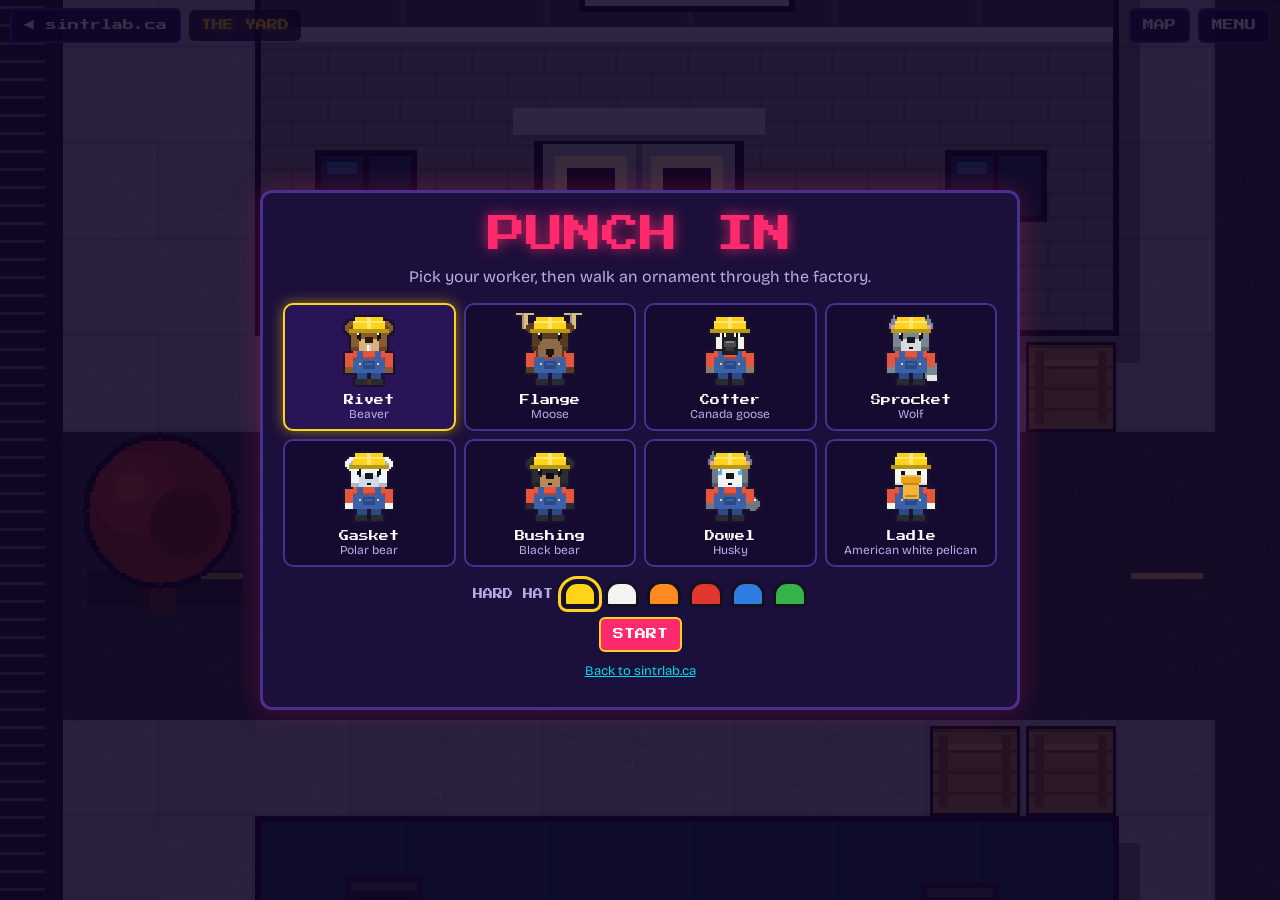
==== punch-in/index.html @ beb1f88d "Add files via upload" ====
<!DOCTYPE html>
<html lang="en">
<head>
<meta charset="utf-8">
<meta name="viewport" content="width=device-width, initial-scale=1, maximum-scale=1, user-scalable=no, viewport-fit=cover">
<title>Punch In | Sintering Materials Research Lab</title>
<meta name="description" content="Punch In: carry an ornament through a factory staffed by Canadian animals, from the design office to the dock. A manufacturing game from the Sintering Materials Research Lab, University of Saskatchewan.">
<meta name="theme-color" content="#0d0221">
<link rel="icon" type="image/svg+xml" href="../sintrlab_symbol.svg">
<link rel="preconnect" href="https://fonts.googleapis.com">
<link rel="preconnect" href="https://fonts.gstatic.com" crossorigin>
<link href="https://fonts.googleapis.com/css2?family=Bricolage+Grotesque:opsz,wght@12..96,500;12..96,700&family=Press+Start+2P&display=swap" rel="stylesheet">
<link rel="stylesheet" href="css/game.css">
</head>
<body>
<noscript>Punch In needs JavaScript. Please turn it on, or use the plain simulator pages on sintrlab.ca.</noscript>
<canvas id="screen" tabindex="0" role="application" aria-label="Punch In. Walk with the arrow keys or W A S D. Press E to interact, M for the map, Escape for the menu."></canvas>
<div id="top" class="hud">
  <a class="btn" id="back" href="../index.html">&#9664; sintrlab.ca</a>
  <span id="where">THE YARD</span>
  <span class="grow"></span>
  <button class="btn" id="btnMap" type="button">MAP</button>
  <button class="btn" id="btnMenu" type="button">MENU</button>
</div>
<div id="prompt" role="status" aria-live="polite" hidden></div>
<div id="toast" role="status" aria-live="polite" hidden></div>
<div id="touch" aria-label="Touch controls">
  <div id="dpad"><span></span><button data-k="up" aria-label="Up">&#9650;</button><span></span><button data-k="left" aria-label="Left">&#9664;</button><span></span><button data-k="right" aria-label="Right">&#9654;</button><span></span><button data-k="down" aria-label="Down">&#9660;</button><span></span></div>
  <button id="abtn" data-k="act" aria-label="Interact">E</button>
</div>

<div id="select" class="ov" role="dialog" aria-modal="true" aria-labelledby="selT" hidden>
  <div class="panel wide">
    <h1 id="selT">PUNCH IN</h1>
    <p class="tag">Pick your worker, then walk an ornament through the factory.</p>
    <div id="cards" role="radiogroup" aria-label="Choose your character"></div>
    <div class="row"><span class="lab">HARD HAT</span><div id="hats" role="radiogroup" aria-label="Hard hat colour"></div></div>
    <div class="row"><button class="btn primary" id="selGo" type="button" data-first>START</button></div>
    <p class="fine"><a href="../index.html">Back to sintrlab.ca</a></p>
  </div>
</div>

<div id="menu" class="ov" role="dialog" aria-modal="true" aria-label="Menu" hidden>
  <div class="panel">
    <h2>MENU</h2>
    <div class="list">
      <button class="opt" id="mSound" type="button" aria-pressed="true">Sound: on</button>
      <button class="opt" id="mHelp" type="button" aria-pressed="true">Helpers: on</button>
      <div id="sizes" role="group" aria-label="View size"><span>View size</span><button type="button" data-size="S" aria-pressed="false">S</button><button type="button" data-size="M" aria-pressed="true">M</button><button type="button" data-size="L" aria-pressed="false">L</button></div>
      <button class="opt" id="mChar" type="button">Change character</button>
      <button class="opt" id="mFull" type="button">Fullscreen</button>
      <button class="opt" id="mHow" type="button">How to play</button>
      <details><summary>Plain simulator pages</summary>
        <a href="../simulators/printing.html">3D printing</a><a href="../simulators/sand-casting.html">Sand casting</a><a href="../simulators/investment-casting.html">Investment casting</a><a href="../simulators/heat-treatment.html">Heat treatment</a><a href="../simulators/machining.html">Machining</a><a href="../simulators/bending.html">Bending</a><a href="../simulators/extrusion-rolling.html">Extrusion and rolling</a><a href="../simulators/powder-metallurgy.html">Powder metallurgy</a><a href="../simulators/joining-assembly.html">Joining and assembly</a>
      </details>
    </div>
    <button class="btn primary" id="mClose" type="button" data-first>BACK TO GAME</button>
    <p class="fine">Punch In, build 0.1: the yard and the doors. The shops are still being built.</p>
  </div>
</div>

<div id="mapov" class="ov" role="dialog" aria-modal="true" aria-label="Map" hidden>
  <div class="panel wide">
    <h2>MAP</h2>
    <canvas id="mapc" width="336" height="240" role="img" aria-label="Map of the factory yard with every building and your position"></canvas>
    <p id="mapwhere"></p>
    <button class="btn primary" id="mapClose" type="button" data-first>CLOSE (M)</button>
  </div>
</div>

<div id="how" class="ov" role="dialog" aria-modal="true" aria-label="How to play" hidden>
  <div class="panel">
    <h2>HOW TO PLAY</h2>
    <p>Walk: arrow keys or W A S D.
Run: hold Shift.
Use or read: E, Space or Enter.
Map: M. Menu: Esc. Fullscreen: F.
On a touch screen: the arrow pad and the E button.</p>
    <p>Walk into a door to go inside. Walk out through the EXIT to come back. Read the boards to see what each shop will do.</p>
    <button class="btn primary" id="howOk" type="button" data-first>OK</button>
  </div>
</div>

<div id="dialog" class="ov" role="dialog" aria-modal="true" aria-labelledby="dlgT" hidden>
  <div class="panel">
    <h2 id="dlgT"></h2>
    <p id="dlgX"></p>
    <button class="btn primary" id="dlgOk" type="button" data-first>OK</button>
  </div>
</div>
<script type="module" src="js/main.js"></script>
</body>
</html>
---- punch-in/css/game.css ----
:root{--bg:#0d0221;--panel:#1b0f3b;--line:#4a2f8f;--ink:#ece9ff;--soft:#b8aee6;--pink:#ff2a6d;--cyan:#05d9e8;--yellow:#ffd319;--arc:'Press Start 2P',ui-monospace,Menlo,Consolas,monospace;--sans:'Bricolage Grotesque','Segoe UI',system-ui,sans-serif}
*{box-sizing:border-box}
html,body{margin:0;height:100%;background:var(--bg);color:var(--ink);overflow:hidden;font-family:var(--sans);-webkit-user-select:none;user-select:none;-webkit-touch-callout:none;touch-action:none;overscroll-behavior:none}
#screen{position:fixed;inset:0;width:100%;height:100%;display:block;image-rendering:pixelated;image-rendering:crisp-edges;outline:none}
.hud{position:fixed;z-index:5;display:flex;gap:8px;align-items:center;padding:8px 10px;padding-top:max(8px,env(safe-area-inset-top));padding-left:max(10px,env(safe-area-inset-left));padding-right:max(10px,env(safe-area-inset-right));pointer-events:none}
.hud>*{pointer-events:auto}
#top{top:0;left:0;right:0}
#top .grow{flex:1;pointer-events:none}
.btn{font-family:var(--arc);font-size:11px;line-height:1;color:#fff;background:rgba(27,15,59,.9);border:2px solid var(--line);border-radius:6px;padding:10px 12px;cursor:pointer;text-decoration:none;display:inline-block}
.btn:hover,.btn:focus-visible{border-color:var(--cyan);color:var(--cyan);outline:none}
.btn.primary{background:var(--pink);border-color:#9c1243;color:#fff}
.btn.primary:hover,.btn.primary:focus-visible{color:#fff;border-color:var(--yellow)}
#where{font-family:var(--arc);font-size:11px;color:var(--yellow);text-shadow:0 0 8px rgba(255,211,25,.5);background:rgba(13,2,33,.78);padding:10px 12px;border-radius:6px}
#prompt,#toast{position:fixed;z-index:6;left:50%;transform:translateX(-50%);font-family:var(--arc);font-size:11px;line-height:1.5;text-align:center;padding:10px 14px;border-radius:6px;max-width:92vw}
#prompt{bottom:max(22px,env(safe-area-inset-bottom));background:rgba(13,2,33,.88);color:var(--yellow);border:2px solid var(--yellow)}
#toast{top:64px;background:var(--cyan);color:#0d0221;box-shadow:0 0 14px rgba(5,217,232,.7)}
[hidden]{display:none!important}
#touch{position:fixed;z-index:6;left:0;right:0;bottom:0;display:none;justify-content:space-between;align-items:flex-end;padding:0 max(14px,env(safe-area-inset-right)) max(18px,env(safe-area-inset-bottom)) max(14px,env(safe-area-inset-left));pointer-events:none}
#touch>*{pointer-events:auto}
@media (pointer:coarse){#touch{display:flex}#prompt{bottom:max(170px,calc(env(safe-area-inset-bottom) + 150px))}}
#dpad{display:grid;grid-template-columns:repeat(3,58px);grid-template-rows:repeat(3,58px);gap:3px}
#dpad button,#abtn{font-family:var(--arc);font-size:16px;color:var(--cyan);background:rgba(27,15,59,.82);border:2px solid #5a3fa0;border-radius:10px;touch-action:none}
#dpad button:active,#abtn:active{background:var(--pink);color:#fff}
#abtn{width:84px;height:84px;border-radius:50%;background:rgba(122,18,55,.88);border-color:var(--pink);color:#fff;font-size:20px}
.ov{position:fixed;inset:0;z-index:20;display:flex;align-items:center;justify-content:center;padding:14px;background:rgba(13,2,33,.82)}
.panel{width:min(520px,100%);max-height:92vh;overflow:auto;touch-action:pan-y;background:var(--panel);border:3px solid var(--line);border-radius:12px;padding:20px;box-shadow:0 0 30px rgba(255,42,109,.25);text-align:center}
.panel.wide{width:min(760px,100%)}
.panel h1{font-family:var(--arc);font-weight:400;font-size:clamp(22px,5vw,38px);color:var(--pink);text-shadow:0 0 14px rgba(255,42,109,.8);margin:0 0 6px;line-height:1.2}
.panel h2{font-family:var(--arc);font-weight:400;font-size:16px;color:var(--yellow);margin:0 0 14px}
.panel p{margin:6px 0;color:var(--ink);line-height:1.5;white-space:pre-line}
.panel .tag{color:var(--soft)}
.panel .fine{font-size:13px;color:var(--soft)}.panel .fine a{color:var(--cyan)}
#cards{display:grid;grid-template-columns:repeat(4,1fr);gap:8px;margin:14px 0}
@media (max-width:560px){#cards{grid-template-columns:repeat(2,1fr)}}
.card{display:flex;flex-direction:column;align-items:center;gap:2px;padding:8px 4px;color:var(--ink);background:#150a30;border:2px solid var(--line);border-radius:10px;cursor:pointer;font-family:var(--sans);font-size:14px}
.card canvas{width:80px;height:80px;image-rendering:pixelated}
.card b{font-family:var(--arc);font-weight:400;font-size:10px;color:#fff}
.card span{font-size:12px;color:var(--soft)}
.card.on{border-color:var(--yellow);background:#2a1458;box-shadow:0 0 14px rgba(255,211,25,.5)}
.card:focus-visible,.hat:focus-visible,.opt:focus-visible,#sizes button:focus-visible{outline:3px solid var(--cyan);outline-offset:2px}
.row{display:flex;gap:10px;align-items:center;justify-content:center;flex-wrap:wrap;margin:10px 0}
.row .lab{font-family:var(--arc);font-size:10px;color:var(--soft)}
#hats{display:flex;gap:8px}
.hat{width:34px;height:26px;border:3px solid #14101f;border-radius:14px 14px 4px 4px;cursor:pointer}
.hat.on{outline:3px solid var(--yellow);outline-offset:2px}
.list{display:flex;flex-direction:column;gap:8px;margin:0 0 14px;text-align:left}
.opt{font-family:var(--arc);font-size:11px;color:#fff;background:#150a30;border:2px solid var(--line);border-radius:8px;padding:12px;text-align:left;cursor:pointer}
.opt:hover{border-color:var(--cyan)}
#sizes{display:flex;gap:6px;align-items:center;font-family:var(--arc);font-size:11px;color:var(--soft);padding:4px 0}
#sizes span{flex:1}#sizes button{font-family:var(--arc);font-size:11px;color:#fff;background:#150a30;border:2px solid var(--line);border-radius:8px;width:44px;height:40px;cursor:pointer}
#sizes button.on{background:var(--pink);border-color:#9c1243}
details{background:#150a30;border:2px solid var(--line);border-radius:8px;padding:10px 12px}
details summary{font-family:var(--arc);font-size:11px;cursor:pointer;color:#fff}
details a{display:block;color:var(--cyan);padding:6px 0;font-size:14px}
#mapc{width:min(100%,640px);height:auto;image-rendering:auto;border:3px solid #14101f;border-radius:6px;background:#aeb3bd}
#mapwhere{font-family:var(--arc);font-size:11px;color:var(--yellow)}
noscript{position:fixed;inset:0;z-index:50;background:#0d0221;color:#fff;padding:40px;font-size:18px}
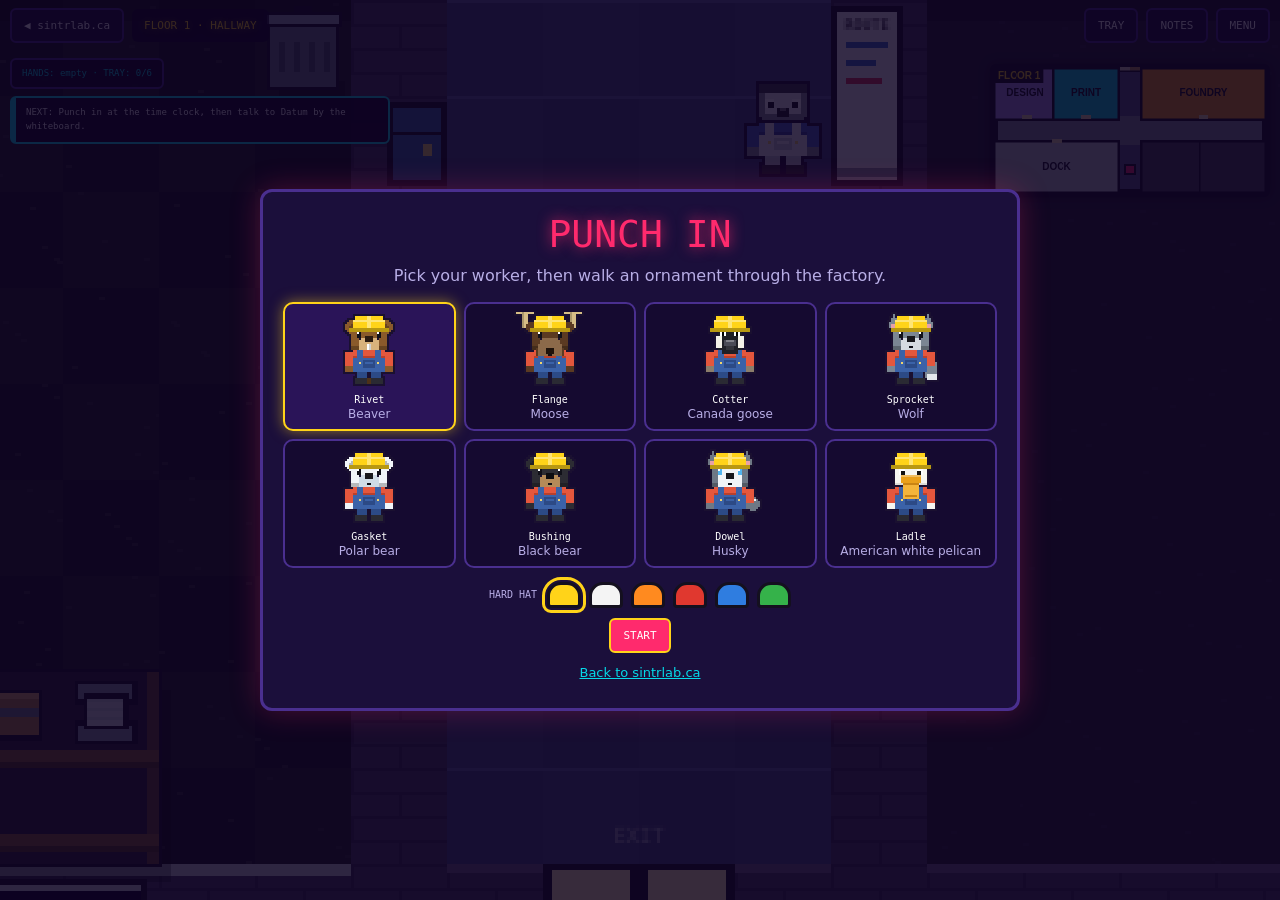
==== commit bb279043: "Add files via upload" ====
--- a/punch-in/index.html
+++ b/punch-in/index.html
@@ -6,11 +6,374 @@
 <title>Punch In | Sintering Materials Research Lab</title>
 <meta name="description" content="Punch In: carry an ornament through a factory staffed by Canadian animals, from the design office to the dock. A manufacturing game from the Sintering Materials Research Lab, University of Saskatchewan.">
 <meta name="theme-color" content="#0d0221">
-<link rel="icon" type="image/svg+xml" href="../sintrlab_symbol.svg">
-<link rel="preconnect" href="https://fonts.googleapis.com">
-<link rel="preconnect" href="https://fonts.gstatic.com" crossorigin>
-<link href="https://fonts.googleapis.com/css2?family=Bricolage+Grotesque:opsz,wght@12..96,500;12..96,700&family=Press+Start+2P&display=swap" rel="stylesheet">
-<link rel="stylesheet" href="css/game.css">
+<link rel="icon" type="image/svg+xml" href="data:image/svg+xml,%3Csvg xmlns='http://www.w3.org/2000/svg' viewBox='0 0 32 32'%3E%3Crect width='32' height='32' rx='6' fill='%230d0221'/%3E%3Ccircle cx='16' cy='16' r='8' fill='none' stroke='%23ffd319' stroke-width='4'/%3E%3Ccircle cx='16' cy='16' r='2.5' fill='%2305d9e8'/%3E%3C/svg%3E">
+<style>
+:root{--bg:#0d0221;--panel:#1b0f3b;--line:#4a2f8f;--ink:#ece9ff;--soft:#b8aee6;--pink:#ff2a6d;--cyan:#05d9e8;--yellow:#ffd319;--arc:'Press Start 2P',ui-monospace,Menlo,Consolas,monospace;--sans:'Bricolage Grotesque','Segoe UI',system-ui,sans-serif}
+*{box-sizing:border-box}
+html,body{margin:0;height:100%;background:var(--bg);color:var(--ink);overflow:hidden;font-family:var(--sans);-webkit-user-select:none;user-select:none;-webkit-touch-callout:none;touch-action:none;overscroll-behavior:none}
+#screen{position:fixed;inset:0;width:100%;height:100%;display:block;image-rendering:pixelated;image-rendering:crisp-edges;outline:none}
+.hud{position:fixed;z-index:5;display:flex;flex-wrap:wrap;gap:8px;align-items:center;padding:8px 10px;padding-top:max(8px,env(safe-area-inset-top));padding-left:max(10px,env(safe-area-inset-left));padding-right:max(10px,env(safe-area-inset-right));pointer-events:none}
+.hud>*{pointer-events:auto}
+#top{top:0;left:0;right:0}
+#top .grow{flex:1;pointer-events:none}
+.btn{font-family:var(--arc);font-size:11px;line-height:1;color:#fff;background:rgba(27,15,59,.9);border:2px solid var(--line);border-radius:6px;padding:10px 12px;cursor:pointer;text-decoration:none;display:inline-block}
+.btn:hover,.btn:focus-visible{border-color:var(--cyan);color:var(--cyan);outline:none}
+.btn.primary{background:var(--pink);border-color:#9c1243;color:#fff}
+.btn.primary:hover,.btn.primary:focus-visible{color:#fff;border-color:var(--yellow)}
+#where{font-family:var(--arc);font-size:11px;color:var(--yellow);text-shadow:0 0 8px rgba(255,211,25,.5);background:rgba(13,2,33,.78);padding:10px 12px;border-radius:6px}
+#prompt,#toast{position:fixed;z-index:6;left:50%;transform:translateX(-50%);font-family:var(--arc);font-size:11px;line-height:1.5;text-align:center;padding:10px 14px;border-radius:6px;max-width:92vw}
+#prompt{bottom:max(22px,env(safe-area-inset-bottom));background:rgba(13,2,33,.88);color:var(--yellow);border:2px solid var(--yellow)}
+#toast{top:64px;background:var(--cyan);color:#0d0221;box-shadow:0 0 14px rgba(5,217,232,.7)}
+[hidden]{display:none!important}
+#touch{position:fixed;z-index:6;left:0;right:0;bottom:0;display:none;justify-content:space-between;align-items:flex-end;padding:0 max(14px,env(safe-area-inset-right)) max(18px,env(safe-area-inset-bottom)) max(14px,env(safe-area-inset-left));pointer-events:none}
+#touch>*{pointer-events:auto}
+@media (pointer:coarse){#touch{display:flex}#prompt{bottom:max(170px,calc(env(safe-area-inset-bottom) + 150px))}}
+#dpad{display:grid;grid-template-columns:repeat(3,58px);grid-template-rows:repeat(3,58px);gap:3px}
+#dpad button,#abtn{font-family:var(--arc);font-size:16px;color:var(--cyan);background:rgba(27,15,59,.82);border:2px solid #5a3fa0;border-radius:10px;touch-action:none}
+#dpad button:active,#abtn:active{background:var(--pink);color:#fff}
+#abtn{width:84px;height:84px;border-radius:50%;background:rgba(122,18,55,.88);border-color:var(--pink);color:#fff;font-size:20px}
+.ov{position:fixed;inset:0;z-index:20;display:flex;align-items:center;justify-content:center;padding:14px;background:rgba(13,2,33,.82)}
+.panel{width:min(520px,100%);max-height:92vh;overflow:auto;touch-action:pan-y;background:var(--panel);border:3px solid var(--line);border-radius:12px;padding:20px;box-shadow:0 0 30px rgba(255,42,109,.25);text-align:center}
+.panel.wide{width:min(760px,100%)}
+.panel h1{font-family:var(--arc);font-weight:400;font-size:clamp(22px,5vw,38px);color:var(--pink);text-shadow:0 0 14px rgba(255,42,109,.8);margin:0 0 6px;line-height:1.2}
+.panel h2{font-family:var(--arc);font-weight:400;font-size:16px;color:var(--yellow);margin:0 0 14px}
+.panel p{margin:6px 0;color:var(--ink);line-height:1.5;white-space:pre-line}
+.panel .tag{color:var(--soft)}
+.panel .fine{font-size:13px;color:var(--soft)}.panel .fine a{color:var(--cyan)}
+#cards{display:grid;grid-template-columns:repeat(4,1fr);gap:8px;margin:14px 0}
+@media (max-width:560px){#cards{grid-template-columns:repeat(2,1fr)}}
+.card{display:flex;flex-direction:column;align-items:center;gap:2px;padding:8px 4px;color:var(--ink);background:#150a30;border:2px solid var(--line);border-radius:10px;cursor:pointer;font-family:var(--sans);font-size:14px}
+.card canvas{width:80px;height:80px;image-rendering:pixelated}
+.card b{font-family:var(--arc);font-weight:400;font-size:10px;color:#fff}
+.card span{font-size:12px;color:var(--soft)}
+.card.on{border-color:var(--yellow);background:#2a1458;box-shadow:0 0 14px rgba(255,211,25,.5)}
+.card:focus-visible,.hat:focus-visible,.opt:focus-visible,#sizes button:focus-visible{outline:3px solid var(--cyan);outline-offset:2px}
+.row{display:flex;gap:10px;align-items:center;justify-content:center;flex-wrap:wrap;margin:10px 0}
+.row .lab{font-family:var(--arc);font-size:10px;color:var(--soft)}
+#hats{display:flex;gap:8px}
+.hat{width:34px;height:26px;border:3px solid #14101f;border-radius:14px 14px 4px 4px;cursor:pointer}
+.hat.on{outline:3px solid var(--yellow);outline-offset:2px}
+.list{display:flex;flex-direction:column;gap:8px;margin:0 0 14px;text-align:left}
+.opt{font-family:var(--arc);font-size:11px;color:#fff;background:#150a30;border:2px solid var(--line);border-radius:8px;padding:12px;text-align:left;cursor:pointer}
+.opt:hover{border-color:var(--cyan)}
+#sizes{display:flex;gap:6px;align-items:center;font-family:var(--arc);font-size:11px;color:var(--soft);padding:4px 0}
+#sizes span{flex:1}#sizes button{font-family:var(--arc);font-size:11px;color:#fff;background:#150a30;border:2px solid var(--line);border-radius:8px;width:44px;height:40px;cursor:pointer}
+#sizes button.on{background:var(--pink);border-color:#9c1243}
+details{background:#150a30;border:2px solid var(--line);border-radius:8px;padding:10px 12px}
+details summary{font-family:var(--arc);font-size:11px;cursor:pointer;color:#fff}
+details a{display:block;color:var(--cyan);padding:6px 0;font-size:14px}
+#mapc{width:min(100%,640px);height:auto;image-rendering:auto;border:3px solid #14101f;border-radius:6px;background:#aeb3bd}
+#mapwhere{font-family:var(--arc);font-size:11px;color:var(--yellow)}
+noscript{position:fixed;inset:0;z-index:50;background:#0d0221;color:#fff;padding:40px;font-size:18px}
+
+#mini{position:fixed;z-index:5;right:max(10px,env(safe-area-inset-right));top:64px;width:min(280px,34vw);height:auto;image-rendering:pixelated;border:3px solid #14101f;border-radius:6px;background:#14101f;cursor:pointer;opacity:.93;box-shadow:0 0 12px rgba(0,0,0,.5)}
+#mini.big{width:min(504px,62vw)}
+#mini:hover{opacity:1;border-color:var(--cyan)}
+.opt b{font-weight:400}.opt small{font-family:var(--sans);font-size:13px;color:var(--soft)}
+@media (max-width:640px),(max-height:500px){#mini{width:min(170px,30vw);top:58px}#mini.big{width:min(330px,56vw)}}
+
+#carry{position:fixed;z-index:5;left:max(10px,env(safe-area-inset-left));top:58px;font-family:var(--arc);font-size:9px;line-height:1.4;color:var(--cyan);background:rgba(13,2,33,.82);border:2px solid var(--line);border-radius:6px;padding:7px 10px;cursor:pointer;max-width:60vw;text-align:left}
+#carry:hover,#carry:focus-visible{border-color:var(--cyan);outline:none}
+.ico{width:32px;height:32px;image-rendering:pixelated;flex:none}
+.panel h3.sub{font-family:var(--arc);font-weight:400;font-size:11px;color:var(--soft);margin:14px 0 8px;text-align:left}
+#handsBox .hands{display:flex;align-items:center;gap:10px;margin:0 0 10px;text-align:left}
+.lab,.dim{font-family:var(--arc);font-size:9px;color:var(--soft)}
+.dim{font-family:var(--sans);font-size:14px}
+#slots{display:grid;grid-template-columns:repeat(6,1fr);gap:6px;margin:6px 0 12px}
+.slot{display:flex;flex-direction:column;align-items:center;justify-content:center;gap:4px;min-height:84px;padding:6px 4px;border:2px dashed #3a2f66;border-radius:8px;background:#150a30;color:var(--ink);font-family:var(--sans);font-size:12px}
+.slot.full{border:2px solid var(--line);cursor:pointer;background:#24145a}
+.slot.full.on{border-color:var(--yellow);box-shadow:0 0 12px rgba(255,211,25,.45)}
+.slot .nm{font-size:12px;line-height:1.2;text-align:center}
+.hands .slot{min-height:0;flex-direction:row;padding:6px 10px}
+.info{min-height:96px;background:#150a30;border:2px solid var(--line);border-radius:8px;padding:10px 12px;text-align:left;margin-bottom:8px}
+.info p{margin:4px 0;font-size:14px}.info .lot{font-family:var(--arc);font-size:9px;color:var(--cyan);line-height:1.6}
+.info .hist{margin:6px 0;padding-left:18px;font-size:12px;color:var(--soft)}
+.btn.mini{font-size:10px;padding:8px 10px}
+.row2{display:flex;align-items:center;gap:12px;padding:10px 8px;border-bottom:1px solid #2d1a63;text-align:left}
+.row2 .mid{flex:1;min-width:0}.row2 .mid b{display:block;font-family:var(--sans);font-size:15px;color:#fff}
+.row2 .dsc{display:block;font-size:13px;color:var(--soft);line-height:1.35}
+.row2 .right{display:flex;flex-direction:column;align-items:flex-end;gap:6px}
+.price{font-family:var(--arc);font-size:11px;color:var(--yellow)}
+#shelfList,#clerkList{text-align:left}
+.fine.good{color:#7dff9c}.fine.bad{color:#ff8fb1}
+#nbList{height:min(34vh,300px);overflow:auto;text-align:left;background:#150a30;border:2px solid var(--line);border-radius:8px;padding:6px;margin:8px 0;touch-action:pan-y}
+.ent{display:grid;grid-template-columns:34px 64px 82px 1fr;gap:8px;padding:5px 4px;border-bottom:1px solid #2d1a63;font-size:13px;line-height:1.35}
+.ent .n{font-family:var(--arc);font-size:9px;color:var(--soft)}.ent .tm,.ent .wh{color:var(--soft)}
+.ent.note .tx{color:var(--yellow)}.ent.take .tx{color:#9fe8ff}.ent.return .tx{color:#ffc99a}
+textarea{width:100%;font:15px var(--sans);color:var(--ink);background:#0d0221;border:2px solid var(--line);border-radius:8px;padding:8px;resize:vertical;-webkit-user-select:text;user-select:text}
+@media (max-width:640px){#slots{grid-template-columns:repeat(3,1fr)}.ent{grid-template-columns:28px 54px 1fr}.ent .wh{display:none}#carry{font-size:8px;top:100px}}
+
+mark{background:#fff0b3;color:#14101f;padding:0 3px;border-radius:2px}
+#objective{position:fixed;z-index:5;left:max(10px,env(safe-area-inset-left));top:96px;max-width:min(380px,46vw);font-family:var(--arc);font-size:9px;line-height:1.55;color:#fff;background:rgba(13,2,33,.88);border:2px solid var(--cyan);border-left-width:6px;border-radius:6px;padding:8px 10px;text-align:left}
+.talkov{background:rgba(13,2,33,.3);align-items:flex-end;padding-bottom:max(18px,env(safe-area-inset-bottom))}
+.talkbox{display:flex;gap:16px;align-items:flex-start;text-align:left;width:min(860px,100%);padding:16px}
+#talkFace{width:96px;height:96px;flex:none;image-rendering:pixelated;background:#150a30;border:2px solid var(--line);border-radius:8px}
+.talktxt{flex:1;min-width:0}.talktxt b{font-family:var(--arc);font-weight:400;font-size:11px;color:var(--yellow)}
+.talktxt p{margin:8px 0 12px;font-size:17px;line-height:1.55;min-height:3.1em}
+.row.end{justify-content:flex-end}
+.orow{display:grid;grid-template-columns:130px 1fr;gap:10px;padding:5px 2px;border-bottom:1px solid #2d1a63;text-align:left;font-size:14px}.orow b{font-family:var(--sans);color:var(--soft);font-weight:500}
+.rrow{display:grid;grid-template-columns:30px 1fr 1fr;gap:8px;padding:5px 2px;border-bottom:1px solid #2d1a63;text-align:left;font-size:14px}
+.rrow .mk{font-family:var(--arc);font-size:10px;color:var(--soft)}.rrow.done .mk{color:#7dff9c}.rrow.done .rt{color:var(--soft);text-decoration:line-through}.rrow.cur{background:#24145a;border-radius:4px}.rrow.cur .mk,.rrow.cur .rt{color:var(--yellow)}.rrow .rw{color:var(--soft);font-size:13px}
+.row2.picked{background:#24145a;border-radius:6px}
+@media (max-width:640px){#objective{top:150px;max-width:62vw;font-size:8px}.talkbox{flex-direction:column;align-items:center}.orow{grid-template-columns:90px 1fr}.rrow{grid-template-columns:26px 1fr}.rrow .rw{display:none}}
+@media (max-height:500px){#objective{top:92px}}
+
+.panel.xl{width:min(1120px,100%)}
+.prbar{display:flex;gap:12px;align-items:center;justify-content:space-between;flex-wrap:wrap;margin:0 0 4px;text-align:left}
+.prgrid{display:grid;grid-template-columns:minmax(260px,1fr) minmax(300px,1.15fr);gap:18px;text-align:left}
+@media (max-width:820px){.prgrid{grid-template-columns:1fr}}
+.ctl{display:grid;gap:4px;margin:0 0 10px}.ctl[hidden]{display:none}
+.ctl label{display:flex;justify-content:space-between;gap:10px;font-family:var(--sans);font-size:14px;color:var(--ink)}.ctl .val{font-family:var(--arc);font-size:9px;color:var(--cyan);padding-top:3px}
+.ctl input[type=range]{width:100%;accent-color:var(--pink)}.ctl input[type=checkbox]{width:22px;height:22px;accent-color:var(--pink)}
+.segx{display:flex;gap:4px;flex-wrap:wrap}.segx button{font-family:var(--sans);font-size:14px;color:#fff;background:#150a30;border:2px solid var(--line);border-radius:6px;padding:6px 12px;cursor:pointer}
+.segx button.on{background:var(--pink);border-color:#9c1243}.segx.big button{font-family:var(--arc);font-size:10px;padding:10px 12px}
+#prView{width:100%;height:auto;image-rendering:auto;border:2px solid var(--line);border-radius:8px;background:#0d0221}
+.kv{display:grid;grid-template-columns:150px 1fr;gap:8px;padding:5px 2px;border-bottom:1px solid #2d1a63;font-size:14px}.kv .k{color:var(--soft)}.kv.bad b{color:#ff8fb1}.kv.warn b{color:var(--yellow)}.kv.ok b{color:#7dff9c}
+.flags{list-style:none;margin:8px 0;padding:0;font-size:14px;line-height:1.4}.flags li{padding:4px 8px;margin:4px 0;border-left:4px solid var(--line);background:#150a30;border-radius:3px}.flags li.bad{border-left-color:#ff5a6e}.flags li.warn{border-left-color:var(--yellow)}.flags li.ok{border-left-color:#7dff9c}
+.bubble{margin:8px 0;padding:10px 12px;background:#24145a;border:2px solid var(--cyan);border-radius:10px;font-size:15px;line-height:1.45}
+.logt{width:100%;border-collapse:collapse;font-size:13px;text-align:left}.logt th,.logt td{padding:5px 6px;border-bottom:1px solid #2d1a63;vertical-align:top}.logt th{color:var(--soft);font-weight:500}.logt tr.kept td{background:#1c3a2c}.logt .star{font-family:var(--arc);font-size:8px;color:#7dff9c}
+@media (max-width:640px){.logt td:nth-child(3),.logt th:nth-child(3){display:none}.kv{grid-template-columns:1fr}}
+
+#printer .row:last-child{position:sticky;bottom:-20px;z-index:2;margin:10px -20px -20px;padding:12px 20px;background:linear-gradient(#1b0f3b00,#1b0f3b 30%);border-top:1px solid #2d1a63}
+@media (max-width:820px){#printer .panel.xl{padding:14px}#printer .row:last-child{margin:10px -14px -14px;padding:10px 14px}}
+
+.stgrid{display:grid;grid-template-columns:minmax(240px,1fr) minmax(300px,1fr);gap:18px;text-align:left}
+@media (max-width:760px){.stgrid{grid-template-columns:1fr}}
+#stView{width:100%;height:auto;border:2px solid var(--line);border-radius:8px;background:#0d0221}
+.bar{height:10px;background:#150a30;border:2px solid var(--line);border-radius:6px;margin:8px 0;overflow:hidden}.bar #stBar{height:100%;width:0;background:var(--cyan)}
+#stList{display:grid;gap:6px;margin:0 0 12px}
+button.pat{display:grid;gap:2px;text-align:left;font-family:var(--sans);color:#fff;background:#150a30;border:2px solid var(--line);border-radius:8px;padding:8px 10px;cursor:pointer}button.pat b{font-size:15px;font-weight:600}button.pat span{font-size:13px;color:var(--soft)}
+button.pat.on{border-color:var(--pink);background:#2a1050}button.pat.no{opacity:.55;cursor:default}
+.lot.bad{color:#ff8fb1}
+#printer #prRes .fine,#prPost{margin:6px 0}
+
+#fdView{width:100%;height:auto;border:2px solid var(--line);border-radius:8px;background:#0d0221}
+.bar div{height:100%;width:0;background:var(--cyan)}
+.reqs{list-style:none;margin:0 0 12px;padding:0;font-size:14px;line-height:1.35;text-align:left}.reqs li{padding:4px 8px 4px 28px;margin:3px 0;position:relative;background:#150a30;border-radius:4px}
+.reqs li::before{content:'';position:absolute;left:9px;top:9px;width:10px;height:10px;border-radius:50%;background:#7dff9c}.reqs li.bad::before{background:#ff5a6e}
+.furn{display:flex;gap:10px;align-items:center;justify-content:space-between;margin:0 0 12px;padding:8px 10px;background:#150a30;border:2px solid var(--line);border-radius:8px;font-size:14px;text-align:left}
+.pgrid{display:grid;grid-template-columns:repeat(auto-fill,minmax(110px,1fr));gap:6px;margin:6px 0}.pcell{padding:6px 8px;border-radius:6px;background:#150a30;border:2px solid var(--line);font-size:13px;display:grid;gap:2px}.pcell.ok{border-color:#3fbf6a}.pcell.bad{border-color:#ff5a6e}.pcell b{font-size:14px}
+
+#foundry .row:last-child{position:sticky;bottom:-20px;z-index:2;margin:10px -20px -20px;padding:12px 20px;background:linear-gradient(#1b0f3b00,#1b0f3b 30%);border-top:1px solid #2d1a63}
+@media (max-width:820px){#foundry .panel.xl{padding:14px}#foundry .row:last-child{margin:10px -14px -14px;padding:10px 14px}}
+
+.lkgrid{display:grid;grid-template-columns:1fr 1fr;gap:18px;text-align:left}
+@media (max-width:760px){.lkgrid{grid-template-columns:1fr}}
+#lkMine,#lkIn,#trList{display:grid;gap:6px;max-height:46vh;overflow:auto;padding-right:4px}
+button.warnb{background:#ff2a6d;border-color:#9c1243;color:#fff}
+#locker .row:last-child,#trash .row:last-child{position:sticky;bottom:-20px;z-index:2;margin:10px -20px -20px;padding:12px 20px;background:linear-gradient(#1b0f3b00,#1b0f3b 30%);border-top:1px solid #2d1a63}
+
+/* ---------- machine fronts ---------- */
+.machine{background:linear-gradient(#4a5068,#363b4f);border:3px solid #14101f;border-radius:12px;padding:12px 14px;box-shadow:inset 0 2px 0 rgba(255,255,255,.12),0 4px 0 rgba(0,0,0,.35);text-align:left;display:grid;gap:12px;margin:0 0 12px}
+.machine .mhead{display:flex;justify-content:space-between;align-items:center;gap:10px;flex-wrap:wrap;font-family:var(--arc);font-size:9px;color:#c9ced6;letter-spacing:.06em}
+.machine .lamps{display:flex;gap:12px;flex-wrap:wrap}
+.machine .mrow{display:flex;gap:16px;flex-wrap:wrap;align-items:flex-end;justify-content:space-around}
+.lcd{background:#0b1f17;border:2px solid #14101f;border-radius:6px;padding:8px 10px;font-family:ui-monospace,Menlo,Consolas,monospace;font-size:15px;color:#8dffb0;line-height:1.35;min-height:4.1em;box-shadow:inset 0 0 14px rgba(0,0,0,.65);text-shadow:0 0 6px rgba(141,255,176,.5)}
+.lcd .ln{white-space:pre;overflow:hidden;text-overflow:ellipsis}
+.seg7{display:inline-flex;gap:3px;background:#120a0a;border:2px solid #14101f;border-radius:5px;padding:6px 8px;transform:skewX(-5deg)}
+.seg7 .dg{width:23px;height:35px}
+.seg7 .sg{fill:rgba(255,255,255,.06)}
+.seg7 .sg.on{fill:var(--seg);filter:drop-shadow(0 0 3px var(--seg))}
+.stepper{display:grid;grid-template-columns:auto auto;gap:4px 10px;align-items:center;justify-content:start}
+.stepper .lab{grid-column:1/-1;font-family:var(--sans);font-size:13px;color:#dfe4ee}
+.stepper .disp{display:flex;align-items:center;gap:6px;border-radius:6px}
+.stepper .unit{font-family:var(--arc);font-size:8px;color:#c9ced6}
+.stepper .arrows{display:grid;gap:4px}
+.arr{width:46px;height:30px;border-radius:6px;border:2px solid #14101f;background:#59607a;color:#fff;font-size:13px;cursor:pointer;touch-action:manipulation}
+.arr:active{background:#ff2a6d}.arr:disabled{opacity:.5;cursor:default}
+.knobwrap{display:grid;gap:8px;justify-items:center;padding:14px 38px 2px}
+.knob{position:relative;width:128px;height:128px;border-radius:50%;touch-action:none;cursor:grab}
+.knob .ring{position:absolute;inset:0}
+.knob .tk{position:absolute;transform:translate(-50%,-50%);font-family:var(--sans);font-size:11px;color:#dfe4ee;white-space:nowrap;background:rgba(20,16,31,.6);padding:1px 4px;border-radius:3px}
+.knob .cap{position:absolute;inset:26px;border-radius:50%;background:radial-gradient(circle at 35% 30%,#8a92a8,#454b62 72%);border:3px solid #14101f;box-shadow:0 4px 0 rgba(0,0,0,.4)}
+.knob .ptr{position:absolute;left:50%;top:4px;width:6px;height:20px;margin-left:-3px;background:#ffd24a;border-radius:3px}
+.knobbtns{display:flex;gap:10px}
+.lamp{display:inline-flex;align-items:center;gap:6px;font-family:var(--arc);font-size:8px;color:#c9ced6;font-style:normal}
+.lamp em{font-style:normal}
+.lamp .bulb{width:12px;height:12px;border-radius:50%;background:#2a2d38;border:2px solid #14101f}
+.lamp.on .bulb{background:var(--lamp);box-shadow:0 0 8px var(--lamp)}
+.lamp.blink .bulb{animation:lampblink .8s steps(2) infinite}
+@keyframes lampblink{50%{opacity:.25}}
+.off{opacity:.45}
+.knob:focus-visible,.stepper .disp:focus-visible,.arr:focus-visible{outline:3px solid var(--cyan);outline-offset:3px}
+.modebar{display:flex;gap:6px;justify-content:flex-end;align-items:center;margin:0 0 6px;font-size:13px;color:var(--soft)}
+@media (prefers-reduced-motion:reduce){.lamp.blink .bulb{animation:none}}
+#stView{width:100%;height:auto}
+
+.pvsp{display:flex;gap:14px;flex-wrap:wrap;align-items:flex-end;justify-content:space-around;background:#1d2030;border:2px solid #14101f;border-radius:8px;padding:10px}
+.pvbox{display:grid;gap:3px;justify-items:center}.pvbox .tag{font-family:var(--arc);font-size:9px;color:#c9ced6}.pvbox .cap{font-size:11px;color:var(--soft)}
+.pills{display:flex;gap:6px;flex-wrap:wrap}.pill{font-family:var(--sans);font-size:13px;color:#fff;background:#2b2f42;border:2px solid #14101f;border-radius:999px;padding:5px 12px;cursor:pointer}.pill.on{background:var(--pink);border-color:#9c1243}.pill.seen::after{content:' \2713';color:#7dff9c}
+.prog .card{background:#2b2f42;border:2px solid #14101f;border-radius:8px;padding:10px 12px;margin-top:8px;display:grid;gap:8px}.prog .card h4{margin:0;font-family:var(--sans);font-size:15px;color:#fff}.prog .card p{margin:0}
+.prog .card.compact{gap:6px;margin-top:6px}.prog .nav{display:flex;gap:8px;justify-content:space-between}
+#ovView{width:100%;height:auto;border:2px solid var(--line);border-radius:8px;background:#0d0221}
+#ovBar{height:100%;width:0;background:var(--cyan)}
+#oven .row:last-child{position:sticky;bottom:-20px;z-index:2;margin:10px -20px -20px;padding:12px 20px;background:linear-gradient(#1b0f3b00,#1b0f3b 30%);border-top:1px solid #2d1a63}
+@media (max-width:820px){#oven .panel.xl{padding:14px}#oven .row:last-child{margin:10px -14px -14px;padding:10px 14px}}
+
+details.adv{margin:8px 0 12px;border:2px dashed var(--line);border-radius:8px;padding:8px 10px;background:#150a30}
+details.adv summary{cursor:pointer;font-family:var(--arc);font-size:9px;color:var(--yellow);padding:4px 0}
+details.adv[open] summary{margin-bottom:6px}
+
+.modebar .btn.on{background:var(--pink);border-color:#9c1243;color:#fff}
+
+.minis{display:flex;gap:8px;flex-wrap:wrap;margin:8px 0}.mini{max-width:100%;height:auto;border:2px solid var(--line);border-radius:6px;background:#0d0221}
+.scrub{display:grid;grid-template-columns:auto 1fr auto;gap:8px;align-items:center;margin:8px 0;font-size:13px;color:var(--soft)}.scrub input{width:100%;accent-color:var(--cyan)}
+.insight{margin:8px 0;padding:8px 10px;background:#24145a;border-left:4px solid var(--cyan);border-radius:4px;font-size:14px;line-height:1.4;text-align:left}
+.logt.parts tr.g td:last-child{color:#7dff9c}.logt.parts tr.b td:last-child{color:#ff8fb1}
+
+.tablet{display:grid;gap:6px;justify-items:start}.tablet .lab{font-family:var(--sans);font-size:13px;color:#dfe4ee}.tablet .btn.on{background:var(--pink);border-color:#9c1243;color:#fff}
+
+.withhint{display:grid;gap:6px;justify-items:start}.withhint .fine{margin:0;max-width:34em}
+
+</style>
+<style>
+/* Test lab panel. Only styles for the Test lab; everything else reuses game.css. */
+#testlab .tlp{text-align:left}
+#testlab .tlp h2,#testlab .tlp>p.fine{text-align:left}
+.tlgrid{display:grid;grid-template-columns:minmax(260px,1fr) minmax(300px,1.1fr);gap:18px;text-align:left}
+#tlView{width:100%;height:auto;border:2px solid var(--line);border-radius:8px;background:#0d0221}
+#tlSpecs{display:flex;flex-wrap:wrap;gap:6px;margin:0 0 12px}
+#tlSpecs .spec{font-family:var(--sans);color:#fff;background:#150a30;border:2px solid var(--line);border-radius:8px;padding:6px 10px;min-width:92px;cursor:pointer;text-align:left;display:grid;gap:2px}
+#tlSpecs .spec b{font-family:var(--arc);font-size:11px}
+#tlSpecs .spec span{font-size:12px;color:var(--soft)}
+#tlSpecs .spec.on{background:var(--pink);border-color:#9c1243}
+#tlSpecs .spec.on span{color:#fff}
+#tlSpecs .spec.dead{opacity:.55}
+#tlSpecs .spec:disabled{cursor:not-allowed}
+#tlMachine .pills{margin:2px 0}
+#tlMachine .looks{border:1px solid #2d1a63;border-radius:8px;padding:6px 10px;margin:0;display:grid;gap:4px;color:var(--ink)}
+#tlMachine .looks legend{font-size:12px;color:var(--soft);padding:0 4px}
+#tlMachine .looks label{font-size:14px;display:flex;gap:8px;align-items:center;cursor:pointer}
+#tlMachine .looks input{width:18px;height:18px}
+#tlMachine .btn:disabled,#tlMachine .pill:disabled{opacity:.5;cursor:not-allowed}
+#tlRes .calc{margin:6px 0;padding:8px 10px;background:#150a30;border-left:4px solid var(--cyan);border-radius:4px;font-size:13px;line-height:1.5;font-family:ui-monospace,Menlo,Consolas,monospace}
+#tlRes .calc p{margin:2px 0;text-align:left}
+#tlRes .logt tr.bad td{background:#3a1424}
+#tlRes .logt tr.ok td:last-child{color:#7dff9c}
+#tlRes .logt tr.bad td:last-child{color:#ff8fb1}
+#tlRes .logt td.mk{font-family:var(--arc);font-size:12px;text-align:center}
+#tlStatus.good{color:#7dff9c}#tlStatus.bad{color:#ff8fb1}
+@media (max-width:820px){.tlgrid{grid-template-columns:1fr}#testlab .panel.xl{padding:14px}#testlab .row:last-child{margin:10px -14px -14px;padding:10px 14px}}
+#tlMachine .pills .plab{font-size:13px;color:var(--soft);align-self:center;margin-right:2px}
+#tlRes .logt tr.ok td{background:#12301f}
+
+</style>
+<style>
+/* Heat treat panel. Only styles for the Heat treat lab; everything else reuses game.css and testlab.css. */
+#heat .hp{text-align:left}
+#heat .hp h2,#heat .hp>p.fine{text-align:left}
+.hgrid{display:grid;grid-template-columns:minmax(260px,1fr) minmax(300px,1.1fr);gap:18px;text-align:left}
+#htView{width:100%;height:auto;border:2px solid var(--line);border-radius:8px;background:#0d0221}
+#htMode{margin:0 0 8px}
+#htSteps{display:flex;flex-wrap:wrap;gap:6px;margin:0 0 10px}
+#htSteps button{font-family:var(--arc);font-size:10px;color:#fff;background:#150a30;border:2px solid var(--line);border-radius:8px;padding:6px 8px;cursor:pointer}
+#htSteps button.on{background:var(--pink);border-color:#9c1243}
+#htSteps button.done{border-color:#2f9e57}
+#htMachine .hstep{margin:8px 0;padding:8px 10px;border:1px solid #2d1a63;border-radius:8px;display:grid;gap:8px}
+#htMachine .hstep h4{margin:0;font-family:var(--arc);font-size:10px;color:var(--soft);letter-spacing:.04em}
+#htMachine .hstep p{margin:0;font-size:13px;color:var(--soft)}
+#htMachine .pvsp{display:flex;gap:10px;flex-wrap:wrap;margin:6px 0}
+#htMachine label.chk{display:flex;gap:8px;align-items:center;font-size:14px;cursor:pointer;color:var(--ink)}
+#htMachine label.chk input{width:18px;height:18px}
+#htMachine label.chk.off{opacity:.5;cursor:not-allowed}
+#htMachine .btn:disabled,#htMachine .pill:disabled{opacity:.5;cursor:not-allowed}
+#htMachine .nav{display:flex;gap:8px;justify-content:space-between;margin-top:6px}
+#htLog table{width:100%}
+@media (max-width:820px){.hgrid{grid-template-columns:1fr}.ov .panel.hp{padding:14px}.ov .panel.hp .row:last-child{margin:10px -14px -14px;padding:10px 14px}.tanks{grid-template-columns:1fr 1fr}}
+/* the four machines each get their own look */
+#heatBasket .basketlist{display:grid;gap:8px;margin:6px 0 12px}
+#heatBasket .basketlist label.chk{display:flex;gap:8px;align-items:center;font-size:15px;cursor:pointer;color:var(--ink);padding:8px 10px;background:#150a30;border:1px solid #2d1a63;border-radius:8px}
+#heatBasket .basketlist label.chk.off{opacity:.5;cursor:not-allowed}
+#heatBasket .basketlist input{width:20px;height:20px}
+.tanks{display:grid;grid-template-columns:repeat(2,minmax(0,1fr));gap:8px;margin:6px 0 12px}
+.tank{font-family:var(--sans);color:#fff;background:#0f2742;border:2px solid #2b5c8f;border-radius:10px;padding:10px;text-align:left;cursor:pointer;display:grid;gap:3px}
+.tank b{font-family:var(--arc);font-size:10px}.tank span{font-size:18px;color:#7cc4ff}.tank em{font-size:12px;color:var(--soft);font-style:normal}
+.tank.on{background:#1d4f86;border-color:#ffd319}
+.tank:disabled{opacity:.55;cursor:not-allowed}
+#heatAge .dials{display:grid;grid-template-columns:repeat(2,minmax(0,1fr));gap:14px;margin:8px 0;justify-items:center}
+#heatAge .dial{display:grid;gap:6px;justify-items:center}
+#heatAge .dial .tag{font-family:var(--arc);font-size:9px;color:var(--soft)}
+#heatSol .hsp,#heatQuench .hqp,#heatAge .hap,#heatBasket .hbp{text-align:left}
+#heatSol .hp h2,#heatQuench .hp h2,#heatAge .hp h2,#heatBasket .hp h2{text-align:left}
+.hp>p.fine{text-align:left}
+.hgrid .btn:disabled{opacity:.5;cursor:not-allowed}
+/* the metallography line in the Test lab */
+.ladder{display:grid;gap:5px;margin:6px 0 12px}
+.rung{font-family:var(--sans);color:#fff;background:#150a30;border:2px solid var(--line);border-radius:8px;padding:6px 10px;text-align:left;cursor:pointer}
+.rung b{font-size:13px;font-weight:600}.rung.on{background:var(--pink);border-color:#9c1243}
+.rung:disabled{opacity:.5;cursor:not-allowed}
+.eyepiece{background:#050308;border:2px solid var(--line);border-radius:8px;overflow:hidden}
+.eyepiece canvas{width:100%;height:auto;display:block}
+.stagepad{display:grid;grid-template-columns:repeat(3,44px);grid-template-areas:". u ." "l . r" ". d .";gap:4px;justify-content:center;margin:4px 0}
+.stagepad .arr:nth-child(1){grid-area:u}.stagepad .arr:nth-child(2){grid-area:l}.stagepad .arr:nth-child(3){grid-area:r}.stagepad .arr:nth-child(4){grid-area:d}
+.obsrow{display:grid;gap:4px;margin:6px 0}.obsrow>span{font-size:13px;color:var(--soft)}
+#metSaw .basketlist,#metScope .basketlist{display:grid;gap:8px;margin:6px 0 12px}
+#metSaw .basketlist label.chk,#metScope .basketlist label.chk{display:flex;gap:8px;align-items:center;font-size:14px;cursor:pointer;color:var(--ink);padding:8px 10px;background:#150a30;border:1px solid #2d1a63;border-radius:8px}
+#metSaw .dial{display:grid;gap:6px;justify-items:center;margin:8px 0}
+#metSaw .dial .tag{font-family:var(--arc);font-size:9px;color:var(--soft)}
+/* every machine canvas fills its column and never makes the panel wider */
+.hp canvas{width:100%;max-width:100%;height:auto;border:2px solid var(--line);border-radius:8px;background:#0d0221;display:block}
+.hp .eyepiece canvas{border:0;border-radius:0}
+.hp .str{min-width:0}.hp .stl{min-width:0}
+/* the machining lab */
+#machLathe canvas#mlView{width:100%;max-width:100%;height:auto;margin:0 0 10px}
+.toolcards{display:grid;gap:6px;margin:6px 0 10px}
+.toolcard{font-family:var(--sans);color:#fff;background:#150a30;border:2px solid var(--line);border-radius:8px;padding:8px 10px;text-align:left;cursor:pointer;display:flex;gap:10px;align-items:center;font-size:14px}
+.toolcard .sw{width:14px;height:14px;border-radius:3px;border:1px solid #000;flex:0 0 auto}
+.toolcard.on{background:var(--pink);border-color:#9c1243}
+.toolcard:disabled{opacity:.5;cursor:not-allowed}
+.pulley{display:flex;flex-wrap:wrap;gap:6px;align-items:flex-end;margin:6px 0 12px}
+.ring{font-family:var(--sans);color:#fff;background:#1d2a1d;border:2px solid #4a6a4a;border-radius:50%;min-width:var(--sz,40px);min-height:var(--sz,40px);padding:6px;cursor:pointer;display:grid;place-items:center;line-height:1}
+.ring b{font-size:12px}.ring span{font-size:9px;color:var(--soft)}
+.ring.on{background:#3f8f5a;border-color:#ffd319}
+.ring:disabled{opacity:.5;cursor:not-allowed}
+.gauge{margin:8px 0;display:grid;gap:4px;font-size:13px;color:var(--soft)}
+.gauge .bar{height:10px;background:#150a30;border:1px solid #2d1a63;border-radius:6px;overflow:hidden}
+.gauge .bar i{display:block;height:100%}
+#machDrill .basketlist,#machMill .basketlist{display:grid;gap:8px;margin:6px 0 12px}
+#machDrill .basketlist label.chk,#machMill .basketlist label.chk{display:flex;gap:8px;align-items:center;font-size:14px;cursor:pointer;color:var(--ink);padding:8px 10px;background:#150a30;border:1px solid #2d1a63;border-radius:8px}
+#machLathe .dial{display:grid;gap:6px;justify-items:center;margin:8px 0}
+#machLathe .dial .tag{font-family:var(--arc);font-size:9px;color:var(--soft)}
+#mlRes .logt tr.ok td:last-child,#mdRes .logt tr.ok td:last-child,#mmRes .logt tr.ok td:last-child{color:#7dff9c}
+#mlRes .logt tr.bad td:last-child,#mdRes .logt tr.bad td:last-child,#mmRes .logt tr.bad td:last-child{color:#ff8fb1}
+#mlRes .logt tr.ok td,#mdRes .logt tr.ok td,#mmRes .logt tr.ok td{background:#12301f}
+#mlRes .logt tr.bad td,#mdRes .logt tr.bad td,#mmRes .logt tr.bad td{background:#3a1424}
+/* the forming lab */
+#formSaw .basketlist,#formBrake .basketlist{display:grid;gap:8px;margin:6px 0 12px}
+#formSaw .basketlist label.chk,#formBrake .basketlist label.chk{display:flex;gap:8px;align-items:center;font-size:14px;cursor:pointer;color:var(--ink);padding:8px 10px;background:#150a30;border:1px solid #2d1a63;border-radius:8px}
+#formSaw .basketlist label.chk.off{opacity:.5;cursor:not-allowed}
+#formSaw .dial,#formExtrude .dial,#formRoll .dial{display:grid;gap:6px;justify-items:center;margin:8px 0}
+#formSaw .dial .tag,#formExtrude .dial .tag,#formRoll .dial .tag{font-family:var(--arc);font-size:9px;color:var(--soft)}
+#formExtrude .dials{display:grid;grid-template-columns:repeat(2,minmax(0,1fr));gap:14px;margin:8px 0;justify-items:center}
+#fbCanvas{width:100%;max-width:100%;height:auto}
+#fsRes .logt tr.ok td,#fbRes .logt tr.ok td{background:#12301f}#fsRes .logt tr.bad td,#fbRes .logt tr.bad td{background:#3a1424}
+#fsRes .logt tr.ok td:last-child,#fbRes .logt tr.ok td:last-child{color:#7dff9c}#fsRes .logt tr.bad td:last-child,#fbRes .logt tr.bad td:last-child{color:#ff8fb1}
+#fxRes .insight,#frRes .insight{margin-top:8px}
+/* the powder lab: the lifted charts are drawn for a light background */
+.hp canvas.lite{background:#f3f5f6}
+#powPress .basketlist,#powFurn .basketlist,#powSps .basketlist,#powBench .basketlist{display:grid;gap:8px;margin:6px 0 12px}
+#powPress .basketlist label.chk,#powFurn .basketlist label.chk,#powSps .basketlist label.chk,#powBench .basketlist label.chk{display:flex;gap:8px;align-items:center;font-size:14px;cursor:pointer;color:var(--ink);padding:8px 10px;background:#150a30;border:1px solid #2d1a63;border-radius:8px}
+#powSps .dials{display:grid;grid-template-columns:repeat(2,minmax(0,1fr));gap:14px;margin:8px 0;justify-items:center}
+#powSps .dial{display:grid;gap:6px;justify-items:center}#powSps .dial .tag{font-family:var(--arc);font-size:9px;color:var(--soft)}
+#ppRes .logt tr.ok td,#pbRes .logt tr.ok td,#pbJob .logt tr.ok td{background:#12301f}#ppRes .logt tr.bad td,#pbJob .logt tr.bad td{background:#3a1424}
+#pbJob .logt tr.ok td:last-child{color:#7dff9c}#pbJob .logt tr.bad td:last-child{color:#ff8fb1}
+/* the joining lab */
+#joinBoard .basketlist,#joinBolt .basketlist{display:grid;gap:8px;margin:6px 0 12px}
+#joinBoard .basketlist label.chk,#joinBolt label.chk,#joinWeld label.chk{display:flex;gap:8px;align-items:center;font-size:14px;cursor:pointer;color:var(--ink);padding:8px 10px;background:#150a30;border:1px solid #2d1a63;border-radius:8px;margin:6px 0}
+#jbW .obsrow{margin:4px 0}
+#jsFront h4{margin:10px 0 4px;font-family:var(--arc);font-size:10px;color:var(--soft)}
+#jtRes .logt tr.ok td,#jsRes .logt tr.ok td{background:#12301f}#jtRes .logt tr.bad td,#jsRes .logt tr.bad td{background:#3a1424}
+#jbRes .logt tr.ok td{background:#12301f}#jbRes .logt tr.bad td{background:#3a1424}
+#jtRes .logt tr.ok td:last-child,#jsRes .logt tr.ok td:last-child{color:#7dff9c}#jtRes .logt tr.bad td:last-child,#jsRes .logt tr.bad td:last-child{color:#ff8fb1}
+/* the sand bay */
+#sandMelt select.sel{width:100%;background:#150a30;color:var(--ink);border:1px solid #2d1a63;border-radius:8px;padding:8px 10px;font-size:14px;margin:4px 0 6px}
+#sandMelt .machine h4{margin:2px 0 4px;font-family:var(--arc);font-size:10px;color:var(--soft)}
+#sdCanvas{cursor:crosshair}
+#spCanvas,#ssCanvas,#sdCanvas,#smChart{width:100%;max-width:100%;height:auto}
+#smRes .logt tr.ok td,#ssRes .logt tr.ok td{background:#12301f}#smRes .logt tr.bad td,#ssRes .logt tr.bad td{background:#3a1424}
+#ssRes .logt tr.ok td:last-child{color:#7dff9c}#ssRes .logt tr.bad td:last-child{color:#ff8fb1}
+
+</style>
 </head>
 <body>
 <noscript>Punch In needs JavaScript. Please turn it on, or use the plain simulator pages on sintrlab.ca.</noscript>
@@ -19,9 +382,13 @@
   <a class="btn" id="back" href="../index.html">&#9664; sintrlab.ca</a>
   <span id="where">THE YARD</span>
   <span class="grow"></span>
-  <button class="btn" id="btnMap" type="button">MAP</button>
+  <button class="btn" id="btnTray" type="button">TRAY</button>
+  <button class="btn" id="btnNotes" type="button">NOTES</button>
   <button class="btn" id="btnMenu" type="button">MENU</button>
 </div>
+<canvas id="mini" width="280" height="130" role="img" aria-label="Minimap of this floor. Click it or press M to change its size."></canvas>
+<div id="objective" role="status" aria-live="polite" hidden></div>
+<button id="carry" type="button" aria-label="Open the tray">HANDS: empty  ·  TRAY: 0/6</button>
 <div id="prompt" role="status" aria-live="polite" hidden></div>
 <div id="toast" role="status" aria-live="polite" hidden></div>
 <div id="touch" aria-label="Touch controls">
@@ -46,6 +413,7 @@
     <div class="list">
       <button class="opt" id="mSound" type="button" aria-pressed="true">Sound: on</button>
       <button class="opt" id="mHelp" type="button" aria-pressed="true">Helpers: on</button>
+      <button class="opt" id="mMini" type="button">Minimap: small</button>
       <div id="sizes" role="group" aria-label="View size"><span>View size</span><button type="button" data-size="S" aria-pressed="false">S</button><button type="button" data-size="M" aria-pressed="true">M</button><button type="button" data-size="L" aria-pressed="false">L</button></div>
       <button class="opt" id="mChar" type="button">Change character</button>
       <button class="opt" id="mFull" type="button">Fullscreen</button>
@@ -54,17 +422,217 @@
         <a href="../simulators/printing.html">3D printing</a><a href="../simulators/sand-casting.html">Sand casting</a><a href="../simulators/investment-casting.html">Investment casting</a><a href="../simulators/heat-treatment.html">Heat treatment</a><a href="../simulators/machining.html">Machining</a><a href="../simulators/bending.html">Bending</a><a href="../simulators/extrusion-rolling.html">Extrusion and rolling</a><a href="../simulators/powder-metallurgy.html">Powder metallurgy</a><a href="../simulators/joining-assembly.html">Joining and assembly</a>
       </details>
     </div>
+    <p class="fine">Your player number: <b id="mPid"></b></p>
     <button class="btn primary" id="mClose" type="button" data-first>BACK TO GAME</button>
-    <p class="fine">Punch In, build 0.1: the yard and the doors. The shops are still being built.</p>
+    <p class="fine">Punch In, build 0.3: carrying things, the dock, and the notebook. Most labs are still being built.</p>
   </div>
 </div>
 
-<div id="mapov" class="ov" role="dialog" aria-modal="true" aria-label="Map" hidden>
+<div id="talk" class="ov talkov" role="dialog" aria-modal="true" aria-labelledby="talkName" hidden>
+  <div class="panel talkbox">
+    <canvas id="talkFace" width="120" height="120" aria-hidden="true"></canvas>
+    <div class="talktxt">
+      <b id="talkName"></b>
+      <p id="talkText"></p>
+      <div class="row end"><span class="fine" id="talkCount"></span><button class="btn" id="talkSkip" type="button">SKIP</button><button class="btn primary" id="talkNext" type="button" data-first>NEXT</button></div>
+    </div>
+  </div>
+</div>
+
+<div id="board" class="ov" role="dialog" aria-modal="true" aria-labelledby="boardT" hidden>
   <div class="panel wide">
-    <h2>MAP</h2>
-    <canvas id="mapc" width="336" height="240" role="img" aria-label="Map of the factory yard with every building and your position"></canvas>
-    <p id="mapwhere"></p>
-    <button class="btn primary" id="mapClose" type="button" data-first>CLOSE (M)</button>
+    <h2 id="boardT">WHITEBOARD</h2>
+    <h3 class="sub">THE ORDER</h3>
+    <div id="boardOrder"></div>
+    <h3 class="sub">THE ROUTE</h3>
+    <div id="boardRoute"></div>
+    <p class="fine" id="boardHelp"></p>
+    <button class="btn primary" id="boardClose" type="button" data-first>CLOSE</button>
+  </div>
+</div>
+
+<div id="starters" class="ov" role="dialog" aria-modal="true" aria-labelledby="starterT" hidden>
+  <div class="panel wide">
+    <h2 id="starterT">DRAFTING TABLE: STARTER DESIGNS</h2>
+    <p class="fine" id="starterNote"></p>
+    <div id="starterList"></div>
+    <button class="btn primary" id="starterClose" type="button" data-first>CLOSE</button>
+  </div>
+</div>
+
+<div id="welcome" class="ov" role="dialog" aria-modal="true" aria-labelledby="welT" hidden>
+  <div class="panel">
+    <h1 id="welT">WELCOME</h1>
+    <p>It is your first day at the plant.</p>
+    <p>Punch in at the time clock by the lockers, then go and talk to Datum, the TA, by the whiteboard.</p>
+    <button class="btn primary" id="welcomeGo" type="button" data-first>LET'S GO</button>
+  </div>
+</div>
+
+<div id="printer" class="ov" role="dialog" aria-modal="true" aria-labelledby="prT" hidden>
+  <div class="panel xl">
+    <h2 id="prT">PRINT LAB</h2>
+    <div class="prbar"><div class="segx big" id="prPrinters" role="group" aria-label="Printer"></div><span class="fine" id="prPart"></span></div>
+    <p class="fine" id="prStock"></p>
+    <div class="prgrid">
+      <div class="prctl" id="prCtl"></div>
+      <div class="prout">
+        <canvas id="prView" width="440" height="300" role="img" aria-label="Side view of the part on the build plate, with overhangs in red"></canvas>
+        <p class="fine" id="prEst"></p>
+        <div id="prNozzle" class="bubble" hidden></div>
+        <div id="prRes"></div>
+      </div>
+    </div>
+    <h3 class="sub">TRIAL LOG</h3>
+    <div id="prLog"></div>
+    <p id="prMsg" class="fine" role="status"></p>
+    <div class="row"><button class="btn primary" id="prGo" type="button">PRINT</button><button class="btn" id="prClose" type="button" data-first>DONE</button></div>
+  </div>
+</div>
+
+<div id="station" class="ov" role="dialog" aria-modal="true" aria-labelledby="stT" hidden>
+  <div class="panel wide">
+    <h2 id="stT">WASH STATION</h2>
+    <p class="fine" id="stIntro"></p>
+    <div class="stgrid">
+      <div class="stl">
+        <h3 class="sub">PATTERNS YOU ARE CARRYING</h3>
+        <div id="stList"></div>
+        <div id="stMachine" class="machine"></div>
+      </div>
+      <div class="str">
+        <canvas id="stView" width="440" height="300" role="img" aria-label="Animation of the pattern in the machine"></canvas>
+        <div class="bar"><div id="stBar"></div></div>
+        <p class="fine" id="stStatus" role="status"></p>
+      </div>
+    </div>
+    <div id="stNozzle" class="bubble" hidden></div>
+    <ul id="stFlags" class="flags"></ul>
+    <div class="row"><button class="btn primary" id="stGo" type="button">START</button><button class="btn" id="stSkip" type="button" disabled>SKIP THE WAIT</button><button class="btn" id="stClose" type="button" data-first>DONE</button></div>
+  </div>
+</div>
+
+<div id="foundry" class="ov" role="dialog" aria-modal="true" aria-labelledby="fdT" hidden>
+  <div class="panel xl">
+    <h2 id="fdT">TREE BENCH</h2>
+    <p class="fine" id="fdIntro"></p>
+    <div class="modebar" id="fdMode" role="group" aria-label="How the controls are shown" hidden><span>Controls:</span><button class="btn mini on" data-m="g" type="button" aria-pressed="true">GUIDED</button><button class="btn mini" data-m="a" type="button" aria-pressed="false">ALL AT ONCE</button></div>
+    <div class="prgrid">
+      <div class="prctl">
+        <div id="fdList"></div>
+        <ul id="fdReq" class="reqs"></ul>
+        <div id="fdFurn" class="furn" hidden><span id="fdFurnTxt"></span><button class="btn mini" id="fdLoad" type="button">LOAD INGOT</button></div>
+        <div id="fdCtl"></div>
+      </div>
+      <div class="prout">
+        <canvas id="fdView" width="440" height="340" role="img" aria-label="Picture of the station and what is happening in it"></canvas>
+        <div class="bar"><div id="fdBar"></div></div>
+        <p class="fine" id="fdEst"></p>
+        <div id="fdSprue" class="bubble" hidden></div>
+        <div id="fdRes"></div>
+      </div>
+    </div>
+    <p id="fdMsg" class="fine" role="status"></p>
+    <div class="row"><button class="btn primary" id="fdGo" type="button">START</button><button class="btn" id="fdSkip" type="button" disabled>SKIP THE WAIT</button><button class="btn" id="fdClose" type="button" data-first>DONE</button></div>
+  </div>
+</div>
+
+<div id="locker" class="ov" role="dialog" aria-modal="true" aria-labelledby="lkT" hidden>
+  <div class="panel xl">
+    <h2 id="lkT">YOUR LOCKER</h2>
+    <div class="lkgrid">
+      <div><h3 class="sub">ON YOU</h3><div id="lkMine"></div></div>
+      <div><h3 class="sub" id="lkH">IN YOUR LOCKER</h3><div id="lkIn"></div></div>
+    </div>
+    <p id="lkMsg" class="fine" role="status"></p>
+    <div class="row"><button class="btn" id="lkChar" type="button">CHANGE CHARACTER</button><button class="btn" id="lkClose" type="button" data-first>DONE</button></div>
+  </div>
+</div>
+
+<div id="trash" class="ov" role="dialog" aria-modal="true" aria-labelledby="trT" hidden>
+  <div class="panel">
+    <h2 id="trT">TRASH CAN</h2>
+    <div id="trList"></div>
+    <p id="trMsg" class="fine" role="status"></p>
+    <div class="row"><button class="btn" id="trClose" type="button" data-first>DONE</button></div>
+  </div>
+</div>
+
+<div id="oven" class="ov" role="dialog" aria-modal="true" aria-labelledby="ovT" hidden>
+  <div class="panel xl">
+    <h2 id="ovT">BURNOUT OVEN</h2>
+    <p class="fine">Program the furnace controller to melt out or burn away the pattern, then bring the flask down to its pouring temperature. Heat too fast and the flask cracks.</p>
+    <div class="modebar" id="ovMode" role="group" aria-label="How the controls are shown"><span>Controls:</span><button class="btn mini on" data-m="g" type="button" aria-pressed="true">GUIDED</button><button class="btn mini" data-m="a" type="button" aria-pressed="false">ALL AT ONCE</button></div>
+    <div class="prgrid">
+      <div class="prctl">
+        <ul id="ovReq" class="reqs"></ul>
+        <div id="ovCtl" class="machine"></div>
+      </div>
+      <div class="prout">
+        <canvas id="ovView" width="440" height="330" role="img" aria-label="Cutaway of the oven with the flask inside, and the temperature program below"></canvas>
+        <div class="bar"><div id="ovBar"></div></div>
+        <p class="fine" id="ovEst"></p>
+        <div id="ovSprue" class="bubble" hidden></div>
+        <div id="ovRes"></div>
+      </div>
+    </div>
+    <p id="ovMsg" class="fine" role="status"></p>
+    <div class="row"><button class="btn primary" id="ovGo" type="button">START THE OVEN</button><button class="btn" id="ovSkip" type="button" disabled>SKIP THE WAIT</button><button class="btn" id="ovClose" type="button" data-first>DONE</button></div>
+  </div>
+</div>
+
+<div id="tray" class="ov" role="dialog" aria-modal="true" aria-labelledby="trayT" hidden>
+  <div class="panel wide">
+    <h2 id="trayT">TRAY</h2>
+    <div id="handsBox"></div>
+    <div id="slots" aria-label="Tray slots, six in all"></div>
+    <div id="trayInfo" class="info"></div>
+    <p class="fine" id="traySpent"></p>
+    <button class="btn primary" id="trayClose" type="button" data-first>CLOSE (T)</button>
+  </div>
+</div>
+
+<div id="shelf" class="ov" role="dialog" aria-modal="true" aria-labelledby="shelfT" hidden>
+  <div class="panel wide">
+    <h2 id="shelfT">SHELF</h2>
+    <div id="shelfList"></div>
+    <p id="shelfMsg" class="fine" role="status"></p>
+    <p class="fine" id="shelfFoot"></p>
+    <button class="btn primary" id="shelfClose" type="button" data-first>DONE</button>
+  </div>
+</div>
+
+<div id="clerk" class="ov" role="dialog" aria-modal="true" aria-labelledby="clerkT" hidden>
+  <div class="panel wide">
+    <h2 id="clerkT">GAUGE, DOCK CLERK</h2>
+    <p id="clerkText"></p>
+    <h3 class="sub">RETURNS</h3>
+    <div id="clerkList"></div>
+    <p id="clerkMsg" class="fine" role="status"></p>
+    <p class="fine" id="clerkFoot"></p>
+    <button class="btn primary" id="clerkClose" type="button" data-first>BYE</button>
+  </div>
+</div>
+
+<div id="nb" class="ov" role="dialog" aria-modal="true" aria-labelledby="nbT" hidden>
+  <div class="panel wide">
+    <h2 id="nbT">LAB NOTEBOOK</h2>
+    <p class="fine" id="nbHead"></p>
+    <div id="nbList" tabindex="0" aria-label="Notebook entries"></div>
+    <label class="fine" for="nbNote">Add a note of your own</label>
+    <textarea id="nbNote" maxlength="400" rows="2"></textarea>
+    <p id="nbErr" class="fine bad" role="alert" hidden></p>
+    <div class="row"><button class="btn" id="nbAdd" type="button">ADD NOTE</button><button class="btn" id="nbDl" type="button">DOWNLOAD FILE</button><button class="btn" id="nbPrint" type="button">PRINT VIEW</button></div>
+    <p class="fine">The file is what you hand in on Canvas. Keep playing and download it again whenever you like.</p>
+    <button class="btn primary" id="nbClose" type="button" data-first>CLOSE (N)</button>
+  </div>
+</div>
+
+<div id="lift" class="ov" role="dialog" aria-modal="true" aria-labelledby="liftT" hidden>
+  <div class="panel">
+    <h2 id="liftT">LIFT</h2>
+    <div class="list" id="liftList"></div>
+    <button class="btn" id="liftClose" type="button">CANCEL</button>
   </div>
 </div>
 
@@ -74,9 +642,9 @@
     <p>Walk: arrow keys or W A S D.
 Run: hold Shift.
 Use or read: E, Space or Enter.
-Map: M. Menu: Esc. Fullscreen: F.
+Minimap size: M or click it. Menu: Esc. Fullscreen: F.
 On a touch screen: the arrow pad and the E button.</p>
-    <p>Walk into a door to go inside. Walk out through the EXIT to come back. Read the boards to see what each shop will do.</p>
+    <p>Punch in at the time clock by the lockers. Shop at the Dock: take stock, carry it, and put it down with Q. T opens your tray, N your notebook. Use the lift or the stairs to change floors.</p>
     <button class="btn primary" id="howOk" type="button" data-first>OK</button>
   </div>
 </div>
@@ -88,6 +656,8831 @@
     <button class="btn primary" id="dlgOk" type="button" data-first>OK</button>
   </div>
 </div>
-<script type="module" src="js/main.js"></script>
+<script>
+(function(){
+'use strict';
+const __m={};
+__m['engine/draw.js']=(function(){
+const FONT='"Press Start 2P",ui-monospace,Menlo,Consolas,monospace';
+function shade(hex,a){
+  const n=parseInt(hex.slice(1),16),r=n>>16,g=(n>>8)&255,b=n&255;
+  const f=v=>Math.max(0,Math.min(255,Math.round(a<0?v*(1+a):v+(255-v)*a)));
+  return '#'+((1<<24)|(f(r)<<16)|(f(g)<<8)|f(b)).toString(16).slice(1);
+}
+function rnd(x,y,i=0){let h=(x*374761393+y*668265263+i*2147483647)|0;h=(h^(h>>>13))*1274126177|0;return((h^(h>>>16))>>>0)/4294967295;}
+function text(g,s,x,y,col,size,al='left'){g.font=size+'px '+FONT;g.textBaseline='top';g.textAlign=al;g.fillStyle=col;g.fillText(s,x,y);}
+function canvas(w,h){const c=document.createElement('canvas');c.width=w;c.height=h;return c;}
+
+return {FONT,shade,rnd,text,canvas};
+})();
+__m['engine/store.js']=(function(){
+const SK='punchin.settings.v1',GK='punchin.save.v1';
+const defaults={sound:true,helpers:true,size:'M',character:'beaver',hat:'#ffd319',picked:false,seenHow:false,mini:'S',playerId:''};
+function loadSettings(){try{return Object.assign({},defaults,JSON.parse(localStorage.getItem(SK)||'{}'));}catch(e){return {...defaults};}}
+function saveSettings(s){try{localStorage.setItem(SK,JSON.stringify(s));}catch(e){}}
+function loadGame(){try{return JSON.parse(localStorage.getItem(GK)||'null');}catch(e){return null;}}
+function saveGame(g){try{localStorage.setItem(GK,JSON.stringify(g));}catch(e){}}
+function clearGame(){try{localStorage.removeItem(GK);}catch(e){}}
+
+return {defaults,loadSettings,saveSettings,loadGame,saveGame,clearGame};
+})();
+__m['engine/audio.js']=(function(){
+let ctx=null,on=true;
+function setSound(v){on=!!v;}
+function beep(kind){
+  if(!on)return;
+  try{ctx=ctx||new(window.AudioContext||window.webkitAudioContext)();}catch(e){return;}
+  if(ctx.state==='suspended')ctx.resume();
+  const seq={door:[[330,.06],[494,.09]],blip:[[760,.05]],ok:[[523,.06],[784,.1]],no:[[180,.12]],pick:[[660,.06],[880,.08]]}[kind]||[];
+  let t=ctx.currentTime;
+  seq.forEach(n=>{const o=ctx.createOscillator(),g=ctx.createGain();o.type='square';o.frequency.value=n[0];g.gain.setValueAtTime(.04,t);g.gain.exponentialRampToValueAtTime(.001,t+n[1]);o.connect(g);g.connect(ctx.destination);o.start(t);o.stop(t+n[1]);t+=n[1];});
+}
+
+return {setSound,beep};
+})();
+__m['engine/input.js']=(function(){
+const held={up:false,down:false,left:false,right:false,run:false},queue=[];let enabled=true;
+const KEYS={ArrowUp:'up',ArrowDown:'down',ArrowLeft:'left',ArrowRight:'right',w:'up',s:'down',a:'left',d:'right',W:'up',S:'down',A:'left',D:'right'};
+const input={
+  setEnabled(v){enabled=v;if(!v){for(const k in held)held[k]=false;}},
+  dir(){return{x:(held.right?1:0)-(held.left?1:0),y:(held.down?1:0)-(held.up?1:0)};},
+  running(){return held.run;},
+  take(){return queue.shift()||null;},
+  press(n){queue.push(n);},
+  hold(n,on){if(n in held&&enabled)held[n]=on;}
+};
+addEventListener('keydown',e=>{
+  const tag=(e.target&&e.target.tagName)||'';
+  if(/INPUT|TEXTAREA|SELECT/.test(tag))return;
+  const k=e.key;
+  if(k==='Escape'){queue.push('menu');return;}
+  if((tag==='BUTTON'||tag==='A'||tag==='SUMMARY')&&(k===' '||k==='Enter'))return;
+  if(KEYS[k]&&enabled){held[KEYS[k]]=true;e.preventDefault();}
+  else if(k==='Shift'){held.run=true;}
+  else if((k==='e'||k==='E'||k===' '||k==='Enter')&&enabled){if(!e.repeat)queue.push('act');e.preventDefault();}
+  else if(k==='t'||k==='T'){if(!e.repeat)queue.push('tray');}
+  else if(k==='n'||k==='N'){if(!e.repeat)queue.push('notes');}
+  else if(k==='q'||k==='Q'){if(!e.repeat)queue.push('drop');}
+  else if(k==='m'||k==='M'){if(!e.repeat)queue.push('map');}
+  else if(k==='f'||k==='F'){if(!e.repeat)queue.push('full');}
+});
+addEventListener('keyup',e=>{if(KEYS[e.key])held[KEYS[e.key]]=false;if(e.key==='Shift')held.run=false;});
+addEventListener('blur',()=>{for(const k in held)held[k]=false;});
+
+return {input};
+})();
+__m['engine/view.js']=(function(){
+function createView(canvas){
+  const ctx=canvas.getContext('2d');
+  const v={canvas,ctx,w:640,h:360,k:2,scale:2,size:'M',dpr:1};
+  v.resize=()=>{
+    const dpr=Math.min(window.devicePixelRatio||1,3),cw=window.innerWidth,ch=window.innerHeight;
+    let s=Math.max(1,Math.min(Math.round(ch/360),6));
+    if(v.size==='S')s-=1;else if(v.size==='L')s+=1;
+    s=Math.max(1,Math.min(s,8));
+    while(s>1&&cw/s<300)s--;
+    const k=Math.max(1,Math.round(s*dpr));
+    canvas.width=Math.round(cw*dpr);canvas.height=Math.round(ch*dpr);
+    v.dpr=dpr;v.scale=s;v.k=k;v.w=Math.ceil(canvas.width/k);v.h=Math.ceil(canvas.height/k);
+  };
+  v.begin=()=>{ctx.setTransform(v.k,0,0,v.k,0,0);ctx.imageSmoothingEnabled=false;};
+  addEventListener('resize',v.resize);v.resize();return v;
+}
+
+return {createView};
+})();
+__m['engine/camera.js']=(function(){
+function makeCamera(){return{x:0,y:0,init:false};}
+function follow(cam,view,px,py,sw,sh,dt,smooth){
+  const tx=px-view.w/2,ty=py-view.h/2-10,mx=sw-view.w,my=sh-view.h;
+  const cx=mx<=0?mx/2:Math.max(0,Math.min(mx,tx)),cy=my<=0?my/2:Math.max(0,Math.min(my,ty));
+  if(!cam.init||!smooth){cam.x=cx;cam.y=cy;cam.init=true;}
+  else{const a=1-Math.pow(0.001,dt);cam.x+=(cx-cam.x)*a;cam.y+=(cy-cam.y)*a;}
+}
+
+return {makeCamera,follow};
+})();
+__m['characters/animals.js']=(function(){
+const {shade,canvas}=__m['engine/draw.js'];
+const S=40,DENIM='#3b62a8',DENIMD='#2c4a86',SHIRT='#e4573d',SHIRTD='#b9402b',BOOT='#2a2a33',OUTL='#1a1030',ANTLER='#d6bd86';
+const HATS=[['Yellow','#ffd319'],['White','#f4f4f4'],['Orange','#ff8a1f'],['Red','#e0382f'],['Blue','#2f7de0'],['Green','#35b24a']];
+const ANIMALS=[
+ {id:'beaver',name:'Rivet',label:'Beaver',fur:'#8a5a2b',belly:'#d8b27c',nose:'#2a1a10',ear:'round',snout:1,tail:'flat',tailCol:'#4d3118',extra:'teeth'},
+ {id:'moose',name:'Flange',label:'Moose',fur:'#5b3a22',belly:'#8c6a4a',nose:'#1f130b',ear:'round',snout:3,tail:'tiny',extra:'antlers'},
+ {id:'goose',name:'Cotter',label:'Canada goose',fur:'#1f1f26',belly:'#f4f1e8',nose:'#4a4a55',ear:'none',snout:1,tail:'tiny',hand:'#8b7d6b',tailCol:'#2c2c33',extra:'goose'},
+ {id:'wolf',name:'Sprocket',label:'Wolf',fur:'#7b8693',belly:'#d6dbe1',nose:'#18181c',ear:'point',snout:2,tail:'bushy',tip:'#e4e8ec'},
+ {id:'polar',name:'Gasket',label:'Polar bear',fur:'#f1f5f9',belly:'#cfdbe6',nose:'#18181c',ear:'round',snout:2,tail:'tiny'},
+ {id:'blackbear',name:'Bushing',label:'Black bear',fur:'#2c2c33',belly:'#b48a58',nose:'#0c0c10',ear:'round',snout:2,tail:'tiny'},
+ {id:'husky',name:'Dowel',label:'Husky',fur:'#6e7885',belly:'#f1f4f7',nose:'#18181c',ear:'point',snout:2,tail:'curl',tip:'#f1f4f7',mask:true,eyeCol:'#52b4ee'},
+ {id:'pelican',name:'Ladle',label:'American white pelican',fur:'#f6f6f0',belly:'#ffffff',nose:'#e9a01b',ear:'none',snout:0,tail:'tiny',tailCol:'#e4e4dc',extra:'pelican',hand:'#f6f6f0'}
+];
+const NPCS=[
+ {id:'lynx',name:'Gauge',label:'Canada lynx',fur:'#b9a07a',belly:'#efe6d2',nose:'#3a2a24',ear:'point',snout:1,tail:'tiny',tailCol:'#b9a07a',tuft:'#1a1a20',ruff:true,eyeCol:'#e0b020',nohat:true,den:'#3f8f5a',denD:'#2d6e44',sh:'#efe9d8',shD:'#cfc7b0'}
+];
+NPCS.push({id:'jay',name:'Datum',label:'Canada jay',fur:'#8a8f9b',belly:'#e8e8ee',nose:'#1c1c20',ear:'none',snout:0,tail:'tiny',tailCol:'#6b707c',hand:'#8a8f9b',bird:{head:'#8a8f9b',face:'#f1f1f4',cap:'#3b3f4a',beak:'#1c1c20',eye:'#111118',beakLen:0},nohat:true,den:'#e9eaf2',denD:'#c4c6d6',sh:'#4a63c9',shD:'#364aa0'});
+NPCS.push({id:'loon',name:'Spline',label:'Common loon',fur:'#1e2028',belly:'#f4f4f8',nose:'#2b2f38',ear:'none',snout:0,tail:'tiny',tailCol:'#2c2f3a',hand:'#1e2028',bird:{head:'#1e2028',face:null,cap:null,beak:'#2b2f38',eye:'#e03030',beakLen:3,collar:true},nohat:true,den:'#2a8f9a',denD:'#1f6e77',sh:'#f0e8d8',shD:'#cfc7b0'});
+NPCS.push({id:'bison',name:'Sprue',label:'Plains bison',fur:'#5a3a24',belly:'#7a5236',nose:'#2a1a10',ear:'round',snout:2,tail:'tiny',extra:'horns',ruff:true,nohat:true,den:'#d9582b',denD:'#a83e1d',sh:'#e8e8f0',shD:'#c8c8d8'});
+NPCS.push({id:'otter',name:'Nozzle',label:'River otter',fur:'#6b4a32',belly:'#cdb48e',nose:'#1a1210',ear:'round',snout:1,tail:'bushy',tailCol:'#5a3d28',tip:'#5a3d28',nohat:true,den:'#4a6fd8',denD:'#3552a8',sh:'#e8e8f0',shD:'#c8c8d8'});
+NPCS.push({id:'owl',name:'Caliper',label:'Snowy owl',fur:'#f1f1f4',belly:'#ffffff',nose:'#1c1c20',ear:'none',snout:0,tail:'tiny',tailCol:'#dcdce2',hand:'#f1f1f4',bird:{head:'#f1f1f4',face:'#ffffff',cap:null,beak:'#1c1c20',eye:'#f2c300',beakLen:1},nohat:true,den:'#7a5ad8',denD:'#5b3fb0',sh:'#e8e8f0',shD:'#c8c8d8'});
+NPCS.push({id:'hare',name:'Quench',label:'Snowshoe hare',fur:'#f1efe9',belly:'#ffffff',nose:'#e08a98',ear:'point',snout:1,tail:'tiny',tailCol:'#ffffff',hand:'#f1efe9',nohat:true,den:'#ff2a6d',denD:'#c01c52',sh:'#e8e8f0',shD:'#c8c8d8'});
+NPCS.push({id:'porcupine',name:'Arbor',label:'Porcupine',fur:'#5b4a3a',belly:'#a58b6a',nose:'#1c1c20',ear:'round',snout:1,tail:'tiny',tailCol:'#e8dcc0',tuft:'#e8dcc0',ruff:true,nohat:true,den:'#3f8f5a',denD:'#2d6b43',sh:'#e8e8f0',shD:'#c8c8d8'});
+NPCS.push({id:'caribou',name:'Brake',label:'Caribou',fur:'#8d7a66',belly:'#e6dfd0',nose:'#2a1a10',ear:'round',snout:2,tail:'tiny',extra:'antlers',nohat:true,den:'#3a6fb0',denD:'#2a5288',sh:'#e8e8f0',shD:'#c8c8d8'});
+NPCS.push({id:'fox',name:'Sinter',label:'Arctic fox',fur:'#f1f4f7',belly:'#ffffff',nose:'#1c1c20',ear:'point',snout:2,tail:'bushy',tip:'#ffffff',nohat:true,den:'#3fb59c',denD:'#2d8a76',sh:'#e8e8f0',shD:'#c8c8d8'});
+NPCS.push({id:'squirrel',name:'Fillet',label:"Richardson's ground squirrel",fur:'#b49a74',belly:'#e9dfc9',nose:'#2a1a10',ear:'round',snout:1,tail:'bushy',tailCol:'#a08460',nohat:true,den:'#e86a9a',denD:'#b8467a',sh:'#e8e8f0',shD:'#c8c8d8'});
+const byId=id=>ANIMALS.find(a=>a.id===id)||NPCS.find(a=>a.id===id)||ANIMALS[0];
+
+function paint(a,dir,pose,hat){
+  const c=canvas(S,S),g=c.getContext('2d');
+  const R=(x,y,w,h,col)=>{g.fillStyle=col;g.fillRect(x,y,w,h);};
+  const C=(x,y,w,h)=>g.clearRect(x,y,w,h);
+  const D=(cx,cy,r,col)=>{g.fillStyle=col;for(let yy=-r;yy<=r;yy++)for(let xx=-r;xx<=r;xx++)if(xx*xx+yy*yy<=r*r+r*.6)g.fillRect(cx+xx,cy+yy,1,1);};
+  const b=pose?1:0,sw=pose===1?1:pose===2?-1:0;
+  const fur=a.fur,fur2=shade(a.fur,-.25),belly=a.belly,hand=a.hand||a.fur,ec=a.eyeCol||'#101018';
+  const hatD=shade(hat,-.28),hatL=shade(hat,.4),tc=a.tailCol||a.fur,tip=a.tip||a.belly;
+  const hy=6-b;
+  const DEN=a.den||DENIM,DEND=a.denD||DENIMD,SH=a.sh||SHIRT,SHD=a.shD||SHIRTD;
+
+  function tail(view){
+    if(a.tail==='tiny'){ if(view==='up'){R(18,28,4,3,tc);if(a.tuft)R(18,30,4,1,a.tuft);} if(view==='side'){R(11,26,3,3,tc);if(a.tuft)R(11,26,1,3,a.tuft);} return; }
+    if(view==='down'){
+      if(a.tail==='flat')R(14,33,12,3,tc);
+      else if(a.tail==='bushy'){R(27,25,6,8,tc);R(28,31,5,3,tip);}
+      else if(a.tail==='curl'){D(31,27,3,tc);D(31,25,1,tip);}
+    }else if(view==='up'){
+      if(a.tail==='flat'){R(14,29,12,6,tc);R(14,31,12,1,shade(tc,-.3));R(14,33,12,1,shade(tc,-.3));R(19,29,1,6,shade(tc,-.3));}
+      else if(a.tail==='bushy'){R(15,25,10,10,tc);R(15,31,10,4,tip);}
+      else if(a.tail==='curl'){D(20,29,5,tc);D(20,25,2,tip);}
+    }else{
+      if(a.tail==='flat'){R(3,26,11,5,tc);R(3,28,11,1,shade(tc,-.3));R(8,26,1,5,shade(tc,-.3));}
+      else if(a.tail==='bushy'){R(3,20,11,10,tc);R(3,20,5,4,tip);}
+      else if(a.tail==='curl'){D(8,24,5,tc);D(7,20,2,tip);}
+    }
+  }
+  function ears(view){
+    if(a.extra==='horns'){const L=view==='side'?[12]:[7,29];L.forEach(x=>{R(x,hy-2,4,3,'#eadfc4');R(x+(x<20?-1:3),hy-4,2,3,'#eadfc4');});}
+    if(a.extra==='antlers'){
+      const L=view==='side'?[12]:[6,30];
+      L.forEach(x=>{R(x,hy-6,3,8,ANTLER);R(x-3,hy-7,9,2,ANTLER);R(x-3,hy-10,2,4,ANTLER);R(x+1,hy-10,2,4,ANTLER);R(x+5,hy-10,2,4,ANTLER);R(x,hy-6,1,8,shade(ANTLER,-.2));});
+      if(view!=='side'){D(10,hy+1,2,fur);D(29,hy+1,2,fur);}
+      return;
+    }
+    if(a.ear==='round'){
+      if(view==='side'){D(17,hy+1,3,fur);D(17,hy+1,1,fur2);}
+      else{D(11,hy+1,3,fur);D(28,hy+1,3,fur);D(11,hy+1,1,fur2);D(28,hy+1,1,fur2);}
+    }else if(a.ear==='point'){
+      const tri=(x0,dx)=>{R(x0,hy-1,5,3,fur);R(x0+dx,hy-3,3,2,fur);R(x0+dx+1,hy-5,1,2,fur);if(a.tuft)R(x0+dx+1,hy-6,1,2,a.tuft);};
+      if(view==='side'){tri(14,1);R(15,hy,2,2,'#e8a0a8');}
+      else{tri(9,1);tri(26,1);if(view==='down'){R(10,hy,2,2,'#e8a0a8');R(28,hy,2,2,'#e8a0a8');}}
+    }
+  }
+  function hatFront(){R(13,2-b,14,2,hat);R(12,4-b,16,4,hat);R(19,2-b,2,6,hatL);R(12,4-b,16,1,hatL);R(10,8-b,20,2,hatD);}
+  function hatSide(){R(13,3-b,14,5,hat);R(14,3-b,9,1,hatL);R(13,7-b,14,1,hatD);R(13,8-b,21,2,hatD);}
+  function front(back){
+    if(!back)tail('down');
+    const l1=29-(sw===1?2:0),l2=29-(sw===-1?2:0);
+    R(14,l1,5,4,DEND);R(13,l1+4,6,3,BOOT);R(21,l2,5,4,DEND);R(21,l2+4,6,3,BOOT);
+    R(12,19-b,16,11,DEN);R(12,19-b,16,4,SH);R(12,22-b,16,1,SHD);R(14,19-b,3,7,DEN);R(23,19-b,3,7,DEN);
+    if(!back){R(17,24-b,6,4,DEND);R(18,25-b,4,1,DEN);R(15,25-b,1,1,'#f2d56b');R(24,25-b,1,1,'#f2d56b');}
+    else R(12,25-b,16,2,DEND);
+    const aL=sw===1?-1:sw===-1?1:0,aR=-aL;
+    R(8,20-b+aL,4,8,SH);R(8,27-b+aL,4,3,hand);R(28,20-b+aR,4,8,SH);R(28,27-b+aR,4,3,hand);
+    if(back)tail('up');
+    // head
+    if(a.extra==='goose'){
+      R(14,hy,12,13,fur);C(14,hy,1,1);C(25,hy,1,1);R(16,hy+12,8,3,fur);
+      if(!back){R(13,hy+6,3,6,belly);R(24,hy+6,3,6,belly);R(15,hy+3,3,3,'#fff');R(22,hy+3,3,3,'#fff');R(16,hy+4,1,2,'#000');R(23,hy+4,1,2,'#000');R(17,hy+8,6,3,a.nose);R(18,hy+11,4,2,shade(a.nose,-.3));R(18,hy+8,4,1,shade(a.nose,.3));}
+    }else if(a.extra==='pelican'){
+      R(12,hy,16,12,fur);C(12,hy,1,1);C(27,hy,1,1);C(12,hy+11,1,1);C(27,hy+11,1,1);R(12,hy+11,16,1,shade(fur,-.1));
+      if(!back){R(14,hy+4,3,3,'#fff');R(23,hy+4,3,3,'#fff');R(15,hy+5,2,2,'#111');R(23,hy+5,2,2,'#111');R(15,hy+7,10,4,a.nose);R(15,hy+7,10,1,shade(a.nose,.3));R(16,hy+11,8,8,'#f4b53a');R(16,hy+11,8,1,'#c98414');R(17,hy+17,6,1,'#c98414');}
+    }else if(a.bird){
+      const B=a.bird;
+      R(12,hy,16,12,B.head);C(12,hy,1,1);C(27,hy,1,1);C(12,hy+11,1,1);C(27,hy+11,1,1);
+      if(!back){
+        if(B.face)R(14,hy+2,12,8,B.face);
+        if(B.cap)R(12,hy,16,3,B.cap);
+        R(14,hy+5,3,3,'#fff');R(23,hy+5,3,3,'#fff');R(15,hy+6,2,2,B.eye);R(23,hy+6,2,2,B.eye);
+        R(18,hy+8,4,3+B.beakLen,B.beak);R(19,hy+8,2,1,shade(B.beak,.35));
+        if(B.collar){R(13,hy+11,14,2,'#f4f4f8');R(13,hy+13,14,1,'#2c2f3a');}
+      }else if(B.cap)R(12,hy,16,3,B.cap);
+    }else{
+      const tall=a.extra==='antlers';
+      R(11,hy,18,13,fur);C(11,hy,1,1);C(28,hy,1,1);C(11,hy+12,1,1);C(28,hy+12,1,1);R(11,hy+11,18,2,fur2);if(a.ruff){R(9,hy+5,3,8,belly);R(28,hy+5,3,8,belly);}
+      if(tall){R(13,hy+12,14,4,fur);R(14,hy+12,12,4,fur);}
+      if(!back){
+        if(a.mask){R(14,hy+3,12,10,belly);C(14,hy+3,1,1);C(25,hy+3,1,1);R(19,hy,2,5,belly);}
+        else{R(15,hy+7,10,6,belly);C(15,hy+7,1,1);C(24,hy+7,1,1);if(tall)R(14,hy+10,12,6,belly);}
+        R(18,hy+(tall?12:6),4,3,a.nose);
+        R(14,hy+4,2,3,ec);R(14,hy+4,1,1,'#fff');R(24,hy+4,2,3,ec);R(24,hy+4,1,1,'#fff');
+        if(a.extra==='teeth'){R(19,hy+10,2,3,'#fff');R(20,hy+10,1,3,'#d0d0d0');}
+        else R(19,hy+(tall?15:11),2,1,'#101018');
+      }
+    }
+    ears(back?'up':'down');
+    if(!a.nohat)hatFront();
+  }
+  function side(){
+    tail('side');
+    const fa=sw===-1?2:sw===1?-2:0,fb=-fa,la=29-(sw===-1?2:0),lb=29-(sw===1?2:0);
+    R(15+fa,la,5,4,DEND);R(14+fa,la+4,7,3,BOOT);R(20+fb,lb,5,4,DEN);R(19+fb,lb+4,7,3,BOOT);
+    R(14,19-b,13,11,DEN);R(14,19-b,13,4,SH);R(14,22-b,13,1,SHD);R(22,19-b,3,7,DEND);
+    const ao=sw===1?-2:sw===-1?2:0;
+    R(17,20-b+ao,4,8,SH);R(17,27-b+ao,4,3,hand);
+    if(a.extra==='goose'){
+      R(14,hy,11,12,fur);R(14,hy+11,8,3,fur);R(19,hy+5,4,4,belly);R(21,hy+3,2,3,'#fff');R(22,hy+4,1,2,'#000');R(25,hy+6,8,3,a.nose);R(25,hy+9,6,2,shade(a.nose,-.3));R(25,hy+6,8,1,shade(a.nose,.3));
+    }else if(a.extra==='pelican'){
+      R(13,hy,13,11,fur);C(13,hy,1,1);R(22,hy+3,3,3,'#fff');R(23,hy+4,2,2,'#111');R(26,hy+6,13,3,a.nose);R(26,hy+6,13,1,shade(a.nose,.3));R(25,hy+9,12,5,'#f4b53a');R(25,hy+9,12,1,'#c98414');
+    }else if(a.bird){
+      const B=a.bird;
+      R(13,hy,13,12,B.head);C(13,hy,1,1);
+      if(B.face)R(19,hy+2,7,8,B.face);
+      if(B.cap)R(13,hy,13,3,B.cap);
+      R(21,hy+4,3,3,'#fff');R(22,hy+5,2,2,B.eye);
+      R(26,hy+6,5+B.beakLen,3,B.beak);R(26,hy+6,5+B.beakLen,1,shade(B.beak,.35));
+      if(B.collar)R(14,hy+11,10,2,'#f4f4f8');
+    }else{
+      const tall=a.extra==='antlers',L=[0,3,5,7][a.snout];
+      R(13,hy,15,13,fur);C(13,hy,1,1);C(27,hy,1,1);C(13,hy+12,1,1);R(13,hy+11,15,2,fur2);if(a.ruff)R(15,hy+8,8,6,belly);
+      if(a.mask){R(20,hy+3,8,9,belly);}
+      R(28,hy+(tall?4:5),L,tall?8:6,belly);R(28+L-2,hy+(tall?4:5),2,tall?4:3,a.nose);R(28,hy+(tall?11:10),Math.max(1,L-1),1,fur2);
+      R(23,hy+3,2,3,ec);R(23,hy+3,1,1,'#fff');
+      if(a.extra==='teeth')R(28,hy+10,2,3,'#fff');
+    }
+    ears('side');
+    if(!a.nohat)hatSide();
+  }
+  if(dir==='right')side();else front(dir==='up');
+  return c;
+}
+function outline(src){
+  const t=canvas(S,S),tg=t.getContext('2d');tg.drawImage(src,0,0);tg.globalCompositeOperation='source-in';tg.fillStyle=OUTL;tg.fillRect(0,0,S,S);
+  const o=canvas(S,S),g=o.getContext('2d');
+  [[-1,0],[1,0],[0,-1],[0,1],[-1,-1],[1,-1],[-1,1],[1,1]].forEach(d=>g.drawImage(t,d[0],d[1]));
+  g.drawImage(src,0,0);return o;
+}
+const cache=new Map();
+function getSprite(id,dir,pose,hat){
+  const key=id+dir+pose+hat;let s=cache.get(key);if(s)return s;
+  if(dir==='left'){const r=getSprite(id,'right',pose,hat);s=canvas(S,S);const g=s.getContext('2d');g.translate(S,0);g.scale(-1,1);g.drawImage(r,0,0);}
+  else s=outline(paint(byId(id),dir,pose,hat));
+  cache.set(key,s);return s;
+}
+const SPRITE=S;
+
+return {HATS,ANIMALS,NPCS,byId,getSprite,SPRITE};
+})();
+__m['core/items.js']=(function(){
+const ITEMS={
+ resin:{name:'Wax-type resin (500 mL)',slots:2,cost:45,qty:500,unit:'mL',icon:'bottle',color:'#e8c547',desc:'Castable wax-type resin for the resin printer. It gives better resolution than the filament printer.'},
+ filament:{name:'Wax-type filament (500 g)',slots:2,cost:38,qty:500,unit:'g',icon:'spool',color:'#d9c9a0',desc:'Castable wax-type filament for the filament printer (FFF). Cheaper and quicker than resin, with visible layer lines.'},
+ ingot_a356:{name:'A356 ingot (2 kg)',heavy:true,cost:12,qty:2000,unit:'g',icon:'ingot',color:'#b8c2cc',desc:'Certified A356 cast aluminum, the alloy for the ornament. Heavy, so you carry it in your hands.'},
+ ingot_bronze:{name:'Silicon bronze ingot (2 kg)',heavy:true,cost:30,qty:2000,unit:'g',icon:'ingot',color:'#c98a4b',desc:'Silicon bronze. Casts well and looks good, but it is denser and costs more than aluminum.'},
+ ingot_silver:{name:'Sterling silver (250 g)',slots:1,cost:180,qty:250,unit:'g',icon:'ingot',color:'#e6ebf0',desc:'Sterling silver. Small and light enough for the tray, and very expensive.'},
+ ingot_316:{name:'316 stainless ingot (2 kg)',heavy:true,cost:22,qty:2000,unit:'g',icon:'ingot',color:'#9aa4ad',desc:'Stainless steel. It melts far hotter than aluminum, so think before you choose it.'},
+ plaster:{name:'Investment plaster (5 kg)',slots:3,cost:20,qty:5000,unit:'g',icon:'bag',color:'#e9e4d6',desc:'Plaster-bonded investment powder for the lost-wax mold. A big bag, so it takes three tray slots.'},
+ sand:{name:'Casting sand (10 kg)',slots:3,cost:15,icon:'bag',color:'#d8b878',desc:'Bonded casting sand for the sand mold. A big bag, so it takes three tray slots.'},
+ tube6061:{name:'6061 tube (300 mm)',slots:2,cost:14,icon:'tube',color:'#c3ccd4',desc:'6061 aluminum tube for the wrought part. Check its grain direction when you form it.'},
+ plate6061:{name:'6061 plate (300 x 150 mm)',slots:2,cost:12,icon:'plate',color:'#b6c0c9',desc:'6061 aluminum plate for the wrought part.'},
+ iron:{name:'Iron powder (1 kg)',slots:1,cost:8,icon:'pouch',color:'#8a8f99',desc:'Iron powder for pressing and sintering.'},
+ bronze_p:{name:'Bronze powder (1 kg)',slots:1,cost:14,icon:'pouch',color:'#c98a4b',desc:'Bronze powder for pressing and sintering.'},
+ p316l:{name:'316L powder (1 kg)',slots:1,cost:30,icon:'pouch',color:'#aab4bd',desc:'Stainless steel powder for pressing and sintering.'},
+ alumina:{name:'Alumina powder (500 g)',slots:1,cost:20,icon:'pouch',color:'#f2efe6',desc:'Ceramic powder to sinter, by the conventional route or by spark plasma sintering.'},
+ zirconia:{name:'Zirconia powder (500 g)',slots:1,cost:35,icon:'pouch',color:'#efe3d0',desc:'Ceramic powder to sinter, by the conventional route or by spark plasma sintering.'},
+ m6:{name:'M6 bolts (pack of 20)',slots:1,cost:5,icon:'box',color:'#6d7b86',desc:'M6 bolts, Grade 8.8 steel.'},
+ m8:{name:'M8 bolts (pack of 20)',slots:1,cost:7,icon:'box',color:'#6d7b86',desc:'M8 bolts, Grade 8.8 steel.'},
+ w4043:{name:'4043 filler wire (1 kg)',slots:1,cost:12,icon:'wire',color:'#d9dde2',desc:'Aluminum-silicon filler wire for welding 6061.'},
+ w5356:{name:'5356 filler wire (1 kg)',slots:1,cost:14,icon:'wire',color:'#c9d0d8',desc:'Aluminum-magnesium filler wire for welding 6061.'},
+ pattern:{name:'Printed pattern',slots:1,cost:0,icon:'pattern',color:'#e8c547',desc:'A pattern printed in the Print lab. It melts out of the mold, and the casting copies every flaw in it.',noshelf:true},
+ tree:{name:'Pattern tree',slots:2,cost:0,icon:'tree',color:'#e8c547',desc:'Patterns joined to a sprue on a base, ready for the plaster station.',noshelf:true},
+ flask:{name:'Flask',heavy:true,cost:0,icon:'flask',color:'#9aa4ad',desc:'A steel flask with investment plaster round the tree. Heavy, so you carry it in your hands.',noshelf:true},
+ castings:{name:'Castings',slots:1,cost:0,icon:'castings',color:'#b8c2cc',desc:'Castings cut off the tree. Take them to the test lab.',noshelf:true}
+};
+function hash32(s){let h=2166136261;for(let i=0;i<s.length;i++){h^=s.charCodeAt(i);h=Math.imul(h,16777619);}return h>>>0;}
+function lotFor(player,type){
+  const h=hash32(player+':'+type),r=k=>(hash32(player+':'+type+':'+k)%1000)/1000;let data={};
+  if(type==='ingot_a356')data={Si:+(6.6+0.8*r('Si')).toFixed(2),Mg:+(0.27+0.16*r('Mg')).toFixed(2),Fe:+(0.06+0.12*r('Fe')).toFixed(2)};
+  return{code:'L'+(1000+h%9000),data};
+}
+function makeItem(type,player,uid){
+  const d=ITEMS[type];return{uid,type,name:d.name,slots:d.heavy?0:d.slots,heavy:!!d.heavy,cost:d.cost,lot:lotFor(player,type),log:[],qty:d.qty!=null?d.qty:null};
+}
+function lotText(it){const d=it.lot.data||{},k=Object.keys(d);return 'Lot '+it.lot.code+(k.length?' \u00b7 '+k.map(x=>x+' '+d[x]+' %').join(' \u00b7 '):'');}
+
+return {ITEMS,hash32,lotFor,makeItem,lotText};
+})();
+__m['core/icons.js']=(function(){
+const {shade,canvas}=__m['engine/draw.js'];
+const {ITEMS}=__m['core/items.js'];
+function drawIcon(g,type,cx,cy,s){
+  s=s||1;const it=ITEMS[type],col=it.color,X=cx-8*s,Y=cy-8*s;
+  const R=(x,y,w,h,c)=>{g.fillStyle=c;g.fillRect(Math.round(X+x*s),Math.round(Y+y*s),Math.max(1,Math.round(w*s)),Math.max(1,Math.round(h*s)));};
+  const O=(x,y,w,h,c)=>{R(x-1,y-1,w+2,h+2,'#14101f');R(x,y,w,h,c);};
+  switch(it.icon){
+    case 'bottle':O(4,6,8,8,col);O(6,3,4,3,'#d9d9d9');O(6,1,4,2,'#c0392b');R(5,9,6,3,'#ffffff');R(5,7,1,5,shade(col,.4));break;
+    case 'spool':O(2,2,12,3,'#cfc7b0');O(2,11,12,3,'#cfc7b0');O(4,5,8,6,col);R(4,7,8,1,shade(col,-.25));R(4,9,8,1,shade(col,-.25));break;
+    case 'ingot':O(1,8,14,5,col);R(3,6,10,2,shade(col,.25));R(2,9,12,1,shade(col,.35));R(1,12,14,1,shade(col,-.3));break;
+    case 'bag':O(3,3,10,11,col);R(3,2,10,2,shade(col,-.25));R(5,7,6,4,'#ffffff');R(6,8,4,1,'#14101f');break;
+    case 'pouch':O(4,4,8,10,col);R(4,4,8,2,shade(col,-.25));R(5,8,6,3,'#ffffff');R(6,9,4,1,'#14101f');break;
+    case 'tube':O(1,5,14,6,col);R(1,5,3,6,shade(col,-.3));R(2,6,1,4,'#14101f');R(5,6,9,1,shade(col,.4));break;
+    case 'plate':O(1,4,14,8,col);R(2,5,12,1,shade(col,.4));R(3,10,1,1,'#14101f');R(12,10,1,1,'#14101f');break;
+    case 'box':O(3,4,10,9,'#b98443');R(3,7,10,2,col);R(3,4,10,1,'#d9a566');break;
+    case 'tree':O(7,1,2,14,col);O(2,3,5,2,col);O(9,5,5,2,col);O(2,8,5,2,col);O(9,10,5,2,col);O(1,2,3,4,shade(col,.2));O(12,4,3,4,shade(col,.2));O(1,7,3,4,shade(col,.2));O(12,9,3,4,shade(col,.2));O(5,14,6,2,shade(col,-.3));break;
+    case 'flask':O(3,2,10,13,col);R(3,2,10,2,shade(col,.35));R(5,4,6,9,'#e9e4d6');R(5,4,6,1,shade('#e9e4d6',-.2));R(3,13,10,2,shade(col,-.3));break;
+    case 'castings':O(2,2,5,5,col);O(9,3,5,5,col);O(5,9,6,5,col);R(3,3,2,1,shade(col,.4));R(10,4,2,1,shade(col,.4));R(6,10,3,1,shade(col,.4));break;
+    case 'pattern':O(7,1,2,3,col);O(5,4,6,3,col);O(1,7,14,3,col);O(3,10,10,3,col);O(2,13,4,2,col);O(10,13,4,2,col);R(7,5,2,1,shade(col,.4));R(5,8,6,1,shade(col,.4));break;
+    case 'wire':O(2,2,12,3,'#8a99a8');O(2,11,12,3,'#8a99a8');O(4,5,8,6,'#c9d2da');R(4,6,8,1,col);R(4,8,8,1,col);R(4,10,8,1,col);break;
+  }
+}
+function iconCanvas(type,px){const c=canvas(px,px),g=c.getContext('2d');g.imageSmoothingEnabled=false;drawIcon(g,type,px/2,px/2,px/16);return c;}
+
+return {drawIcon,iconCanvas};
+})();
+__m['core/inventory.js']=(function(){
+const TRAY_SLOTS=6;
+const LOCKER_SLOTS=40;
+const HEAVY_LOCKER_SLOTS=4;
+function newInventory(){return{tray:[],hands:null,spent:0,nextUid:1,floor:{},locker:[]};}
+function normalizeInv(i){const n=newInventory();if(!i||typeof i!=='object')return n;
+  return{tray:Array.isArray(i.tray)?i.tray:[],hands:i.hands||null,spent:+i.spent||0,nextUid:+i.nextUid||1,floor:i.floor&&typeof i.floor==='object'?i.floor:{},locker:Array.isArray(i.locker)?i.locker:[]};}
+function slotsUsed(inv){return inv.tray.reduce((a,i)=>a+i.slots,0);}
+function canTake(inv,item){
+  if(item.heavy)return inv.hands?{ok:false,why:'Your hands are full. Put down what you are carrying first.'}:{ok:true,where:'hands'};
+  const free=TRAY_SLOTS-slotsUsed(inv);
+  return free>=item.slots?{ok:true,where:'tray'}:{ok:false,why:'Not enough room on the tray: this needs '+item.slots+' slot'+(item.slots>1?'s':'')+' and you have '+free+' free.'};
+}
+function give(inv,item){const c=canTake(inv,item);if(!c.ok)return c;if(c.where==='hands')inv.hands=item;else inv.tray.push(item);return c;}
+function findItem(inv,uid){if(inv.hands&&inv.hands.uid===uid)return{item:inv.hands,where:'hands'};const i=inv.tray.find(x=>x.uid===uid);return i?{item:i,where:'tray'}:null;}
+function removeItem(inv,uid){const f=findItem(inv,uid);if(!f)return null;if(f.where==='hands')inv.hands=null;else inv.tray=inv.tray.filter(x=>x.uid!==uid);return f.item;}
+function floorList(inv,sid){return inv.floor[sid]||(inv.floor[sid]=[]);}
+
+return {TRAY_SLOTS,LOCKER_SLOTS,HEAVY_LOCKER_SLOTS,newInventory,normalizeInv,slotsUsed,canTake,give,findItem,removeItem,floorList};
+})();
+__m['core/notebook.js']=(function(){
+const KEY='punchin.notebook.v1';
+function loadNotebook(){try{const j=JSON.parse(localStorage.getItem(KEY)||'null');if(j&&Array.isArray(j.entries))return j;}catch(e){}return{entries:[],started:null};}
+function saveNotebook(nb){try{localStorage.setItem(KEY,JSON.stringify(nb));}catch(e){}}
+function addEntry(nb,e){nb.entries.push(Object.assign({n:nb.entries.length+1,t:new Date().toISOString()},e));if(nb.entries.length>3000)nb.entries.splice(0,100);saveNotebook(nb);}
+function crc32(str){let c,t=[];for(let n=0;n<256;n++){c=n;for(let k=0;k<8;k++)c=c&1?0xEDB88320^(c>>>1):c>>>1;t[n]=c;}let r=0xFFFFFFFF;for(let i=0;i<str.length;i++)r=t[(r^str.charCodeAt(i))&255]^(r>>>8);return((r^0xFFFFFFFF)>>>0).toString(16).padStart(8,'0');}
+function exportFile(nb,ctx){
+  const f={format:'punchin-notebook',version:1,player:ctx.player,character:ctx.character,helpers:ctx.helpers,started:nb.started,saved:new Date().toISOString(),spent:ctx.spent,hands:ctx.hands,tray:ctx.tray,milestones:ctx.milestones||[],design:ctx.design||null,models:{},entries:nb.entries};
+  f.check=crc32(JSON.stringify(f.entries)+'|'+f.player);return f;
+}
+const esc=s=>String(s).replace(/[&<>"]/g,c=>({'&':'&amp;','<':'&lt;','>':'&gt;','"':'&quot;'}[c]));
+function printHTML(f){
+  const rows=f.entries.map(e=>'<tr><td>'+e.n+'</td><td>'+esc(new Date(e.t).toLocaleString())+'</td><td>'+esc((e.floor||'')+' / '+(e.room||''))+'</td><td>'+esc(e.kind)+'</td><td>'+esc(e.text)+'</td></tr>').join('');
+  return '<!DOCTYPE html><html lang="en"><head><meta charset="utf-8"><title>Punch In lab notebook '+esc(f.player)+'</title><style>body{font:14px/1.5 Georgia,serif;margin:24px;color:#111}h1{font:700 22px Arial,sans-serif;margin:0 0 4px}table{border-collapse:collapse;width:100%;margin-top:14px}td,th{border:1px solid #bbb;padding:5px 8px;text-align:left;vertical-align:top;font-size:13px}th{background:#eee}.m{color:#555}</style></head><body><h1>Punch In lab notebook</h1><p class="m">Player '+esc(f.player)+' &middot; '+esc(f.character)+' &middot; saved '+esc(new Date(f.saved).toLocaleString())+' &middot; spent $'+esc(f.spent)+' &middot; check '+esc(f.check)+'</p><table><thead><tr><th>#</th><th>Time</th><th>Where</th><th>Kind</th><th>Entry</th></tr></thead><tbody>'+rows+'</tbody></table><p class="m">Use your browser\'s print command to save this page as a PDF.</p></body></html>';
+}
+
+return {loadNotebook,saveNotebook,addEntry,crc32,exportFile,printHTML};
+})();
+__m['core/progress.js']=(function(){
+const STAGES=[
+ {n:0,id:'welcome',title:'Welcome and the order',where:'Floor 1 lobby',obj:'Punch in, then talk to Datum by the whiteboard.',built:true},
+ {n:1,id:'design',title:'Design the ornament',where:'Design office',obj:'Design the ornament in the Design office.',built:true},
+ {n:2,id:'printstock',title:'Print supplies',where:'Dock',obj:'Take your printing stock to the Print lab.',built:true},
+ {n:3,id:'print',title:'Print trials',where:'Print lab',obj:'Run print trials, and keep the best pattern.',built:true},
+ {n:4,id:'moldstock',title:'Mold supplies',where:'Dock',obj:'Take plaster and an A356 ingot to the Foundry.',built:true},
+ {n:5,id:'mold',title:'Make the plaster mold',where:'Foundry',obj:'Build the tree, invest it in plaster, and let it cure.',built:true},
+ {n:6,id:'cast',title:'Burn out, melt and pour',where:'Foundry',obj:'Burn out the wax, preheat the mold, melt the ingot, and pour.',built:true},
+ {n:7,id:'check',title:'Check the casting',where:'Test lab',obj:'Check the casting: mass, size, surface, density and a hang test.',built:true},
+ {n:8,id:'heat',title:'Heat treat, if it is needed',where:'Heat treat lab',obj:'If the casting needs more strength, heat treat it. Everyone runs at least one trial.',optional:true,built:true},
+ {n:9,id:'machine',title:'Machine the feature',where:'Machining lab',obj:'Machine the feature to size and finish.',built:true},
+ {n:10,id:'wroughtstock',title:'Tube or plate stock',where:'Dock',obj:'Take tube or plate to the Forming lab.',built:true},
+ {n:11,id:'form',title:'Cut, bend and fit',where:'Forming lab',obj:'Cut and bend the part, and fit it into the assembly.',built:true},
+ {n:12,id:'fasten',title:'Fasten the assembly',where:'Joining lab',obj:'Join the parts, and check that they fit.',built:true},
+ {n:13,id:'first',title:'First article inspection',where:'Test lab',obj:'Take the finished ornament for first article inspection.'},
+ {n:14,id:'batch',title:'Run the batch',where:'Whiteboard',obj:'Run the batch of five.'},
+ {n:15,id:'final',title:'Final inspection',where:'Test lab',obj:'Inspect all five.'},
+ {n:16,id:'ship',title:'Ship and punch out',where:'Dock',obj:'Pack the batch and ship it, then punch out.'}
+];
+const ORDER=[['Customer','Northern Lights Holiday Co. (fictional)'],['What it is','An ornamental Christmas piece in cast aluminum'],['Envelope','Fits in [a volume]'],['Mass','At most [a mass]'],['Required parts','A cast body from a printed pattern, a machined feature, a tube or plate part, and a weld or a fastener'],['Alloy','A356'],['Surface','No pits or flaws a customer would see, Ra at most [x]'],['Density','At least [x percent] of theoretical'],['Hang test','Carries [x N] for [a minute] without cracking or bending'],['Toughness','Bends before it breaks'],['Capability','Cpk at least [1.33] on the critical dimension of the batch'],['Budget','At most [$x] per ornament']];
+function newProgress(){return{flags:{},done:{},design:null,took:{},print:{trials:[],readyOnce:false,phase:'trials'},foundry:{furnace:null,phase:'start'},forming:{n:0,parts:[],trials:[]},powder:{n:0,parts:[],trials:[]},joining:{n:0,pick:null,bolts:[],welds:[],stacks:[]},sand:{n:0,alloy:null,trials:[]}};}
+function normProgress(p){const n=newProgress();if(!p||typeof p!=='object')return n;return{flags:p.flags||{},done:p.done||{},design:p.design||null,took:p.took||{},print:p.print&&Array.isArray(p.print.trials)?p.print:{trials:[],readyOnce:false,phase:'trials'},foundry:p.foundry&&typeof p.foundry==='object'?p.foundry:{furnace:null,phase:'start'},forming:p.forming&&Array.isArray(p.forming.parts)?p.forming:{n:0,parts:[],trials:[]},powder:p.powder&&Array.isArray(p.powder.parts)?p.powder:{n:0,parts:[],trials:[]},joining:p.joining&&Array.isArray(p.joining.bolts)?p.joining:{n:0,pick:null,bolts:[],welds:[],stacks:[]},sand:p.sand&&Array.isArray(p.sand.trials)?p.sand:{n:0,alloy:null,trials:[]}};}
+function currentStage(pr){for(const s of STAGES){if(s.optional)continue;if(!pr.done[s.id])return s;}return null;}
+function objective(pr){
+  const c=currentStage(pr);if(!c)return 'All done. Punch out at the time clock.';
+  if(c.id==='welcome')return pr.flags.punched?'Talk to Datum by the whiteboard.':'Punch in at the time clock, then talk to Datum by the whiteboard.';
+  if(c.id==='print'){const pp=pr.print||{trials:[]},t=pp.trials.length,ph=pp.phase||'trials';
+    if(ph==='wash')return 'Take your resin pattern to the wash station, then the cure station.';
+    if(ph==='cure')return 'Your pattern is washed. Take it to the cure station.';
+    if(ph==='vapour')return 'Take your filament pattern to the vapour chamber.';
+    if(ph==='ready')return 'Your pattern is ready for casting. Run another trial with a different setting to finish this stage. Trials so far: '+t+'.';
+    if(ph==='take')return 'Take a printed pattern out of the printer log, then post-process it.';
+    return 'Run at least two print trials, and take the best pattern to post-process. Trials so far: '+t+'.';}
+  const fp=(pr.foundry&&pr.foundry.phase)||'start';
+  if(c.id==='mold'){
+    if(fp==='plaster')return 'Take your tree and the plaster to the plaster station.';
+    return 'Take a ready pattern rack to the tree bench in the Foundry. Plaster and an ingot go with you later.';}
+  if(c.id==='cast'){
+    if(fp==='oven')return 'Take the flask to the burnout oven.';
+    if(fp==='furnace')return 'Load an ingot into the furnace, then pour into the hot flask.';
+    if(fp==='pour')return 'Pour the metal at the furnace and pour deck.';
+    return 'Burn out the pattern, melt the metal and pour. Start at the burnout oven with your flask.';}
+  if(fp==='knock'&&pr.done.cast)return 'Break out the flask and cut the castings off at the break-out bench.';
+  if(c.id==='fasten')return 'Take your parts up to the joining lab on floor 3. Choose a joint at the board, then tighten a bolt on the bolting bench and test it.';
+  if(c.id==='form')return 'Take your tube or plate to the forming lab on floor 2. Cut it, bend a strip, and check that it fits.';
+  if(c.id==='machine')return 'Take your castings to the machining lab on floor 2. Turn a boss on the lathe, drill a bore and mill a flat. Run each machine once.';
+  if(c.id==='heat')return 'Take your castings to the heat treat lab on floor 2. Put them and a test bar in the basket, set the furnace, and run one trial.';
+  if(c.id==='check')return 'Take your castings to the test lab on floor 2. Measure them, pull one apart, and sign off the inspection at the desk.';
+  return c.obj+(c.built?'':' (This lab is still being built.)');
+}
+
+return {STAGES,ORDER,newProgress,normProgress,currentStage,objective};
+})();
+__m['core/starters.js']=(function(){
+const STARTERS=[
+ {id:'star',code:'STAR',name:'Star',cast:'Flat cast star',machined:'Drilled and tapped boss',tube:'Plate hanger strip',joint:'M6 bolt',trade:'The lightest and easiest to cast. Prints without supports.'},
+ {id:'leaf',code:'LEAF',name:'Maple leaf',cast:'Cast leaf with veins',machined:'Turned stem fitting',tube:'Tube stem',joint:'M6 bolt, or a weld',trade:'The most detail, so the hardest to print and finish.'},
+ {id:'bauble',code:'BALL',name:'Bauble',cast:'Thin-walled cast shell',machined:'Machined collar',tube:'Plate cap',joint:'Small bolts',trade:'Elegant, and tough to cast. Light only if the casting works.'},
+ {id:'tree',code:'TREE',name:'Pine tree',cast:'Cast tiers',machined:'Turned trunk',tube:'Tube trunk',joint:'Weld or bolt',trade:'Shows off turning and tube work together.'},
+ {id:'bell',code:'BELL',name:'Bell',cast:'Cast bell',machined:'Bored clapper seat',tube:'Tube handle, plate clapper',joint:'Bolt',trade:'The most parts, so the most fit problems.'}
+];
+
+return {STARTERS};
+})();
+__m['core/script.js']=(function(){
+const NPC={
+  datum:{name:'Datum',species:'jay',label:'the TA'},
+  spline:{name:'Spline',species:'loon',label:'the designer'},
+  gauge:{name:'Gauge',species:'lynx',label:'the dock clerk'},
+  nozzle:{name:'Nozzle',species:'otter',label:'the print technician'},
+  sprue:{name:'Sprue',species:'bison',label:'the foundry technician'},
+  caliper:{name:'Caliper',species:'owl',label:'the test technician'},
+  quench:{name:'Quench',species:'hare',label:'the heat treat technician'},
+  arbor:{name:'Arbor',species:'porcupine',label:'the machining technician'},
+  brake:{name:'Brake',species:'caribou',label:'the forming technician'},
+  sinter:{name:'Sinter',species:'fox',label:'the powder technician'},
+  fillet:{name:'Fillet',species:'squirrel',label:'the welder and fitter'}
+};
+function datumBriefing(on){
+  if(!on)return ['The order is in your notebook: an ornamental cast aluminum ornament. The route is on the whiteboard.'];
+  return [
+    'Welcome aboard. I am Datum, the TA. Every job here starts from a reference point, and today I am yours.',
+    'Here is the order. Northern Lights Holiday Co. wants a Christmas ornament that fits in [a volume] and weighs no more than [a mass]. It is cast aluminum, and it has to use every process we have: a casting from a printed pattern, a machined feature, a tube or plate part, and a weld or a fastener.',
+    'It is a decoration, so it has to look good and hang safely. The customer will check the surface, the weight, the density and a hang test. They want it strong enough to hang on a tree for years, and tough enough to bend before it breaks.',
+    'You work in two places. This plant is where you rehearse: run trials, change settings, and learn what each process does. The real lab is where your team builds the real thing. After each rehearsal you write down what you expect the real lab to give. Afterwards you compare.',
+    'Most parts can be made more than one way. A part can be cast, bent, welded or sintered, so choose, and prove your choice with trials. You are also meant to try every lab, even the ones the real build does not need. That is how you learn what each one is good for.',
+    'Not feeling creative? The Design office has five starter designs that meet the order. Use one as it is, or change it.',
+    'Your tray holds six slots. Your lab notebook fills itself in, and every trial you run goes into your reports. First stop is the Design office, along the hallway to the west. Talk to Spline.'
+  ];
+}
+const HINT={
+  welcome:'Punch in at the time clock by the lockers, then come and talk to me.',
+  design:'Head west along the hallway. The Design office is the door at the far west end, on the north side. Spline is inside.',
+  printstock:'The Dock is the big room just west of this lobby. Print supplies are the first shelf.',
+  print:'The Print lab is the second door on the north side of the hallway, next to the Design office. Print two trials, take a pattern out of the log, then post-process it: wash and cure for resin, the vapour chamber for filament.',
+  moldstock:'Casting supplies are the second shelf at the Dock. You need plaster and an A356 ingot.',
+  wroughtstock:'Wrought stock is the third shelf at the Dock.'
+};
+function datumRecap(pr,on,cur){
+  if(!on)return ['Where you stand is on the whiteboard.'];
+  const c=cur;
+  if(!c)return ['You have done everything on the board. Punch out at the time clock, and well done.'];
+  const hint=HINT[c.id]||'That part of the plant is still being built. It will be on the whiteboard when it opens.';
+  return ['You are at stage '+c.n+': '+c.title+'.',hint,'The whiteboard shows the whole route, and the order.'];
+}
+function splineIntro(on,pr){
+  if(!on)return ['Pick a design from the starters.'];
+  if(pr.done.design)return ['Your design is chosen: '+pr.design.code+'. Share that code with your team. Next, printing supplies at the Dock.'];
+  return [
+    'Hello, I am Spline. Every part starts as a drawing. Use one of the five starters, change one, or draw your own.',
+    'For each part we will choose how it is made. The cast body, the machined feature, the tube or plate part and the joint are required. The hanger and any decoration are up to you.',
+    'The drafting table is the one by the wall. Pick a starter there, and I will give you a code your team can share.'
+  ];
+}
+function gaugeText(pr,on,cur){
+  if(!on)return 'Shelves are along the back wall. Prices are on the tags. Returns are here at the counter.';
+  const c=cur;
+  const hello='Hello, I am Gauge. I run the dock. ';
+  if(!c)return hello+'The order is all shipped. Thank you for the business.';
+  switch(c.id){
+    case 'welcome':return hello+'Nothing to buy yet. Punch in, and talk to Datum by the whiteboard first. Then come back.';
+    case 'design':return hello+'Nothing to buy yet. A design comes first. Spline is in the Design office, at the far west end of the hallway.';
+    case 'printstock':return hello+'You need a pattern, and a pattern needs printing stock. There are two printers. Wax-type filament is cheaper and quicker, with visible layer lines. Wax-type resin costs more and gives better resolution. Take one. Whatever you do not use comes back for a full refund.';
+    case 'print':return hello+'You have your printing stock. The Print lab is next, along the hallway. Come back when you have a pattern.';
+    case 'moldstock':return hello+'Time to make a mold. The real lab uses investment, the lost-wax way: plaster, a fine surface. Take a bag of plaster and an A356 ingot. That is the alloy on the order. The sand is on the same shelf if you want to try a sand mold. That one is plant only.';
+    case 'wroughtstock':return hello+'The tube and plate are bought stock, the same as the real lab. Tube or plate. Both work. You will cut it, so take a bit more than you need.';
+    default:return hello+'Nothing for you here at the moment. Your objective is: '+c.obj;
+  }
+}
+function alloyWarning(type){
+  if(type==='ingot_silver'||type==='ingot_bronze')return 'Gauge: That would look lovely, but the order says A356. You can cast it. It will not pass inspection.';
+  if(type==='ingot_316')return 'Gauge: Stainless melts far above what our furnace can reach. I would put that back.';
+  return null;
+}
+
+function nozzleIntro(on,pr){
+  const t=(pr.print&&pr.print.trials.length)||0;
+  if(!on)return ['Resin on the left, filament on the right.'];
+  if(pr.done.print)return ['Your pattern is post-processed, and the log has every trial. Next, plaster and an A356 ingot at the Dock for the mold.'];
+  if(t===0)return [
+    'Hi, I am Nozzle. Two printers: resin prints fine detail, filament prints fast. The casting copies every flaw in the pattern, so a good pattern matters more than anything else you do today.',
+    'Run at least two trials, and change one setting at a time. Then you will know what did it. Keep the best one as your pattern.',
+    'How many patterns go on a plate matters too. More per plate saves time, but if the plate fails you lose more of it.',
+    'Load whichever stock you took from the Dock. The resin printer gives better resolution. The filament printer is cheaper and quicker.',
+    'Printed parts are green. They are not ready for casting. Resin parts need the wash station, then the cure station. Filament parts go in the vapour chamber. Take a part out of your log, then post-process it. That is the only way to finish this stage.'
+  ];
+  return ['You have run '+t+' trial'+(t>1?'s':'')+(t<2?'. Run at least two, changing one setting at a time.':'. Keep the best one as your pattern when you are happy.'),'Your log is at the printer. Try writing down what you expect before you press print.'];
+}
+function nozzleReading(res){
+  const f=res.flags,has=s=>f.some(x=>x[1].indexOf(s)>=0),bad=f.filter(x=>x[0]==='bad');
+  if(res.plateFailed&&!bad.length)return 'The plate failed. That happens. Check the log and try again.';
+  if(has('Unsupported overhang'))return 'That overhang drooped. It needs a support, or turn the pattern so it does not hang.';
+  if(has('Peel failure'))return 'The plate pulled off the platform. Too much area in one layer. Tilt it, or put fewer on the plate.';
+  if(has('Under-exposed'))return 'The layers did not bond. It needs more exposure.';
+  if(has('Under-extrusion'))return 'It is starving for plastic. Slow down, use thinner layers, or run hotter.';
+  if(has('Cold nozzle')||has('Too hot'))return 'Look at your nozzle temperature. The plastic does not like it.';
+  if(has('Trapped resin'))return 'The resin is stuck inside. Add drain and vent holes.';
+  if(has('Burnout risk'))return 'That much solid wax will crack the shell in the oven. Hollow it, or lower the infill.';
+  if(has('Does not fit'))return 'That does not fit on the plate. Turn it, or scale it down.';
+  if(has('surface roughness'))return 'Look at that surface. Those layer lines will be in the metal too. Try finer layers, smooth it, or use the resin printer.';
+  if(has('Predicted final size'))return 'It came out '+(res.sizeErrPct>0?'+':'')+res.sizeErrPct.toFixed(1)+' percent off. Patterns shrink, and so do castings, so scale it to make up for it.';
+  if(bad.length)return bad[0][1];
+  if(f.some(x=>x[0]==='warn'))return f.filter(x=>x[0]==='warn')[0][1];
+  return 'Good print. It is still green, so take one out of the log and post-process it. Resin goes to wash and cure. Filament goes in the vapour chamber.';
+}
+
+function sprueIntro(on,pr){
+  if(!on)return ['Tree bench, plaster, oven, furnace and pour deck, break-out bench. In that order.'];
+  if(pr.done.cast)return ['Your metal is poured. Break out the flask at the break-out bench and collect the castings. Then take them upstairs to the test lab on floor 2.'];
+  if(pr.done.mold)return ['Your flask is invested. Next is the burnout oven, then the furnace and the pour. Remember that the flask and the ingot are both heavy, so load the ingot into the furnace first.'];
+  return [
+    'I am Sprue. Welcome to the foundry. This is lost-wax casting: the pattern burns out and leaves a hollow in the plaster, and then metal fills the hollow.',
+    'Five stations, in order: the tree bench, the plaster station, the burnout oven, the furnace and pour deck, and the break-out bench.',
+    'Only post-processed patterns go on the tree. A bigger flask holds more, but it takes more plaster, and the plaster comes from the Dock.',
+    'A thick part feeds from its gate. If the gate freezes before the part does, the part shrinks inside. The sprue has to freeze last of all.',
+    'The flask and the ingot are both heavy, so you can only carry one in your hands. Load the ingot into the furnace first, then you are free to carry the flask.'
+  ];
+}
+function sprueReading(flags,okLine){
+  const bad=flags.filter(f=>f[0]==='bad'),warn=flags.filter(f=>f[0]==='warn');
+  if(bad.length)return bad[0][1];if(warn.length)return warn[0][1];return okLine;
+}
+
+function caliperIntro(on,pr){
+  if(!on)return ['Balance on the left, hang rig on the right.'];
+  if(pr.done.check)return ['Your inspection is signed off. Well measured. The next stages are still being built, so the rest of the plant is closed for now.'];
+  return [
+    'I am Caliper. Welcome to the test lab. Nothing leaves this room until somebody has measured it.',
+    'Five stations: the balance for mass and density, the calipers for size, the surface bench for roughness and a good look, the load frame for strength, and the inspection desk where you file your verdict.',
+    'Along the north wall is the metallography line: saw, mounting press, grinder-polisher and microscope. Cut a slice of a test bar and prepare it carefully. A rough cut or a skipped grit shows up in the picture.',
+    'No instrument gives you the true value. Every reading is a little off, so take several and use the average. One reading is a guess.',
+    'The load frame has a pull test that destroys the casting. It stands for the whole tree, so pull one you can spare, and keep at least one good casting that you have fully checked.'
+  ];
+}
+
+function quenchIntro(on,pr){
+  if(!on)return ['Basket by the furnace.'];
+  if(pr.done.heat)return ['Your trial is logged. The test bar travels with your castings, so pull it on the load frame in the test lab and compare it with the as-cast bar.'];
+  return [
+    'Warm in here, and getting warmer. I am Quench. Most ornaments never need me. If the customer wants more strength, I can make A356 much stronger.',
+    'Everyone runs one trial, whether they need it or not. You should see what a furnace does to the metal.',
+    'Put the part and a test bar in the same basket. If they do not go through together, the bar tells you nothing about the part.',
+    'Three steps: solution treat to dissolve the hardening phase, quench to trap it, then age to precipitate it as fine particles. Each one can go wrong.'
+  ];
+}
+
+function arborIntro(on,pr){
+  if(!on)return ['Lathe on the left.'];
+  if(pr.done.machine)return ['One run on each machine is logged. Remember that the first part is never the last part: the tool wears, and the batch drifts.'];
+  return [
+    'I am Arbor. Cutting is controlled tearing. Speed and the tool decide how smooth the part is, how long the tool lasts, and whether the machine labours. Go slow and it is perfect and takes forever. Go fast and the tool dies.',
+    'Three machines, three features on the standard interface. The lathe turns the boss, the drill press drills the bore in a casting, and the mill faces a flat on it. Everyone runs each machine once.',
+    'You choose the spindle speed and the cutting tool. The feed and the depth of cut are set by the job. Read the part: a rough surface says built-up edge at low speed, a big hole says a dull drill.',
+    'The tool wears as it cuts. By the fifth part it will not cut like the first. Remember that for the batch. A heat treated casting is harder to cut than an as-cast one.'
+  ];
+}
+
+function brakeIntro(on,pr){
+  if(!on)return ['Saw on the left, press brake on the right.'];
+  if(pr.done.form)return ['A part has been cut, bent and fitted. Remember that the metal remembers: tighten the radius or turn the strip and the next one cracks.'];
+  return [
+    'I am Brake. A wrought part is made by cutting and pushing metal around, and the metal remembers. It gets harder as you work it, and it has a grain. Bend it too tight, or the wrong way, and it cracks.',
+    'Cut it first. Measure twice, cut once: the saw leaves it a little long or short, so check it with the calipers, sand it, deburr it, and check again. The blade and its speed decide how clean the cut is.',
+    'Then bend a strip on the press brake. Choose the radius, and bend a little past 90 degrees: the metal springs back. Cut the strip with its long side along the rolling direction and the bend line crosses the grain, which is the way it likes it.',
+    'Does it slide onto the body? A part that does not fit is a part you remake. The extrusion press and the rolling mill at the back make stock from scratch. A trial there is required.'
+  ];
+}
+
+function sinterIntro(on,pr){
+  if(!on)return ['Press on the left, furnaces in the middle.'];
+  if(pr.powder&&pr.powder.parts.some(p=>p.stage==='sintered'&&p.reads>0))return ['You have pressed, sintered and weighed a part. Remember what the pores cost you: every point of porosity is strength and ductility you do not get back.'];
+  return [
+    'I am Sinter. Powder does not melt. It is pressed into a compact, then heated until the particles bond where they touch and the pores shrink away. The pores that are left are what you pay for in strength.',
+    'Press first, and look at the density in the die: friction at the wall makes one end softer. Burn off the lubricant before you sinter, or it blisters the part. Sinter iron in air and it just oxidizes.',
+    'A ceramic has to reach nearly full density, but the longer and hotter you hold it the more its grains grow, and coarse grains are weak. A spark plasma unit squeezes and heats fast, so the grains stay small.',
+    'Read the density on the bench, pull a test bar, and check it against the job sheet. Every part shrinks, so the die has to be a little oversize. A trial here is required.'
+  ];
+}
+
+function filletIntro(on,pr){
+  if(!on)return ['Bolting bench on the left, welding bay on the right.'];
+  if(pr.done.fasten)return ['A joint is chosen and a bolt is tested. Remember that a joint is only as good as its weakest part: the bolt, the thread in the casting, or the plate under the head.'];
+  return [
+    'I am Fillet. There is more than one way to hold two things together, and each one has a price. Bolts can be taken apart, and they depend on the thread. Welds are permanent, and they soften the metal beside them.',
+    'Start at the board: weigh what matters for this job, and see which joint wins and which the situation rules out. Then commit to one.',
+    'On the bolting bench, the torque sets the preload, but only roughly. Cast aluminum is soft: if the bolt holds and the thread does not, you need more thread or a bigger bolt.',
+    'The stack-up bench shows what happens when every part has its own tolerance: some of the assemblies will not fit. Tighten one, or loosen another. The welding bay is plant only, but a welding trial is required.'
+  ];
+}
+
+return {NPC,datumBriefing,datumRecap,splineIntro,gaugeText,alloyWarning,nozzleIntro,nozzleReading,sprueIntro,sprueReading,caliperIntro,quenchIntro,arborIntro,brakeIntro,sinterIntro,filletIntro};
+})();
+__m['models/print.js']=(function(){
+/* Resin print model, lifted unchanged from the print lab. */
+const DEG=Math.PI/180;
+
+/* ---------- mesh builder: triangles with an optional desired outward normal ---------- */
+function MB(){this.p=[];this.n=[];this.g=[];}
+MB.prototype.tri=function(a,b,c,g,want,na,nb,nc){
+  const ux=b[0]-a[0],uy=b[1]-a[1],uz=b[2]-a[2],vx=c[0]-a[0],vy=c[1]-a[1],vz=c[2]-a[2];
+  let nx=uy*vz-uz*vy,ny=uz*vx-ux*vz,nz=ux*vy-uy*vx;
+  const L=Math.hypot(nx,ny,nz); if(L<1e-9) return;
+  if(want&&nx*want[0]+ny*want[1]+nz*want[2]<0){const t=b;b=c;c=t;const tn=nb;nb=nc;nc=tn;nx=-nx;ny=-ny;nz=-nz;}
+  nx/=L;ny/=L;nz/=L; const f=[nx,ny,nz],A=na||f,B=nb||f,C=nc||f;
+  this.p.push(a[0],a[1],a[2],b[0],b[1],b[2],c[0],c[1],c[2]);
+  this.n.push(A[0],A[1],A[2],B[0],B[1],B[2],C[0],C[1],C[2]); this.g.push(g);
+};
+MB.prototype.done=function(){return {p:Float32Array.from(this.p),n:Float32Array.from(this.n),g:Uint8Array.from(this.g),count:this.g.length};};
+
+/* group codes: 0 plain, 1 visible (cosmetic or mounting) face, 2 delicate eyelet, 3 internal cavity */
+function prism(mb,poly,z0,z1,center,gEdge){
+  const n=poly.length;
+  for(let i=0;i<n;i++){
+    const a=poly[i],b=poly[(i+1)%n];
+    mb.tri([center[0],center[1],z1],[a[0],a[1],z1],[b[0],b[1],z1],gEdge?gEdge(i,'top'):0,[0,0,1]);
+    mb.tri([center[0],center[1],z0],[a[0],a[1],z0],[b[0],b[1],z0],gEdge?gEdge(i,'bot'):0,[0,0,-1]);
+    const w=[b[1]-a[1],-(b[0]-a[0]),0], g=gEdge?gEdge(i,'side'):0;
+    mb.tri([a[0],a[1],z0],[b[0],b[1],z0],[b[0],b[1],z1],g,w);
+    mb.tri([a[0],a[1],z0],[b[0],b[1],z1],[a[0],a[1],z1],g,w);
+  }
+}
+function ring(mb,cx,cy,z0,z1,ro,ri,g,N){
+  N=N||40; const P=(r,a,z)=>[cx+r*Math.cos(a),cy+r*Math.sin(a),z];
+  for(let k=0;k<N;k++){
+    const a0=2*Math.PI*k/N,a1=2*Math.PI*(k+1)/N,am=(a0+a1)/2,n0=[Math.cos(a0),Math.sin(a0),0],n1=[Math.cos(a1),Math.sin(a1),0],wm=[Math.cos(am),Math.sin(am),0];
+    const m0=[-n0[0],-n0[1],0],m1=[-n1[0],-n1[1],0],wi=[-wm[0],-wm[1],0];
+    mb.tri(P(ro,a0,z0),P(ro,a1,z0),P(ro,a1,z1),g,wm,n0,n1,n1); mb.tri(P(ro,a0,z0),P(ro,a1,z1),P(ro,a0,z1),g,wm,n0,n1,n0);
+    mb.tri(P(ri,a0,z0),P(ri,a1,z0),P(ri,a1,z1),g,wi,m0,m1,m1); mb.tri(P(ri,a0,z0),P(ri,a1,z1),P(ri,a0,z1),g,wi,m0,m1,m0);
+    mb.tri(P(ro,a0,z1),P(ro,a1,z1),P(ri,a1,z1),g,[0,0,1]); mb.tri(P(ro,a0,z1),P(ri,a1,z1),P(ri,a0,z1),g,[0,0,1]);
+    mb.tri(P(ro,a0,z0),P(ro,a1,z0),P(ri,a1,z0),g,[0,0,-1]); mb.tri(P(ro,a0,z0),P(ri,a1,z0),P(ri,a0,z0),g,[0,0,-1]);
+  }
+}
+function sphere(mb,R,g,inward,nLat,nLon){
+  const V=(i,j)=>{const th=Math.PI*i/nLat,ph=2*Math.PI*j/nLon,s=Math.sin(th);return [R*s*Math.cos(ph),R*Math.cos(th),R*s*Math.sin(ph)];};
+  const sg=inward?-1:1, Nn=p=>[sg*p[0]/R,sg*p[1]/R,sg*p[2]/R];
+  for(let i=0;i<nLat;i++)for(let j=0;j<nLon;j++){
+    const a=V(i,j),b=V(i+1,j),c=V(i+1,j+1),d=V(i,j+1), w=Nn([(a[0]+b[0]+c[0]+d[0])/4,(a[1]+b[1]+c[1]+d[1])/4,(a[2]+b[2]+c[2]+d[2])/4]);
+    mb.tri(a,b,c,g,w,Nn(a),Nn(b),Nn(c)); mb.tri(a,c,d,g,w,Nn(a),Nn(c),Nn(d));
+  }
+}
+function rectT(cx,cz,ang,x0,x1,z0,z1){const c=Math.cos(ang),s=Math.sin(ang);let t=1e9;
+  if(c>1e-9)t=Math.min(t,(x1-cx)/c);else if(c<-1e-9)t=Math.min(t,(x0-cx)/c);
+  if(s>1e-9)t=Math.min(t,(z1-cz)/s);else if(s<-1e-9)t=Math.min(t,(z0-cz)/s);return t;}
+
+/* ---------- the four parts (millimetres; y is up in the part's own frame) ---------- */
+const PARTS={
+  star:{name:'Star ornament',blurb:'Flat star with a hanging eyelet',cavity:false,
+    thk:{min:3,max:15,def:9,label:'Star thickness'},mission:{timeH:3,tag:'visible faces'},
+    build(t){
+      const mb=new MB(),R=27,r=11.1,poly=[];
+      for(let k=0;k<10;k++){const a=(90+36*k)*DEG,rad=k%2?r:R;poly.push([rad*Math.cos(a),rad*Math.sin(a)]);}
+      const z0=-t/2,z1=t/2;
+      prism(mb,poly,z0,z1,[0,0],(i,w)=>w==='side'?0:1);
+      ring(mb,0,33.3,z0,z1,7.8,3.3,2,40);
+      return mb.done();
+    }},
+  bauble:{name:'Hollow bauble',blurb:'Thin-walled sphere with an eyelet',cavity:true,
+    thk:{min:1.5,max:10,def:6,label:'Wall thickness'},mission:{timeH:8,tag:'outer surface'},
+    build(t){
+      const mb=new MB(),R=27;
+      sphere(mb,R,1,false,32,64); sphere(mb,R-t,3,true,32,64);
+      ring(mb,0,30.3,-4.5,4.5,7.8,3.3,2,40);
+      return mb.done();
+    }},
+  bracket:{name:'L-bracket',blurb:'Tall arm meeting a flat base',cavity:false,
+    thk:{min:6,max:24,def:15,label:'Wall thickness'},mission:{timeH:4,tag:'mounting face'},
+    build(T){
+      const mb=new MB(),poly=[[0,0],[72,0],[72,T],[T,T],[T,60],[0,60]];
+      prism(mb,poly,0,42,[T/2,T/2],(i,w)=>(i===0&&w==='side')?1:0);
+      return mb.done();
+    }},
+  mount:{name:'Pump mount',blurb:'Thin plate carrying one heavy boss',cavity:false,
+    thk:{min:3,max:15,def:9,label:'Plate thickness'},mission:{timeH:4,tag:'mounting face'},
+    build(T){
+      const mb=new MB(),X=72,Z=42,bx=33,bz=21,rb=13.5,Hb=42,N=48;
+      mb.tri([0,0,0],[X,0,0],[X,0,Z],1,[0,-1,0]); mb.tri([0,0,0],[X,0,Z],[0,0,Z],1,[0,-1,0]);
+      const wall=(a,b,c,d,w)=>{mb.tri(a,b,c,0,w);mb.tri(a,c,d,0,w);};
+      wall([0,0,0],[0,0,Z],[0,T,Z],[0,T,0],[-1,0,0]); wall([X,0,0],[X,0,Z],[X,T,Z],[X,T,0],[1,0,0]);
+      wall([0,0,0],[X,0,0],[X,T,0],[0,T,0],[0,0,-1]); wall([0,0,Z],[X,0,Z],[X,T,Z],[0,T,Z],[0,0,1]);
+      const angs=[];for(let k=0;k<N;k++)angs.push(2*Math.PI*k/N);
+      [[0,0],[X,0],[X,Z],[0,Z]].forEach(c=>{let a=Math.atan2(c[1]-bz,c[0]-bx);if(a<0)a+=2*Math.PI;angs.push(a);});
+      angs.sort((a,b)=>a-b);
+      for(let k=0;k<angs.length;k++){
+        const a0=angs[k],a1=k+1<angs.length?angs[k+1]:angs[0]+2*Math.PI; if(a1-a0<1e-9)continue;
+        const t0=rectT(bx,bz,a0,0,X,0,Z),t1=rectT(bx,bz,a1,0,X,0,Z);
+        const o0=[bx+t0*Math.cos(a0),T,bz+t0*Math.sin(a0)],o1=[bx+t1*Math.cos(a1),T,bz+t1*Math.sin(a1)];
+        const i0=[bx+rb*Math.cos(a0),T,bz+rb*Math.sin(a0)],i1=[bx+rb*Math.cos(a1),T,bz+rb*Math.sin(a1)];
+        mb.tri(o0,o1,i1,0,[0,1,0]); mb.tri(o0,i1,i0,0,[0,1,0]);
+        const am=(a0+a1)/2,w=[Math.cos(am),0,Math.sin(am)],n0=[Math.cos(a0),0,Math.sin(a0)],n1=[Math.cos(a1),0,Math.sin(a1)];
+        const b0=[i0[0],T,i0[2]],b1=[i1[0],T,i1[2]],u0=[i0[0],Hb,i0[2]],u1=[i1[0],Hb,i1[2]];
+        mb.tri(b0,b1,u1,0,w,n0,n1,n1); mb.tri(b0,u1,u0,0,w,n0,n1,n0);
+        mb.tri([bx,Hb,bz],u0,u1,0,[0,1,0]);
+      }
+      return mb.done();
+    }}
+};
+const _meshCache={};
+function getMesh(key,t){const k=key+':'+t; return _meshCache[k]||(_meshCache[k]=PARTS[key].build(t));}
+function meshVolume(m){let v=0;const p=m.p;for(let i=0;i<m.count;i++){const o=i*9;
+  v+=(p[o]*(p[o+4]*p[o+8]-p[o+5]*p[o+7])-p[o+1]*(p[o+3]*p[o+8]-p[o+5]*p[o+6])+p[o+2]*(p[o+3]*p[o+7]-p[o+4]*p[o+6]))/6;}return v;}
+
+/* ---------- printer, resin and process constants (typical values: calibrate to your printer) ---------- */
+const DEFAULTS={buildX:120,buildY:68,buildZ:150,intensity:4.0,liftBase:6,peelArea:2500,resinCost:120,resinShrink:1.0,castShrink:1.3};
+const RESIN={Dp:0.12,Ec:6.5,density:1.1,bottomLayers:5,bottomMult:8,liftPerMm2:0.004,raftThk:1.0,liftHeight:3.0,pillarD:0.8,bridge:1.0};
+const SUPPORT={none:{s:0},light:{s:4},medium:{s:3},heavy:{s:2}};
+const TARGET_RA={investment:6,sand:20};
+
+function rotMat(rx,ry){const cx=Math.cos(rx*DEG),sx=Math.sin(rx*DEG),cy=Math.cos(ry*DEG),sy=Math.sin(ry*DEG);
+  return [cy,sy*sx,sy*cx, 0,cx,-sx, -sy,cy*sx,cy*cx];}
+
+/* ---------- the analysis ---------- */
+function analyze(partKey,P,S){
+  S=Object.assign({},DEFAULTS,S||{});
+  const part=PARTS[partKey], m=getMesh(partKey,P.thk), N=m.count, R=rotMat(P.rx,P.ry), sc=P.scale/100;
+  const q=new Float32Array(N*9);
+  let mnx=1e9,mxx=-1e9,mny=1e9,mxy=-1e9,mnz=1e9,mxz=-1e9;
+  for(let i=0;i<N*3;i++){
+    const x=m.p[i*3]*sc,y=m.p[i*3+1]*sc,z=m.p[i*3+2]*sc;
+    const X=R[0]*x+R[1]*y+R[2]*z,Y=R[3]*x+R[4]*y+R[5]*z,Z=R[6]*x+R[7]*y+R[8]*z;
+    q[i*3]=X;q[i*3+1]=Y;q[i*3+2]=Z;
+    if(X<mnx)mnx=X;if(X>mxx)mxx=X;if(Y<mny)mny=Y;if(Y>mxy)mxy=Y;if(Z<mnz)mnz=Z;if(Z>mxz)mxz=Z;
+  }
+  const tx=-(mnx+mxx)/2,ty=-(mny+mxy)/2,tz=-mnz;
+  for(let i=0;i<N*3;i++){q[i*3]+=tx;q[i*3+1]+=ty;q[i*3+2]+=tz;}
+  const dimX=mxx-mnx,dimY=mxy-mny,H=mxz-mnz;
+
+  // per-triangle data
+  const nx=new Float32Array(N),ny=new Float32Array(N),nz=new Float32Array(N),area=new Float32Array(N),cz=new Float32Array(N),phi=new Float32Array(N);
+  let S_ext=0,A_total=0;
+  for(let t=0;t<N;t++){
+    const o=t*9,ux=q[o+3]-q[o],uy=q[o+4]-q[o+1],uz=q[o+5]-q[o+2],vx=q[o+6]-q[o],vy=q[o+7]-q[o+1],vz=q[o+8]-q[o+2];
+    let a=uy*vz-uz*vy,b=uz*vx-ux*vz,c=ux*vy-uy*vx;const L=Math.hypot(a,b,c)||1e-12;
+    nx[t]=a/L;ny[t]=b/L;nz[t]=c/L;area[t]=L/2;cz[t]=(q[o+2]+q[o+5]+q[o+8])/3;
+    phi[t]=nz[t]<0?Math.asin(Math.min(1,-nz[t]))/DEG:0;
+    A_total+=area[t]; if(m.g[t]!==3)S_ext+=area[t];
+  }
+  const phiC=P.phiC;
+  // flat faces resting on the plate
+  let flatPlate=0,overhangArea=0,critNeed=0,eyeNeed=0;
+  const need=new Uint8Array(N),onPlate=new Uint8Array(N);
+  for(let t=0;t<N;t++){
+    if(m.g[t]===3)continue;
+    if(nz[t]<-0.999&&cz[t]<0.05){onPlate[t]=1;flatPlate+=area[t];continue;}
+    if(nz[t]<0&&phi[t]>phiC){need[t]=1;overhangArea+=area[t];if(m.g[t]===1)critNeed+=area[t];if(m.g[t]===2)eyeNeed+=area[t];}
+  }
+  const dens=SUPPORT[P.support], supported=dens.s>0;
+  const needed=overhangArea>1;
+  let lift=0; if(needed&&supported)lift=RESIN.liftHeight;
+  if(lift>0)for(let i=0;i<N*3;i++)q[i*3+2]+=lift;
+  const Hb=H+lift;
+
+  // support columns (1 mm grid)
+  const cs=1.0,gx=Math.ceil(dimX/cs)+2,gy=Math.ceil(dimY/cs)+2,x0=-dimX/2-cs,y0=-dimY/2-cs;
+  const cols=new Array(gx*gy);
+  for(let t=0;t<N;t++){
+    if(Math.abs(nz[t])<1e-4)continue;
+    const o=t*9,ax=q[o],ay=q[o+1],az=q[o+2],bx=q[o+3],by=q[o+4],bz=q[o+5],cx2=q[o+6],cy2=q[o+7],cz2=q[o+8];
+    const den=(by-cy2)*(ax-cx2)+(cx2-bx)*(ay-cy2); if(Math.abs(den)<1e-12)continue;
+    const i0=Math.max(0,Math.floor((Math.min(ax,bx,cx2)-x0)/cs)),i1=Math.min(gx-1,Math.ceil((Math.max(ax,bx,cx2)-x0)/cs));
+    const j0=Math.max(0,Math.floor((Math.min(ay,by,cy2)-y0)/cs)),j1=Math.min(gy-1,Math.ceil((Math.max(ay,by,cy2)-y0)/cs));
+    const type=nz[t]<0?0:1, flag=need[t]||(onPlate[t]&&lift>0)?1:0;
+    for(let j=j0;j<=j1;j++)for(let i=i0;i<=i1;i++){
+      const px=x0+(i+0.5)*cs,py=y0+(j+0.5)*cs;
+      const l1=((by-cy2)*(px-cx2)+(cx2-bx)*(py-cy2))/den,l2=((cy2-ay)*(px-cx2)+(ax-cx2)*(py-cy2))/den,l3=1-l1-l2;
+      if(l1<0||l2<0||l3<0)continue;
+      const z=l1*az+l2*bz+l3*cz2, k=j*gx+i;
+      (cols[k]||(cols[k]=[])).push([z,type,flag,m.g[t]]);
+    }
+  }
+  let suppVol=0,contacts=0,critContacts=0,eyeContacts=0,suppProj=0;const segs=[];
+  const sp=dens.s, pf=sp>0?Math.PI*(RESIN.pillarD/2)*(RESIN.pillarD/2)/(sp*sp):0;
+  for(let k=0;k<cols.length;k++){
+    const hits=cols[k]; if(!hits)continue; hits.sort((a,b)=>a[0]-b[0]);
+    let inside=0,zBelow=0; const i=k%gx,j=(k/gx)|0;
+    for(const h of hits){
+      if(h[1]===0){
+        if(inside===0&&h[2]&&supported){
+          const ht=h[0]-zBelow;
+          if(ht>0.15){suppVol+=ht*cs*cs*pf;suppProj+=cs*cs;contacts+=cs*cs/(sp*sp);if(h[3]===1)critContacts+=cs*cs/(sp*sp);if(h[3]===2)eyeContacts+=cs*cs/(sp*sp);
+            if(i%sp===0&&j%sp===0){const px=x0+(i+0.5)*cs,py=y0+(j+0.5)*cs;segs.push(px,py,zBelow,px,py,h[0]);}}
+        }
+        inside++;
+      } else { inside--; if(inside<=0){inside=0;zBelow=h[0];} }
+    }
+  }
+
+  // layer profile (area and perimeter of the cross-section)
+  const Ns=120,Ap=new Float32Array(Ns),Pp=new Float32Array(Ns),zs=H/Ns;
+  for(let t=0;t<N;t++){
+    const o=t*9; const za=q[o+2]-lift,zb=q[o+5]-lift,zc=q[o+8]-lift;
+    const zmin=Math.min(za,zb,zc),zmax=Math.max(za,zb,zc); if(zmax-zmin<1e-9)continue;
+    const nxy=Math.hypot(nx[t],ny[t]); if(nxy<1e-6)continue;
+    const k0=Math.max(0,Math.ceil(zmin/zs-0.5)),k1=Math.min(Ns-1,Math.floor(zmax/zs-0.5));
+    for(let k=k0;k<=k1;k++){
+      const zk=(k+0.5)*zs; const pts=[];
+      for(let e=0;e<3;e++){
+        const a=o+e*3,b=o+((e+1)%3)*3, za2=q[a+2]-lift, zb2=q[b+2]-lift;
+        if((za2-zk)*(zb2-zk)<0){const u=(zk-za2)/(zb2-za2);pts.push(q[a]+(q[b]-q[a])*u,q[a+1]+(q[b+1]-q[a+1])*u);}
+      }
+      if(pts.length<4)continue;
+      let px=pts[0],py=pts[1],qx=pts[2],qy=pts[3];
+      const dx=qx-px,dy=qy-py; if(dx*(-ny[t])+dy*nx[t]<0){const tx2=px,ty2=py;px=qx;py=qy;qx=tx2;qy=ty2;}
+      Ap[k]+=0.5*(px*qy-qx*py); Pp[k]+=Math.hypot(dx,dy);
+    }
+  }
+  const vol_solid=Math.abs(meshVolume({p:q,count:N}));
+  const hollowOn=!part.cavity&&P.hollow;
+  const wall=P.wall;
+  for(let k=0;k<Ns;k++){ if(Ap[k]<0)Ap[k]=0; if(hollowOn)Ap[k]=Math.min(Ap[k],Pp[k]*wall); }
+  let vol_part=vol_solid;
+  if(hollowOn)vol_part=Math.min(vol_solid,S_ext*wall*0.92);
+  const hasCavity=part.cavity||hollowOn;
+
+  // resin and exposure
+  const E=S.intensity*P.exposure, Cd=E>RESIN.Ec?RESIN.Dp*Math.log(E/RESIN.Ec):0, ratio=Cd/P.layer;
+  const growth=0.35*Math.max(0,Cd-1.5*P.layer);
+
+  // print time
+  const Ltot=Math.max(1,Math.ceil(Hb/P.layer)), footprint=dimX*dimY, raftArea=lift>0?0.6*footprint:0;
+  const areaAt=(z)=>{ // z measured from the plate
+    if(z<lift){ return z<RESIN.raftThk?raftArea:0.04*suppProj; }
+    const kk=Math.min(Ns-1,Math.max(0,Math.floor((z-lift)/zs))); return Ap[kk]; };
+  let time=0,Amax=0,jump=0,prev=0;
+  for(let l=0;l<Ltot;l++){
+    const z=(l+0.5)*P.layer, a=areaAt(z); if(z>=lift){ if(a>Amax)Amax=a; if(l>0)jump=Math.max(jump,Math.abs(a-prev)); } prev=a;
+    const ex=l<RESIN.bottomLayers?RESIN.bottomMult*P.exposure:P.exposure;
+    time+=ex+S.liftBase+RESIN.liftPerMm2*a;
+  }
+  const peelIdx=Amax/S.peelArea;
+
+  // resin used
+  const vol_support=suppVol, vol_raft=lift>0?raftArea*RESIN.raftThk*0.7:0;
+  const resin_mL=(vol_part+vol_support+vol_raft)/1000, resin_g=resin_mL*RESIN.density, cost=resin_mL/1000*S.resinCost;
+  const pattern_g=vol_part/1000*RESIN.density;
+
+  // surface finish on every face: stair-stepping plus a base texture. Support marks are counted separately.
+  const ra=new Float32Array(N); let raSum=0,raArea=0,raMax=0;
+  for(let t=0;t<N;t++){
+    if(m.g[t]===3){ra[t]=0;continue;}
+    const az=Math.abs(nz[t]); let r=1.0; // micrometres
+    if(az>0.001&&az<0.999)r+=0.25*P.layer*az*1000;
+    ra[t]=r;
+    if(m.g[t]===1){raSum+=r*area[t];raArea+=area[t];if(r>raMax)raMax=r;}
+  }
+  const raMean=raArea?raSum/raArea:1.0, raWorst=raMax||1.0;
+  const raTarget=TARGET_RA[P.route];
+
+  // size
+  const finalScale=sc*(1-S.resinShrink/100)*(1-S.castShrink/100);
+  const Dmax=Math.max(dimX,dimY,H)/sc;
+  const sizeErrPct=(finalScale-1)*100+(2*growth/Math.max(1,Math.max(dimX,dimY)))*100;
+  const sizeErrMm=sizeErrPct/100*Dmax;
+
+  // burnout and strength
+  const wEff=hasCavity?(part.cavity?P.thk:wall):P.thk;
+  let burnRisk=0;
+  if(P.route==='investment'){
+    burnRisk=Math.max(0,Math.min(1,(wEff-1.5)/4.5));
+    if(hasCavity){ if(P.holes>=2)burnRisk*=0.7; else if(P.holes===1)burnRisk*=0.9; else burnRisk=1; }
+  }
+  const warpIdx=Math.max(dimX,dimY)/Math.max(H,0.5);
+
+  // flags
+  const flags=[]; const add=(lvl,txt)=>flags.push([lvl,txt]);
+  if(dimX>S.buildX||dimY>S.buildY||Hb>S.buildZ)add('bad','Does not fit the build volume ('+dimX.toFixed(0)+' x '+dimY.toFixed(0)+' x '+Hb.toFixed(0)+' mm against '+S.buildX+' x '+S.buildY+' x '+S.buildZ+'). Change the orientation or the scale.');
+  if(needed&&!supported)add('bad','Unsupported overhang: '+overhangArea.toFixed(0)+' mm² of the surface hangs past '+phiC+'° from vertical with no supports. It will sag or fail. Turn supports on or change the orientation.');
+  else if(needed&&sp===4&&overhangArea>300)add('warn','Light supports under '+overhangArea.toFixed(0)+' mm² of overhang may let the surface sag. Try medium supports.');
+  if(peelIdx>1)add('bad','Peel failure risk: the largest layer is '+Amax.toFixed(0)+' mm², over the printer\'s limit of '+S.peelArea+' mm². The part will pull off the plate. Tilt it, or hollow it.');
+  else if(peelIdx>0.7)add('warn','Large layer area ('+Amax.toFixed(0)+' mm²) means hard peeling. Tilting the part spreads the load over more layers.');
+  if(ratio<1.15)add('bad','Under-exposed: the cure depth is only '+ratio.toFixed(2)+' times the layer height, so layers will not bond. Raise the exposure.');
+  else if(ratio<1.5)add('warn','Marginal exposure: cure depth is '+ratio.toFixed(2)+' times the layer height. Layers may delaminate. A little more exposure is safer.');
+  else if(ratio>4)add('warn','Over-exposed: cure depth is '+ratio.toFixed(1)+' times the layer height. Features grow by about '+(2*growth).toFixed(2)+' mm and the pattern gets brittle.');
+  if(hasCavity){
+    if(P.holes===0)add('bad','Trapped resin: the cavity is closed. Liquid resin stays inside, then cures and cracks the pattern during post-cure. Add drain and vent holes.');
+    else if(P.holes===1)add('warn','One hole drains slowly and cannot vent. Use two holes: one at the lowest point and one at the highest.');
+    else if(P.holeD<2)add('warn','Holes under 2 mm are too small to drain viscous resin.');
+  }
+  if(P.route==='investment'&&P.resin==='standard')add('bad','Standard resin does not burn out cleanly. It leaves ash in the shell and spoils the casting. Use castable resin for investment casting.');
+  if(P.route==='investment'&&P.resin==='castable'){
+    if(burnRisk>=0.8&&!(hasCavity&&P.holes===0))add('bad','Burnout risk: a '+wEff.toFixed(1)+' mm solid section of resin expands in the furnace and can crack the ceramic shell. Hollow it to about 2 mm walls and vent it.');
+    else if(burnRisk>=0.4)add('warn','Some shell-cracking risk on burnout (index '+burnRisk.toFixed(2)+'). Thinner walls and vent holes lower it.');
+  }
+  if(P.route==='sand'&&hasCavity&&wEff<2)add('bad','A '+wEff.toFixed(1)+' mm resin wall will crush when the sand is rammed around it. Use at least 2.5 mm, or leave the pattern solid.');
+  else if(P.route==='sand'&&hasCavity&&wEff<3)add('warn','Thin pattern wall for ramming sand. Under 3 mm is fragile.');
+  if(critContacts>0.5&&supported)add('warn','Supports touch the '+part.mission.tag+' ('+critContacts.toFixed(0)+' contact points). Each leaves a mark you will have to sand off. Fewer is better: reorient so the supports land on hidden faces.');
+  if(eyeContacts>0.5&&supported)add('warn','Supports land on the hanging eyelet. Removing them risks breaking this thin feature.');
+  if(raMean>raTarget)add('warn','Visible surface roughness averages '+raMean.toFixed(1)+' µm (up to '+raWorst.toFixed(0)+' µm), over the '+raTarget+' µm target for this route. Use thinner layers, or turn the part so its visible faces are flatter or more vertical.');
+  if(warpIdx>30)add('bad','Likely to warp: the part is '+warpIdx.toFixed(0)+' times longer than it is tall in this orientation, so it will curl in post-cure.');
+  else if(warpIdx>14&&H<0.3*Math.max(dimX,dimY))add('warn','Flat, thin part ('+warpIdx.toFixed(0)+' to 1). Expect some warping in post-cure.');
+  if(Math.abs(sizeErrPct)>0.4)add('warn','Predicted final size is '+(sizeErrPct>0?'+':'')+sizeErrPct.toFixed(2)+' % off nominal. Scale the pattern to compensate for resin and casting shrinkage.');
+  const nBad=flags.filter(f=>f[0]==='bad').length;
+  if(!flags.length)add('ok','No problems found with this setup.');
+
+  // score
+  let score=100; score-=nBad*28;
+  const limit=part.mission.timeH*3600; if(time>limit)score-=Math.min(20,(time-limit)/limit*40);
+  if(raMean>raTarget)score-=Math.min(15,(raMean-raTarget)/raTarget*15);
+  if(Math.abs(sizeErrPct)>0.4)score-=Math.min(15,(Math.abs(sizeErrPct)-0.4)*8);
+  score-=Math.min(10,(critContacts*0.02+eyeContacts*0.3));
+  if(burnRisk>0.4&&P.route==='investment')score-=Math.min(10,burnRisk*10);
+  score=Math.max(0,Math.round(score));
+  const accepted=nBad===0&&time<=limit&&raMean<=raTarget&&Math.abs(sizeErrPct)<=0.4&&burnRisk<0.4&&peelIdx<=0.7&&ratio>=1.5&&ratio<=4;
+
+  return {q,R,t:[tx,ty,tz+lift],lift,dims:[dimX,dimY,H],Hb,N,nz,need,onPlate,ra,phi,area,g:m.g,
+    Ap,Pp,Ns,zs,layers:Ltot,time,vol_part,vol_solid,vol_support,vol_raft,resin_g,resin_mL,cost,pattern_g,
+    overhangArea,critNeed,critContacts,eyeContacts,contacts,suppSegs:Float32Array.from(segs),suppVol,
+    Amax,peelIdx,jump,Cd,ratio,growth,E,raMean,raWorst,raTarget,finalScale,sizeErrPct,sizeErrMm,burnRisk,warpIdx,wEff,hasCavity,
+    flags,nBad,score,accepted,limit,flatPlate};
+}
+
+
+/* ---------- the other three starters, as flat silhouettes with an eyelet ---------- */
+const LEAF=[[0,28],[4.5,19],[8,22],[7.5,13],[15,18],[13.5,12],[26,13.5],[21,7],[24,3.5],[11,1],[10,-4],[3,-3],[1.5,-12],[-1.5,-12],[-3,-3],[-10,-4],[-11,1],[-24,3.5],[-21,7],[-26,13.5],[-13.5,12],[-15,18],[-7.5,13],[-8,22],[-4.5,19]];
+const TREE=[[0,28],[9,16],[5,16],[14,6],[8,6],[19,-6],[3,-6],[3,-14],[-3,-14],[-3,-6],[-19,-6],[-8,6],[-14,6],[-5,16],[-9,16]];
+const BELL=[[0,26],[5,25],[8,20],[10,10],[13,-2],[20,-10],[20,-14],[-20,-14],[-20,-10],[-13,-2],[-10,10],[-8,20],[-5,25]];
+function earClip(poly){
+  const idx=poly.map((_,i)=>i),tris=[],cross=(a,b,c)=>(b[0]-a[0])*(c[1]-a[1])-(b[1]-a[1])*(c[0]-a[0]);
+  const inside=(p,a,b,c)=>cross(a,b,p)>=0&&cross(b,c,p)>=0&&cross(c,a,p)>=0;
+  let guard=0;
+  while(idx.length>3&&guard++<2000){
+    let cut=false;
+    for(let i=0;i<idx.length;i++){
+      const i0=idx[(i+idx.length-1)%idx.length],i1=idx[i],i2=idx[(i+1)%idx.length],a=poly[i0],b=poly[i1],c=poly[i2];
+      if(cross(a,b,c)<=1e-9)continue;
+      let ok=true;for(const j of idx){if(j===i0||j===i1||j===i2)continue;if(inside(poly[j],a,b,c)){ok=false;break;}}
+      if(ok){tris.push([i0,i1,i2]);idx.splice(i,1);cut=true;break;}
+    }
+    if(!cut)break;
+  }
+  if(idx.length===3)tris.push([idx[0],idx[1],idx[2]]);
+  return tris;
+}
+function prismE(mb,poly,z0,z1,gEdge){
+  const n=poly.length,V=(p,z)=>[p[0],p[1],z];
+  earClip(poly).forEach(([a,b,c])=>{
+    mb.tri(V(poly[a],z1),V(poly[b],z1),V(poly[c],z1),gEdge?gEdge(a,'top'):0,[0,0,1]);
+    mb.tri(V(poly[a],z0),V(poly[b],z0),V(poly[c],z0),gEdge?gEdge(a,'bot'):0,[0,0,-1]);
+  });
+  for(let i=0;i<n;i++){const a=poly[i],b=poly[(i+1)%n],w=[b[1]-a[1],-(b[0]-a[0]),0],g=gEdge?gEdge(i,'side'):0;
+    mb.tri(V(a,z0),V(b,z0),V(b,z1),g,w);mb.tri(V(a,z0),V(b,z1),V(a,z1),g,w);}
+}
+function flat(name,blurb,poly,eyeY,def){
+  return{name,blurb,cavity:false,thk:{min:3,max:15,def,label:name+' thickness'},mission:{timeH:3,tag:'visible faces'},
+    build(t){const mb=new MB(),z0=-t/2,z1=t/2;prismE(mb,poly,z0,z1,(i,w)=>w==='side'?0:1);ring(mb,0,eyeY,z0,z1,7.8,3.3,2,40);return mb.done();}};
+}
+PARTS.leaf=flat('Maple leaf','Flat leaf with a hanging eyelet',LEAF.slice().reverse(),34.3,7);
+PARTS.tree=flat('Pine tree','Stacked tiers with a hanging eyelet',TREE.slice().reverse(),34.3,7);
+PARTS.bell=flat('Bell','Flat bell with a hanging eyelet',BELL.slice().reverse(),32.3,8);
+const PRINT={analyze,PARTS,DEFAULTS,RESIN,SUPPORT,TARGET_RA,getMesh,meshVolume,LEAF,TREE,BELL};
+
+return {PRINT};
+})();
+__m['models/fff.js']=(function(){
+const {PRINT}=__m['models/print.js'];
+/* Filament (FFF) pattern model. Typical values for a wax-type castable filament: calibrate to your own printer and material. */
+const FFF={nozzle:0.4,width:0.44,density:1.0,build:[200,200,200],Tref:185,Qref:6.0,shrink:0.8,castShrink:1.3,costPerG:0.076,tolSize:0.6,overhead:180,
+  finish:{none:{ra:1,time:0,size:0},sand:{ra:0.45,time:900,size:0.15},smooth:{ra:0.25,time:1800,size:0.3}}};
+function analyzeFFF(partKey,P,S){
+  S=Object.assign({},FFF,S||{});
+  const part=PRINT.PARTS[partKey];
+  const b=PRINT.analyze(partKey,{thk:P.thk,rx:P.rx,ry:P.ry,layer:0.1,exposure:4,support:P.support,phiC:P.phiC,hollow:false,wall:2,holes:2,holeD:3,scale:P.scale,route:'investment',resin:'castable'},{buildX:S.build[0],buildY:S.build[1],buildZ:S.build[2]});
+  const sc=P.scale/100,fin=S.finish[P.finish||'none'];
+  let Sext=0;for(let t=0;t<b.N;t++)if(b.g[t]!==3)Sext+=b.area[t];
+  const tShell=P.shells*S.width,Vsolid=b.vol_solid;
+  const Vshell=Math.min(Vsolid,Sext*tShell*0.9),Vpart=Vshell+(Vsolid-Vshell)*(P.infill/100);
+  const supported=P.support!=='none',needed=b.overhangArea>1;
+  const Vsup=supported?b.suppVol*1.8:0,Vmat=Vpart+Vsup;
+  const layers=Math.max(1,Math.ceil(b.Hb/P.layer));
+  const Q=P.layer*S.width*P.speed,Qmax=S.Qref*(1+(P.temp-S.Tref)/50);
+  const timePrint=Vmat/(Q*0.75)+layers*2+S.overhead,time=timePrint+fin.time;
+  const mat_g=Vmat/1000*S.density,pattern_g=Vpart/1000*S.density,cost=mat_g*S.costPerG;
+  // surface: extrusion lines plus stair-stepping, then any finishing
+  let raSum=0,raArea=0,raMax=0;
+  for(let t=0;t<b.N;t++){if(b.g[t]!==1)continue;const az=Math.abs(b.nz[t]);let r=3+0.08*P.layer*1000;if(az>0.001&&az<0.999)r+=0.25*P.layer*az*1000;raSum+=r*b.area[t];raArea+=b.area[t];if(r>raMax)raMax=r;}
+  const raMean=(raArea?raSum/raArea:3)*fin.ra,raWorst=(raMax||3)*fin.ra,raTarget=PRINT.TARGET_RA.investment;
+  // size
+  const dimMax=Math.max(b.dims[0],b.dims[1],b.dims[2])/sc;
+  const finalScale=sc*(1-S.shrink/100)*(1-S.castShrink/100)*(1-fin.size/100);
+  const sizeErrPct=(finalScale-1)*100+((P.temp-S.Tref)/30)*(0.12/Math.max(1,dimMax))*100;
+  // burnout: how much solid wax is in the pattern
+  const solidFrac=Vpart/Math.max(1,Vsolid),burnRisk=Math.max(0,Math.min(1,(solidFrac-0.25)/0.5));
+  const warpIdx=Math.max(b.dims[0],b.dims[1])/Math.max(b.dims[2],0.5);
+  const limit=part.mission.timeH*3600;
+  const flags=[],add=(l,t)=>flags.push([l,t]);
+  if(b.dims[0]>S.build[0]||b.dims[1]>S.build[1]||b.Hb>S.build[2])add('bad','Does not fit the build volume. Change the orientation or the scale.');
+  if(needed&&!supported)add('bad','Unsupported overhang: '+b.overhangArea.toFixed(0)+' mm² of the surface hangs past '+P.phiC+'° from vertical with no supports. It will droop. Turn supports on or change the orientation.');
+  else if(needed&&P.support==='light'&&b.overhangArea>300)add('warn','Light supports under '+b.overhangArea.toFixed(0)+' mm² of overhang may let the surface droop. Try medium supports.');
+  if(Q>Qmax)add('bad','Under-extrusion: you are asking for '+Q.toFixed(1)+' mm³/s but at '+P.temp+' °C the nozzle only melts about '+Qmax.toFixed(1)+'. Layers will be starved and weak. Slow down, use thinner layers, or run hotter.');
+  else if(Q>0.85*Qmax)add('warn','Close to the melt limit ('+Q.toFixed(1)+' of about '+Qmax.toFixed(1)+' mm³/s). A small slowdown is safer.');
+  if(P.temp<S.Tref-20)add('bad','Cold nozzle: at '+P.temp+' °C the layers will not bond.');
+  else if(P.temp>S.Tref+50)add('bad','Too hot: at '+P.temp+' °C this material degrades.');
+  else if(P.temp>S.Tref+30)add('warn','Hot nozzle: expect stringing and drooping at '+P.temp+' °C.');
+  if(P.layer>0.75*S.nozzle)add('bad','Layer height is more than three quarters of the nozzle width, so layers will not squash together.');
+  if(P.shells<2)add('warn','One shell is fragile. The pattern may crack when it is handled.');
+  if(P.infill>=60)add('warn','A very full pattern holds a lot of wax. See the burnout warning.');
+  if(burnRisk>=0.8)add('bad','Burnout risk: the pattern is '+(solidFrac*100).toFixed(0)+' % solid wax. It expands in the furnace and can crack the shell. Lower the infill.');
+  else if(burnRisk>=0.4)add('warn','Some shell-cracking risk on burnout (index '+burnRisk.toFixed(2)+'). Less infill lowers it.');
+  if(b.critContacts>0.5&&supported)add('warn','Supports touch the '+part.mission.tag+'. Each leaves a mark you will have to sand off. Reorient so the supports land on hidden faces.');
+  if(b.eyeContacts>0.5&&supported)add('warn','Supports land on the hanging eyelet. Removing them risks breaking this thin feature.');
+  if(raMean>raTarget)add('warn','Visible surface roughness averages '+raMean.toFixed(0)+' µm (up to '+raWorst.toFixed(0)+' µm), over the '+raTarget+' µm target. The casting copies it. Use thinner layers, sand or smooth the pattern, or use the resin printer.');
+  if(warpIdx>25)add('bad','Likely to warp: the part is '+warpIdx.toFixed(0)+' times longer than it is tall in this orientation.');
+  else if(warpIdx>12&&b.dims[2]<0.3*Math.max(b.dims[0],b.dims[1]))add('warn','Flat, thin part ('+warpIdx.toFixed(0)+' to 1). Expect some corner lift.');
+  if(Math.abs(sizeErrPct)>S.tolSize)add('warn','Predicted final size is '+(sizeErrPct>0?'+':'')+sizeErrPct.toFixed(2)+' % off nominal. Scale the pattern to compensate for shrinkage in the pattern and in the casting.');
+  const nBad=flags.filter(f=>f[0]==='bad').length;if(!flags.length)add('ok','No problems found with this setup.');
+  let score=100-nBad*28;if(time>limit)score-=Math.min(20,(time-limit)/limit*40);if(raMean>raTarget)score-=Math.min(15,(raMean-raTarget)/raTarget*15);
+  if(Math.abs(sizeErrPct)>S.tolSize)score-=Math.min(15,(Math.abs(sizeErrPct)-S.tolSize)*8);score-=Math.min(10,b.critContacts*0.02+b.eyeContacts*0.3);if(burnRisk>0.4)score-=Math.min(10,burnRisk*10);score=Math.max(0,Math.round(score));
+  const accepted=nBad===0&&time<=limit&&raMean<=raTarget&&Math.abs(sizeErrPct)<=S.tolSize&&burnRisk<0.4;
+  return{geom:b,dims:b.dims,Hb:b.Hb,layers,time,timePrint,vol_part:Vpart,vol_support:Vsup,mat:mat_g,cost,pattern_g,raMean,raWorst,raTarget,sizeErrPct,burnRisk,warpIdx,Q,Qmax,overhangArea:b.overhangArea,flags,nBad,score,accepted,limit,tol:S.tolSize};
+}
+
+return {FFF,analyzeFFF};
+})();
+__m['models/post.js']=(function(){
+/* Post-processing of printed patterns. Typical values: calibrate to your own equipment and materials.
+   Resin: wash in solvent, then UV cure. Filament: vapour smoothing. A pattern is only ready for casting after its steps. */
+const POST={
+  wash:{min:3,max:12,def:10,unit:'min',presets:[['Quick',1],['Short',5],['Default',10],['Long',20]]},
+  cure:{min:4,max:18,def:8,temp:40,tmax:60,unit:'min'},
+  vapour:{min:20,max:45,def:30,unit:'min'}};
+function washResult(m){
+  if(m<POST.wash.min)return{ok:false,note:'Washed for too short a time: uncured resin is left on the pattern as a sticky film, and it will spoil the plaster surface.',reading:'Still tacky. That film will spoil the plaster. Wash it longer.',residue:Math.min(1,(POST.wash.min-m)/POST.wash.min)};
+  if(m>POST.wash.max)return{ok:false,note:'Washed for too long: the solvent has softened and warped the thin parts, and the eyelet is now fragile.',reading:'You left it in too long. The solvent has softened it and warped the thin parts.',residue:0};
+  return{ok:true,note:'',reading:'Clean. The resin is off.',residue:0};
+}
+/* the cure is judged on its dose: warmer chambers cure faster */
+function cureDose(m,T){return m*(0.7+0.012*(T-25));}
+function cureResult(m,T){
+  T=T==null?POST.cure.temp:T;const dose=cureDose(m,T);
+  if(T>POST.cure.tmax)return{ok:false,dose,note:'Cured too hot: the pattern softened and slumped out of shape.',reading:'Too hot. The pattern slumped a little.',hard:1};
+  if(dose<POST.cure.min)return{ok:false,dose,note:'Under-cured: the pattern is still soft, and it can distort or leave monomer in the mold.',reading:'Still soft. It needs longer, or a warmer chamber.',hard:dose/POST.cure.min};
+  if(dose>POST.cure.max)return{ok:false,dose,note:'Over-cured: the pattern is brittle now, and it can crack the mold on burnout.',reading:'Over-cured. It is brittle, and it can crack the mold on burnout.',hard:1};
+  return{ok:true,dose,note:'',reading:'Hard and ready.',hard:1};
+}
+function vapourResult(min,ra0,size0){
+  const f=0.15+0.85*Math.exp(-min/12),ra=ra0*f,size=size0-0.005*min;
+  if(min>POST.vapour.max)return{ok:false,ra,size,f,note:'Too long in the vapour: the edges have rounded off and the eyelet has sagged.',reading:'Too long. The edges have rounded off and the eyelet sagged.'};
+  if(min<POST.vapour.min)return{ok:true,ra,size,f,note:'',reading:'Barely touched. The layer lines are still there.'};
+  return{ok:true,ra,size,f,note:'',reading:'Smooth as glass.'};
+}
+function baseOf(res){return{nBad:res.nBad,burnRisk:res.burnRisk,timeOk:res.single.time<=res.limit,raTarget:res.raTarget,tol:res.printer==='resin'?0.4:0.6};}
+function newRec(tr,count){
+  return{count:count||1,trial:tr.n,printer:tr.printer,part:tr.part,raMean:tr.raMean,sizeErrPct:tr.sizeErrPct,P:tr.P,state:'raw',post:{},notes:[],postOk:true,base:{nBad:tr.nBad,burnRisk:tr.burnRisk,timeOk:tr.timeOk,raTarget:tr.raTarget,tol:tr.tol}};
+}
+function applyWash(rec,m){const r=washResult(m);rec.post.wash={min:m,ok:r.ok};if(r.note)rec.notes.push(r.note);rec.postOk=rec.postOk&&r.ok;rec.state='washed';return r;}
+function applyCure(rec,m,T){const r=cureResult(m,T);rec.post.cure={min:m,temp:T==null?POST.cure.temp:T,dose:+r.dose.toFixed(2),ok:r.ok};if(r.note)rec.notes.push(r.note);rec.postOk=rec.postOk&&r.ok;rec.state='ready';return r;}
+function applyVapour(rec,m){const r=vapourResult(m,rec.raMean,rec.sizeErrPct);rec.post.vapour={min:m,ok:r.ok};rec.raMean=+r.ra.toFixed(2);rec.sizeErrPct=+r.size.toFixed(2);if(r.note)rec.notes.push(r.note);rec.postOk=rec.postOk&&r.ok;rec.state='ready';return r;}
+/* what, if anything, still stops this pattern from being ready for casting */
+function problems(rec){
+  const b=rec.base,out=[];
+  if(rec.state!=='ready')return['It has not been post-processed yet.'];
+  if(b.nBad>0)out.push('The print itself had problems (see the trial log).');
+  if(rec.raMean>b.raTarget)out.push('The surface is still rough: Ra '+rec.raMean.toFixed(1)+' µm against '+b.raTarget+'.');
+  if(Math.abs(rec.sizeErrPct)>b.tol)out.push('The size is off by '+rec.sizeErrPct.toFixed(2)+' %, over ±'+b.tol+'.');
+  if(b.burnRisk>=0.4)out.push('Too much solid material for burnout (index '+b.burnRisk.toFixed(2)+').');
+  rec.notes.forEach(n=>out.push(n));
+  return out;
+}
+function readyNow(rec){return rec.state==='ready'&&problems(rec).length===0;}
+function stateText(rec){return {raw:'Just printed, not post-processed',washed:'Washed, not yet cured',ready:readyNow(rec)?'Post-processed and ready for casting':'Post-processed, with problems'}[rec.state];}
+function patternName(rec,partName){return 'Pattern'+(rec.count>1?' rack x'+rec.count:'')+': '+partName+' ('+(rec.printer==='resin'?'resin':'filament')+', '+({raw:'raw',washed:'washed',ready:readyNow(rec)?'ready':'flawed'}[rec.state])+')';}
+
+return {POST,washResult,cureDose,cureResult,vapourResult,baseOf,newRec,applyWash,applyCure,applyVapour,problems,readyNow,stateText,patternName};
+})();
+__m['models/invest.js']=(function(){
+const {PRINT}=__m['models/print.js'];
+/* Investment (lost-wax) casting model, lifted from the investment casting lab. Typical values: calibrate to your own flasks, plaster and furnace. */
+const clamp=(v,a,b)=>Math.max(a,Math.min(b,v));
+function mulberry32(a){return function(){a|=0;a=(a+0x6D2B79F5)|0;let x=Math.imul(a^(a>>>15),1|a);x=(x+Math.imul(x^(x>>>7),61|x))^x;return((x^(x>>>14))>>>0)/4294967296;};}
+const G=9.81, PL={k:0.45,rho:1300,c:1000,alpha:4e-7}, TOLREL=0.004, RAMAX=6.3;
+const ALLOYS={
+  a356:{n:'A356 aluminum',rho:2680,Tliq:615,Tsol:555,L:389e3,cp:960,shr:6.5,lin:1.3,ff:0.030,pour:[680,780],flask:[230,400],plaster:'ok',price:4,gas:'Al'},
+  silver:{n:'Sterling silver 925',rho:10300,Tliq:893,Tsol:779,L:105e3,cp:250,shr:5.0,lin:1.7,ff:0.038,pour:[930,1040],flask:[480,650],plaster:'ok',price:900,gas:'O'},
+  bronze:{n:'Silicon bronze (jeweler\'s)',rho:8300,Tliq:1030,Tsol:970,L:200e3,cp:380,shr:5.2,lin:1.6,ff:0.034,pour:[1100,1200],flask:[600,750],plaster:'marginal',price:12,gas:'O'},
+  ss316:{n:'316 stainless steel',rho:7900,Tliq:1400,Tsol:1375,L:270e3,cp:500,shr:4.0,lin:2.1,ff:0.028,pour:[1520,1620],flask:[900,1100],plaster:'no',price:6,gas:'O'}
+};
+const FLASKS={f1:{n:'125 × 150 mm (5 × 6 in)',D:125,H:150},f2:{n:'150 × 200 mm (6 × 8 in)',D:150,H:200},f3:{n:'150 × 250 mm (6 × 10 in)',D:150,H:250},f4:{n:'175 × 300 mm (7 × 12 in)',D:175,H:300}};
+const PARTS={};
+const rng=(seed)=>mulberry32(seed);
+
+/* ---------- step 1: the tree ---------- */
+function tree(P){
+  const part=PARTS[P.part],s=P.scale/100,w=part.w*s,h=part.h*s,t=P.t,al=ALLOYS[P.alloy];
+  const ppl=Math.min(2,P.n),levels=Math.ceil(P.n/ppl),gap=6,spacing=h+gap,Ls=levels*spacing+22,fl=FLASKS[P.flask];
+  const Rneed=P.Ds/2+P.lg+w+6,Rfl=fl.D/2-6,Hneed=Ls+12+12,tangOK=true;
+  const Vp=part.vol(t,s),Vg=Math.PI*P.dg*P.dg/4*P.lg,Vs=Math.PI*P.Ds*P.Ds/4*Ls;
+  const Vps=P.tw&&P.tw.length===P.n?P.tw.map(x=>part.vol(x,s)):null,VpSum=Vps?Vps.reduce((a,b)=>a+b,0):P.n*Vp;
+  const Vtree=VpSum+P.n*Vg+Vs;
+  const pats=[];for(let i=0;i<P.n;i++){const lv=Math.floor(i/ppl);pats.push({i,lv,side:i%ppl===0?-1:1,z:14+lv*spacing+h/2,head:(14+lv*spacing+h/2)/1000+0.015});}
+  const patRho=P.pattern==='wax'?0.93:1.1;
+  return {part,s,w,h,t,ppl,levels,spacing,Ls,fl,Rneed,Rfl,Hneed,fitR:Rneed<=Rfl,fitH:Hneed<=fl.H,tangOK,Vp,Vg,Vs,Vtree,pats,
+    Mc:part.M(t,s),massPattern:Vtree*patRho/1000,massMetal:Vtree*al.rho/1e6,massParts:VpSum*al.rho/1e6,Vps};
+}
+
+/* ---------- step 2: plaster ---------- */
+function plaster(P){
+  const ratio=P.ratio,workMin=9,used=P.mix/60+P.vac/60+2;
+  const phi=clamp((ratio-18.6)/(ratio+43),0,0.8),strength=10*Math.pow(1-phi/0.9,2);
+  const perm=clamp(1+(ratio-40)*0.07,0.3,1.8),pBub=0.9*Math.exp(-P.vac/55);
+  const setFrac=1-Math.exp(-P.cure/22);
+  const eSet=clamp(0.34-0.012*(ratio-40),0.05,0.5),RaInv=2.6+0.4*Math.max(0,ratio-38)+0.2*Math.max(0,36-ratio);
+  return {workMin,used,late:used>workMin,phi,strength,perm,pBub,setFrac,eSet,RaInv};
+}
+
+/* ---------- steps 3 and 4: dewax, burnout, preheat ---------- */
+function oven(P,tr){
+  const R=tr.fl.D/2/1000,tau=0.25*R*R/PL.alpha/60;          // minutes
+  const cool=5,dt=1;let t=0,Tc=20,Tov=P.Tdw;const ser=[];let tb650=0,tDw=0,maxT=20,maxRate=0,Tstage=[],stageEnd={};
+  const dw=P.tdw,ramp=P.ramp/60,Tb=P.Tb,Tpre=P.Tpre;
+  const rampMin=Math.max(0,(Tb-P.Tdw)/ramp);
+  const tRampEnd=dw+rampMin,tHoldEnd=tRampEnd+P.hb*60,coolMin=Math.abs(Tb-Tpre)/cool,tCoolEnd=tHoldEnd+coolMin,tEnd=tCoolEnd+P.soak;
+  stageEnd={dw,tRampEnd,tHoldEnd,tCoolEnd,tEnd};
+  let wasCore=20;
+  for(t=0;t<=tEnd;t+=dt){
+    let To;
+    if(t<=dw)To=P.Tdw;else if(t<=tRampEnd)To=P.Tdw+ramp*(t-dw);else if(t<=tHoldEnd)To=Tb;else if(t<=tCoolEnd)To=Tb+(Tpre-Tb)*(t-tHoldEnd)/coolMin;else To=Tpre;
+    if(P.hb===0&&t>tRampEnd&&t<=tHoldEnd)To=Tb;
+    Tc+=(To-Tc)*(1-Math.exp(-dt/tau));
+    const rate=(Tc-wasCore)*60;wasCore=Tc;
+    if(Tc>=100&&Tc<=300)maxRate=Math.max(maxRate,rate);
+    if(Tc>=90&&t<=dw)tDw+=dt;
+    if(Tc>=650)tb650+=dt;
+    maxT=Math.max(maxT,Tc);
+    ser.push([t/60,To,Tc]);
+  }
+  const tNeedWax=25*Math.pow(R*1000/62.5,2),waxOut=P.pattern==='wax'?(dw>0?clamp(tDw/tNeedWax,0,1):0):1;
+  const resin=P.pattern==='resin'||P.pattern==='pvb',tReq=180*(R*1000/62.5)*(resin?1.4:1);
+  const ash=P.pattern==='pvb'?0.3*clamp((800-P.Tb)/200,0,1)+0.25*Math.exp(-P.hb/2.5):0;
+  const residue=(1-tb650/tReq)+(1-waxOut)*0.3+(P.patResidue||0)+ash;
+  const Tend=ser[ser.length-1][2],Toven=Tpre,gradient=Math.abs(Tend-Toven);
+  const steamRisk=clamp((maxRate-120)/200,0,1);
+  const resinRisk=resin?clamp((maxRate-60)/120,0,1):0;
+  const hot=clamp((maxT-780)/40,0,1);
+  return {ash,ser,tau,stageEnd,tb650,tReq,waxOut,residue:clamp(residue,0,1),maxT,maxRate,steamRisk,resinRisk,hot,gradient,Tflask:Tend+0,tNeedWax,tDw,resin};
+}
+
+/* ---------- step 5: pour and the result for every part on the tree ---------- */
+function chv(A,Tp,Tf){const H=A.L+A.cp*Math.max(0,Tp-A.Tliq),dT=Math.max(40,A.Tliq-Tf);return Math.PI/4*Math.pow(A.rho*H/dT,2)/(PL.k*PL.rho*PL.c);}
+function analyze(P){
+  const A=ALLOYS[P.alloy],tr=tree(P),pl=plaster(P),ov=oven(P,tr);
+  const Tf=P.Tpre+0.3*(ov.Tflask-P.Tpre),B=chv(A,P.Tp,Tf);
+  const mM={grav:1,vac:1.6,cent:2.5}[P.method],mAir={grav:1,vac:6,cent:3}[P.method];
+  const part=tr.part,s=tr.s,t=P.t,Mc=tr.Mc/1000,tc=B*Mc*Mc;
+  const sf=1+Math.min(0.8,0.5*P.dg/P.lg),Mg=P.dg/4/1000*sf,tg=B*Mg*Mg,Ms=P.Ds/4/1000,ts=B*Ms*Ms;
+  const Ag=Math.PI*P.dg*P.dg/4/1e6,tf=A.ff*B*Math.pow(t/2000,2);
+  const wM=tr.w/1000,path=0.9*Math.max(tr.w,tr.h)/1000,Vc=tr.Vp/1e9,Acav=2*tr.Vp/Math.max(t,0.5)/1e6*1.15,Across=(t/1000)*wM;
+  const turb=clamp((P.angle-60)/30,0,1);
+  // moulded size
+  const eTh=0.0011*(Tf-20),eInv=pl.eSet+eTh,net=P.comp+eInv-A.lin,dimErr=net/100*Math.max(tr.w,tr.h);
+  const RaPat=P.RaPat!=null?P.RaPat:(P.pattern==='wax'?0.8:0.06*P.layer);
+  const sh=clamp((tc-tg)/tc,0,1),Psh=A.shr*0.8*(tc>tg?sh:0)+(P.dg>2.0*t?0.6*(P.dg/t-2.0):0)+(ts<tg?A.shr*0.3*clamp(1-ts/tg,0,1):0);
+  const gasBase=A.gas==='Al'?(P.degas?0.3:1.6)*Math.exp((P.Tp-700)/70):0.35;
+  const mGas={grav:1,vac:0.5,cent:0.7}[P.method],Pgas0=gasBase*mGas/Math.sqrt(pl.perm)+2.0*ov.residue;
+  const crack=Math.max(P.patCrack||0,ov.steamRisk,ov.resinRisk,ov.hot*0.9,pl.setFrac<0.65?0.8*(1-pl.setFrac/0.65):0,pl.strength<3?0.5*(3-pl.strength)/3:0);
+  const rep=P.dg;
+  // plaster compatibility
+  let moldFail=0;if(A.plaster==='no')moldFail=1;const noFit=!tr.fitR||!tr.fitH,marg=A.plaster==='marginal'&&P.Tp>1160?0.4:0,tolMm=TOLREL*Math.max(tr.w,tr.h);
+  const parts=[],r=rng(P.seed||7001);
+  tr.pats.forEach(pt=>{
+    // per-part values: the same as the tree-wide ones unless the tree mixes patterns (P.tw, P.comps, P.Ras)
+    const wi=P.tw&&P.tw[pt.i]!=null?P.tw[pt.i]:t,Vpi=tr.Vps?tr.Vps[pt.i]:tr.Vp,Mci=part.M(wi,s)/1000,tci=B*Mci*Mci,tfi=A.ff*B*Math.pow(wi/2000,2);
+    const Acavi=2*Vpi/Math.max(wi,0.5)/1e6*1.15,Acrossi=(wi/1000)*wM,shi=clamp((tci-tg)/tci,0,1);
+    const Pshi=A.shr*0.8*(tci>tg?shi:0)+(P.dg>2.0*wi?0.6*(P.dg/wi-2.0):0)+(ts<tg?A.shr*0.3*clamp(1-ts/tg,0,1):0);
+    const Rai=P.Ras&&P.Ras[pt.i]!=null?P.Ras[pt.i]:RaPat,dimErri=((P.comps&&P.comps[pt.i]!=null?P.comps[pt.i]:P.comp)+eInv-A.lin)/100*Math.max(tr.w,tr.h);
+    const v=mM*0.4*Math.sqrt(2*G*pt.head)*(1-0.25*turb),Qg=Ag*v,Qa=4e-3*pl.perm*Acavi*mAir*(0.8+0.4*Math.sqrt(pt.head/0.1)),Q=Math.min(Qg,Qa),vf=Q/Acrossi,tFill=path/Math.max(vf,1e-6);
+    const fill=clamp(tfi/tFill,0,1),Pgas=Pgas0*(1+0.4*turb),Ptot=Pshi+Pgas;
+    const rn=r(),rn2=r(),rn3=r(),rn4=r();
+    const nod=rn<pl.pBub*1.4,fin=rn2<crack*1.2,incl=rn3<Math.max(ov.residue*0.9,marg),ra=Math.sqrt(Math.pow(pl.RaInv*(nod?1.0:1),2)+Math.pow(Rai,2)+Math.pow(Math.max(0,P.Tp-A.Tliq-150)*0.02,2))*(0.92+0.16*rn4);
+    const dim=dimErri*(1+0.12*(rn4-0.5));
+    const defects=[];if(fill<0.98)defects.push('misrun');if(Ptot>2.5)defects.push('porosity');if(nod)defects.push('nodules');if(fin)defects.push('fins');if(incl)defects.push('inclusions');if(ra>RAMAX)defects.push('rough');if(Math.abs(dim)>tolMm)defects.push('size');
+    if(noFit)defects.push('fused');const good=!moldFail&&!noFit&&defects.length===0;
+    parts.push({i:pt.i,lv:pt.lv,side:pt.side,z:pt.z,head:pt.head,fill,Ptot,Psh:Pshi,Pgas,Ra:ra,dim,defects,good,tFill,tf:tfi,nod,fin,incl,Vp:Vpi,wall:wi,tc:tci});
+  });
+  const nGood=parts.filter(p=>p.good).length,yieldPct=nGood/P.n*100;
+  const metalCost=tr.massMetal/1000*A.price*1.15,costPerGood=nGood>0?metalCost/nGood:Infinity;
+  const metalYield=tr.massParts/tr.massMetal*100;
+  const procH=(0.2+P.cure/60+ov.stageEnd.tEnd/60);
+  const DAS=25*Math.pow(tc/60,0.33),ys=A.gas==='Al'?100*Math.pow(30/Math.max(DAS,10),0.3)*Math.exp(-0.07*Psh):null;
+  // flags per step
+  const F={1:[],2:[],3:[],4:[],5:[]},add=(k,l,tx)=>F[k].push([l,tx]);
+  if(!tr.fitR)add(1,'bad','The tree touches the flask wall: the parts reach '+tr.Rneed.toFixed(0)+' mm from the centre and the flask allows '+tr.Rfl.toFixed(0)+' mm after a 6 mm margin. Shorten the gates, scale the parts down, or use a wider flask.');
+  if(!tr.fitH)add(1,'bad','The tree is '+tr.Hneed.toFixed(0)+' mm tall with its margins and the flask is '+tr.fl.H+' mm. Use fewer parts or a taller flask.');
+  if(P.dg>2.0*t)add(1,'warn','The gate ('+P.dg+' mm) is much thicker than the wall ('+t+' mm). The junction becomes a hot spot that shrinks, and it is hard to cut off.');
+  if(P.dg<0.5*t)add(1,'warn','A '+P.dg+' mm gate is thin for a '+t+' mm wall. It will freeze early and starve the casting, and choke the fill.');
+  if(P.Ds<P.dg)add(1,'bad','The sprue is thinner than the gates, so it freezes first and cannot feed anything.');
+  if(P.angle>70)add(1,'warn','Gates close to horizontal make the metal tumble in and trap air. Angle them down at 30 to 60 degrees.');
+  if(P.pattern==='pvb')add(1,'ok','A filament (PVB) pattern does not melt out either. It softens and burns, so go slowly through the dewax range, and expect some ash in gypsum.');
+  if(P.pattern==='resin')add(1,'ok','A printed resin pattern does not melt out. It must burn out, and it expands as it heats, so go slowly through the dewax range.');
+  if(pl.late)add(2,'bad','Mixing, vacuum and pouring took '+pl.used.toFixed(1)+' min and the working time is about '+pl.workMin+' min. The plaster starts to set before the flask is full.');
+  if(P.ratio>44)add(2,'warn','A water to powder ratio of '+P.ratio+' makes a weak, rough mold ('+pl.strength.toFixed(1)+' MPa).');
+  if(P.ratio<36)add(2,'warn','A ratio of '+P.ratio+' is too stiff to pour well and to flow round the pattern.');
+  if(pl.pBub>0.35)add(2,'warn','Without enough vacuum, air bubbles stick to the pattern and print as little nodules on '+Math.round(pl.pBub*140)+' % of the castings. Vacuum the slurry for 90 seconds or more.');
+  if(pl.setFrac<0.65)add(2,'bad','The investment has only cured to '+Math.round(pl.setFrac*100)+' %. Burning out a soft flask cracks it. Let it cure for at least an hour.');
+  if(ov.waxOut<0.9&&P.pattern==='wax')add(3,P.tdw<20?'bad':'warn',P.tdw<20?'No dewax stage: the wax boils inside the flask and the steam cracks it.':'Only '+Math.round(ov.waxOut*100)+' % of the wax melted out. The core needs about '+ov.tNeedWax.toFixed(0)+' min above 90 °C and got '+ov.tDw.toFixed(0)+'.');
+  if(ov.steamRisk>0.2)add(3,ov.steamRisk>0.6?'bad':'warn','The flask heats at '+ov.maxRate.toFixed(0)+' °C/h through 100 to 300 °C, where the water leaves. Fast heating blows steam through the mold and cracks it. Keep it under about 120 °C/h.');
+  if(P.pattern==='pvb'&&ov.ash>0.1)add(3,ov.ash>0.3?'bad':'warn','A filament (PVB) pattern leaves ash: gypsum cannot be fired hot enough to burn all of it away (ash index '+ov.ash.toFixed(2)+'). A longer hold at a higher burnout temperature leaves less.');
+  if(ov.resinRisk>0.2)add(3,ov.resinRisk>0.6?'bad':'warn',''+(P.pattern==='pvb'?'The filament pattern':'The resin pattern')+' expands about six times faster than the plaster as it warms, and cracks the flask. Slow down to about 60 °C/h through the range where it softens.');
+  if(ov.residue>0.25)add(3,ov.residue>0.6?'bad':'warn','Burnout is incomplete: the core of the flask spent '+ov.tb650.toFixed(0)+' min above 650 °C and needs about '+ov.tReq.toFixed(0)+'. Carbon and ash left behind show up as inclusions and gas.');
+  if(P.Tb<650)add(3,'warn','A burnout temperature of '+P.Tb+' °C is too low to burn out the carbon.');
+  if(ov.maxT>780)add(3,'bad','The flask core reached '+ov.maxT.toFixed(0)+' °C. Above about 780 °C gypsum starts to break down and gives off sulfur, which weakens the mold and contaminates the metal.');
+  if(P.Tpre<A.flask[0]||P.Tpre>A.flask[1])add(4,P.Tpre<A.flask[0]-60||P.Tpre>A.flask[1]+80?'bad':'warn','A flask at '+P.Tpre+' °C is outside the usual '+A.flask[0]+' to '+A.flask[1]+' °C for '+A.n+'. '+(P.Tpre<A.flask[0]?'Cold flasks chill thin sections and misrun.':'A very hot flask freezes slowly, coarsens the grains and lets metal burrow into the mold.'));
+  if(ov.gradient>25)add(4,'warn','The flask core is still '+ov.gradient.toFixed(0)+' °C away from the oven temperature. Soak longer so it equalizes.');
+  if(A.plaster==='no')add(5,'bad','Gypsum investment cannot take '+A.n+'. It breaks down, gives off sulfur that contaminates steel, and the mold fails at the pour. Industrial steel investment casting uses a ceramic shell instead.');
+  else if(A.plaster==='marginal'&&P.Tp>1160)add(5,'warn','Pouring bronze above 1160 °C is hard on a gypsum mold: expect some breakdown and a rough surface.');
+  if(P.Tp<A.pour[0])add(5,P.Tp<A.pour[0]-50?'bad':'warn','A pour at '+P.Tp+' °C is cold for '+A.n+' (usual '+A.pour[0]+' to '+A.pour[1]+' °C).');
+  if(P.Tp>A.pour[1])add(5,'warn','A pour at '+P.Tp+' °C is hot for '+A.n+': more gas, more shrinkage and a rougher surface.');
+  const mis=parts.filter(p=>p.fill<0.98).length;if(mis)add(5,'bad',mis+' of '+P.n+' parts misrun: the metal froze before it filled the thin sections. Make the wall thicker, preheat the flask hotter, pour hotter, or use vacuum assist or centrifugal casting.');
+  if(Psh>1.5&&tc>tg)add(5,'bad','The gate freezes before the casting ('+tg.toFixed(0)+' s against '+tc.toFixed(0)+' s), so the casting cannot be fed and shrinks inside (about '+Psh.toFixed(1)+' % porosity). Make the gate thicker or shorter.');
+  if(ts<tg)add(5,'warn','The sprue freezes before the gate ('+ts.toFixed(0)+' s against '+tg.toFixed(0)+' s), so nothing is left to feed the gates. Use a thicker sprue.');
+  if(Pgas0>2)add(5,'warn','Gas porosity of about '+Pgas0.toFixed(1)+' %: '+(A.gas==='Al'&&!P.degas?'degas the aluminum melt, and ':'')+'burn the flask out fully and pour under vacuum if you can.');
+  if(parts.some(p=>p.nod))add(5,'warn',parts.filter(p=>p.nod).length+' casting(s) have nodules from air bubbles in the investment.');
+  if(parts.some(p=>p.fin)&&crack>0.2)add(5,'warn','Cracks in the mold fill with metal as fins on '+parts.filter(p=>p.fin).length+' casting(s).');
+  const sz=parts.filter(p=>Math.abs(p.dim)>tolMm).length;if(sz)add(5,'bad',sz+' of '+P.n+' parts are out of size (about '+dimErr.toFixed(2)+' mm, tolerance ±'+tolMm.toFixed(2)+' mm). The mold cavity grows with the plaster expansion and the metal shrinks, so change the scale compensation of the pattern ('+(net>0?'reduce':'increase')+' it by about '+Math.abs(net).toFixed(2)+' %).');
+  const rough=parts.filter(p=>p.Ra>RAMAX).length;if(rough)add(5,'warn',rough+' part(s) are rougher than Ra '+RAMAX+' µm.');
+  const stepBad=k=>F[k].some(f=>f[0]==='bad'),stepWarn=k=>F[k].some(f=>f[0]==='warn');
+  const status=[1,2,3,4,5].map(k=>stepBad(k)?'bad':(stepWarn(k)?'warn':'ok'));
+  const accepted=yieldPct>=80&&P.n>=4&&!moldFail&&!noFit;
+  return {tolMm,noFit,A,tr,pl,ov,B,Tf,tc,tg,ts,tf,sf,Psh,Pgas0,crack,moldFail,parts,nGood,yieldPct,metalCost,costPerGood,metalYield,procH,DAS,ys,net,dimErr,eInv,F,status,accepted,P};
+}
+
+function addPart(key){
+  const def=PRINT.PARTS[key];if(!def)return;
+  const mesh=t=>PRINT.getMesh(key,t),m0=mesh(def.thk.def);let a=1e9,b=-1e9,c=1e9,d=-1e9;
+  for(let i=0;i<m0.count*3;i++){const x=m0.p[i*3],y=m0.p[i*3+1];if(x<a)a=x;if(x>b)b=x;if(y<c)c=y;if(y>d)d=y;}
+  PARTS[key]={n:def.name,w:b-a,h:d-c,tmin:def.thk.min,tmax:def.thk.max,vol:(t,s)=>Math.abs(PRINT.meshVolume(mesh(t)))*s*s*s,M:(t,s)=>Math.max(t/2*0.95,0.7)};
+}
+['star','leaf','tree','bell','bauble'].forEach(addPart);
+const INVEST={analyze,tree,plaster,oven,ALLOYS,FLASKS,PARTS,RAMAX,DEF:{alloy:'a356',part:'star',t:9,scale:100,n:4,pattern:'resin',layer:50,flask:'f4',Ds:12,dg:7,lg:12,angle:45,comp:0,ratio:40,mix:120,vac:90,cure:60,Tdw:150,tdw:90,ramp:60,Tb:730,hb:4,Tpre:300,soak:150,Tp:740,method:'grav',degas:true}};
+
+return {INVEST};
+})();
+__m['core/foundry.js']=(function(){
+const {INVEST}=__m['models/invest.js'];
+const {POST}=__m['models/post.js'];
+const ALLOY_OF={ingot_a356:'a356',ingot_bronze:'bronze',ingot_silver:'silver',ingot_316:'ss316'};
+const FLASK_TAG={f1:'F1  125 x 150',f2:'F2  150 x 200',f3:'F3  150 x 250',f4:'F4  175 x 300'};
+/* what the pattern's history does to the casting: printing and post-processing flaws are copied into the metal */
+function castPenalty(rec){
+  let crack=(rec.base?rec.base.burnRisk:0)*0.9,residue=0;const w=rec.post&&rec.post.wash,c=rec.post&&rec.post.cure;
+  if(w&&!w.ok){if(w.min<POST.wash.min)residue+=0.45;else crack=Math.max(crack,0.25);}
+  if(c&&!c.ok){const dose=c.dose!=null?c.dose:c.min;crack=Math.max(crack,dose<POST.cure.min?0.3:0.4);}
+  return{crack:Math.min(0.9,crack),residue};
+}
+/* the full set of model parameters for a rack of patterns; the pattern's own size and surface come with it */
+function baseP(rec,count,seed){
+  const resin=rec.printer==='resin',pen=castPenalty(rec),D=INVEST.DEF;
+  return Object.assign({},D,{part:rec.part,t:rec.P.thk,scale:100,pattern:resin?'resin':'pvb',layer:resin?Math.round(rec.P.layer*1000):50,
+    comp:+(rec.sizeErrPct+0.65).toFixed(2),RaPat:rec.raMean,patCrack:pen.crack,patResidue:pen.residue,n:count,seed:seed,flask:'f2',lg:5});
+}
+/* grams of investment powder to fill a flask around the tree */
+function plasterNeed(P,A){
+  const fl=A.tr.fl,V=Math.PI/4*Math.pow(fl.D/10,2)*(fl.H/10)-A.tr.Vtree/1000;
+  return Math.round(Math.max(0,V)*100/(100/2.65+P.ratio));
+}
+/* one record per casting on the tree, with the numbers the test lab will measure */
+function castRecords(A,P){
+  const rho=A.A.rho;
+  return A.parts.map(p=>({i:p.i,wall:p.wall,good:p.good,defects:p.defects.slice(),mass:+((p.Vp||A.tr.Vp)*rho/1e6*(1-p.Ptot/100)).toFixed(2),porosity:+p.Ptot.toFixed(2),Ra:+p.Ra.toFixed(2),dim:+p.dim.toFixed(3),fill:+p.fill.toFixed(3)}));
+}
+function alloyName(k){return INVEST.ALLOYS[k].n;}
+
+return {ALLOY_OF,FLASK_TAG,castPenalty,baseP,plasterNeed,castRecords,alloyName};
+})();
+__m['core/printlab.js']=(function(){
+const {PRINT}=__m['models/print.js'];
+const {analyzeFFF,FFF}=__m['models/fff.js'];
+const {hash32}=__m['core/items.js'];
+const PRINTERS={
+  resin:{id:'resin',name:'Resin printer',short:'resin',stock:'resin',unit:'mL',build:[120,68,150]},
+  fff:{id:'fff',name:'Filament printer',short:'filament',stock:'filament',unit:'g',build:[200,200,200]}
+};
+const PART_FOR={star:'star',leaf:'leaf',bauble:'bauble',tree:'tree',bell:'bell'};
+function defaults(printer,part){
+  const t=PRINT.PARTS[part].thk.def;
+  if(printer==='resin')return{thk:t,rx:90,ry:0,layer:0.05,exposure:4,support:'medium',phiC:35,hollow:false,wall:2,holes:0,holeD:3,scale:100,n:1};
+  return{thk:t,rx:90,ry:0,layer:0.2,temp:185,speed:50,shells:2,infill:15,support:'medium',phiC:45,finish:'none',scale:100,n:1};
+}
+const MAXN=12;
+/* one evaluation: the single-part model plus the plate arithmetic. No randomness yet. */
+function evaluate(printer,part,P,ctx){
+  const n=Math.max(1,Math.round(P.n||1));
+  if(printer==='resin'){
+    const lot=1+0.06*(((hash32((ctx&&ctx.player||'')+':resinlot')%1000)/1000)-0.5);
+    const a=PRINT.analyze(part,Object.assign({route:'investment',resin:'castable'},P),{intensity:4*lot,resinCost:90,castShrink:0.65});
+    const B=PRINTERS.resin.build,nMax=Math.max(1,Math.min(MAXN,Math.floor(0.7*B[0]*B[1]/Math.max(1,a.dims[0]*a.dims[1]))));
+    const fits=!(a.dims[0]>B[0]||a.dims[1]>B[1]||a.Hb>B[2]);
+    const peelN=a.peelIdx*n,time=a.time+PRINT.RESIN.liftPerMm2*(n-1)*(a.vol_part/P.layer);
+    const flags=a.flags.filter(f=>!/^Peel failure risk|^Large layer area/.test(f[1]));
+    if(peelN>1)flags.push(['bad','Peel failure risk: with '+n+' on the plate the largest layer is '+(a.Amax*n).toFixed(0)+' mm², over the printer\'s limit of '+PRINT.DEFAULTS.peelArea+' mm². The plate will pull off. Print fewer, or tilt the part.']);
+    else if(peelN>0.7)flags.push(['warn','Large layer area ('+(a.Amax*n).toFixed(0)+' mm²) with '+n+' on the plate means hard peeling. Fewer per plate, or tilt the part.']);
+    const ok=flags.length>1?flags.filter(f=>f[0]!=='ok'):flags;
+    const nBad=ok.filter(f=>f[0]==='bad').length,printBad=ok.filter(f=>f[0]==='bad'&&!/^Burnout risk/.test(f[1])).length;
+    return{printer,part,n,nMax,fits,single:a,flags:ok.length?ok:[['ok','No problems found with this setup.']],nBad,time,timePart:time/n,mat:a.resin_mL*n,matUnit:'mL',cost:a.cost*n,raMean:a.raMean,raWorst:a.raWorst,raTarget:a.raTarget,sizeErrPct:a.sizeErrPct,burnRisk:a.burnRisk,pattern_g:a.pattern_g,limit:a.limit,overhangArea:a.overhangArea,
+      accepted:nBad===0&&a.time<=a.limit&&a.raMean<=a.raTarget&&Math.abs(a.sizeErrPct)<=0.4&&a.burnRisk<0.4&&peelN<=0.7&&a.ratio>=1.5&&a.ratio<=4,score:a.score,pFail:peelN>0.7?Math.min(0.9,(peelN-0.7)*1.3):0,allFail:printBad>0||peelN>1,geom:a};
+  }
+  const a=analyzeFFF(part,P,{castShrink:0.65});
+  const B=PRINTERS.fff.build,nMax=Math.max(1,Math.min(MAXN,Math.floor(0.6*B[0]*B[1]/Math.max(1,a.dims[0]*a.dims[1]))));
+  const fits=!(a.dims[0]>B[0]||a.dims[1]>B[1]||a.Hb>B[2]);
+  const time=FFF.overhead+n*(a.time-FFF.overhead);
+  const pFail=Math.min(0.5,0.012*(time/3600)+(a.Q>0.85*a.Qmax?0.1:0));
+  return{printer,part,n,nMax,fits,single:a,flags:a.flags,nBad:a.nBad,time,timePart:time/n,mat:a.mat*n,matUnit:'g',cost:a.cost*n,raMean:a.raMean,raWorst:a.raWorst,raTarget:a.raTarget,sizeErrPct:a.sizeErrPct,burnRisk:a.burnRisk,pattern_g:a.pattern_g,limit:a.limit,overhangArea:a.overhangArea,
+    accepted:a.accepted,score:a.score,pFail,allFail:a.flags.filter(f=>f[0]==='bad'&&!/^Burnout risk/.test(f[1])).length>0,geom:a.geom};
+}
+/* a real trial: the evaluation plus seeded luck for each part on the plate */
+function runTrial(printer,part,P,ctx){
+  const e=evaluate(printer,part,P,ctx),r=k=>(hash32(ctx.player+':print:'+ctx.trialNo+':'+k)%10000)/10000;
+  let failed=0;
+  if(e.allFail)failed=e.n;else for(let i=0;i<e.n;i++)if(r('p'+i)<e.pFail)failed++;
+  const good=e.n-failed;
+  return Object.assign({},e,{good,failed,plateFailed:failed===e.n,ok:good>0&&e.accepted,ready:e.accepted});
+}
+function slim(res,P,trialNo){
+  return{n:trialNo,printer:res.printer,part:res.part,P:Object.assign({},P),nParts:res.n,nMax:res.nMax,time_s:Math.round(res.time),mat:+res.mat.toFixed(2),matUnit:res.matUnit,cost:+res.cost.toFixed(2),
+    raMean:+res.raMean.toFixed(2),sizeErrPct:+res.sizeErrPct.toFixed(2),burnRisk:+res.burnRisk.toFixed(2),nBad:res.nBad,timeOk:res.single.time<=res.limit,raTarget:res.raTarget,tol:res.printer==='resin'?0.4:0.6,taken:0,good:res.good,failed:res.failed,accepted:res.ok,ready:res.ready,score:res.score,flags:res.flags.map(f=>[f[0],f[1]]),t:new Date().toISOString()};
+}
+function setupText(printer,P){
+  const base='tilt '+P.rx+'/'+P.ry+', '+(printer==='resin'?(P.layer*1000).toFixed(0)+' µm layers, '+P.exposure.toFixed(1)+' s':(P.layer*1000).toFixed(0)+' µm layers, '+P.temp+' °C, '+P.speed+' mm/s, '+P.shells+' shells, '+P.infill+' % infill')+', '+P.support+' supports, scale '+P.scale.toFixed(1)+' %, '+P.n+' per plate';
+  return base+(printer==='fff'&&P.finish!=='none'?', '+P.finish:'');
+}
+
+return {PRINTERS,PART_FOR,defaults,evaluate,runTrial,slim,setupText};
+})();
+__m['core/silhouette.js']=(function(){
+const {PRINT}=__m['models/print.js'];
+/* The outline of each ornament, so animations can show the student's own part. Units are mm, y up. */
+function starPts(){const out=[];for(let k=0;k<10;k++){const a=(90+36*k)*Math.PI/180,r=k%2?11.1:27;out.push([r*Math.cos(a),r*Math.sin(a)]);}return out;}
+const EYE={star:33.3,leaf:34.3,tree:34.3,bell:32.3,bauble:30.3};
+function outline(part){
+  if(part==='leaf')return PRINT.LEAF;if(part==='tree')return PRINT.TREE;if(part==='bell')return PRINT.BELL;
+  if(part==='bauble'){const o=[];for(let k=0;k<40;k++){const a=k/40*Math.PI*2;o.push([27*Math.cos(a),27*Math.sin(a)]);}return o;}
+  return starPts();
+}
+/* draw the part centred at (cx,cy). k = pixels per mm, sx narrows it as it turns, thick = slab thickness in px for edge-on views */
+function drawPart(g,part,cx,cy,k,o){
+  o=o||{};const pts=outline(part),eye=EYE[part]||33,sx=o.sx==null?1:o.sx,midY=o.midY==null?6:o.midY;
+  const X=x=>cx+x*k*sx,Y=y=>cy-(y-midY)*k;
+  g.save();
+  if(o.thick&&Math.abs(sx)<o.thick/(60*k)){g.fillStyle=o.edge||'#a8892a';const w=Math.max(o.thick,Math.abs(sx)*60*k);g.fillRect(cx-w/2,Y(eye+7.8),w,(eye+7.8-(-27))*k);g.restore();return;}
+  g.beginPath();pts.forEach((p,i)=>i?g.lineTo(X(p[0]),Y(p[1])):g.moveTo(X(p[0]),Y(p[1])));g.closePath();
+  g.moveTo(X(7.8),Y(eye));g.ellipse(X(0),Y(eye),7.8*k*Math.abs(sx),7.8*k,0,0,Math.PI*2);g.moveTo(X(3.3),Y(eye));g.ellipse(X(0),Y(eye),3.3*k*Math.abs(sx),3.3*k,0,0,Math.PI*2,true);
+  g.fillStyle=o.fill||'#e8c547';g.fill('evenodd');
+  if(o.stroke){g.lineJoin='round';g.lineWidth=o.lineWidth||1.5;g.strokeStyle=o.stroke;g.stroke();}
+  if(o.shine){g.globalAlpha=o.shine;g.fillStyle='#fff';g.beginPath();g.ellipse(X(-8),Y(12),5*k*Math.abs(sx),11*k,-0.5,0,Math.PI*2);g.fill();}
+  g.restore();
+}
+
+return {outline,drawPart};
+})();
+__m['core/flaskdraw.js']=(function(){
+const {outline}=__m['core/silhouette.js'];
+/* The flask in section: pour cup, sprue, gates and the parts, drawn from the casting model. Modes: tree, plaster, pour. */
+const EYE={star:33.3,leaf:34.3,tree:34.3,bell:32.3,bauble:30.3},BB={};
+function bbox(part){
+  if(BB[part])return BB[part];const pts=outline(part),eye=EYE[part]||33;let a=1e9,b=-1e9,c=1e9,d=-1e9;
+  pts.forEach(p=>{a=Math.min(a,p[0]);b=Math.max(b,p[0]);c=Math.min(c,p[1]);d=Math.max(d,p[1]);});a=Math.min(a,-7.8);b=Math.max(b,7.8);d=Math.max(d,eye+7.8);
+  return BB[part]={a,b,c,d,w:b-a,h:d-c,eye,pts};
+}
+/* the part's own outline, with its hanging eyelet, scaled into a w by h box centred on (cx,cy). Fill and clip with 'evenodd'. */
+function partPath(ctx,part,cx,cy,w,h){
+  const B=bbox(part),sx=w/B.w,sy=h/B.h,X=x=>cx+(x-(B.a+B.b)/2)*sx,Y=y=>cy-(y-(B.c+B.d)/2)*sy;
+  ctx.beginPath();B.pts.forEach((p,i)=>i?ctx.lineTo(X(p[0]),Y(p[1])):ctx.moveTo(X(p[0]),Y(p[1])));ctx.closePath();
+  ctx.moveTo(X(7.8),Y(B.eye));ctx.ellipse(X(0),Y(B.eye),7.8*sx,7.8*sy,0,0,Math.PI*2);ctx.moveTo(X(3.3),Y(B.eye));ctx.ellipse(X(0),Y(B.eye),3.3*sx,3.3*sy,0,0,Math.PI*2,true);
+}
+function rng(a){return function(){a|=0;a=(a+0x6D2B79F5)|0;let x=Math.imul(a^(a>>>15),1|a);x=(x+Math.imul(x^(x>>>7),61|x))^x;return((x^(x>>>14))>>>0)/4294967296;};}
+const clamp=(v,a,b)=>Math.max(a,Math.min(b,v));
+function metalColour(s){
+  if(s<=0.02)return '#f5a03a';if(s>=0.98)return '#8a949e';
+  const a=s<0.6?[245,160,58]:[200,70,40],b=s<0.6?[200,70,40]:[138,148,158],u=s<0.6?s/0.6:(s-0.6)/0.4;
+  return 'rgb('+Math.round(a[0]+(b[0]-a[0])*u)+','+Math.round(a[1]+(b[1]-a[1])*u)+','+Math.round(a[2]+(b[2]-a[2])*u)+')';
+}
+/* when the metal reaches each part, when each part is full, and when everything has frozen */
+function pourTimes(A){
+  const arr=A.parts.map(p=>p.z/1000),fillEnd=A.parts.map((p,i)=>arr[i]+Math.min(p.tFill,p.tf||A.tf)),tFillEnd=Math.max(...fillEnd,1),tSolEnd=Math.max(A.ts,...A.parts.map((p,i)=>fillEnd[i]+(p.tc||A.tc)));
+  return{arr,fillEnd,tFillEnd,tSolEnd};
+}
+function timeAt(A,u){const T=pourTimes(A);return u<0.2?(u/0.2)*T.tFillEnd:T.tFillEnd+(u-0.2)/0.8*(T.tSolEnd-T.tFillEnd);}
+const INK='#dfe4ee';
+/* ---------- the flask ---------- */
+function drawFlaskScene(ctx,W,H,A,mode,u,o){
+  o=o||{};const top=o.top==null?26:o.top,bot=o.bottom==null?26:o.bottom;
+  ctx.fillStyle='#0d0221';ctx.fillRect(0,0,W,H);
+  const P=A.P,tr=A.tr,fl=tr.fl,k=Math.min((W-40)/fl.D,(H-top-bot)/fl.H),cx=W/2,y0=top,kind=P.part;
+  const fx0=cx-fl.D/2*k,fw=fl.D*k,fh=fl.H*k;
+  if(mode==='pour'){ctx.fillStyle='#e8d9b5';ctx.fillRect(fx0,y0,fw,fh);const a=Math.min(0.5,Math.max(0,(A.Tf-20)/900));ctx.fillStyle='rgba(235,110,40,'+a+')';ctx.fillRect(fx0,y0,fw,fh);}
+  else{ctx.fillStyle='#141a2c';ctx.fillRect(fx0,y0,fw,fh);}
+  const ytop=y0+12*k,sx=cx-P.Ds/2*k,sprueBot=ytop+tr.Ls*k,dy=P.lg/Math.tan(Math.max(0.35,P.angle*Math.PI/180))*k;
+  const patCol=P.pattern==='wax'?'#5aa9c6':'#e0b04a',T=pourTimes(A),tt=mode==='pour'?timeAt(A,u):0,cavity=mode==='pour';
+  const spSolid=cavity?clamp(tt/A.ts,0,1):0;
+  const gateFill=i=>{if(!cavity)return patCol;const sg=clamp((tt-T.arr[i])/A.tg,0,1);return tt<T.arr[i]?'#faf6ec':metalColour(sg);};
+  const sprueFill=cavity?(tt<=0?'#faf6ec':metalColour(spSolid)):patCol;
+  // the sprue, with its pour cup
+  ctx.fillStyle=sprueFill;ctx.beginPath();ctx.moveTo(cx-P.Ds*1.15*k,ytop);ctx.lineTo(cx+P.Ds*1.15*k,ytop);ctx.lineTo(cx+P.Ds/2*k,ytop+14*k);ctx.lineTo(cx+P.Ds/2*k,sprueBot);ctx.lineTo(cx-P.Ds/2*k,sprueBot);ctx.lineTo(cx-P.Ds/2*k,ytop+14*k);ctx.closePath();ctx.fill();
+  ctx.strokeStyle=cavity?'#7a6a50':'#f0d58a';ctx.lineWidth=1.4;ctx.stroke();
+  ctx.fillStyle='#5d6872';ctx.fillRect(cx-P.Ds*1.9*k,ytop-9,P.Ds*3.8*k,9);ctx.fillStyle=INK;ctx.font='11px "Helvetica Neue",Arial,sans-serif';ctx.textAlign='left';ctx.fillText('pour cup',cx+P.Ds*2*k,ytop-1);
+  ctx.fillStyle=cavity?'#5a4a30':'#c9ced6';ctx.fillText('sprue',cx+P.Ds/2*k+6,ytop+tr.Ls*k*0.55);
+  // gates and the parts
+  A.parts.forEach((p,i)=>{
+    const side=p.side,xc=cx+side*(P.Ds/2+P.lg+tr.w/2)*k,yc=ytop+p.z*k,xs=cx+side*P.Ds/2*k,xp=cx+side*(P.Ds/2+P.lg)*k;
+    ctx.strokeStyle=gateFill(i);ctx.lineWidth=Math.max(2,P.dg*k);ctx.lineCap='butt';ctx.beginPath();ctx.moveTo(xs,yc-dy);ctx.lineTo(xp,yc);ctx.stroke();
+    ctx.save();
+    if(mode==='pour'){
+      const arr=T.arr[i],tf=Math.max(0.05,Math.min(p.tFill,p.tf||A.tf)),ff=clamp((tt-arr)/tf,0,1)*p.fill,t0=T.fillEnd[i],sp=clamp((tt-t0)/(p.tc||A.tc),0,1);
+      partPath(ctx,kind,xc,yc,tr.w*k,tr.h*k);ctx.fillStyle='#faf6ec';ctx.fill('evenodd');ctx.strokeStyle='#7a6a50';ctx.lineWidth=1.2;ctx.setLineDash([3,3]);ctx.stroke();ctx.setLineDash([]);
+      ctx.save();const wpx=tr.w*k;ctx.beginPath();if(side<0)ctx.rect(xp-ff*wpx,yc-tr.h*k,ff*wpx,tr.h*k*2);else ctx.rect(xp,yc-tr.h*k,ff*wpx,tr.h*k*2);ctx.clip();
+      partPath(ctx,kind,xc,yc,tr.w*k,tr.h*k);ctx.fillStyle=metalColour(tt<T.fillEnd[i]?0:sp);ctx.fill('evenodd');ctx.restore();
+      if(u>=0.999){ // what went wrong inside, at the end: shrinkage pits near the gate, gas pores, nodules, fins
+        ctx.fillStyle='#14161a';const r=rng(40+i),npit=Math.round(Math.min(14,p.Psh*5)),ngas=Math.round(Math.min(18,p.Pgas*6));
+        for(let q=0;q<npit;q++){ctx.beginPath();ctx.arc(xp+(side<0?-1:1)*(3+r()*tr.w*k*0.25),yc+(r()-0.5)*tr.h*k*0.5,1.8+r()*1.6,0,6.283);ctx.fill();}
+        for(let q=0;q<ngas;q++){ctx.beginPath();ctx.arc(xc+(r()-0.5)*tr.w*k*0.8,yc+(r()-0.5)*tr.h*k*0.8,1+r()*1.2,0,6.283);ctx.fill();}
+        if(p.nod){for(let q=0;q<4;q++){ctx.beginPath();ctx.arc(xc+(r()-0.5)*tr.w*k*0.9,yc-tr.h*k*0.45,2.2,0,6.283);ctx.fill();}}
+        if(p.fin){ctx.strokeStyle='#14161a';ctx.lineWidth=2;ctx.beginPath();ctx.moveTo(xc-tr.w*k*0.2,yc-tr.h*k*0.55);ctx.lineTo(xc+tr.w*k*0.1,yc-tr.h*k*0.85);ctx.stroke();}
+        partPath(ctx,kind,xc,yc,tr.w*k+6,tr.h*k+6);ctx.strokeStyle=p.good?'#3fbf6a':'#ff5a6e';ctx.lineWidth=2.4;ctx.stroke();
+      }
+    }else{partPath(ctx,kind,xc,yc,tr.w*k,tr.h*k);ctx.fillStyle=patCol;ctx.fill('evenodd');ctx.strokeStyle='#f0d58a';ctx.lineWidth=1.2;ctx.stroke();}
+    ctx.restore();
+  });
+  // plaster rising round the tree: you can still see the tree through it, and air bubbles clinging to the patterns
+  if(mode==='plaster'){
+    const lvl=o.level==null?1:o.level,ly=y0+fh*(1-lvl),set=o.set==null?0:o.set;
+    ctx.fillStyle='rgba(244,232,200,'+(0.52+0.38*set)+')';ctx.fillRect(fx0,ly,fw,y0+fh-ly);
+    if(lvl>0&&lvl<1){ctx.fillStyle='rgba(255,255,255,.55)';ctx.fillRect(fx0,ly,fw,2);}
+    const nb=o.bubbles==null?0:o.bubbles,rr=rng(3);ctx.strokeStyle='rgba(255,255,255,.85)';ctx.lineWidth=1;
+    A.parts.forEach(p=>{const xc=cx+p.side*(P.Ds/2+P.lg+tr.w/2)*k,yc=ytop+p.z*k;for(let b=0;b<nb;b++){const bx=xc+(rr()-0.5)*tr.w*k*1.1,by=yc+(rr()-0.5)*tr.h*k*1.1-(o.lift||0)*(20+rr()*40);if(by<ly||by<y0)continue;ctx.beginPath();ctx.arc(bx,by,1.6+rr()*2.2,0,6.283);ctx.stroke();}});
+  }
+  ctx.strokeStyle='#9aa4ad';ctx.lineWidth=3;ctx.setLineDash(mode==='tree'?[8,5]:[]);ctx.strokeRect(fx0,y0,fw,fh);ctx.setLineDash([]);
+  if(!tr.fitR||!tr.fitH){ctx.fillStyle='rgba(255,90,110,.16)';ctx.fillRect(fx0,y0,fw,fh);ctx.fillStyle='#ff8fb1';ctx.font='700 13px "Helvetica Neue",Arial,sans-serif';ctx.textAlign='center';ctx.fillText(!tr.fitR?'The tree touches the flask wall':'The tree is taller than the flask',cx,y0+fh+(o.focus==='flask'?44:18));}
+  ctx.fillStyle=INK;ctx.font='12px "Helvetica Neue",Arial,sans-serif';ctx.textAlign='left';ctx.fillText(fl.D+' mm wide flask',fx0,y0-6);
+  if(mode==='pour'){ctx.textAlign='right';ctx.font='700 13px "Helvetica Neue",Arial,sans-serif';ctx.fillText('t = '+tt.toFixed(tt<10?1:0)+' s',W-10,18);}
+  const geom={k,cx,ytop,fx0,fw,fh,y0};if(mode==='tree'&&o.focus)annotate(ctx,A,o.focus,geom);
+  return geom;
+}
+
+/* ---------- dimension marks on the tree, for whatever is being adjusted ---------- */
+function annotate(ctx,A,focus,g){
+  const P=A.P,tr=A.tr,fl=tr.fl,k=g.k,cx=g.cx,ytop=g.ytop,CY='#05d9e8';
+  ctx.save();ctx.strokeStyle=CY;ctx.fillStyle=CY;ctx.lineWidth=1.6;ctx.font='700 11px "Helvetica Neue",Arial,sans-serif';ctx.textAlign='center';
+  const tick=(x,y,vert)=>{ctx.beginPath();if(vert){ctx.moveTo(x-5,y);ctx.lineTo(x+5,y);}else{ctx.moveTo(x,y-5);ctx.lineTo(x,y+5);}ctx.stroke();};
+  if(focus==='flask'){
+    const y=g.y0+g.fh+11;ctx.beginPath();ctx.moveTo(g.fx0,y);ctx.lineTo(g.fx0+g.fw,y);ctx.stroke();tick(g.fx0,y);tick(g.fx0+g.fw,y);ctx.fillText(fl.D+' mm',cx,y+14);
+    const x=g.fx0-11;ctx.beginPath();ctx.moveTo(x,g.y0);ctx.lineTo(x,g.y0+g.fh);ctx.stroke();tick(x,g.y0,true);tick(x,g.y0+g.fh,true);ctx.save();ctx.translate(x-5,g.y0+g.fh/2);ctx.rotate(-Math.PI/2);ctx.fillText(fl.H+' mm',0,0);ctx.restore();
+    ctx.setLineDash([4,3]);const rx=(P.Ds/2+P.lg+tr.w)*k;ctx.strokeStyle='rgba(5,217,232,.6)';ctx.strokeRect(cx-rx,g.ytop,2*rx,tr.Ls*k);ctx.setLineDash([]);ctx.fillStyle='rgba(5,217,232,.9)';ctx.textAlign='left';ctx.fillText('Dashed: the tree needs '+tr.Rneed.toFixed(0)+' mm out, '+tr.Hneed.toFixed(0)+' mm up',g.fx0,g.y0-26);
+  }else if(focus==='sprue'){
+    const y=ytop+tr.Ls*k*0.3,x1=cx-P.Ds/2*k,x2=cx+P.Ds/2*k;ctx.strokeRect(x1-2,ytop,x2-x1+4,tr.Ls*k);ctx.beginPath();ctx.moveTo(x1,y);ctx.lineTo(x2,y);ctx.stroke();tick(x1,y);tick(x2,y);ctx.textAlign='left';ctx.fillText('\u00D8 '+P.Ds+' mm',x2+10,y+4);
+    ctx.fillStyle='rgba(5,217,232,.9)';ctx.fillText('The sprue feeds the gates. It freezes last.',g.fx0,g.y0-26);
+  }else if(focus==='gates'){
+    const p=A.parts[0],side=p.side,xs=cx+side*P.Ds/2*k,xp=cx+side*(P.Ds/2+P.lg)*k,yc=ytop+p.z*k,dy=P.lg/Math.tan(Math.max(0.35,P.angle*Math.PI/180))*k;
+    ctx.globalAlpha=0.55;ctx.lineWidth=Math.max(2,P.dg*k)+6;ctx.beginPath();ctx.moveTo(xs,yc-dy);ctx.lineTo(xp,yc);ctx.stroke();ctx.globalAlpha=1;ctx.lineWidth=1.6;
+    const lx=(xs+xp)/2,ly=yc-dy-Math.max(10,P.dg*k)-8;ctx.fillText('gate \u00D8 '+P.dg+' mm, '+P.lg+' mm long, '+P.angle+'\u00B0',Math.max(g.fx0+90,Math.min(g.fx0+g.fw-90,lx)),ly);
+    ctx.fillStyle='rgba(5,217,232,.9)';ctx.textAlign='left';ctx.fillText('A gate has to freeze after its casting.',g.fx0,g.y0-26);
+  }else if(focus==='parts'){
+    ctx.setLineDash([4,3]);A.parts.forEach(p=>{const xc=cx+p.side*(P.Ds/2+P.lg+tr.w/2)*k,yc=ytop+p.z*k;partPath(ctx,P.part,xc,yc,tr.w*k+9,tr.h*k+9);ctx.stroke();});ctx.setLineDash([]);
+    ctx.textAlign='left';ctx.fillText(P.n+(P.n>1?' parts':' part')+' on the tree',g.fx0,g.y0-26);
+  }
+  ctx.restore();
+}
+
+/* ---------- the pour: a crucible tips into the cup, then the metal freezes ---------- */
+function pourScene(ctx,W,H,A,u,t){
+  const g=drawFlaskScene(ctx,W,H,A,'pour',u,{top:84,bottom:22}),cx=g.cx,cupY=g.ytop-9;
+  const filling=u<0.2,tip=filling?Math.min(1,u/0.04):Math.max(0,1-(u-0.2)/0.05);
+  if(tip>0.02){
+    ctx.save();ctx.translate(cx-86,cupY-46);ctx.rotate(-0.15-tip*0.85);ctx.fillStyle='#6b6f7a';ctx.beginPath();ctx.moveTo(-26,-30);ctx.lineTo(26,-30);ctx.lineTo(20,26);ctx.lineTo(-20,26);ctx.closePath();ctx.fill();ctx.fillStyle='#ff9a3a';ctx.fillRect(-21,-30,42,6);ctx.restore();
+    ctx.fillStyle='#8a8f9b';ctx.fillRect(cx-150,cupY-12,64,10);
+  }
+  if(filling&&u>0.03){ // the stream falls straight into the cup
+    const lipX=cx-60,lipY=cupY-26;ctx.strokeStyle='#ffb25a';ctx.lineWidth=5;ctx.lineCap='round';ctx.beginPath();ctx.moveTo(lipX,lipY);ctx.quadraticCurveTo(cx-34,lipY+2,cx-6,cupY+2);ctx.stroke();ctx.lineCap='butt';
+    ctx.fillStyle='rgba(255,200,120,.8)';for(let i=0;i<4;i++){const ph=(t*3+i*0.25)%1;ctx.fillRect(cx-6+(i-1.5)*3,cupY+2+ph*10,2,2);}
+  }
+  if(A.P.method==='vac'){ctx.fillStyle='#8fe8d0';ctx.font='11px "Helvetica Neue",Arial,sans-serif';ctx.textAlign='center';ctx.fillText('vacuum assist pulls the metal in',cx,H-6);for(let i=0;i<5;i++){const x=g.fx0+(i+0.5)*g.fw/5;ctx.strokeStyle='rgba(143,232,208,.55)';ctx.lineWidth=2;ctx.beginPath();ctx.moveTo(x,g.y0+g.fh+3);ctx.lineTo(x,g.y0+g.fh+11);ctx.moveTo(x-3,g.y0+g.fh+8);ctx.lineTo(x,g.y0+g.fh+11);ctx.lineTo(x+3,g.y0+g.fh+8);ctx.stroke();}}
+}
+/* ---------- investing: mix, de-gas under a bell jar, pour round the tree, vacuum again, set ---------- */
+function bowl(ctx,cx,base,r,level,spin){
+  const rimH=62,rimY=base-rimH,top=Math.min(level,rimH);
+  ctx.fillStyle='#8a92a6';ctx.beginPath();ctx.moveTo(cx-r,rimY);ctx.lineTo(cx-r*0.7,base);ctx.lineTo(cx+r*0.7,base);ctx.lineTo(cx+r,rimY);ctx.closePath();ctx.fill();
+  ctx.save();ctx.beginPath();ctx.moveTo(cx-r+4,rimY);ctx.lineTo(cx-r*0.7+4,base-4);ctx.lineTo(cx+r*0.7-4,base-4);ctx.lineTo(cx+r-4,rimY);ctx.closePath();ctx.clip();ctx.fillStyle='#e9e4d6';ctx.fillRect(cx-r,base-top,2*r,top);ctx.restore();
+  if(level>rimH){const h=level-rimH;ctx.fillStyle='#f3efe3';ctx.beginPath();ctx.ellipse(cx,rimY,r-4,h,0,Math.PI,0);ctx.fill();ctx.strokeStyle='rgba(120,110,90,.5)';ctx.lineWidth=1;ctx.stroke();}
+  ctx.fillStyle='#b9b3a3';ctx.beginPath();ctx.ellipse(cx,base-top,r*(0.62+0.14*top/rimH),4,0,0,6.3);ctx.fill();
+  if(spin!=null){ctx.strokeStyle='#bdb59f';ctx.lineWidth=3;ctx.beginPath();ctx.ellipse(cx,base-top,r*0.5,6,0,spin,spin+3.6);ctx.stroke();}
+}
+function plasterScene(ctx,W,H,p,t,A){
+  const pl=A.pl,cx=W/2;
+  if(p<0.42){
+    ctx.fillStyle='#0d0221';ctx.fillRect(0,0,W,H);ctx.fillStyle='#2b2e3d';ctx.fillRect(40,H-52,W-80,12);
+    const base=H-56;
+    if(p<0.2){ // mixing
+      const spin=t*7,px=cx+Math.cos(spin)*30;bowl(ctx,cx,base,96,44,spin);ctx.strokeStyle='#c9ced6';ctx.lineWidth=6;ctx.beginPath();ctx.moveTo(px,base-50);ctx.lineTo(px,base-190);ctx.stroke();ctx.fillStyle='#6b7285';ctx.fillRect(px-10,base-218,20,30);
+      ctx.fillStyle=INK;ctx.font='12px "Helvetica Neue",Arial,sans-serif';ctx.textAlign='center';ctx.fillText('Mixing the powder into the water',cx,24);
+    }else{ // under the bell jar: the slurry rises, then falls as the air comes out
+      const q=(p-0.2)/0.22,ease=Math.sin(Math.PI*Math.min(1,q)),froth=ease*(1-0.3*Math.min(1,pl.pBub*1.4)*q),jTop=base-196;
+      ctx.strokeStyle='rgba(170,215,255,.85)';ctx.lineWidth=3;ctx.beginPath();ctx.moveTo(cx-112,base+4);ctx.lineTo(cx-112,jTop+56);ctx.quadraticCurveTo(cx-112,jTop,cx,jTop);ctx.quadraticCurveTo(cx+112,jTop,cx+112,jTop+56);ctx.lineTo(cx+112,base+4);ctx.stroke();ctx.fillStyle='rgba(170,215,255,.06)';ctx.fill();
+      bowl(ctx,cx,base,80,44+froth*76,null);
+      for(let i=0;i<16;i++){const x=cx-60+((i*37)%120),y=base-62-froth*50-((t*30+i*19)%26);ctx.strokeStyle='rgba(255,255,255,.6)';ctx.lineWidth=1;ctx.beginPath();ctx.arc(x,y,2+(i%3),0,6.3);ctx.stroke();}
+      const gx=cx+152,gy=jTop+60;ctx.fillStyle='#e9eaf2';ctx.beginPath();ctx.arc(gx,gy,26,0,6.3);ctx.fill();ctx.strokeStyle='#14101f';ctx.lineWidth=3;ctx.stroke();const na=-2.4+Math.min(1,q*3)*3.3;ctx.strokeStyle='#d9304a';ctx.lineWidth=3;ctx.beginPath();ctx.moveTo(gx,gy);ctx.lineTo(gx+Math.cos(na)*20,gy+Math.sin(na)*20);ctx.stroke();ctx.fillStyle=INK;ctx.font='10px "Helvetica Neue",Arial,sans-serif';ctx.textAlign='center';ctx.fillText('vacuum',gx,gy+42);
+      ctx.font='12px "Helvetica Neue",Arial,sans-serif';ctx.fillText('Under vacuum the slurry rises, then falls: the air is coming out',cx,24);
+    }
+    return;
+  }
+  const nb0=18,nbEnd=Math.round(pl.pBub*60);let level=1,bub=nbEnd,lift=0,set=0,cap='';
+  if(p<0.62){level=(p-0.42)/0.2;bub=nb0;cap='Pouring the slurry down the side of the flask';}
+  else if(p<0.8){const q=(p-0.62)/0.18;bub=Math.round(nb0+(nbEnd-nb0)*Math.min(1,q*1.2));lift=Math.min(1,q)*0.6;cap='Vacuum again: the bubbles lift off the patterns';}
+  else{set=(p-0.8)/0.2;cap='Setting on the bench';}
+  const g=drawFlaskScene(ctx,W,H,A,'plaster',0,{top:70,bottom:22,level:level,bubbles:bub,lift:lift,set:set*pl.setFrac});
+  if(p<0.62){ // a bowl tips and the slurry runs down the inside wall
+    ctx.save();ctx.translate(g.fx0-30,34);ctx.rotate(0.9);ctx.fillStyle='#8a92a6';ctx.beginPath();ctx.ellipse(0,0,34,13,0,0,Math.PI);ctx.lineTo(-34,0);ctx.closePath();ctx.fill();ctx.restore();
+    ctx.strokeStyle='rgba(233,228,214,.95)';ctx.lineWidth=4;ctx.beginPath();ctx.moveTo(g.fx0+4,44);ctx.lineTo(g.fx0+7,g.y0+g.fh*(1-level));ctx.stroke();
+  }
+  if(p>=0.62&&p<0.8){ctx.fillStyle='#8fe8d0';ctx.font='11px "Helvetica Neue",Arial,sans-serif';ctx.textAlign='center';ctx.fillText('vacuum on',W/2,H-6);}
+  if(p>=0.8){ctx.strokeStyle='#05d9e8';ctx.lineWidth=3;ctx.beginPath();ctx.arc(W-34,38,16,-1.57,-1.57+6.28*set);ctx.stroke();ctx.fillStyle=INK;ctx.font='10px "Helvetica Neue",Arial,sans-serif';ctx.textAlign='center';ctx.fillText('setting',W-34,66);}
+  ctx.fillStyle=INK;ctx.font='12px "Helvetica Neue",Arial,sans-serif';ctx.textAlign='center';ctx.fillText(cap,W/2,18);
+}
+/* ---------- small charts, in the same dark style ---------- */
+function niceTicks(max,n){const raw=max/n,mag=Math.pow(10,Math.floor(Math.log10(raw))),f=raw/mag,s=(f<1.5?1:f<3?2:f<7?5:10)*mag,out=[];for(let v=0;v<=max+1e-9;v+=s)out.push(+v.toFixed(6));return out;}
+function frame(ctx,W,H,L,R,T,B,x0,x1,y0,y1,xl,yl,xt,yt){
+  ctx.fillStyle='#0d0221';ctx.fillRect(0,0,W,H);const sx=v=>L+(R-L)*(v-x0)/(x1-x0),sy=v=>B-(B-T)*(v-y0)/(y1-y0);
+  ctx.strokeStyle='#7a86a6';ctx.lineWidth=1;ctx.beginPath();ctx.moveTo(L,T);ctx.lineTo(L,B);ctx.lineTo(R,B);ctx.stroke();ctx.font='11px "Helvetica Neue",Arial,sans-serif';ctx.fillStyle='#b8aee6';ctx.textAlign='right';
+  yt.forEach(v=>{ctx.fillText(v,L-5,sy(v)+4);ctx.strokeStyle='#2d1a63';ctx.lineWidth=.8;ctx.beginPath();ctx.moveTo(L,sy(v));ctx.lineTo(R,sy(v));ctx.stroke();});
+  ctx.textAlign='center';xt.forEach(v=>ctx.fillText(+(+v).toFixed(2),sx(v),B+14));ctx.fillText(xl,(L+R)/2,H-4);ctx.save();ctx.translate(11,(T+B)/2);ctx.rotate(-Math.PI/2);ctx.fillText(yl,0,0);ctx.restore();
+  return{sx,sy};
+}
+function drawSetChart(c,A){
+  const ctx=c.getContext('2d'),W=c.width,H=c.height,P=A.P,f=frame(ctx,W,H,44,W-10,12,H-34,0,180,0,100,'time on the bench, min','set, %',[0,60,120,180],[0,50,100]);
+  ctx.fillStyle='rgba(255,90,110,.14)';ctx.fillRect(f.sx(0),f.sy(65),f.sx(180)-f.sx(0),f.sy(0)-f.sy(65));
+  ctx.strokeStyle='#05d9e8';ctx.lineWidth=2.5;ctx.beginPath();for(let t=0;t<=180;t+=3){const x=f.sx(t),y=f.sy(100*(1-Math.exp(-t/22)));t?ctx.lineTo(x,y):ctx.moveTo(x,y);}ctx.stroke();
+  ctx.strokeStyle='#fff';ctx.lineWidth=1.4;ctx.setLineDash([5,4]);ctx.beginPath();ctx.moveTo(f.sx(P.cure),12);ctx.lineTo(f.sx(P.cure),H-34);ctx.stroke();ctx.setLineDash([]);
+  ctx.fillStyle='#ffd24a';ctx.beginPath();ctx.arc(f.sx(P.cure),f.sy(A.pl.setFrac*100),5,0,6.283);ctx.fill();ctx.fillStyle='#ff8fb1';ctx.font='600 10px "Helvetica Neue",Arial,sans-serif';ctx.textAlign='left';ctx.fillText('too soft to burn out',f.sx(4),f.sy(32));
+}
+function drawSolBars(c,A){
+  const ctx=c.getContext('2d'),W=c.width,H=c.height,vals=[['casting',A.tc],['gate',A.tg],['sprue',A.ts]],ymax=Math.max(...vals.map(v=>v[1]))*1.25;
+  const f=frame(ctx,W,H,44,W-10,22,H-30,0,3,0,ymax,'','time to freeze, s',[],niceTicks(ymax,4));
+  vals.forEach((v,i)=>{const x=f.sx(i+0.5),w=40;ctx.fillStyle=['#5b8acb','#ff9a3a','#a98a6a'][i];ctx.fillRect(x-w/2,f.sy(v[1]),w,f.sy(0)-f.sy(v[1]));ctx.fillStyle=INK;ctx.font='700 11px "Helvetica Neue",Arial,sans-serif';ctx.textAlign='center';ctx.fillText(v[1].toFixed(0)+' s',x,f.sy(v[1])-4);ctx.font='11px "Helvetica Neue",Arial,sans-serif';ctx.fillText(v[0],x,H-14);});
+  const ok=A.tg>=0.9*A.tc&&A.ts>=A.tg;ctx.fillStyle=ok?'#7dff9c':'#ff8fb1';ctx.font='700 11px "Helvetica Neue",Arial,sans-serif';ctx.textAlign='left';ctx.fillText(ok?'Right freezing order':'Wrong freezing order',48,13);
+}
+function drawFillBars(c,A){
+  const ctx=c.getContext('2d'),W=c.width,H=c.height,n=A.parts.length,f=frame(ctx,W,H,44,W-10,22,H-30,0.4,n+0.6,0,100,'part (1 is nearest the cup)','filled, %',A.parts.map((p,i)=>i+1),[0,50,100]);
+  ctx.setLineDash([5,4]);ctx.strokeStyle='#3fbf6a';ctx.beginPath();ctx.moveTo(f.sx(0.4),f.sy(98));ctx.lineTo(f.sx(n+0.6),f.sy(98));ctx.stroke();ctx.setLineDash([]);
+  A.parts.forEach((p,i)=>{const x=f.sx(i+1),w=Math.min(30,(W-60)/n*0.7);ctx.fillStyle=p.fill>=0.98?'#3fbf6a':'#ff5a6e';ctx.fillRect(x-w/2,f.sy(p.fill*100),w,f.sy(0)-f.sy(p.fill*100));});
+  ctx.fillStyle=INK;ctx.font='700 11px "Helvetica Neue",Arial,sans-serif';ctx.textAlign='left';ctx.fillText('Metal reached every part?',48,13);
+}
+/* ---------- the plaster station, one step at a time: what you are doing and what it does to the working time ---------- */
+function workBar(ctx,W,y,A){
+  const P=A.P,pl=A.pl,mix=P.mix/60,vac=P.vac/60,rest=2,total=Math.max(pl.workMin*1.3,mix+vac+rest+0.5),L=30,R=W-30,sx=m=>L+(R-L)*m/total;
+  ctx.fillStyle=INK;ctx.font='11px "Helvetica Neue",Arial,sans-serif';ctx.textAlign='left';ctx.fillText('Working time: '+pl.used.toFixed(1)+' of about '+pl.workMin+' min',L,y-8);
+  let x=0;[[mix,'#5b8acb','mix'],[vac,'#8fe8d0','vacuum'],[rest,'#a98a6a','pour']].forEach(s=>{ctx.fillStyle=s[1];ctx.fillRect(sx(x),y,sx(x+s[0])-sx(x),12);x+=s[0];});
+  ctx.strokeStyle=pl.late?'#ff5a6e':'#3fbf6a';ctx.lineWidth=2;ctx.beginPath();ctx.moveTo(sx(pl.workMin),y-4);ctx.lineTo(sx(pl.workMin),y+16);ctx.stroke();
+  ctx.fillStyle=pl.late?'#ff8fb1':'#7dff9c';ctx.textAlign='right';ctx.fillText(pl.late?'too late: it starts to set':'limit',R,y+28);
+}
+function plasterIdle(ctx,W,H,A,step){
+  const P=A.P,pl=A.pl,cx=W/2;
+  if(step===3){
+    drawFlaskScene(ctx,W,H-34,A,'plaster',0,{top:38,bottom:18,level:1,bubbles:Math.round(pl.pBub*60),set:pl.setFrac});
+    ctx.fillStyle=INK;ctx.font='12px "Helvetica Neue",Arial,sans-serif';ctx.textAlign='center';ctx.fillText('After '+P.cure+' min on the bench the investment has set '+Math.round(pl.setFrac*100)+' %',cx,20);
+    workBar(ctx,W,H-30,A);return;
+  }
+  ctx.fillStyle='#0d0221';ctx.fillRect(0,0,W,H);ctx.fillStyle='#2b2e3d';ctx.fillRect(40,H-86,W-80,12);const base=H-92;
+  if(step===0){ // a balance and a measuring cylinder
+    ctx.fillStyle='#4a5068';ctx.fillRect(70,base-14,150,14);ctx.fillStyle='#c9ced6';ctx.beginPath();ctx.ellipse(145,base-18,62,8,0,0,6.3);ctx.fill();
+    ctx.fillStyle='#e9e4d6';ctx.beginPath();ctx.moveTo(105,base-22);ctx.quadraticCurveTo(145,base-86,185,base-22);ctx.closePath();ctx.fill();
+    ctx.fillStyle='#0b1f17';ctx.fillRect(112,base+2,66,22);ctx.fillStyle='#8dffb0';ctx.font='700 14px ui-monospace,Menlo,monospace';ctx.textAlign='center';ctx.fillText('100.0 g',145,base+19);
+    const cl=290,cw=44,ch=170,top=base-ch,lvl=base-(P.ratio-26)/24*ch;ctx.fillStyle='rgba(170,215,255,.1)';ctx.fillRect(cl,top,cw,ch);ctx.fillStyle='rgba(110,185,235,.7)';ctx.fillRect(cl,lvl,cw,base-lvl);
+    ctx.strokeStyle='#c9ced6';ctx.lineWidth=2;ctx.strokeRect(cl,top,cw,ch);ctx.fillStyle=INK;ctx.font='10px "Helvetica Neue",Arial,sans-serif';ctx.textAlign='right';ctx.lineWidth=1;
+    for(let v=30;v<=48;v+=2){const y=base-(v-26)/24*ch;ctx.strokeStyle='#c9ced6';ctx.beginPath();ctx.moveTo(cl,y);ctx.lineTo(cl+(v%10===0?14:8),y);ctx.stroke();if(v%4===2||v===30)ctx.fillText(v,cl-4,y+3);}
+    ctx.fillStyle='#ffd24a';ctx.textAlign='left';ctx.font='700 12px "Helvetica Neue",Arial,sans-serif';ctx.fillText(P.ratio.toFixed(1)+' mL',cl+cw+8,lvl+4);
+    ctx.fillStyle=INK;ctx.font='12px "Helvetica Neue",Arial,sans-serif';ctx.textAlign='center';ctx.fillText('Weigh the powder, then measure the water for each 100 g',cx,24);
+  }else if(step===1){
+    bowl(ctx,cx,base,96,44,null);ctx.strokeStyle='#c9ced6';ctx.lineWidth=6;ctx.beginPath();ctx.moveTo(cx+14,base-50);ctx.lineTo(cx+14,base-170);ctx.stroke();ctx.fillStyle='#6b7285';ctx.fillRect(cx+4,base-196,20,30);
+    ctx.fillStyle='#0b1f17';ctx.fillRect(cx-150,base-170,84,30);ctx.fillStyle='#8dffb0';ctx.font='700 16px ui-monospace,Menlo,monospace';ctx.textAlign='center';const m=Math.floor(P.mix/60),s=P.mix%60;ctx.fillText(m+':'+String(s).padStart(2,'0'),cx-108,base-149);
+    ctx.fillStyle=INK;ctx.font='12px "Helvetica Neue",Arial,sans-serif';ctx.fillText('Mix the powder into the water, with a timer',cx,24);
+  }else{
+    const jTop=base-196;ctx.strokeStyle='rgba(170,215,255,.85)';ctx.lineWidth=3;ctx.beginPath();ctx.moveTo(cx-112,base+4);ctx.lineTo(cx-112,jTop+56);ctx.quadraticCurveTo(cx-112,jTop,cx,jTop);ctx.quadraticCurveTo(cx+112,jTop,cx+112,jTop+56);ctx.lineTo(cx+112,base+4);ctx.stroke();ctx.fillStyle='rgba(170,215,255,.06)';ctx.fill();
+    bowl(ctx,cx,base,80,44,null);const gx=cx+152,gy=jTop+60;ctx.fillStyle='#e9eaf2';ctx.beginPath();ctx.arc(gx,gy,26,0,6.3);ctx.fill();ctx.strokeStyle='#14101f';ctx.lineWidth=3;ctx.stroke();const na=-2.4+Math.min(1,P.vac/90)*3.3;ctx.strokeStyle='#d9304a';ctx.lineWidth=3;ctx.beginPath();ctx.moveTo(gx,gy);ctx.lineTo(gx+Math.cos(na)*20,gy+Math.sin(na)*20);ctx.stroke();
+    ctx.fillStyle=INK;ctx.font='10px "Helvetica Neue",Arial,sans-serif';ctx.textAlign='center';ctx.fillText('vacuum',gx,gy+42);ctx.font='12px "Helvetica Neue",Arial,sans-serif';ctx.fillText('Vacuum for '+P.vac+' s, then again once the flask is poured',cx,24);
+  }
+  workBar(ctx,W,H-30,A);
+}
+/* ---------- the break-out: cool, quench, wash the plaster off, cut the castings off the tree ---------- */
+function layoutTree(A,W,top,maxH){const P=A.P,tr=A.tr,k=Math.min(1.6,(W-90)/(2*(P.Ds/2+P.lg+tr.w)),maxH/(tr.Ls+14));return{k,ytop:top+14*k};}
+function drawMetalTree(ctx,A,cx,ytop,k,o){
+  o=o||{};const P=A.P,tr=A.tr,dy=P.lg/Math.tan(Math.max(0.35,P.angle*Math.PI/180))*k,sprueBot=ytop+tr.Ls*k,col=o.col||'#8a949e';
+  ctx.fillStyle=col;ctx.beginPath();ctx.moveTo(cx-P.Ds*1.15*k,ytop);ctx.lineTo(cx+P.Ds*1.15*k,ytop);ctx.lineTo(cx+P.Ds/2*k,ytop+14*k);ctx.lineTo(cx+P.Ds/2*k,sprueBot);ctx.lineTo(cx-P.Ds/2*k,sprueBot);ctx.lineTo(cx-P.Ds/2*k,ytop+14*k);ctx.closePath();ctx.fill();ctx.strokeStyle='#c9ced6';ctx.lineWidth=1.2;ctx.stroke();
+  A.parts.forEach((p,i)=>{const side=p.side,xc=cx+side*(P.Ds/2+P.lg+tr.w/2)*k,yc=ytop+p.z*k,xs=cx+side*P.Ds/2*k,xp=cx+side*(P.Ds/2+P.lg)*k;
+    ctx.strokeStyle=col;ctx.lineWidth=Math.max(2,P.dg*k);ctx.lineCap='butt';ctx.beginPath();ctx.moveTo(xs,yc-dy);ctx.lineTo(xp,yc);ctx.stroke();
+    if(o.cut&&o.cut[i])return;partPath(ctx,P.part,xc,yc,tr.w*k,tr.h*k);ctx.fillStyle=col;ctx.fill('evenodd');ctx.strokeStyle='#c9ced6';ctx.lineWidth=1.2;ctx.stroke();});
+}
+function knockScene(ctx,W,H,A,castings,p,t){
+  ctx.fillStyle='#0d0221';ctx.fillRect(0,0,W,H);const cx=W/2,P=A.P,tr=A.tr,n=A.parts.length,floor=H-34,ease=q=>q*q*(3-2*q),c01=v=>Math.max(0,Math.min(1,v));
+  ctx.fillStyle='#2b2e3d';ctx.fillRect(30,floor,W-60,10);ctx.fillStyle=INK;ctx.font='12px "Helvetica Neue",Arial,sans-serif';ctx.textAlign='center';
+  const flaskW=96,flaskH=150;
+  if(p<0.78){
+    // the bucket of water
+    const bx=cx-118,bw=236,by=150,bh=floor-by;ctx.fillStyle='#262938';ctx.fillRect(bx,by,bw,bh);const cloud=c01((p-0.3)/0.3);
+    ctx.fillStyle='rgba('+Math.round(110+120*cloud)+','+Math.round(185+30*cloud)+','+Math.round(235-30*cloud)+',.5)';ctx.fillRect(bx+4,by+26,bw-8,bh-30);
+    // the flask: cooling in air, then lowered in, then the plaster breaks away
+    const carry=ease(c01((p-0.1)/0.07)),lower=ease(c01((p-0.17)/0.13)),tableY=floor-flaskH-6,upY=by-flaskH-26,fxc=lerp(cx-178,cx,carry),fy=p<0.17?lerp(tableY,upY,carry):lerp(upY,by+34,lower),rem=1-ease(c01((p-0.3)/0.3)),glow=0.55*(1-c01(p/0.14))+0.25*(1-lower);
+    const tx=cx,ty=fy+8,tk=Math.min(0.85,(flaskH-24)/(tr.Ls+14)),lay=layoutTree(A,W,0,10);
+    ctx.save();ctx.beginPath();ctx.rect(0,0,W,H);ctx.clip();
+    if(rem<0.98&&p<0.64)drawMetalTree(ctx,A,fxc,fy+12,Math.min(0.82,(flaskH-26)/(tr.Ls+14)),{});
+    if(rem>0.02){ctx.fillStyle='rgba(233,224,196,'+rem+')';ctx.fillRect(fxc-flaskW/2,fy,flaskW,flaskH);ctx.fillStyle='rgba(235,110,40,'+(glow*rem)+')';ctx.fillRect(fxc-flaskW/2,fy,flaskW,flaskH);ctx.strokeStyle='rgba(154,164,173,'+rem+')';ctx.lineWidth=3;ctx.strokeRect(fxc-flaskW/2,fy,flaskW,flaskH);
+      if(rem<0.95){ctx.fillStyle='rgba(233,224,196,.9)';for(let i=0;i<16;i++){const ph=((p-0.3)*1.2+i*0.11)%1,x=fxc-flaskW/2+((i*29)%flaskW),y=fy+((i*47)%flaskH)+ph*60*(1-rem);ctx.fillRect(x,y,5+(i%3)*3,4+(i%2)*3);}}}
+    ctx.restore();
+    // bubbling and steam while it quenches
+    const boil=p>0.26&&p<0.66?1-c01((p-0.3)/0.36):0;
+    for(let i=0;i<30;i++){if(i/30>boil+0.1)continue;const ph=((t*1.4+i*0.13)%1),x=bx+14+((i*37)%(bw-28)),y=by+bh-8-ph*(bh-24);ctx.strokeStyle='rgba(255,255,255,.65)';ctx.lineWidth=1;ctx.beginPath();ctx.arc(x,y,2+(i%3),0,6.3);ctx.stroke();}
+    if(boil>0.05){for(let i=0;i<7;i++){const ph=((t*0.7+i*0.15)%1);ctx.fillStyle='rgba(235,240,248,'+(0.5*(1-ph)*boil)+')';ctx.beginPath();ctx.arc(cx-70+i*24,by-ph*80,10+ph*20,0,6.3);ctx.fill();}}
+    ctx.strokeStyle='#9aa4b8';ctx.lineWidth=4;ctx.strokeRect(bx,by,bw,bh);
+    const cap=p<0.1?'Cooling in the air for a few minutes':p<0.3?'Lowering the hot flask into the water':p<0.64?'Quench: hold it under until the bubbling stops':'Lifting out the tree and rinsing off the plaster';
+    ctx.fillStyle=INK;ctx.fillText(cap,cx,20);
+    if(p>=0.64){const up=ease(c01((p-0.64)/0.14)),ty=lerp(by+40,24,up);drawMetalTree(ctx,A,cx,ty,Math.min(0.82,(flaskH-26)/(tr.Ls+14)),{});}
+  }else{
+    // cutting each casting off the tree
+    const lay=layoutTree(A,W,30,150),k=lay.k,ytop=lay.ytop,trayY=floor-30,span=Math.max(1,n);const q=(p-0.78)/0.22,cut=A.parts.map((_,i)=>q>(i+0.35)/span);
+    ctx.fillStyle='#4a5068';ctx.fillRect(cx-26,ytop-26,52,14);ctx.fillStyle='#6b7285';ctx.fillRect(cx-6,ytop-14,12,14);
+    drawMetalTree(ctx,A,cx,ytop,k,{cut:cut});
+    ctx.fillStyle='#4a3f2c';ctx.fillRect(40,trayY,W-80,30);ctx.fillStyle='#6b5a3c';ctx.fillRect(44,trayY+4,W-88,22);
+    A.parts.forEach((pt,i)=>{
+      const side=pt.side,xc=cx+side*(P.Ds/2+P.lg+tr.w/2)*k,yc=ytop+pt.z*k,t0=(i+0.35)/span,f=c01((q-t0)/(0.65/span));const good=castings?castings[i].good:true;
+      const slotX=cx-((n-1)/2)*Math.min(70,(W-120)/Math.max(1,n))+i*Math.min(70,(W-120)/Math.max(1,n)),land=trayY+4;
+      if(q>t0-0.06&&q<t0+0.04){const xs=cx+side*(P.Ds/2+P.lg)*k,yy=yc;ctx.strokeStyle='#e8c547';ctx.lineWidth=3;ctx.beginPath();ctx.moveTo(xs-side*14,yy-16);ctx.lineTo(xs,yy);ctx.lineTo(xs-side*14,yy+16);ctx.stroke();}
+      if(f>0){const fall=f*f,px=lerp(xc,slotX,ease(c01(f*1.6))),py=lerp(yc,land-tr.h*k*0.35,fall);partPath(ctx,P.part,px,py,tr.w*k*0.7,tr.h*k*0.7);ctx.fillStyle='#8a949e';ctx.fill('evenodd');ctx.strokeStyle=f>0.95?(good?'#3fbf6a':'#ff5a6e'):'#c9ced6';ctx.lineWidth=f>0.95?2.4:1.2;ctx.stroke();}
+    });
+    ctx.fillStyle=INK;ctx.textAlign='center';ctx.fillText('Cutting the castings off the tree',cx,20);
+    if(q>=0.98){const g=castings?castings.filter(c=>c.good).length:n;ctx.fillStyle=g===n?'#7dff9c':'#ffd24a';ctx.font='700 12px "Helvetica Neue",Arial,sans-serif';ctx.fillText(g+' of '+n+' castings are good',cx,H-6);}
+  }
+}
+function lerp(a,b,t){return a+(b-a)*t;}
+
+return {partPath,rng,metalColour,pourTimes,timeAt,drawFlaskScene,pourScene,plasterScene,drawSetChart,drawSolBars,drawFillBars,plasterIdle,drawMetalTree,knockScene};
+})();
+__m['core/limits.js']=(function(){
+/* Customer limits and instrument specs for the Test lab.
+   ONE place for every number the Test lab judges against, so it is easy to replace the placeholders.
+   MODEL = taken from the casting model, so the lab and the foundry always agree.
+   PLACEHOLDER = the assistant's draft; replace with the real value (also listed in HANDOFF.md section 8). */
+const {INVEST}=__m['models/invest.js'];
+
+const LIMITS={
+  // MODEL: porosity above 2.5 % is a defect in models/invest.js, so density must reach 97.5 % of theoretical
+  densityMinPct:97.5,
+  // MODEL: INVEST.RAMAX
+  raMaxUm:INVEST.RAMAX,
+  // MODEL: INVEST tolerance is 0.4 % of the longest side (TOLREL in models/invest.js, checked by a test)
+  tolRel:0.004,
+  // PLACEHOLDER: the order says "fits in [a volume]". A bounding box in mm, wide enough for every starter at 100 % scale.
+  envelopeMm:{w:80,h:80,t:16},
+  // PLACEHOLDER: mass limit = 1.2 x the solid mass of the starter at its reference wall thickness
+  massFactor:1.2,
+  massRefT:{star:9,leaf:9,tree:9,bell:9,bauble:3},
+  // PLACEHOLDER: hang test. Customer carries this load for this long (script v3 draft: [20 N] for a minute).
+  hang:{loadN:20,holdS:60},
+  // The ring the ornament hangs by, in mm. MODEL: mirrors the printed mesh (core/silhouette.js). Ring width = ro - ri.
+  eyelet:{ro:7.8,ri:3.3},
+  // PLACEHOLDER: safety factor wanted on the break load (break load divided by the hang load)
+  safetyFactor:3,
+  // PLACEHOLDER: "bends before it breaks": elongation at break must reach this
+  elongMinPct:1.5,
+  // PLACEHOLDER: the OPTIONAL strength spec that gives heat treatment a reason to exist (the old heat treatment mission: yield 170 MPa, elongation 3.5 %)
+  optionalStrength:{ysMinMPa:170,elongMinPct:3.5}
+};
+
+/* PLACEHOLDER: the interface every part mates through (one boss, one bore) and what the Machining lab judges against.
+   The boss is turned on the lathe from a 20 mm bar (the standalone's job, so 12 mm is what is left: 20 - 2 x 4). The tolerance on the boss
+   is the standalone's +/- 0.05 mm. Everything else here is the assistant's draft. */
+const SHOPLIM={
+  boss:{d:12,tol:0.05,raMax:1.6},
+  bore:{d:12,plus:0.15,minus:0,raMax:3.2,burrMax:0.10},     // a drilled hole is always a little oversize, so the band is one-sided
+  flat:{tol:0.05,raMax:1.6},                                 // the depth of the milled flat, and its finish
+  timeBudgetMin:1.0                                          // per part, as in the standalone
+};
+
+/* PLACEHOLDER: the measuring kit. Replace with the real lab's kit (HANDOFF.md open question 4).
+   res = smallest step shown, sd = scatter of repeat readings. */
+const KIT={
+  balance:{res:0.01,sd:0.01,sdWater:0.025,capG:200},
+  caliper:{res:0.01,sd:0.03},
+  profilometer:{res:0.1,rel:0.06},       // plant only: the real lab has no roughness tester (assumed)
+  weights:{stepKg:0.5,maxKg:20},          // hanging weights
+  frame:{rangeN:10000},                   // plant only: a small tensile frame
+  waterRho:997                            // kg/m3 at room temperature
+};
+
+function tolMm(part){const p=INVEST.PARTS[part];return LIMITS.tolRel*Math.max(p.w,p.h);}
+function massMaxG(part,rho){const p=INVEST.PARTS[part],t=LIMITS.massRefT[part]||9;return +(LIMITS.massFactor*p.vol(t,1)*rho/1e6).toFixed(1);}
+
+return {LIMITS,SHOPLIM,KIT,tolMm,massMaxG};
+})();
+__m['models/heat.js']=(function(){
+/* Heat treatment model for A356 (Al-Si-Mg). LIFTED UNCHANGED from docs/standalone/heat-treatment.html so the game and the standalone lab always agree.
+   Four pieces are copied verbatim (tests/heat.test.mjs checks each one is still present, character for character):
+   the MODEL block, the helper constants f0 f1 GAL MEDOPT, and the alFlags function. Only the HEAT export at the bottom is new.
+   Do not edit the lifted text. To pick up a change from the standalone, copy it over again and update the test numbers. */
+// ==== MODEL ====
+const KEL=273.15;
+const clamp=(v,a,b)=>Math.max(a,Math.min(b,v));
+const arr=T=>1/(T+KEL);
+function mulberry32(a){return function(){a|=0;a=(a+0x6D2B79F5)|0;let x=Math.imul(a^(a>>>15),1|a);x=(x+Math.imul(x^(x>>>7),61|x))^x;return((x^(x>>>14))>>>0)/4294967296;};}
+function gauss(r){let u=0,v=0;while(!u)u=r();while(!v)v=r();return Math.sqrt(-2*Math.log(u))*Math.cos(2*Math.PI*v);}
+
+/* ---------- shared aluminium helpers ---------- */
+const MED={cold:{n:'Cold water (20 °C)',h:4000,T:20},hot:{n:'Hot water (65 °C)',h:2500,T:65},polymer:{n:'Polymer (30 °C)',h:1500,T:30},air:{n:'Forced air',h:60,T:25}};
+const AL={rho:2700,c:900,k:150};
+const modOf=t=>Math.max(t/2*0.95,2.2);                 // thickest-section modulus, mm
+const dasOf=M=>18+4*M;                                 // dendrite arm spacing, micrometres
+function quenchRate(med,M){const h=MED[med].h,Mm=M/1000,he=h/(1+h*Mm/AL.k),tau=AL.rho*AL.c*Mm/he;return Math.max(0,(345-MED[med].T)/tau);}
+const peakScale=(T,T0)=>T>T0?Math.max(0.35,1-0.0035*(T-T0)):Math.max(0.6,1-0.0015*(T0-T));
+function gAge(x){if(x<=0)return 0;if(x<=1)return Math.sqrt((1-Math.exp(-4*x))*Math.pow(x,1/3))/Math.sqrt(1-Math.exp(-4));return Math.pow(x,-1/3);}
+const tPeak=(T,t0,T0)=>t0*Math.exp(12000*(arr(T)-arr(T0)));
+
+/* ---------- Case B: A356 (Al-Si-Mg) ---------- */
+function stateB(P,g){
+  const M=modOf(P.thk),DAS=dasOf(M),T=P.Tsol,tS=(P.tSol||0)*g.sol,k=Math.exp(14400*(arr(T)-arr(540)));
+  const fmax=clamp((T-480)/55,0,1),tauD=2.0*k*Math.sqrt(M/4.5);
+  const fd=tS>0?fmax*(1-Math.exp(-tS/tauD)):0, fsph=1-Math.exp(-tS/(5.0*k));
+  const AR0=P.sr?3.0:6.0,L0=(P.sr?5:12)*Math.sqrt(DAS/36);
+  const AR=AR0+(1.3-AR0)*fsph, L=L0*(1-0.45*fsph)*Math.pow(1+tS/(12*k),1/3);
+  const rate=quenchRate(P.med,M),fq=g.q?(1-Math.exp(-rate/25)):1;
+  const css=(g.q||tS>0)?fd*fq:0;
+  let x=0,delta=0,fv=0,tp=tPeak(P.Tage,5,155);
+  if(g.q&&g.age>0){x=P.tAge*g.age/tp;delta=gAge(x)*peakScale(P.Tage,155)*css;fv=css*(1-Math.exp(-4*x));}
+  else if(g.q){delta=0.08*css;}
+  return {M,DAS,AR,L,fd,fsph,fq,css,x,delta,fv,rate,tp,quenched:g.q,aging:g.q&&g.age>0,hot:!g.q&&tS>0,Si:true};
+}
+function propsB(s,P){
+  const pm=Math.exp(-0.07*P.por),pe=Math.exp(-0.12*P.por);
+  const sSi=28*Math.pow(8/s.L,0.15),sDAS=12*Math.sqrt(30/s.DAS),sSS=22*s.css*(1-s.fv);
+  const YS=(55+sSi+sDAS+sSS+100*s.delta)*pm;
+  const UTS=YS+(66-10*s.delta)*pm;
+  const eSi=1/(1+0.35*(s.AR-1))*Math.pow(6/s.L,0.3);
+  const EL=10*eSi*(1-0.30*s.delta)*pe*Math.pow(30/s.DAS,0.2);
+  return {YS,UTS,EL,HB:0.33*UTS,E:70000,brittle:EL<0.5,mach:null};
+}
+
+/* ---------- Case C: Al-4.5Cu (206 type) ---------- */
+function stateC(P,g){
+  const M=modOf(P.thk),DAS=dasOf(M),T=P.Tsol,tS=(P.tSol||0)*g.sol,k=Math.exp(14400*(arr(T)-arr(530)));
+  const fmax=clamp((T-490)/40,0,1),tauD=3.0*k*Math.sqrt(M/4.5);
+  const fd=tS>0?fmax*(1-Math.exp(-tS/tauD)):0;
+  const N=0.9*Math.pow(1-fd,1.5);
+  const rate=quenchRate(P.med,M),fq=g.q?(1-Math.exp(-rate/25)):1;
+  const css=g.q?Math.max(0.25,fd*fq):(tS>0?Math.max(0.25,fd):0.25);
+  let x=0,delta=0,fv=0,tp=tPeak(P.Tage,8,190);
+  if(g.q&&g.age>0){x=P.tAge*g.age/tp;delta=gAge(x)*peakScale(P.Tage,190)*css;fv=Math.exp(-4*x)>0?(1-Math.exp(-4*x))*css:0;}
+  return {M,DAS,N,fd,fq,css,x,delta,fv,rate,tp,quenched:g.q,aging:g.q&&g.age>0,hot:!g.q&&tS>0,natural:g.q&&!(g.age>0)};
+}
+function propsC(s,P){
+  const pm=Math.exp(-0.07*P.por),pe=Math.exp(-0.12*P.por);
+  const nat=s.natural?25*s.css:0;
+  const YS=(65+12*Math.sqrt(30/s.DAS)+110*s.css*(1-s.fv)+300*s.delta+nat)*pm;
+  const UTS=YS+(45+100*s.css*(1-0.7*s.delta))*pm;
+  const gnet=1/(1+5*Math.pow(s.N,1.3));
+  const EL=12*gnet*(1-0.55*s.delta)*pe*Math.pow(30/s.DAS,0.3);
+  return {YS,UTS,EL,HB:0.30*UTS,E:70000,brittle:EL<0.5,mach:null};
+}
+
+/* ---------- Case A: white cast iron to malleable iron ---------- */
+function stateA(P,g){
+  const T=P.T1,tS=(P.t1||0)*g.s1,thk=P.thk;
+  const tauG=8*Math.exp(36000*(arr(T)-arr(940)))*Math.pow(thk/10,0.7);
+  const G=tS>0?1-Math.exp(-tS/tauG):0;
+  const rate=g.rate||P.rate, tc=90/rate;
+  const falphaFinal=Math.pow(G,1.5)*(1-Math.exp(-tc/4));
+  const lam=clamp(0.6*Math.pow(50/rate,0.35),0.2,1.2);
+  return {G,tauG,phiC:0.38*(1-G),phiG:0.07*G,fa:falphaFinal*g.cool,faFinal:falphaFinal,lam,rate,thk,cooled:g.cool>0,tS};
+}
+function propsA(s,P){
+  const fa=s.cooled?s.fa:0, pearl=!s.cooled;
+  const lam=s.cooled?s.lam:0.25;
+  const ysM=fa*250+(1-fa)*(280+90/Math.sqrt(lam));
+  const utsM=fa*380+(1-fa)*(420+90/Math.sqrt(lam));
+  const elM=fa*14+(1-fa)*3.0;
+  const HmM=fa*110+(1-fa)*(160+40/Math.sqrt(lam));
+  const phiC=s.phiC,phiG=s.phiG;
+  let YS=(1-phiC)*ysM*(1-0.8*phiG), UTS=(1-2.2*phiC)*utsM*(1-0.8*phiG)+400*phiC*0.5, EL=elM*Math.exp(-12*phiC);
+  const HB=(1-phiC)*HmM*(1-phiG)+phiC*850;
+  if(EL<0.5){EL=Math.max(0.1,EL);UTS=Math.max(240,Math.min(UTS,420));YS=UTS;}
+  UTS=Math.max(UTS,YS);
+  const mach=Math.max(0,Math.min(100,100*Math.exp(-(HB-120)/90)/(1+8*phiC)));
+  return {YS,UTS,EL,HB,E:170000,brittle:EL<0.5,mach};
+}
+
+/* ---------- stress-strain curve from the properties ---------- */
+function curveOf(pr){
+  const E=pr.E,sy=pr.YS,su=pr.UTS;
+  if(pr.brittle){const ef=su/E;return {epsF:ef,epsU:ef,brittle:true,f:e=>Math.min(su,E*e),sigF:su};}
+  const epsF=pr.EL/100+0.9*su/E, e0=0.9*sy/E, epsU=e0+0.8*(epsF-e0), k=4/(epsU-e0), s0=0.9*sy, sigF=su*(pr.EL>3?0.82:0.95);
+  const f=e=>{ if(e<=e0)return E*e; if(e<=epsU)return s0+(su-s0)*(1-Math.exp(-k*(e-e0)))/(1-Math.exp(-k*(epsU-e0))); return su+(sigF-su)*(e-epsU)/(epsF-epsU); };
+  return {epsF,epsU,brittle:false,f,sigF};
+}
+function scatterSet(pr,seed,n){
+  const r=mulberry32(seed),out=[];
+  const cv=0.10+0.30*(1-Math.min(1,pr.EL/6))+(pr.brittle?0.25:0);
+  for(let i=0;i<n;i++){
+    const z1=gauss(r),z2=gauss(r);
+    out.push(Object.assign({},pr,{YS:pr.YS*(1+0.02*z1),UTS:pr.UTS*(1+0.02*z1+0.01*gauss(r)),EL:Math.max(0.1,pr.EL*Math.exp(cv*z2))}));
+  }
+  return out.map(p=>{p.UTS=Math.max(p.UTS,p.YS);return p;});
+}
+// ==== END MODEL ====
+
+/* ---- helper constants, lifted unchanged ---- */
+const f0=v=>v.toFixed(0), f1=v=>v.toFixed(1);
+const GAL=[{sol:0,q:false,age:0},{sol:1,q:true,age:0},{sol:1,q:true,age:1}];
+const MEDOPT=[['cold','Cold water'],['hot','Hot water'],['polymer','Polymer'],['air','Forced air']];
+
+/* ---- flags, lifted unchanged ---- */
+function alFlags(cid,P,s,pr){
+  const out=[],add=(l,t)=>out.push([l,t]);
+  const Tbad=cid==='C'?545:550,Twarn=cid==='C'?540:545,Tlow=cid==='C'?510:500;
+  if(P.Tsol>Tbad)add('bad','Overheated: '+P.Tsol+' °C is past the point where low-melting phases at the grain boundaries start to melt. The casting is burnt: brittle, blistered and scrap.');
+  else if(P.Tsol>Twarn)add('warn','Very close to incipient melting. A furnace that overshoots by a few degrees would ruin the parts.');
+  if(P.Tsol<Tlow&&P.tSol>0)add('warn','Solution temperature '+P.Tsol+' °C is low: little of the hardening solute can dissolve.');
+  if(P.tSol>0&&s.fd<0.85&&P.Tsol<=Tbad)add(s.fd<0.6?'bad':'warn','Only '+Math.round(s.fd*100)+' % of the hardening phase dissolved. '+(P.Tsol<525?'A higher temperature':'A longer hold')+' helps, and thick sections are slower.');
+  if(P.tSol===0)add('warn','No solution treatment: the as-cast structure is untouched.');
+  if(s.fq<0.8)add('bad','Quench too slow ('+f0(s.rate)+' K/s): the solute precipitates coarsely on the way down and only '+Math.round(s.fq*100)+' % of the strength is kept.'+(P.med==='cold'?' This section is too thick to quench fast enough.':' A faster medium would help.'));
+  else if(s.fq<0.92)add('warn','The quench is a little slow ('+f0(s.rate)+' K/s) for this thickness and keeps '+Math.round(s.fq*100)+' % of the strength.');
+  if(P.tAge>0){ if(s.x<0.5)add('warn','Under-aged: '+s.x.toFixed(1)+' times the time to peak at '+P.Tage+' °C ('+f1(s.tp)+' h).'); else if(s.x>2)add('warn','Over-aged: '+s.x.toFixed(1)+' times the time to peak. The precipitates have coarsened and the strength is falling.'); }
+  else add('warn','No artificial aging: the part stays in the solution-treated, naturally aged condition.');
+  if(cid==='B'){const bl=clamp((P.por-0.8)/1.2,0,1)*clamp((P.Tsol-515)/25,0,1)*clamp(P.tSol/2,0,1);if(bl>0.4)add('bad','Blister risk: gas porosity of '+P.por.toFixed(1)+' % expands at '+P.Tsol+' °C and lifts the skin of the casting.');}
+  if(cid==='C'&&P.tSol>0&&s.N>0.15&&P.Tsol<=Tbad)add('warn',Math.round(s.N*100)+' % of the brittle grain-boundary network is still there, so ductility stays low.');
+  if(P.por>2)add('warn','Porosity of '+P.por.toFixed(1)+' % cuts strength and ductility. Heat treatment cannot repair it.');
+  return out;
+}
+
+/* ---- new in the game (not lifted) ---- */
+/* the three furnace states of one cycle: as cast, after solution treatment and quench, after aging */
+function cycleResult(P){const S=GAL.map(g=>stateB(P,g)),PR=S.map(s=>propsB(s,P));return {S,PR,flags:alFlags('B',P,S[2],PR[2])};}
+const A356={
+  ctrl:{Tsol:{min:480,max:560,step:5},tSol:{min:0,max:16,step:0.5},Tage:{min:100,max:250,step:5},tAge:{min:0,max:48,step:0.5}},
+  def:{thk:9,por:1.0,sr:false,Tsol:540,tSol:8,med:'hot',Tage:155,tAge:5},
+  mission:{ysMin:170,elMin:3.5}
+};
+const HEAT={KEL,clamp,mulberry32,gauss,modOf,dasOf,quenchRate,MED,MEDOPT,GAL,stateB,propsB,curveOf,scatterSet,alFlags,cycleResult,A356,f0,f1};
+
+return {HEAT};
+})();
+__m['core/microdraw.js']=(function(){
+/* Micrograph renderers for the Heat treat lab. LIFTED UNCHANGED from docs/standalone/heat-treatment.html (the RENDER block).
+   tests/heat.test.mjs checks the block is still there character for character. Only the two lines below and the MICRO export are new.
+   Needs a canvas 2D context. Case B (A356) is the one the game uses; the iron and Al-Cu renderers come along unused. */
+const {HEAT}=__m['models/heat.js'];
+const {clamp,mulberry32}=HEAT;
+// ==== RENDER ====
+const FIELDS={};
+function smoothNoise(W,H,rnd,cell){
+  const gw=Math.ceil(W/cell)+2,gh=Math.ceil(H/cell)+2,g=new Float32Array(gw*gh);for(let i=0;i<g.length;i++)g[i]=rnd();
+  const out=new Float32Array(W*H);
+  for(let y=0,i=0;y<H;y++){const fy=y/cell,y0=fy|0,ty=fy-y0,sy=ty*ty*(3-2*ty);
+    for(let x=0;x<W;x++,i++){const fx=x/cell,x0=fx|0,tx=fx-x0,sx=tx*tx*(3-2*tx);
+      const a=g[y0*gw+x0],b=g[y0*gw+x0+1],c=g[(y0+1)*gw+x0],d=g[(y0+1)*gw+x0+1];
+      out[i]=(a+(b-a)*sx)*(1-sy)+(c+(d-c)*sx)*sy;}}
+  return out;
+}
+function getField(key,W,H,nCells,seed,fovUm){
+  const k=key+'|'+W+'x'+H+'|'+nCells;if(FIELDS[k])return FIELDS[k];
+  const rnd=mulberry32(seed),cols=Math.max(2,Math.round(Math.sqrt(nCells*W/H))),rows=Math.max(2,Math.round(nCells/cols));
+  const cx=[],cy=[];
+  for(let j=0;j<rows;j++)for(let i=0;i<cols;i++){cx.push((i+0.5+(rnd()-0.5)*0.85)*W/cols);cy.push((j+0.5+(rnd()-0.5)*0.85)*H/rows);}
+  const N=W*H,nc=cx.length,d1=new Float32Array(N),d2=new Float32Array(N),n1=new Float32Array(N);
+  for(let y=0,i=0;y<H;y++)for(let x=0;x<W;x++,i++){let a=1e9,b=1e9;for(let q=0;q<nc;q++){const dx=x-cx[q],dy=y-cy[q],d=dx*dx+dy*dy;if(d<a){b=a;a=d;}else if(d<b)b=d;}d1[i]=Math.sqrt(a);d2[i]=Math.sqrt(b);n1[i]=rnd();}
+  const ns=smoothNoise(W,H,rnd,9),nsb=smoothNoise(W,H,rnd,14);
+  const rcell=Math.sqrt(W*H/(nc*Math.PI)),px=W/fovUm;
+  const pts=[];let tries=0;
+  while(pts.length<1000&&tries<80000){tries++;const x=rnd()*W,y=rnd()*H,i=(y|0)*W+(x|0),b=d2[i]-d1[i];if(b<0.45*rcell)pts.push({x,y,b,i,a:rnd()*Math.PI,u:rnd(),v:rnd()});}
+  pts.sort((p,q)=>p.b-q.b);
+  const pores=[];for(let i=0;i<18;i++)pores.push({x:rnd()*W,y:rnd()*H,u:rnd(),v:rnd()});
+  const nod=[];tries=0;
+  while(nod.length<48&&tries<20000){tries++;const x=rnd()*W,y=rnd()*H,i=(y|0)*W+(x|0);if(d2[i]-d1[i]<0.7*rcell)nod.push({x,y,u:rnd(),v:rnd(),w:rnd()});}
+  const dn=new Float32Array(N);
+  for(let y=0,i=0;y<H;y++)for(let x=0;x<W;x++,i++){let a=1e9;for(let q=0;q<nod.length;q++){const dx=x-nod[q].x,dy=y-nod[q].y,d=dx*dx+dy*dy;if(d<a)a=d;}dn[i]=Math.sqrt(a);}
+  const sorted=Float32Array.from(dn).sort(),dnq=[];for(let q=0;q<=100;q++)dnq.push(sorted[Math.min(N-1,Math.floor(q/100*(N-1)))]);
+  return FIELDS[k]={W,H,d1,d2,n1,ns,nsb,rcell,px,pts,pores,nod,dn,dnq,fovUm};
+}
+const nCellsAl=(DAS,W,H,fov)=>clamp(Math.round((fov*fov*H/W)/(DAS*DAS)),4,70);
+function scaleBar(ctx,W,H,px,um,dark){
+  const L=um*px,x=12,y=H-14;ctx.fillStyle=dark?'#fff':'#14222B';ctx.fillRect(x,y,L,3);ctx.font='600 11px sans-serif';ctx.textAlign='left';ctx.fillText(um+' µm',x,y-4);
+}
+
+/* ---------- aluminium micrograph (cases B and C) ---------- */
+function siParticles(F,s){
+  if(!s.Si)return[];const out=[],L=s.L*F.px,w=Math.max(1.1,L/s.AR),we=0.22*F.rcell*1.35;
+  for(const p of F.pts){if(out.length>=430)break;if(p.b>we)continue;out.push({x:p.x,y:p.y,a:p.a,rx:L*(0.45+0.55*p.u)/2,ry:w*(0.6+0.8*p.v)/2});}
+  return out;
+}
+function interm(F){return F.pts.slice(120,170).map(p=>({x:p.x,y:p.y,a:p.a,rx:2.5+3.5*p.u,ry:1.2+1.2*p.v}));}
+function netPoints(F,s){
+  const out=[],we=0.22*F.rcell*(1-0.5*s.fd)*0.9;
+  for(const p of F.pts){if(out.length>=90)break;if(p.b<we&&F.nsb[p.i]<s.N)out.push({x:p.x,y:p.y,a:p.a,rx:F.rcell*0.14*(0.6+0.8*p.u),ry:2});}
+  return out;
+}
+function renderAl(ctx,W,H,F,s,cid,P){
+  const img=ctx.createImageData(W,H),D=img.data,rc=F.rcell;
+  const we=(cid==='C'?0.22*(1-0.5*s.fd):0.22)*rc, seg=Math.max(0,1-0.85*s.fd), N=cid==='C'?s.N:1;
+  for(let i=0,o=0;i<W*H;i++,o+=4){
+    const b=F.d2[i]-F.d1[i],core=1-F.d1[i]/rc;
+    let m=206+(F.ns[i]-0.5)*9+seg*(core*16-7),r=m,g=m+3,bl=m+8;
+    const wi=we*(0.7+0.6*F.ns[i]);
+    if(b<1.6){r-=10;g-=10;bl-=10;}
+    if(b<wi){
+      if(cid==='C'){ if(F.nsb[i]<N){r=82;g=72;bl=70;} }
+      else {r=160;g=163;bl=170;}
+    }
+    D[o]=r;D[o+1]=g;D[o+2]=bl;D[o+3]=255;
+  }
+  ctx.putImageData(img,0,0);
+  if(cid==='B'){ctx.fillStyle='rgba(52,56,74,.93)';for(const p of siParticles(F,s)){ctx.save();ctx.translate(p.x,p.y);ctx.rotate(p.a);ctx.beginPath();ctx.ellipse(0,0,p.rx,p.ry,0,0,6.283);ctx.fill();ctx.restore();}}
+  if(cid==='C'){ctx.fillStyle='rgba(46,44,48,.95)';for(const p of interm(F)){ctx.save();ctx.translate(p.x,p.y);ctx.rotate(p.a);ctx.fillRect(-p.rx,-p.ry,2*p.rx,2*p.ry);ctx.restore();}}
+  const nPor=Math.round(4+14*Math.min(1,P.por/3));
+  if(P.por>0.05)for(let k=0;k<nPor;k++){const p=F.pores[k],r=F.px*(0.8+6*Math.sqrt(P.por))*(0.5+p.u)*0.55;
+    const gr=ctx.createRadialGradient(p.x,p.y,0,p.x,p.y,r);gr.addColorStop(0,'rgba(24,26,32,.95)');gr.addColorStop(0.8,'rgba(60,64,72,.8)');gr.addColorStop(1,'rgba(120,124,130,.0)');ctx.fillStyle=gr;ctx.beginPath();ctx.arc(p.x,p.y,r,0,6.283);ctx.fill();}
+  scaleBar(ctx,W,H,F.px,50,false);
+}
+
+/* ---------- cast iron micrograph (case A) ---------- */
+function renderFe(ctx,W,H,F,s,P){
+  const img=ctx.createImageData(W,H),D=img.data,rc=F.rcell;
+  const wc=0.42*rc*(s.phiC/0.38), thr=F.dnq[Math.round(clamp(s.fa,0,1)*100)];
+  for(let i=0,o=0;i<W*H;i++,o+=4){
+    const b=F.d2[i]-F.d1[i];let r,g,bl;
+    if(s.phiC>0.004&&b<wc*(0.7+0.6*F.ns[i])){const t=(F.n1[i]-0.5)*10;r=236+t;g=234+t;bl=224+t;}
+    else if(s.fa>0.005&&F.dn[i]<thr){const t=(F.n1[i]-0.5)*8;r=208+t;g=208+t;bl=203+t;}
+    else{const t=(F.ns[i]-0.5)*34+(F.n1[i]-0.5)*10;r=92+t;g=90+t;bl=96+t;}
+    D[o]=r;D[o+1]=g;D[o+2]=bl;D[o+3]=255;
+  }
+  ctx.putImageData(img,0,0);
+  if(s.G>0.02){const rnd=mulberry32(99);
+    for(const p of F.nod){const r0=(2+5*Math.sqrt(s.G))*(0.7+0.6*p.u),n=12;ctx.fillStyle='rgba(22,22,26,.96)';ctx.beginPath();
+      for(let k=0;k<=n;k++){const a=k/n*6.283,rr=r0*(0.78+0.45*rnd());k?ctx.lineTo(p.x+Math.cos(a)*rr,p.y+Math.sin(a)*rr):ctx.moveTo(p.x+Math.cos(a)*rr,p.y+Math.sin(a)*rr);}ctx.fill();}}
+  scaleBar(ctx,W,H,F.px,50,false);
+}
+function carbidePoints(F,s){const out=[],wc=0.42*F.rcell*(s.phiC/0.38)*0.8;if(s.phiC<0.02)return out;
+  for(const p of F.pts){if(out.length>=90)break;if(p.b<wc)out.push({x:p.x,y:p.y,a:p.a,rx:F.rcell*0.16*(0.6+0.8*p.u),ry:2});}return out;}
+
+/* ---------- nano and matrix detail panels ---------- */
+function renderAlNano(ctx,W,H,s,cid){
+  ctx.fillStyle='#dfe3ea';ctx.fillRect(0,0,W,H);
+  const rnd=mulberry32(cid==='C'?5:7),px=W/200;
+  const pre=[];for(let i=0;i<420;i++)pre.push({x:rnd()*W,y:rnd()*H,o:rnd()<0.5?0:1,u:rnd(),v:rnd()});
+  const bx=W*0.2,pf=s.quenched?(6+90*(1-s.fq)+(s.x>1?14*Math.pow(s.x-1,0.4):0)):0;
+  // grain boundary and precipitate-free zone
+  if(s.quenched||s.hot){ctx.fillStyle='rgba(255,255,255,.55)';ctx.fillRect(bx-pf*0.6,0,pf*1.2,H);ctx.strokeStyle='#5a6070';ctx.lineWidth=2;ctx.beginPath();ctx.moveTo(bx,0);ctx.lineTo(bx+12,H);ctx.stroke();}
+  // solute atoms
+  ctx.fillStyle='rgba(90,100,120,.55)';const ns=Math.round(140*s.css);for(let i=0;i<ns;i++){const p=pre[i];ctx.beginPath();ctx.arc(p.x,p.y,1.1,0,6.283);ctx.fill();}
+  let label='No strengthening precipitates yet';
+  if(s.aging||s.natural){
+    const x=Math.max(s.x,0.0001),Lnm=(cid==='C'?4+16*Math.pow(x,1/3):3+11*Math.pow(x,1/3));
+    if(s.aging){
+      const n=Math.round(clamp(380*s.fv/(1+Math.pow(Lnm/14,2.4)),0,380));ctx.strokeStyle='#24305c';
+      for(let i=0;i<n;i++){const p=pre[i],L=Lnm*px*(0.7+0.6*p.u);if(Math.abs(p.x-bx)<pf)continue;ctx.lineWidth=Math.max(1.3,L*0.09);ctx.beginPath();
+        if(p.o){ctx.moveTo(p.x-L/2,p.y);ctx.lineTo(p.x+L/2,p.y);}else{ctx.moveTo(p.x,p.y-L/2);ctx.lineTo(p.x,p.y+L/2);}ctx.stroke();}
+      const nb=Math.round(6+18*(1-s.fq)+(s.x>1.5?8:0));ctx.fillStyle='#24305c';for(let i=0;i<nb;i++){const yy=(i+0.5)/nb*H,r=2+4*(1-s.fq)+(s.x>1?1.5*Math.pow(s.x,0.3):0);ctx.beginPath();ctx.arc(bx+12*yy/H,yy,r,0,6.283);ctx.fill();}
+      label=s.x<0.4?'Aging: fine, dense zones, easily sheared by dislocations':s.x<=1.6?'Peak aging: fine plates and rods, dense, strongest':'Over-aged: coarse, widely spaced, dislocations bypass them';
+    } else {
+      ctx.fillStyle='#3a4670';const n=Math.round(190*s.delta/0.08*0.7);for(let i=0;i<Math.min(n,300);i++){const p=pre[i];if(Math.abs(p.x-bx)<pf)continue;ctx.beginPath();ctx.arc(p.x,p.y,1.7,0,6.283);ctx.fill();}
+      label='Natural aging: tiny solute clusters (GP zones)';
+    }
+  }
+  ctx.fillStyle='#14222B';ctx.font='600 11px sans-serif';ctx.textAlign='left';ctx.fillText('about 200 nm across, schematic',8,H-8);
+  return label;
+}
+function renderFeDetail(ctx,W,H,s){
+  const rnd=mulberry32(21),ns=8,seeds=[];for(let i=0;i<ns;i++)seeds.push({x:rnd()*W,y:rnd()*H,th:rnd()*Math.PI,r:rnd()});
+  const phiC=s.phiC,fa=s.cooled?s.fa:0,lam=(s.cooled?s.lam:0.25)*70,rel=Array(ns);
+  seeds.forEach((q,i)=>{q.type=q.r<phiC*1.1?'C':((q.r-phiC*1.1)/(1-phiC*1.1)<fa?'F':'P');});
+  const img=ctx.createImageData(W,H),D=img.data,id=new Uint8Array(W*H);
+  for(let y=0,i=0;y<H;y++)for(let x=0;x<W;x++,i++){let a=1e9,k=0;for(let q=0;q<ns;q++){const dx=x-seeds[q].x,dy=y-seeds[q].y,d=dx*dx+dy*dy;if(d<a){a=d;k=q;}}id[i]=k;}
+  for(let y=0,i=0,o=0;y<H;y++)for(let x=0;x<W;x++,i++,o+=4){
+    const q=seeds[id[i]];let c;
+    if(q.type==='C')c=234;
+    else if(q.type==='F')c=212;
+    else{const u=(x*Math.cos(q.th)+y*Math.sin(q.th))/lam,f=u-Math.floor(u);c=f<0.17?62:200;}
+    if((x<W-1&&id[i]!==id[i+1])||(y<H-1&&id[i]!==id[i+W]))c=70;
+    D[o]=c;D[o+1]=c;D[o+2]=c-4;D[o+3]=255;
+  }
+  ctx.putImageData(img,0,0);
+  ctx.fillStyle='rgba(255,255,255,.8)';ctx.fillRect(4,H-22,170,18);ctx.fillStyle='#14222B';ctx.font='600 11px sans-serif';ctx.textAlign='left';ctx.fillText('about 4.5 µm across, schematic',8,H-9);
+  return phiC>0.1?'Hard white cementite with fine pearlite':(fa>0.7?'Ferrite grains: soft and ductile':(fa>0.25?'Ferrite and pearlite mixed':'Pearlite: alternating ferrite and cementite plates, spacing '+(s.lam).toFixed(2)+' µm'));
+}
+
+/* ---------- damage overlay used during the tensile test ---------- */
+function drawDamage(ctx,W,H,F,s,cid,P,frac,brittle){
+  let feats;
+  if(cid==='B')feats=siParticles(F,s).slice().sort((a,b)=>b.rx-a.rx).slice(0,160);
+  else if(cid==='C')feats=netPoints(F,s).concat(interm(F));
+  else{feats=carbidePoints(F,s);if(!feats.length)feats=F.nod.slice(0,50).map(p=>({x:p.x,y:p.y,a:p.u*3,rx:8*(0.6+p.v),ry:2}));}
+  const n=feats.length,cracked=[];
+  ctx.lineCap='round';
+  feats.forEach((p,k)=>{const rk=k/Math.max(1,n),thr=brittle?0.86+0.14*rk:0.25+0.7*Math.pow(rk,0.8);
+    if(frac>thr){cracked.push(p);const L=Math.max(5,p.ry*3.2+4);ctx.strokeStyle='#e0261c';ctx.lineWidth=2;ctx.save();ctx.translate(p.x,p.y);ctx.rotate(p.a+Math.PI/2);ctx.beginPath();ctx.moveTo(-L/2,0);ctx.lineTo(L/2,0);ctx.stroke();ctx.restore();}});
+  if(P.por>0.05&&cid!=='A'){const nPor=Math.round(4+14*Math.min(1,P.por/3));for(let k=0;k<nPor;k++){const p=F.pores[k],r=F.px*(0.8+6*Math.sqrt(P.por))*(0.5+p.u)*0.55*(1+1.6*frac*frac);ctx.strokeStyle='rgba(224,38,28,.85)';ctx.lineWidth=1.6;ctx.beginPath();ctx.arc(p.x,p.y,r,0,6.283);ctx.stroke();}}
+  const start=brittle?0.97:0.9;
+  if(frac>start&&cracked.length>3){
+    const xs=cracked.map(p=>p.x).sort((p,q)=>p-q),xc=xs[xs.length>>1],k=clamp((frac-start)/(1-start),0,1),n=26,m=Math.round(n*k);
+    ctx.strokeStyle='#ff2a1a';ctx.lineWidth=3;ctx.beginPath();
+    for(let i=0;i<=m;i++){const y=H*i/n,x=xc+14*Math.sin(i*1.7)+8*Math.sin(i*3.9+1);i?ctx.lineTo(x,y):ctx.moveTo(x,y);}ctx.stroke();
+  }
+}
+
+/* ---------- the specimen ---------- */
+function drawSpecimen(ctx,W,H,cv,eps,fractured,tBreak){
+  ctx.clearRect(0,0,W,H);
+  const cy=H/2,gx0=70,L0=W-2*gx0-80,w0=46,stretch=cv.brittle?30:5;
+  const vis=Math.min(eps*stretch,0.3),L=L0*(1+vis);
+  const x0=gx0-10,neckC=x0+L/2;
+  const neckT=cv.brittle||eps<=cv.epsU?0:clamp((eps-cv.epsU)/(cv.epsF-cv.epsU),0,1)*0.55;
+  const hw=x=>{let h=w0/2*(1-0.22*Math.min(1,eps*stretch/1.4));if(neckT>0){const d=(x-neckC)/(L*0.1);h*=1-neckT*Math.exp(-d*d);}return h;};
+  const grad=ctx.createLinearGradient(0,cy-w0/2,0,cy+w0/2);grad.addColorStop(0,'#eef1f4');grad.addColorStop(0.5,'#b7bfc7');grad.addColorStop(1,'#8a949e');
+  const css=getComputedStyle(document.documentElement);
+  // grips
+  ctx.fillStyle='#3a4650';ctx.fillRect(4,cy-34,gx0-14+4,68);ctx.fillRect(x0+L+10,cy-34,gx0+6,68);
+  ctx.fillStyle='#4d5b67';ctx.fillRect(gx0-14,cy-w0/2-8,12,w0+16);ctx.fillRect(x0+L+2+8,cy-w0/2-8,12,w0+16);
+  const body=(xa,xb,jag,side)=>{ctx.beginPath();const n=40;for(let i=0;i<=n;i++){const x=xa+(xb-xa)*i/n;ctx.lineTo(x,cy-hw(x));}
+    for(let i=n;i>=0;i--){const x=xa+(xb-xa)*i/n;ctx.lineTo(x,cy+hw(x));}ctx.closePath();ctx.fillStyle=grad;ctx.fill();ctx.strokeStyle='#5d6872';ctx.lineWidth=1.2;ctx.stroke();};
+  if(!fractured){body(x0,x0+L);}
+  else{
+    const gap=Math.min(40,tBreak*40),xb=neckC,hh=hw(neckC);
+    // left half
+    ctx.save();ctx.beginPath();ctx.rect(0,0,xb-gap/2,H);ctx.clip();body(x0,x0+L);ctx.restore();
+    ctx.save();ctx.beginPath();ctx.rect(xb+gap/2,0,W,H);ctx.clip();ctx.translate(gap,0);body(x0,x0+L);ctx.restore();
+    ctx.fillStyle='#e0261c';ctx.font='700 13px sans-serif';ctx.textAlign='center';ctx.fillText(cv.brittle?'brittle fracture: flat, no neck':'ductile fracture: necked',W/2,18);
+  }
+  ctx.fillStyle='#14222B';ctx.font='11px sans-serif';ctx.textAlign='left';ctx.fillText('strain '+(eps*100).toFixed(2)+' %',gx0,H-6);
+}
+
+/* ---------- charts ---------- */
+const COL=['#6d7b86','#d9822b','#c0271b'];
+function chartFrame(ctx,W,H,L,R,T,B,x1,y1,xl,yl,xt,yt){
+  ctx.clearRect(0,0,W,H);const sx=v=>L+(R-L)*v/x1,sy=v=>B-(B-T)*v/y1;
+  ctx.strokeStyle='#5a6872';ctx.lineWidth=1;ctx.beginPath();ctx.moveTo(L,T);ctx.lineTo(L,B);ctx.lineTo(R,B);ctx.stroke();
+  ctx.font='13px sans-serif';ctx.fillStyle='#4b5a64';ctx.textAlign='right';
+  yt.forEach(v=>{ctx.fillText(v,L-6,sy(v)+4);ctx.strokeStyle='#d4d9de';ctx.lineWidth=.6;ctx.beginPath();ctx.moveTo(L,sy(v));ctx.lineTo(R,sy(v));ctx.stroke();});
+  ctx.textAlign='center';xt.forEach(v=>{ctx.fillText(v,sx(v),B+16);});
+  ctx.fillText(xl,(L+R)/2,H-6);ctx.save();ctx.translate(13,(T+B)/2);ctx.rotate(-Math.PI/2);ctx.fillText(yl,0,0);ctx.restore();
+  return {sx,sy};
+}
+function niceTicks(max,n){const raw=max/n,mag=Math.pow(10,Math.floor(Math.log10(raw))),f=raw/mag,s=(f<1.5?1:f<3?2:f<7?5:10)*mag,out=[];for(let v=0;v<=max+1e-9;v+=s)out.push(+v.toFixed(6));return out;}
+// ==== END RENDER ====
+
+const MICRO={getField,nCellsAl,renderAl,renderAlNano,scaleBar};
+
+return {MICRO};
+})();
+__m['models/turning.js']=(function(){
+/* Turning model. LIFTED UNCHANGED from docs/standalone/machining.html (the MODEL block) so the game's lathe and the standalone lab always agree.
+   tests/turning.test.mjs checks the block is still here character for character and gives identical numbers. Only the TURN export below is new.
+   Do not edit the lifted text. To pick up a change from the standalone, copy it over again and update the test numbers. */
+// ==== MODEL: turning a shaft ====
+const clamp=(v,a,b)=>Math.max(a,Math.min(b,v));
+const D0=20, LCUT=42, STOCK=4.0, KBASE=1.35, TOL=0.05, HANDLING=0.3, RATE=1.0, VBLIM=0.3;   // mm, mm, mm radial, mm, min, $/min, mm
+const MATS={
+  al6061:{n:'6061-T6 aluminum (wrought bar)',us:700,Vbue:110,kmat:1.0,E:69000,duct:true,V60:{hss:120,carb:350,coat:360}},
+  a356f:{n:'A356 cast aluminum, as cast',us:800,Vbue:130,kmat:1.3,E:72000,duct:true,V60:{hss:40,carb:160,coat:175}},
+  a356t6:{n:'A356 cast aluminum, T6 (heat treated)',us:900,Vbue:90,kmat:1.1,E:72000,duct:true,V60:{hss:35,carb:150,coat:165}},
+  brass:{n:'Free-cutting brass (C360)',us:750,Vbue:35,kmat:0.9,E:100000,duct:false,V60:{hss:110,carb:260,coat:260}},
+  steel:{n:'Mild steel (1018)',us:2200,Vbue:70,kmat:1.25,E:205000,duct:true,V60:{hss:30,carb:150,coat:230}}
+};
+const TOOLS={hss:{n:'High-speed steel',nx:0.125,bue:0.6,cost:6,fl:0.1},carb:{n:'Uncoated carbide',nx:0.25,bue:1.0,cost:9,fl:0},coat:{n:'Coated carbide',nx:0.28,bue:0.85,cost:12,fl:0}};
+const HOLD={c40:{n:'Chuck only, 40 mm sticking out',L:40,mult:1},c100:{n:'Chuck only, 100 mm sticking out',L:100,mult:1},tail:{n:'Chuck and tailstock, 100 mm',L:100,mult:10}};
+const MACH={bench:{n:'Bench lathe: 2500 rpm, 1.1 kW at the spindle',nmax:2500,pav:1100},room:{n:'Toolroom lathe: 3500 rpm, 3 kW at the spindle',nmax:3500,pav:3000}};
+
+function stiffness(P){const m=MATS[P.mat],h=HOLD[P.hold],I=Math.PI*Math.pow(D0,4)/64;return 3*m.E*I/Math.pow(h.L,3)*h.mult;}   // N/mm
+function raModel(P,f,Va,d,VB){
+  const m=MATS[P.mat],t=TOOLS[P.tool],flood=P.cool==='flood';
+  const ideal=f*f/(32*P.r)*1000;                                          // micrometres
+  const Veff=m.Vbue*t.bue*(flood?0.85:1), b=Math.pow(clamp(1-Va/Veff,0,1),0.8), kBUE=1+2*b;
+  const us=m.us*Math.pow(f/0.1,-0.2), Fc=us*f*d, k=stiffness(P), delta=Fc/k, kChat=1+3*clamp((delta-0.02)/0.06,0,1);
+  const kCool=flood?0.92:1, kWear=1+0.6*VB/VBLIM;
+  const floor=0.2+t.fl+1.0*clamp((0.05-f)/0.05,0,1);
+  const ra=Math.sqrt(Math.pow(ideal*KBASE*m.kmat*kBUE*kChat*kCool*kWear,2)+floor*floor);
+  return {ra,ideal,b,kBUE,kBase:KBASE,kMat:m.kmat,kChat,kCool,kWear,floor,Fc,us,delta,k};
+}
+function analyze(P){
+  const m=MATS[P.mat],t=TOOLS[P.tool],mc=MACH[P.mach],flood=P.cool==='flood';
+  const Nreq=1000*P.V/(Math.PI*D0), N=Math.min(Nreq,mc.nmax), Va=Math.PI*D0*N/1000;
+  const F=P.f*N, tPass=LCUT/F, passes=Math.ceil(STOCK/P.d-1e-9), tCut=passes*tPass, tPart=tCut+HANDLING;
+  const MRR=Va*1000*P.f*P.d;                                                 // mm3/min
+  const r0=raModel(P,P.f,Va,P.d,0.05), Fc=r0.Fc, Pc=Fc*Va/60;
+  const C=m.V60[P.tool]*Math.pow(60,t.nx), Ceff=C*Math.pow(0.15/P.f,0.25)*Math.pow(1/P.d,0.1)*(flood?1.15:1);
+  const T=Math.min(5000,Math.pow(Ceff/Va,1/t.nx)), partsPerTool=T/tCut;
+  const Fr=Fc*(0.25+0.25*P.r/0.8), k=r0.k, deflErr=2*Fr/k;
+  const wear=tt=>Math.min(0.8,0.05+0.25*Math.pow(tt/T,0.8));
+  const ra=[],de=[],vb=[],changes=[];let tcum=0,nChange=0;
+  for(let i=0;i<P.batch;i++){
+    if(tcum+tCut>T&&tcum>0){tcum=0;nChange++;changes.push(i);}
+    const VB=wear(tcum+tCut/2);ra.push(raModel(P,P.f,Va,P.d,VB).ra);de.push(deflErr+2*0.35*(VB-0.05));vb.push(VB);tcum+=tCut;
+  }
+  const maxRa=Math.max(...ra),maxDe=Math.max(...de),batchTime=P.batch*tPart+nChange*1.0,cost=batchTime*RATE/P.batch+(nChange+1)*t.cost/P.batch;
+  const flags=[],add=(l,s)=>flags.push([l,s]);
+  if(Nreq>mc.nmax)add('warn','The spindle tops out at '+mc.nmax+' rpm, so the real cutting speed is '+Va.toFixed(0)+' m/min, not the '+P.V+' m/min you asked for.');
+  if(Pc>mc.pav)add('bad','Overload: the cut needs '+(Pc/1000).toFixed(2)+' kW and this lathe gives '+(mc.pav/1000).toFixed(1)+' kW at the spindle. It stalls.');
+  if(r0.b>0.6)add('bad','Built-up edge: at '+Va.toFixed(0)+' m/min this tool and material weld a lump of metal to the edge. It tears the surface. Cut faster.');
+  else if(r0.b>0.25)add('warn','Some built-up edge at '+Va.toFixed(0)+' m/min. Going faster would clean up the finish.');
+  if(r0.delta>0.05)add('bad','Chatter: the part flexes '+(r0.delta*1000).toFixed(0)+' µm under the cutting force and vibrates. Take a lighter cut, support the part, or use a smaller nose radius.');
+  else if(r0.delta>0.02)add('warn','The part flexes '+(r0.delta*1000).toFixed(0)+' µm under the cut. Chatter is starting to show.');
+  if(deflErr>TOL)add('bad','The tool is pushed away by about '+(deflErr*1000).toFixed(0)+' µm on the diameter, over the ±'+TOL+' mm tolerance, even with a fresh tool.');
+  if(P.f<0.04)add('warn','A feed of '+P.f+' mm/rev is below the minimum chip thickness for this edge. The tool rubs instead of cutting and the finish gets worse.');
+  if(P.f/2>P.r)add('warn','The feed is more than twice the nose radius, so the straight edge of the tool cuts the ridges and the ideal roughness formula no longer applies.');
+  if(m.duct&&P.f<0.1&&Va>80)add('warn','Long ribbon chips are likely at this feed. They can wrap round the work and the tool.');
+  if(T<tCut)add('bad','The tool is worn out before it finishes one part (life '+T.toFixed(1)+' min, a part needs '+tCut.toFixed(2)+' min).');
+  else if(nChange>0)add('warn','The tool lasts about '+Math.floor(partsPerTool)+' parts. In a batch of '+P.batch+' you change it '+nChange+' times, and the finish and size drift between changes.');
+  if(maxRa>P.target)add('bad','The roughest part in the batch is Ra '+maxRa.toFixed(2)+' µm, over the '+P.target+' µm required.');
+  if(maxDe>TOL&&deflErr<=TOL)add('bad','Tool wear pushes the diameter '+(maxDe*1000).toFixed(0)+' µm off by the end of a tool life, over the ±'+TOL+' mm tolerance.');
+  if(tPart>1.0)add('warn','Each part takes '+tPart.toFixed(2)+' min, over the 1.0 min budget.');
+  const nBad=flags.filter(f=>f[0]==='bad').length;
+  const accepted=nBad===0&&maxRa<=P.target&&maxDe<=TOL&&tPart<=1.0;
+  let score=100-nBad*22;if(maxRa>P.target)score-=Math.min(25,(maxRa/P.target-1)*40);if(tPart>1)score-=Math.min(15,(tPart-1)*20);score=Math.max(0,Math.round(score));
+  return {Nreq,N,Va,F,tPass,passes,tCut,tPart,MRR,Fc,Pc,us:r0.us,T,partsPerTool,C,Ceff,Fr,k,deflErr,r0,ra,de,vb,changes,nChange,maxRa,maxDe,batchTime,cost,flags,nBad,accepted,score,Vmax:Math.PI*D0*mc.nmax/1000,Veff:m.Vbue*t.bue*(flood?0.85:1),wear};
+}
+// ==== END MODEL ====
+
+/* ---- new in the game (not lifted) ---- */
+const TURN={clamp,D0,LCUT,STOCK,KBASE,TOL,HANDLING,RATE,VBLIM,MATS,TOOLS,HOLD,MACH,stiffness,raModel,analyze};
+
+return {TURN};
+})();
+__m['core/turndraw.js']=(function(){
+/* Lathe drawings and charts for the Machining lab. LIFTED UNCHANGED from docs/standalone/machining.html (the RENDER block).
+   tests/turning.test.mjs checks the block is still here character for character and that drawLathe runs. Only the lines above and below it are new.
+   Needs a canvas 2D context. The game uses drawLathe for the lathe screen. */
+const {TURN}=__m['models/turning.js'];
+const {clamp,D0,LCUT,STOCK,KBASE,TOL,HANDLING,RATE,VBLIM,MATS,TOOLS,HOLD,MACH,stiffness,raModel,analyze}=TURN;
+// ==== RENDER ====
+function mulberry32(a){return function(){a|=0;a=(a+0x6D2B79F5)|0;let x=Math.imul(a^(a>>>15),1|a);x=(x+Math.imul(x^(x>>>7),61|x))^x;return((x^(x>>>14))>>>0)/4294967296;};}
+function niceTicks(max,n){const raw=max/n,mag=Math.pow(10,Math.floor(Math.log10(raw))),f=raw/mag,s=(f<1.5?1:f<3?2:f<7?5:10)*mag,out=[];for(let v=0;v<=max+1e-9;v+=s)out.push(+v.toFixed(6));return out;}
+function chartFrame(ctx,W,H,L,R,T,B,x0,x1,y0,y1,xl,yl,xt,yt,xmap){
+  ctx.clearRect(0,0,W,H);const mx=xmap||(v=>v),a0=mx(x0),a1=mx(x1);
+  const sx=v=>L+(R-L)*(mx(v)-a0)/(a1-a0),sy=v=>B-(B-T)*(v-y0)/(y1-y0);
+  ctx.strokeStyle='#5a6872';ctx.lineWidth=1;ctx.beginPath();ctx.moveTo(L,T);ctx.lineTo(L,B);ctx.lineTo(R,B);ctx.stroke();
+  ctx.font='13px sans-serif';ctx.fillStyle='#4b5a64';ctx.textAlign='right';
+  yt.forEach(v=>{ctx.fillText(v,L-6,sy(v)+4);ctx.strokeStyle='#d4d9de';ctx.lineWidth=.6;ctx.beginPath();ctx.moveTo(L,sy(v));ctx.lineTo(R,sy(v));ctx.stroke();});
+  ctx.textAlign='center';xt.forEach(v=>{ctx.fillStyle='#4b5a64';ctx.fillText(v,sx(v),B+16);});
+  ctx.fillText(xl,(L+R)/2,H-6);ctx.save();ctx.translate(13,(T+B)/2);ctx.rotate(-Math.PI/2);ctx.fillText(yl,0,0);ctx.restore();
+  return {sx,sy};
+}
+function line(ctx,pts,f,col,w,dash){ctx.strokeStyle=col;ctx.lineWidth=w;ctx.setLineDash(dash||[]);ctx.beginPath();let first=true;pts.forEach(p=>{const x=f.sx(p[0]),y=f.sy(p[1]);if(first){ctx.moveTo(x,y);first=false;}else ctx.lineTo(x,y);});ctx.stroke();ctx.setLineDash([]);}
+
+/* ---------- surface profile ---------- */
+function synthProfile(P,a,Ra,seed){
+  const n=560,Lmm=1.6,rnd=mulberry32(seed),z=new Float32Array(n),r0=a.r0;
+  const f=P.f,r=P.r,ideal=r0.ideal;
+  // smooth random noise for built-up edge tearing
+  const nz=new Float32Array(n);let acc=0;for(let i=0;i<n;i++){acc=acc*0.82+(rnd()-0.5);nz[i]=acc;}
+  const ph=rnd()*6.283;
+  for(let i=0;i<n;i++){
+    const x=i/n*Lmm,xp=((x/f)%1)-0.5,xc=xp*f;
+    let zi=1000*(r-Math.sqrt(Math.max(0,r*r-xc*xc)));
+    zi+=nz[i]*(ideal*2.2*r0.b+0.03);
+    zi+=Math.sin(x/0.28*6.283+ph)*ideal*1.2*(r0.kChat-1);
+    zi+=(rnd()-0.5)*0.05;
+    z[i]=zi;
+  }
+  let m=0;for(let i=0;i<n;i++)m+=z[i];m/=n;let ra=0;for(let i=0;i<n;i++)ra+=Math.abs(z[i]-m);ra/=n;
+  const s=ra>1e-9?Ra/ra:1;for(let i=0;i<n;i++)z[i]=(z[i]-m)*s;
+  return z;
+}
+function drawProfiles(ctx,W,H,P,a){
+  ctx.clearRect(0,0,W,H);
+  const zs=[synthProfile(P,a,a.ra[0],5),synthProfile(P,a,a.ra[a.ra.length-1],5)];
+  let md=0;zs.forEach(z=>z.forEach(v=>{md=Math.max(md,Math.abs(v));}));md=Math.max(md,P.target*1.6);
+  const panelH=(H-10)/2,labs=['Part 1 (fresh tool)','Part '+P.batch+(P.batch>1?' (last)':'')],ras=[a.ra[0],a.ra[a.ra.length-1]];
+  zs.forEach((z,k)=>{
+    const y0=5+k*(panelH+0),mid=y0+panelH*0.55,sc=(panelH*0.38)/md,n=z.length,x0=8,x1=W-8;
+    ctx.fillStyle='#e9edf0';ctx.fillRect(0,y0,W,panelH-4);
+    ctx.fillStyle='#aab3bb';ctx.beginPath();ctx.moveTo(x0,y0+panelH-4);
+    for(let i=0;i<n;i++)ctx.lineTo(x0+(x1-x0)*i/(n-1),mid-z[i]*sc);ctx.lineTo(x1,y0+panelH-4);ctx.closePath();ctx.fill();
+    ctx.strokeStyle='#3a4650';ctx.lineWidth=1.6;ctx.beginPath();for(let i=0;i<n;i++){const x=x0+(x1-x0)*i/(n-1),y=mid-z[i]*sc;i?ctx.lineTo(x,y):ctx.moveTo(x,y);}ctx.stroke();
+    ctx.strokeStyle='#1f6f47';ctx.setLineDash([5,4]);ctx.lineWidth=1;[-1,1].forEach(sg=>{ctx.beginPath();ctx.moveTo(x0,mid-sg*P.target*sc);ctx.lineTo(x1,mid-sg*P.target*sc);ctx.stroke();});ctx.setLineDash([]);
+    ctx.fillStyle=ras[k]<=P.target?'#1f6f47':'#b3261e';ctx.font='700 13px sans-serif';ctx.textAlign='left';ctx.fillText(labs[k]+': Ra '+ras[k].toFixed(2)+' µm',12,y0+16);
+  });
+  ctx.fillStyle='#4b5a64';ctx.font='11px sans-serif';ctx.textAlign='right';ctx.fillText('1.6 mm of surface, height magnified. Dashed green: ±Ra target',W-10,H-4);
+}
+
+/* ---------- charts ---------- */
+function drawRaFeed(c,P,a){
+  const ctx=c.getContext('2d'),W=c.width,H=c.height,ymax=Math.max(3,Math.min(12,P.target*3.2));
+  const f=chartFrame(ctx,W,H,50,W-14,14,H-40,0,0.5,0,ymax,'feed, mm/rev','roughness Ra, µm',[0,0.1,0.2,0.3,0.4,0.5],niceTicks(ymax,5));
+  const ide=[],fresh=[],worn=[];for(let i=0;i<=100;i++){const ff=Math.max(0.01,0.5*i/100);ide.push([ff,Math.min(ymax,ff*ff/(32*P.r)*1000)]);fresh.push([ff,Math.min(ymax,raModel(P,ff,a.Va,P.d,0.05).ra)]);worn.push([ff,Math.min(ymax,raModel(P,ff,a.Va,P.d,VBLIM).ra)]);}
+  ctx.setLineDash([6,5]);ctx.strokeStyle='#1f6f47';ctx.lineWidth=1.4;ctx.beginPath();ctx.moveTo(f.sx(0),f.sy(P.target));ctx.lineTo(f.sx(0.5),f.sy(P.target));ctx.stroke();ctx.setLineDash([]);
+  line(ctx,ide,f,'#8d99a3',2,[5,4]);line(ctx,worn,f,'#d9822b',2);line(ctx,fresh,f,'#c0271b',3);
+  ctx.fillStyle='#14222B';ctx.beginPath();ctx.arc(f.sx(P.f),f.sy(Math.min(ymax,a.r0.ra)),6,0,6.283);ctx.fill();
+  ctx.font='600 12px sans-serif';ctx.textAlign='left';[['#c0271b','real, fresh tool'],['#d9822b','real, worn tool'],['#8d99a3','ideal formula'],['#1f6f47','target']].forEach((l,i)=>{ctx.fillStyle=l[0];ctx.fillRect(62,20+i*16,14,4);ctx.fillStyle='#14222B';ctx.fillText(l[1],82,25+i*16);});
+}
+function drawRaSpeed(c,P,a){
+  const ctx=c.getContext('2d'),W=c.width,H=c.height,ymax=Math.max(3,Math.min(12,P.target*3.2)),xm=v=>Math.log(v);
+  const f=chartFrame(ctx,W,H,50,W-14,14,H-40,15,500,0,ymax,'cutting speed, m/min (log scale)','roughness Ra, µm',[20,50,100,200,500],niceTicks(ymax,5),xm);
+  ctx.fillStyle='rgba(168,106,0,.12)';ctx.fillRect(f.sx(15),14,f.sx(a.Veff)-f.sx(15),H-54);
+  ctx.fillStyle='rgba(120,130,140,.18)';const xv=Math.min(500,a.Vmax);ctx.fillRect(f.sx(xv),14,f.sx(500)-f.sx(xv),H-54);
+  ctx.setLineDash([6,5]);ctx.strokeStyle='#1f6f47';ctx.lineWidth=1.4;ctx.beginPath();ctx.moveTo(f.sx(15),f.sy(P.target));ctx.lineTo(f.sx(500),f.sy(P.target));ctx.stroke();ctx.setLineDash([]);
+  const pts=[];for(let i=0;i<=120;i++){const V=15*Math.pow(500/15,i/120),Va=Math.min(V,a.Vmax);pts.push([V,Math.min(ymax,raModel(P,P.f,Va,P.d,0.05).ra)]);}
+  line(ctx,pts,f,'#c0271b',3);
+  ctx.fillStyle='#14222B';ctx.beginPath();ctx.arc(f.sx(Math.max(15,Math.min(500,P.V))),f.sy(Math.min(ymax,a.r0.ra)),6,0,6.283);ctx.fill();
+  ctx.font='600 11px sans-serif';ctx.textAlign='left';ctx.fillStyle='#a86a00';ctx.fillText('built-up edge zone',f.sx(15)+6,30);
+  if(a.Vmax<500){ctx.fillStyle='#4b5a64';ctx.textAlign='right';ctx.fillText('beyond the spindle limit',W-18,30);}
+}
+function drawBatch(c,P,a,kind){
+  const ctx=c.getContext('2d'),W=c.width,H=c.height,B=P.batch,data=kind==='ra'?a.ra:a.de.map(v=>v*1000),lim=kind==='ra'?P.target:TOL*1000;
+  const ymax=Math.max(lim*1.5,Math.max(...data)*1.12);
+  const xt=B<=5?[1,2,3,4,5]:[1,Math.round(B/2),B];
+  const f=chartFrame(ctx,W,H,50,W-14,14,H-40,1,Math.max(2,B),0,ymax,'part number',kind==='ra'?'roughness Ra, µm':'diameter error, µm',xt,niceTicks(ymax,5));
+  ctx.fillStyle='rgba(31,111,71,.08)';ctx.fillRect(f.sx(1),f.sy(lim),f.sx(Math.max(2,B))-f.sx(1),f.sy(0)-f.sy(lim));
+  ctx.setLineDash([6,5]);ctx.strokeStyle='#1f6f47';ctx.lineWidth=1.4;ctx.beginPath();ctx.moveTo(f.sx(1),f.sy(lim));ctx.lineTo(f.sx(Math.max(2,B)),f.sy(lim));ctx.stroke();ctx.setLineDash([]);
+  a.changes.forEach(i=>{ctx.strokeStyle='#8d99a3';ctx.lineWidth=1;ctx.beginPath();ctx.moveTo(f.sx(i+1),14);ctx.lineTo(f.sx(i+1),H-40);ctx.stroke();});
+  if(B<=5){data.forEach((v,i)=>{ctx.fillStyle=v<=lim?'#1f6f47':'#b3261e';const x=f.sx(i+1);ctx.fillRect(x-14,f.sy(v),28,f.sy(0)-f.sy(v));});}
+  else line(ctx,data.map((v,i)=>[i+1,v]),f,'#c0271b',2.6);
+  ctx.font='600 11px sans-serif';ctx.fillStyle='#4b5a64';ctx.textAlign='right';ctx.fillText(kind==='ra'?'target':'tolerance',W-18,f.sy(lim)-5);
+  if(a.changes.length){ctx.textAlign='left';ctx.fillText('grey lines: tool changes',60,28);}
+}
+
+/* ---------- the cutting animation ---------- */
+function drawLathe(ctx,W,H,t,P,a){
+  ctx.clearRect(0,0,W,H);const cy=100,sc=3,rS=14*sc,rT=10*sc,x0=78,x1=W-30;
+  const chat=a.r0.kChat-1,bue=a.r0.b;
+  // stock, turned part ahead of the tool
+  const cyc=((t/7000)%1),xt=x1-(x1-x0-8)*cyc;
+  ctx.fillStyle='#c8d0d6';ctx.fillRect(x0,cy-rS,xt-x0,2*rS);
+  ctx.fillStyle='#e9edf0';ctx.fillRect(xt,cy-rS,x1-xt,2*rS);
+  // turned surface (smaller diameter) to the right of the tool
+  ctx.fillStyle='#b6bfc7';ctx.fillRect(xt,cy-rT,x1-xt,2*rT);
+  // feed ridges
+  const pitch=clamp(P.f*60,5,26);ctx.strokeStyle='rgba(58,70,80,.5)';ctx.lineWidth=1;
+  for(let x=xt+4;x<x1;x+=pitch){const wob=Math.sin(x*0.09)*chat*4;ctx.beginPath();ctx.moveTo(x,cy-rT+wob);ctx.lineTo(x,cy+rT+wob);ctx.stroke();}
+  // rotation streaks on the stock
+  ctx.strokeStyle='rgba(120,130,140,.55)';ctx.lineWidth=1.5;const sp=(a.N/2500)*90;
+  for(let k=0;k<6;k++){const y=cy-rS+(((t/1000)*sp+k*(2*rS/6))%(2*rS));ctx.beginPath();ctx.moveTo(x0,y);ctx.lineTo(xt,y);ctx.stroke();}
+  // chuck
+  ctx.fillStyle='#3a4650';ctx.fillRect(14,cy-48,x0-14,96);ctx.fillStyle='#4d5b67';ctx.fillRect(x0-8,cy-40,8,80);
+  // tool
+  const vib=Math.sin(t/55)*chat*3,tipY=cy-rT+vib;
+  ctx.fillStyle='#d9822b';ctx.beginPath();ctx.moveTo(xt,tipY);ctx.lineTo(xt+34,tipY-10);ctx.lineTo(xt+90,tipY-52);ctx.lineTo(xt+110,tipY-38);ctx.lineTo(xt+52,tipY+2);ctx.closePath();ctx.fill();
+  ctx.strokeStyle='#7a4a12';ctx.lineWidth=1.2;ctx.stroke();
+  if(bue>0.05){ctx.fillStyle='#8a949e';ctx.beginPath();ctx.arc(xt+4,tipY-3,2+7*bue,0,6.283);ctx.fill();}
+  // chip
+  const long=MATS[P.mat].duct&&P.f<0.12&&a.Va>60;
+  ctx.strokeStyle=P.mat==='steel'?'#8a7a9a':'#b4bcc3';ctx.lineWidth=2.6;ctx.lineCap='round';
+  if(long){ctx.beginPath();for(let i=0;i<=40;i++){const u=i/40,x=xt+30+u*70+Math.sin(u*14-t/90)*5,y=tipY-12-u*52+Math.cos(u*10-t/110)*8;i?ctx.lineTo(x,y):ctx.moveTo(x,y);}ctx.stroke();}
+  else{for(let k=0;k<6;k++){const u=((t/700)+k/6)%1,x=xt+34+u*60,y=tipY-12-u*40+u*u*55;ctx.save();ctx.translate(x,y);ctx.rotate(u*5+k);ctx.beginPath();ctx.moveTo(-4,0);ctx.lineTo(4,0);ctx.stroke();ctx.restore();}}
+  ctx.lineCap='butt';
+  ctx.fillStyle='#14222B';ctx.font='600 12px sans-serif';ctx.textAlign='left';ctx.fillText(a.N.toFixed(0)+' rpm, '+a.F.toFixed(0)+' mm/min feed, '+P.d+' mm depth, '+a.passes+' passes',18,22);
+  ctx.font='11px sans-serif';ctx.fillStyle='#4b5a64';ctx.fillText('Schematic, not to scale. Speed of the animation is not real time.',18,H-8);
+}
+// ==== END RENDER ====
+
+const TDRAW={drawLathe,drawProfiles,drawBatch,drawRaFeed,drawRaSpeed,synthProfile};
+
+return {TDRAW};
+})();
+__m['models/drillmill.js']=(function(){
+/* Drill press and milling machine models for the Machining lab. NEW in the game: the standalone simulator only covers turning,
+   so these two are NOT lifted. They are built from textbook formulas and reuse the turning model's own material and tool constants
+   (specific cutting energy, tool-life constants, built-up edge speed) so all three machines agree about the metal.
+   EVERY number in SHOP, DRILLS and MILLS and every coefficient below is a PLACEHOLDER (the assistant's draft), not from a standalone.
+   By design the student changes only the spindle speed and the cutting tool; feed and depth are set by the job (SHOP). */
+const {TURN}=__m['models/turning.js'];
+const {MATS,TOOLS,clamp}=TURN;
+/* Tool wear is exaggerated so that a batch of five shows the drift. A real drill makes hundreds of holes before it dulls. */
+const WEAR_SCALE=8;
+const SHOP={
+  lathe:{f:0.12,d:1.5,batch:5,hold:'c40',mach:'bench',cool:'flood',mat:'al6061',speeds:[250,400,630,1000,1600,2500]},
+  drill:{D:12,f:0.15,motor:750,nmax:3000,cool:'flood',handling:0.3,speeds:[300,500,800,1200,2000,3000]},
+  mill:{Dc:16,fz:0.04,ap:1.0,ae:16,len:30,motor:1100,nmax:4000,cool:'flood',handling:0.3,speeds:[500,800,1250,2000,3000,4000]}
+};
+/* the cutting tools on each machine. tool picks the row of TOOLS (hss, carb, coat) in the turning model. */
+const LATHE_TOOLS=[
+  {id:'hss4',n:'HSS bit, 0.4 mm nose',tool:'hss',r:0.4},{id:'carb4',n:'Carbide insert, 0.4 mm nose',tool:'carb',r:0.4},
+  {id:'carb8',n:'Carbide insert, 0.8 mm nose',tool:'carb',r:0.8},{id:'coat8',n:'Coated carbide insert, 0.8 mm nose',tool:'coat',r:0.8}];
+const DRILLS=[{id:'hss',n:'HSS twist drill',tool:'hss'},{id:'carb',n:'Carbide drill',tool:'carb'},{id:'coat',n:'Coated carbide drill',tool:'coat'}];
+const MILLS=[{id:'hss',n:'HSS end mill, 2 flutes',tool:'hss',z:2},{id:'carb',n:'Carbide end mill, 3 flutes',tool:'carb',z:3},{id:'coat',n:'Coated carbide end mill, 4 flutes',tool:'coat',z:4}];
+const VBLIM=TURN.VBLIM,wearOf=(used,T)=>Math.min(0.8,0.05+0.25*Math.pow(Math.max(0,used)/T,0.8));
+/* built-up edge: a lump welds to the edge when the cutting speed is below what this metal and tool can take */
+function bue(m,t,Va,flood){const Veff=m.Vbue*t.bue*(flood?0.85:1),b=Math.pow(clamp(1-Va/Veff,0,1),0.8);return {b,k:1+2*b,Veff};}
+/* ---- drill press: one hole of SHOP.drill.D through a casting of the given wall ---- */
+function drill(P){
+  const S=SHOP.drill,m=MATS[P.mat],t=TOOLS[P.tool],flood=S.cool==='flood',L=P.depth;
+  const n=Math.min(P.rpm,S.nmax),Va=Math.PI*S.D*n/1000,tCut=(L+0.3*S.D)/(S.f*n),tHole=tCut+S.handling;
+  const us=m.us*Math.pow((S.f/2)/0.1,-0.2),M=us*S.f*S.D*S.D/8,Ft=0.5*us*S.f*S.D,Pw=M*2*Math.PI*n/60/1000;   // N.mm, N, W
+  const B=bue(m,t,Va,flood),C=m.V60[P.tool]*Math.pow(60,t.nx)*0.7*(flood?1.15:1),T=Math.min(5000,Math.pow(C/Va,1/t.nx));
+  const VB=wearOf((P.used||0)+tCut*WEAR_SCALE/2,T),kWear=1+0.6*VB/VBLIM;
+  const oversize=0.04+0.5*(VB-0.05)+0.05*B.b+(m.duct&&Va<30?0.03:0);
+  const floor=0.4+t.fl,ra=Math.sqrt(Math.pow((0.5+4*S.f)*B.k*m.kmat*kWear,2)+floor*floor);
+  const burr=(0.03+0.4*S.f*(1+2*VB)*(m.duct?1:0.5)*(1+0.6*B.b))*(L<4?1.5:1);
+  const flags=[],add=(l,s)=>flags.push([l,s]);
+  if(P.rpm>S.nmax)add('warn','The drill press tops out at '+S.nmax+' rpm.');
+  if(Pw>S.motor)add('bad','Overload: the drill needs '+Pw.toFixed(0)+' W and this press gives '+S.motor+' W. It stalls.');
+  if(B.b>0.6)add('bad','Built-up edge: at '+Va.toFixed(0)+' m/min the metal welds to the drill edges. The hole comes out rough and oversize. Run faster.');
+  else if(B.b>0.25)add('warn','Some built-up edge at '+Va.toFixed(0)+' m/min. A little faster would clean the hole up.');
+  if(m.duct&&Va<30)add('warn','At this speed the chips stay long and pack the flutes. The hole wall gets scored and the hole opens up.');
+  if(VB>=VBLIM)add('bad','The drill is dull (wear '+VB.toFixed(2)+' mm). The hole is oversize and the exit burr is big. Change the drill.');
+  else if(VB>0.2)add('warn','The drill is wearing. The holes are drifting oversize.');
+  if(T<tCut)add('bad','The drill is worn out before it finishes one hole (life '+T.toFixed(1)+' min, a hole needs '+tCut.toFixed(2)+' min).');
+  if(burr>0.1)add('warn','A burr about '+(burr*1000).toFixed(0)+' \u00b5m high is left on the exit side.');
+  if(L<4)add('warn','The wall is thin, so the drill breaks through with a bigger burr.');
+  return {n,Va,tCut,tHole,M,Ft,Pw,T,VB,oversize,dia:S.D+oversize,ra,burr,b:B.b,kBUE:B.k,Veff:B.Veff,flags,usedAfter:(P.used||0)+tCut*WEAR_SCALE};
+}
+/* ---- milling machine: face a flat of SHOP.mill.len, one pass, ap deep, cutting with an end mill ---- */
+function mill(P){
+  const S=SHOP.mill,m=MATS[P.mat],t=TOOLS[P.tool],z=P.z,flood=S.cool==='flood';
+  const n=Math.min(P.rpm,S.nmax),Vc=Math.PI*S.Dc*n/1000,vf=S.fz*z*n,tCut=(S.len+S.Dc)/vf,tPart=tCut+S.handling;
+  const h=S.fz*Math.sqrt(S.ae/S.Dc),us=m.us*Math.pow(h/0.1,-0.2),MRR=S.ae*S.ap*vf,Pw=us*MRR/60000;     // mm3/min, W
+  const B=bue(m,t,Vc,flood),C=m.V60[P.tool]*Math.pow(60,t.nx)*(flood?1.15:1)*Math.pow(0.05/S.fz,0.25),T=Math.min(5000,Math.pow(C/Vc,1/t.nx));
+  const VB=wearOf((P.used||0)+tCut*WEAR_SCALE/2,T),kWear=1+0.6*VB/VBLIM;
+  const floor=(0.3+t.fl)+0.35/Math.sqrt(z),ra=Math.sqrt(Math.pow(0.45*B.k*m.kmat*kWear,2)+floor*floor);
+  const sizeErr=0.01+0.25*(VB-0.05)+0.01*B.b;
+  const flags=[],add=(l,s)=>flags.push([l,s]);
+  if(P.rpm>S.nmax)add('warn','The mill tops out at '+S.nmax+' rpm.');
+  if(Pw>S.motor)add('bad','Overload: the cut needs '+Pw.toFixed(0)+' W and the mill gives '+S.motor+' W.');
+  if(B.b>0.6)add('bad','Built-up edge: at '+Vc.toFixed(0)+' m/min the metal welds to the cutter. It tears the surface. Run faster.');
+  else if(B.b>0.25)add('warn','Some built-up edge at '+Vc.toFixed(0)+' m/min. Faster would clean up the finish.');
+  if(VB>=VBLIM)add('bad','The cutter is dull (wear '+VB.toFixed(2)+' mm). The flat is off size and rough. Change the cutter.');
+  else if(VB>0.2)add('warn','The cutter is wearing. The depth of the flat is drifting.');
+  if(T<tCut)add('bad','The cutter is worn out before it finishes one flat (life '+T.toFixed(1)+' min, a flat needs '+tCut.toFixed(2)+' min).');
+  if(tPart>1)add('warn','Each part takes '+tPart.toFixed(2)+' min, over the 1.0 min budget.');
+  return {n,Vc,vf,tCut,tPart,MRR,Pw,T,VB,ra,sizeErr,b:B.b,kBUE:B.k,Veff:B.Veff,flags,usedAfter:(P.used||0)+tCut*WEAR_SCALE};
+}
+
+return {WEAR_SCALE,SHOP,LATHE_TOOLS,DRILLS,MILLS,drill,mill};
+})();
+__m['models/bending.js']=(function(){
+/* Bending model. LIFTED UNCHANGED from docs/standalone/bending.html (the MODEL block) so the game's press brake and the standalone lab always agree.
+   tests/bending.test.mjs checks the block is still here character for character and gives identical numbers. Only the BEND export below is new.
+   Do not edit the lifted text. To pick up a change from the standalone, copy it over again and update the test numbers. */
+// ==== MODEL: bending, strain hardening, repeated bending, annealing ====
+const clamp=(v,a,b)=>Math.max(a,Math.min(b,v));
+function mulberry32(a){return function(){a|=0;a=(a+0x6D2B79F5)|0;let x=Math.imul(a^(a>>>15),1|a);x=(x+Math.imul(x^(x>>>7),61|x))^x;return((x^(x>>>14))>>>0)/4294967296;};}
+function gauss(r){let u=0,v=0;while(!u)u=r();while(!v)v=r();return Math.sqrt(-2*Math.log(u))*Math.cos(2*Math.PI*v);}
+const WID=25, KB=0.4, CSTR=-0.6, EPCAP=0.3;
+const MATS={
+  a6061o:{n:'6061-O aluminum (annealed)',E:69000,Y0:55,UTS0:125,nn:0.20,ef:0.75,aniso:0.9,d0:60,Yann:55},
+  a6061t6:{n:'6061-T6 aluminum (heat treated)',E:69000,Y0:275,UTS0:310,nn:0.05,ef:0.22,aniso:0.6,d0:50,annealTo:'a6061o'},
+  brass:{n:'Cartridge brass C260, annealed',E:110000,Y0:95,UTS0:330,nn:0.49,ef:0.9,aniso:0.85,d0:35},
+  steel:{n:'Mild steel 1008, annealed',E:200000,Y0:175,UTS0:330,nn:0.26,ef:0.9,aniso:0.85,d0:25}
+};
+Object.values(MATS).forEach(m=>{m.K=m.UTS0*Math.exp(m.nn)/Math.pow(m.nn,m.nn);m.eq0=Math.pow(m.Y0/m.K,1/m.nn);});
+const annealed=m=>m.annealTo?MATS[m.annealTo]:m;
+
+/* strength and ductility of metal carrying a given plastic prestrain and ductility damage */
+function propsAt(m,epsAcc,D){
+  const tot=Math.min(EPCAP,m.eq0+epsAcc),Y=m.K*Math.pow(tot,m.nn),uRem=Math.max(0,m.nn-tot);
+  const UTS=uRem>0?m.K*Math.pow(m.nn,m.nn)/Math.exp(uRem):Y;
+  const remTot=Math.max(0.002,m.ef*(1-D)),post=Math.max(0,remTot-uRem);
+  const EL=100*(Math.exp(uRem+0.1*post)-1);
+  return {YS:Y,UTS:Math.max(UTS,Y),EL,E:m.E,HV:0.37*Y,brittle:false};
+}
+const crackedProps=(prev)=>({YS:prev.YS*0.6,UTS:prev.YS*0.6,EL:0.3,E:prev.E,HV:prev.HV,brittle:true,cracked:true});
+
+/* strain through the thickness of a bend, outside is tension */
+function layers(m,t,R,n){
+  n=n||41;const Rn=R+0.5*t,out=[];
+  for(let i=0;i<n;i++){const y=(i/(n-1)-0.5)*t,e=y/Rn;const ae=Math.abs(e),mag=y>=0?Math.log(1+ae):-Math.log(1-Math.min(0.97,ae));
+    const epsP=Math.max(0,mag-m.Y0/m.E);out.push({y,mag,epsP});}
+  return out;
+}
+const meanOf=(a,f)=>a.reduce((s,v)=>s+f(v),0)/a.length;
+function minBendRatio(efEff){const e=Math.exp(efEff)-1;return Math.max(0,((1/e)-1)/2);}
+function springback(m,t,R,alphaTool){
+  const x=R*m.Y0/(m.E*t),ratio=4*x*x*x-3*x+1,Rf=R/ratio,af=alphaTool*(R+KB*t)/(Rf+KB*t);
+  return {ratio,Rf,alphaFinal:af,deg:alphaTool-af};
+}
+const recrystFactor=ep=>ep<0.01?1:(ep<0.08?1+3.5*Math.exp(-Math.pow(Math.log(ep/0.04),2)/0.8):Math.max(0.45,0.7-0.8*(ep-0.08)));
+
+/* ---------- Case A: one bend ---------- */
+function singleBend(P){
+  const m=MATS[P.mat],L=layers(m,P.t,P.R),Rn=P.R+0.5*P.t;
+  const eo=P.t/(2*P.R+P.t),epsO=Math.log(1+eo),efEff=m.ef*(P.dir==='along'?m.aniso:1);
+  const crack=epsO>efEff,margin=efEff/epsO,RminT=minBendRatio(efEff);
+  const epsPmax=Math.max(...L.map(l=>l.epsP)),epsPmean=meanOf(L,l=>l.epsP);
+  const D=Math.min(0.98,epsO/efEff*0.5);
+  const c1=propsAt(m,0,0);
+  const layerY=L.map(l=>propsAt(m,l.epsP,0).YS);
+  let c2;
+  if(crack)c2=crackedProps(propsAt(m,epsPmean,D));
+  else{const mean=meanOf(L,l=>propsAt(m,l.epsP,0).YS),meanU=meanOf(L,l=>propsAt(m,l.epsP,0).UTS),eff=0.6*epsPmax+0.4*epsPmean,pe=propsAt(m,eff,D);
+    c2={YS:mean,UTS:Math.max(meanU,mean),EL:pe.EL,E:m.E,HV:0.37*mean,brittle:false};}
+  const ma=annealed(m),a0=propsAt(ma,0,0),gf=L.map(l=>recrystFactor(l.epsP)),Yl=L.map((l,i)=>ma.Y0*Math.sqrt(1/gf[i]));
+  const Yann=meanOf(Yl,v=>v)*(ma.Yann?1:1);
+  const c3={YS:crack?a0.YS*0.9:Yann,UTS:crack?a0.UTS:a0.UTS*Yann/ma.Y0,EL:crack?a0.EL*0.9:a0.EL*(gf.some(g=>g>2)?0.9:1),E:m.E,HV:0.37*Yann,brittle:false,coarse:gf.some(g=>g>2)};
+  c3.UTS=Math.max(c3.UTS,c3.YS);
+  const tool=90+P.over,sb=springback(m,P.t,P.R,tool),force=1.33*m.UTS0*WID*P.t/8;
+  const layerYann=Yl;
+  return {m,L,Rn,eo,epsO,efEff,crack,margin,RminT,epsPmax,epsPmean,D,conds:[c1,c2,c3],layerY,layerYann,gf,tool,sb,angle:sb.alphaFinal,angleErr:sb.alphaFinal-90,force,annealedTo:ma};
+}
+
+/* ---------- Case B: repeated bending ---------- */
+function repeatBend(P,annEvery){
+  const base=MATS[P.mat],path=P.cyc==='rev'?4:2,ampF=P.cyc==='rev'?1:0.5;
+  let m=base,s=0,D=0,failAt=null;const rec=[],anneals=[];
+  for(let i=1;i<=P.N;i++){
+    const L=layers(m,P.t,P.R),epsPo=Math.max(...L.map(l=>l.epsP)),amp=ampF*epsPo;
+    const efat=m.ef*(P.dir==='along'?m.aniso:1);
+    const Nf=amp>1e-6?0.5*Math.pow(amp/efat,1/CSTR):1e9;
+    s++;D+=1/Nf;
+    const accL=L.map(l=>s*path*l.epsP),Ymean=meanOf(accL,a=>propsAt(m,a,0).YS),Umean=meanOf(accL,a=>propsAt(m,a,0).UTS),accMean=meanOf(accL,a=>a),accMax=Math.max(...accL);
+    const pe=propsAt(m,0.6*accMax+0.4*accMean,Math.min(D,0.99));
+    if(D>=1){failAt=i;rec.push({i,YS:Ymean,UTS:Ymean,EL:0.3,D:1,s,Nf,cracked:true,mat:m,accL,L});break;}
+    rec.push({i,YS:Ymean,UTS:Math.max(Umean,Ymean),EL:pe.EL,D,s,Nf,cracked:false,mat:m,accL,L});
+    if(annEvery>0&&i%annEvery===0){anneals.push(i);m=annealed(base);s=0;D=0;rec[rec.length-1].annealedAfter=true;}
+  }
+  return {rec,failAt,anneals,path,ampF};
+}
+function stateAtB(P,rec){return rec;}
+function repeatConds(P){
+  const m=MATS[P.mat],c1=propsAt(m,0,0),r2=repeatBend(P,0),r3=repeatBend(P,P.ann);
+  const mk=(r)=>{const last=r.rec[r.rec.length-1];if(r.failAt)return Object.assign(crackedProps({YS:last.YS,E:m.E,HV:0.37*last.YS}),{failAt:r.failAt});
+    if(last.annealedAfter){const p=propsAt(annealed(m),0,0);return Object.assign(p,{annealedLast:true});}
+    return {YS:last.YS,UTS:last.UTS,EL:last.EL,E:m.E,HV:0.37*last.YS,brittle:false};};
+  return {conds:[c1,mk(r2),mk(r3)],r2,r3};
+}
+// ==== END MODEL ====
+
+/* ---- new in the game (not lifted) ---- */
+const BEND={clamp,mulberry32,gauss,WID,KB,CSTR,EPCAP,MATS,annealed,propsAt,crackedProps,layers,minBendRatio,springback,recrystFactor,singleBend,repeatBend,repeatConds};
+
+return {BEND};
+})();
+__m['core/benddraw.js']=(function(){
+/* The bent strip drawn from its grains, and the tensile helpers. LIFTED UNCHANGED from docs/standalone/bending.html (the RENDER block).
+   tests/bending.test.mjs checks the block is still here character for character and that renderBend runs. Only the lines above and below it are new.
+   Needs a canvas 2D context. The game uses renderBend for the press brake screen. */
+const {BEND}=__m['models/bending.js'];
+const {clamp,mulberry32,gauss,WID,KB,CSTR,EPCAP,MATS,annealed,propsAt,crackedProps,layers,minBendRatio,springback,recrystFactor,singleBend,repeatBend,repeatConds}=BEND;
+// ==== RENDER ====
+function niceTicks(max,n){const raw=max/n,mag=Math.pow(10,Math.floor(Math.log10(raw))),f=raw/mag,s=(f<1.5?1:f<3?2:f<7?5:10)*mag,out=[];for(let v=0;v<=max+1e-9;v+=s)out.push(+v.toFixed(6));return out;}
+function chartFrame(ctx,W,H,L,R,T,B,x0,x1,y0,y1,xl,yl,xt,yt){
+  ctx.clearRect(0,0,W,H);const sx=v=>L+(R-L)*(v-x0)/(x1-x0),sy=v=>B-(B-T)*(v-y0)/(y1-y0);
+  ctx.strokeStyle='#5a6872';ctx.lineWidth=1;ctx.beginPath();ctx.moveTo(L,T);ctx.lineTo(L,B);ctx.lineTo(R,B);ctx.stroke();
+  ctx.font='13px sans-serif';ctx.fillStyle='#4b5a64';ctx.textAlign='right';
+  yt.forEach(v=>{ctx.fillText(v,L-6,sy(v)+4);ctx.strokeStyle='#d4d9de';ctx.lineWidth=.6;ctx.beginPath();ctx.moveTo(L,sy(v));ctx.lineTo(R,sy(v));ctx.stroke();});
+  ctx.textAlign='center';xt.forEach(v=>{ctx.fillStyle='#4b5a64';ctx.fillText(+(+v).toFixed(2),sx(v),B+16);});
+  ctx.fillText(xl,(L+R)/2,H-6);ctx.save();ctx.translate(13,(T+B)/2);ctx.rotate(-Math.PI/2);ctx.fillText(yl,0,0);ctx.restore();
+  return {sx,sy};
+}
+function pline(ctx,pts,f,col,w,dash){ctx.strokeStyle=col;ctx.lineWidth=w;ctx.setLineDash(dash||[]);ctx.beginPath();pts.forEach((p,i)=>{const x=f.sx(p[0]),y=f.sy(p[1]);i?ctx.lineTo(x,y):ctx.moveTo(x,y);});ctx.stroke();ctx.setLineDash([]);}
+
+/* ---------- stress-strain curve and specimen (same approach as the heat treatment lab) ---------- */
+function curveOf(pr){
+  const E=pr.E,sy=pr.YS,su=pr.UTS;
+  if(pr.brittle||pr.EL<0.5){const ef=su/E;return {epsF:ef,epsU:ef,brittle:true,f:e=>Math.min(su,E*e),sigF:su};}
+  const epsF=pr.EL/100+0.9*su/E,e0=0.9*sy/E,epsU=e0+0.8*(epsF-e0),k=4/(epsU-e0),s0=0.9*sy,sigF=su*(pr.EL>3?0.82:0.95);
+  const f=e=>{if(e<=e0)return E*e;if(e<=epsU)return s0+(su-s0)*(1-Math.exp(-k*(e-e0)))/(1-Math.exp(-k*(epsU-e0)));return su+(sigF-su)*(e-epsU)/(epsF-epsU);};
+  return {epsF,epsU,brittle:false,f,sigF};
+}
+function scatterSet(pr,seed,n){
+  const r=mulberry32(seed),out=[],cv=0.10+0.30*(1-Math.min(1,pr.EL/6))+(pr.brittle?0.25:0);
+  for(let i=0;i<n;i++){const z1=gauss(r),z2=gauss(r);out.push(Object.assign({},pr,{YS:pr.YS*(1+0.02*z1),UTS:pr.UTS*(1+0.02*z1+0.01*gauss(r)),EL:Math.max(0.1,pr.EL*Math.exp(cv*z2))}));}
+  return out.map(p=>{p.UTS=Math.max(p.UTS,p.YS);return p;});
+}
+function drawSpecimen(ctx,W,H,cv,eps,fractured,tBreak){
+  ctx.clearRect(0,0,W,H);
+  const cy=H/2,gx0=70,L0=W-2*gx0-80,w0=46,stretch=cv.brittle?30:5,vis=Math.min(eps*stretch,0.3),L=L0*(1+vis),x0=gx0-10,neckC=x0+L/2;
+  const neckT=cv.brittle||eps<=cv.epsU?0:Math.max(0,Math.min(1,(eps-cv.epsU)/(cv.epsF-cv.epsU)))*0.55;
+  const hw=x=>{let h=w0/2*(1-0.22*Math.min(1,eps*stretch/1.4));if(neckT>0){const d=(x-neckC)/(L*0.1);h*=1-neckT*Math.exp(-d*d);}return h;};
+  const grad=ctx.createLinearGradient(0,cy-w0/2,0,cy+w0/2);grad.addColorStop(0,'#eef1f4');grad.addColorStop(0.5,'#b7bfc7');grad.addColorStop(1,'#8a949e');
+  ctx.fillStyle='#3a4650';ctx.fillRect(4,cy-34,gx0-10,68);ctx.fillRect(x0+L+10,cy-34,gx0+6,68);
+  ctx.fillStyle='#4d5b67';ctx.fillRect(gx0-14,cy-w0/2-8,12,w0+16);ctx.fillRect(x0+L+10,cy-w0/2-8,12,w0+16);
+  const body=(xa,xb)=>{ctx.beginPath();const n=40;for(let i=0;i<=n;i++){const x=xa+(xb-xa)*i/n;ctx.lineTo(x,cy-hw(x));}for(let i=n;i>=0;i--){const x=xa+(xb-xa)*i/n;ctx.lineTo(x,cy+hw(x));}ctx.closePath();ctx.fillStyle=grad;ctx.fill();ctx.strokeStyle='#5d6872';ctx.lineWidth=1.2;ctx.stroke();};
+  if(!fractured)body(x0,x0+L);
+  else{const gap=Math.min(40,tBreak*40);ctx.save();ctx.beginPath();ctx.rect(0,0,neckC-gap/2,H);ctx.clip();body(x0,x0+L);ctx.restore();
+    ctx.save();ctx.beginPath();ctx.rect(neckC+gap/2,0,W,H);ctx.clip();ctx.translate(gap,0);body(x0,x0+L);ctx.restore();
+    ctx.fillStyle='#e0261c';ctx.font='700 13px sans-serif';ctx.textAlign='center';ctx.fillText(cv.brittle?'brittle fracture: flat, no neck':'ductile fracture: necked',W/2,18);}
+  ctx.fillStyle='#14222B';ctx.font='11px sans-serif';ctx.textAlign='left';ctx.fillText('strain '+(eps*100).toFixed(2)+' %',gx0,H-6);
+}
+
+/* ---------- the bent strip, drawn from its grains ---------- */
+const CEN={};
+function genCenters(seed,dy,ar,tp,cap){
+  const key=seed+'|'+dy.toFixed(1)+'|'+ar+'|'+(tp|0);if(CEN[key])return CEN[key];
+  const S0=-160,S1=420,h=tp+4,rnd=mulberry32(seed);let d=dy,n=Math.round((S1-S0)*h/(d*d*ar));while(n>cap){d*=1.1;n=Math.round((S1-S0)*h/(d*d*ar));}
+  const c=new Float32Array(n*2);for(let i=0;i<n;i++){c[2*i]=S0+rnd()*(S1-S0);c[2*i+1]=(rnd()-0.5)*h;}
+  return CEN[key]={c,n,ar};
+}
+function nearest2(F,s,y){let a=1e9,b=1e9,ai=0;const c=F.c,ar=F.ar;
+  for(let i=0;i<F.n;i++){const ds=(s-c[2*i])/ar,dv=y-c[2*i+1],d=ds*ds+dv*dv;if(d<a){b=a;a=d;ai=i;}else if(d<b)b=d;}
+  return {d1:Math.sqrt(a),d2:Math.sqrt(b),i:ai};}
+function heat(u){u=Math.max(0,Math.min(1,u));const st=[[43,108,176],[88,160,140],[238,200,70],[215,100,40],[180,30,25]],x=u*4,i=Math.min(3,Math.floor(x)),t=x-i,a=st[i],b=st[i+1];return [a[0]+(b[0]-a[0])*t,a[1]+(b[1]-a[1])*t,a[2]+(b[2]-a[2])*t];}
+function epsPLocal(m,yt,Rnp){const e=Math.abs(yt)/Rnp,mag=yt>=0?Math.log(1+e):-Math.log(1-Math.min(0.97,e));return Math.max(0,mag-m.Y0/m.E);}
+function bendGeom(W,H,t,R){const pxmm=Math.max(6,Math.min(30,185/(R+t)));return {pxmm,tp:t*pxmm,Rnp:(R+0.5*t)*pxmm,cx:W*0.42,cy:H*0.36,L1:150,L2:90};}
+function drawAxis(ctx,g,angDeg,col,dash){
+  const a=angDeg*Math.PI/180,pts=[[g.cx-g.L1,g.cy+g.Rnp]];
+  for(let i=0;i<=30;i++){const ph=-Math.PI/2+a*i/30;pts.push([g.cx+g.Rnp*Math.cos(ph),g.cy-g.Rnp*Math.sin(ph)]);}
+  const pe=-Math.PI/2+a,E=pts[pts.length-1],tx=-Math.sin(pe),ty=-Math.cos(pe);pts.push([E[0]+tx*g.L2,E[1]+ty*g.L2]);
+  ctx.strokeStyle=col;ctx.lineWidth=1.6;ctx.setLineDash(dash);ctx.beginPath();pts.forEach((p,i)=>i?ctx.lineTo(p[0],p[1]):ctx.moveTo(p[0],p[1]));ctx.stroke();ctx.setLineDash([]);
+}
+function renderBend(ctx,W,H,P,o){
+  const m=o.matObj||MATS[P.mat],ma=annealed(m),g=bendGeom(W,H,P.t,P.R),{tp,Rnp,cx,cy,L1,L2}=g,alpha=o.ang*Math.PI/180;
+  ctx.fillStyle='#f3f5f6';ctx.fillRect(0,0,W,H);
+  const img=ctx.getImageData(0,0,W,H),D=img.data;
+  const dy=Math.max(3,tp/7),arO=o.ar||1.3;
+  const Fo=genCenters(11,dy,arO,tp,520),Fc=genCenters(23,dy*3.3,1,tp,520),Ff=genCenters(37,dy*0.62,1,tp,520);
+  const pe=-Math.PI/2+alpha,Ex=cx+Rnp*Math.cos(pe),Ey=cy-Rnp*Math.sin(pe),tx=-Math.sin(pe),ty=-Math.cos(pe),nx=Math.cos(pe),ny=-Math.sin(pe);
+  const ymin=Math.min(m.Y0,ma.Y0*0.45),ymax=m.K*Math.pow(EPCAP,m.nn);
+  for(let py=0;py<H;py++)for(let px=0;px<W;px++){
+    let s,yt,inArc=false,ok=false;
+    const dx=px-cx,dyy=cy-py,r=Math.hypot(dx,dyy);
+    if(Math.abs(r-Rnp)<=tp/2){let th=Math.atan2(dyy,dx)+Math.PI/2;if(th<0)th+=2*Math.PI;if(th<=alpha){s=th*Rnp;yt=r-Rnp;inArc=true;ok=true;}}
+    if(!ok&&px<=cx&&px>=cx-L1&&Math.abs(py-(cy+Rnp))<=tp/2){s=px-cx;yt=py-(cy+Rnp);ok=true;}
+    if(!ok){const vx=px-Ex,vy=py-Ey,sl=vx*tx+vy*ty,y2=vx*nx+vy*ny;if(sl>0&&sl<=L2&&Math.abs(y2)<=tp/2){s=alpha*Rnp+sl;yt=y2;ok=true;}}
+    if(!ok)continue;
+    const ep=inArc?epsPLocal(m,yt,Rnp):0;
+    let F=Fo;if(o.anneal&&ep>=0.01)F=ep<0.08?Fc:Ff;
+    const q=nearest2(F,s,yt),bd=(q.d2-q.d1)<1.1;
+    let r0,g0,b0;
+    if(o.mode==='hard'){let Y;if(o.anneal){Y=ma.Y0*Math.sqrt(1/recrystFactor(ep));}else{Y=propsAt(m,(o.acc||1)*ep,0).YS;}
+      const c=heat((Y-ymin)/(ymax-ymin));r0=c[0];g0=c[1];b0=c[2];}
+    else{const tone=206+((q.i*37)%26);r0=tone;g0=tone+2;b0=tone+6;}
+    if(bd){r0*=0.45;g0*=0.45;b0*=0.5;}
+    const k=4*(py*W+px);D[k]=r0;D[k+1]=g0;D[k+2]=b0;D[k+3]=255;
+  }
+  ctx.putImageData(img,0,0);
+  // slip bands from accumulated strain
+  if(o.slip>0.02&&!o.anneal){const rnd=mulberry32(77),n=Math.floor(Math.min(1.5,o.slip)*320);ctx.strokeStyle='rgba(20,24,30,.30)';ctx.lineWidth=1;
+    for(let i=0,tries=0;i<n&&tries<n*30;tries++){const th=rnd()*alpha,rr=Rnp+(rnd()-0.5)*tp;const x=cx+rr*Math.cos(-Math.PI/2+th),y=cy-rr*Math.sin(-Math.PI/2+th);
+      const ang=-Math.PI/2+th+Math.PI/2+(rnd()<0.5?0.6:-0.6);ctx.beginPath();ctx.moveTo(x-Math.cos(ang)*3,y+Math.sin(ang)*3);ctx.lineTo(x+Math.cos(ang)*3,y-Math.sin(ang)*3);ctx.stroke();i++;}}
+  // cracks on the outside
+  if(o.crack>0.02){const rnd=mulberry32(5),n=6;ctx.fillStyle='#14161a';
+    for(let i=0;i<n;i++){const th=alpha*(0.1+0.8*(i+rnd()*0.4)/n),dep=Math.min(1,o.crack)*tp*(0.45+0.55*rnd())*(o.crack>=1?1.1:1),ro=Rnp+tp/2,rd=ro-dep,w=0.03+0.025*o.crack;
+      const p=(r,t)=>[cx+r*Math.cos(-Math.PI/2+t),cy-r*Math.sin(-Math.PI/2+t)],a=p(ro,th-w),b=p(ro,th+w),c=p(rd,th);ctx.beginPath();ctx.moveTo(a[0],a[1]);ctx.lineTo(b[0],b[1]);ctx.lineTo(c[0],c[1]);ctx.closePath();ctx.fill();}}
+  if(o.showAngles){drawAxis(ctx,g,90,'#1f6f47',[6,5]);if(Math.abs(o.tool-o.ang)>0.3)drawAxis(ctx,g,o.tool,'#d9822b',[3,4]);}
+  ctx.fillStyle='#14222B';ctx.font='600 12px sans-serif';ctx.textAlign='right';ctx.fillText('outside of the bend: tension',W-8,H-8);ctx.textAlign='left';ctx.fillText('inside: compression',10,H-8);
+  if(o.showAngles){ctx.font='11px sans-serif';ctx.fillStyle='#1f6f47';ctx.fillText('green dashed: 90° target',10,16);ctx.fillStyle='#d9822b';ctx.fillText('orange dashed: tool angle',10,30);}
+}
+
+/* ---------- charts for the repeated-bending history ---------- */
+function drawHistory(c,P,sim,kind){
+  const ctx=c.getContext('2d'),W=c.width,H=c.height,rec=sim.rec,N=P.N;
+  if(kind==='str'){
+    const ymax=Math.max(400,Math.max(...rec.map(r=>r.UTS))*1.1);
+    const f=chartFrame(ctx,W,H,50,W-14,14,H-40,0,Math.max(2,N),0,ymax,'bend number','strength, MPa',niceTicks(Math.max(2,N),5),niceTicks(ymax,5));
+    sim.anneals.forEach(a=>{ctx.strokeStyle='#8d99a3';ctx.setLineDash([4,4]);ctx.beginPath();ctx.moveTo(f.sx(a),14);ctx.lineTo(f.sx(a),H-40);ctx.stroke();ctx.setLineDash([]);});
+    pline(ctx,[[0,MATS[P.mat].Y0]].concat(rec.map(r=>[r.i,r.UTS])),f,'#d9822b',2.4);pline(ctx,[[0,MATS[P.mat].Y0]].concat(rec.map(r=>[r.i,r.YS])),f,'#c0271b',3);
+    ctx.font='600 12px sans-serif';ctx.textAlign='left';[['#c0271b','yield'],['#d9822b','tensile']].forEach((l,i)=>{ctx.fillStyle=l[0];ctx.fillRect(60,20+i*16,14,4);ctx.fillStyle='#14222B';ctx.fillText(l[1],80,25+i*16);});
+    if(sim.anneals.length){ctx.fillStyle='#4b5a64';ctx.fillText('grey lines: anneals',60,56);}
+  } else {
+    const ymax=Math.max(10,Math.max(...rec.map(r=>r.EL))*1.1);
+    const f=chartFrame(ctx,W,H,50,W-50,14,H-40,0,Math.max(2,N),0,ymax,'bend number','elongation left, %',niceTicks(Math.max(2,N),5),niceTicks(ymax,5));
+    const g=v=>14+(H-54)*(1-v);
+    sim.anneals.forEach(a=>{ctx.strokeStyle='#8d99a3';ctx.setLineDash([4,4]);ctx.beginPath();ctx.moveTo(f.sx(a),14);ctx.lineTo(f.sx(a),H-40);ctx.stroke();ctx.setLineDash([]);});
+    pline(ctx,[[0,propsAt(MATS[P.mat],0,0).EL]].concat(rec.map(r=>[r.i,r.EL])),f,'#1f6f47',3);
+    ctx.strokeStyle='#b3261e';ctx.lineWidth=2.4;ctx.setLineDash([6,4]);ctx.beginPath();[[0,0]].concat(rec.map(r=>[r.i,r.D])).forEach((p,i)=>{const x=f.sx(p[0]),y=g(Math.min(1,p[1]));i?ctx.lineTo(x,y):ctx.moveTo(x,y);});ctx.stroke();ctx.setLineDash([]);
+    ctx.fillStyle='#b3261e';ctx.font='11px sans-serif';ctx.textAlign='left';ctx.fillText('1.0',W-46,g(1)+4);ctx.fillText('0',W-46,g(0)+4);ctx.save();ctx.translate(W-6,(14+H-40)/2);ctx.rotate(Math.PI/2);ctx.textAlign='center';ctx.fillText('ductility used up (damage)',0,0);ctx.restore();
+    ctx.font='600 12px sans-serif';ctx.textAlign='left';[['#1f6f47','elongation left'],['#b3261e','damage']].forEach((l,i)=>{ctx.fillStyle=l[0];ctx.fillRect(60,20+i*16,14,4);ctx.fillStyle='#14222B';ctx.fillText(l[1],80,25+i*16);});
+    if(sim.failAt){ctx.fillStyle='#b3261e';ctx.font='700 13px sans-serif';ctx.textAlign='right';ctx.fillText('cracks at bend '+sim.failAt,W-56,H-48);}
+  }
+}
+function drawProfile(c,P,series,t){
+  const ctx=c.getContext('2d'),W=c.width,H=c.height,ymax=Math.max(...series.map(s=>Math.max(...s.v)))*1.12;
+  const f=chartFrame(ctx,W,H,52,W-14,40,H-40,-t/2,t/2,0,ymax,'position through the thickness, mm (inside to outside)','yield strength, MPa',[-t/2,0,t/2],niceTicks(ymax,5));
+  series.forEach(s=>pline(ctx,s.v.map((v,i)=>[(i/(s.v.length-1)-0.5)*t,v]),f,s.col,s.w||3,s.dash));
+  ctx.font='600 12px sans-serif';ctx.textAlign='left';series.forEach((s,i)=>{ctx.fillStyle=s.col;ctx.fillRect(56+i*128,18,14,4);ctx.fillStyle='#14222B';ctx.fillText(s.n,76+i*128,23);});
+}
+// ==== END RENDER ====
+
+const BDRAW={renderBend,curveOf,scatterSet};
+
+return {BDRAW};
+})();
+__m['models/forming.js']=(function(){
+/* Forming lab models that the standalone does not have: the saw, the extrusion press and the rolling mill. NEW in the game, NOT lifted.
+   The bending itself (the press brake) is the standalone's own model (models/bending.js).
+   EVERY number in FORM and every coefficient below is a PLACEHOLDER (the assistant's draft), not from a standalone.
+   By design the student changes only the blade and the speed on the saw, the tooling radius and overbend on the press brake,
+   and two settings on each plant-only machine. */
+const {BEND}=__m['models/bending.js'];
+const {clamp,MATS,propsAt,singleBend}=BEND;
+const FORM={
+  plate:{t:3,mat:'a6061t6',stripLen:60,lenTol:0.5,lanes:6,rollLen:300,rollWide:150},   // the bought plate is 6061-T6, 300 x 150 mm; strips are as wide as the standalone's strip
+  tube:{od:16,id:12.4,len:40,lenTol:0.5,burrMax:0.10,left:300},                          // slides over the 12 mm boss with 0.2 mm each side, so an inside burr over 0.1 mm jams it
+  saw:{speeds:[30,60,100,160,250],sqMax:1.0},
+  brake:{capacityN:20000,radii:[1,2,3,5,8,12,15],overMax:20,angleTol:2,minYS:120},
+  extrude:{billet:50,ratio:null,capacityKN:1000,temps:[350,375,400,425,450,475,500],rams:[1,2,4,8,15]},
+  roll:{h0:10,width:100,rollR:100,capacityKN:600,drafts:[5,10,15,20,30],maxPasses:6,start:'a6061o'}
+};
+FORM.extrude.ratio=(Math.PI/4*FORM.extrude.billet*FORM.extrude.billet)/(Math.PI/4*(FORM.tube.od*FORM.tube.od-FORM.tube.id*FORM.tube.id));
+const BLADES=[
+  {id:'coarse',n:'Coarse blade, 8 teeth per inch',tpi:8},
+  {id:'medium',n:'Medium blade, 14 teeth per inch',tpi:14},
+  {id:'fine',n:'Fine blade, 32 teeth per inch',tpi:32},
+  {id:'xfine',n:'Extra fine blade, 48 teeth per inch',tpi:48}];
+/* ---- the saw: a band saw cutting a tube or a strip to length ---- */
+function saw(P){
+  const kind=P.kind,t=kind==='tube'?(FORM.tube.od-FORM.tube.id)/2:FORM.plate.t,target=kind==='tube'?FORM.tube.len:FORM.plate.stripLen,bl=BLADES.find(b=>b.id===P.blade),V=P.V;
+  const z=bl.tpi*t/25.4,deficit=clamp((3-z)/3,0,1);                                   // at least three teeth should be in the cut
+  const Veff=56,b=Math.pow(clamp(1-V/Veff,0,1),0.8),hot=clamp((V-160)/120,0,1);      // built-up edge below Veff m/min, a hot, wandering blade above 160
+  const clog=clamp((z-6)/6,0,1);                                                       // far too many teeth in the cut and the gullets fill with chips
+  const wander=0.12+0.6*deficit+0.25*b+0.35*hot+0.2*clog,bias=0.2*deficit,burr=0.04+0.5*deficit+0.2*b+0.15*hot+0.1*clog,sq=0.3+3*deficit+1*hot+0.5*clog;
+  const flags=[],add=(l,s)=>flags.push([l,s]);
+  if(deficit>0.5)add('bad','Only '+z.toFixed(1)+' teeth are in the cut. The teeth snag and tear the '+(kind==='tube'?'tube wall':'strip')+'. Use a finer blade.');
+  else if(deficit>0.1)add('warn','Only '+z.toFixed(1)+' teeth are in the cut. A finer blade would cut cleaner.');
+  if(b>0.5)add('bad','At '+V+' m/min the blade loads up with aluminum. It rubs, wanders and leaves a rough burr. Run it faster.');
+  else if(b>0.15)add('warn','Some aluminum loading at '+V+' m/min. A little faster would clean up the cut.');
+  if(clog>0.3)add('warn','So many teeth are in the cut that the gullets fill with chips. A coarser blade clears them better.');
+  if(hot>0.4)add('warn','At '+V+' m/min the blade runs hot and wanders off line.');
+  return {kind,target,t,z,deficit,b,hot,clog,wander,bias,burr,sq,blade:bl,V,flags};
+}
+/* ---- the press brake: the standalone's single bend, on the 3 mm 6061-T6 strip ---- */
+function brake(P){
+  const sb=singleBend({mat:FORM.plate.mat,t:FORM.plate.t,dir:P.dir,R:P.R,over:P.over}),flags=[],add=(l,s)=>flags.push([l,s]);
+  const needOver=P.over-sb.angleErr*sb.tool/sb.angle;
+  if(sb.crack)add('bad','The outside of the bend cracks: it is stretched '+(sb.eo*100).toFixed(0)+' %, and this metal'+(P.dir==='along'?' bent along the grain':'')+' can take about '+((Math.exp(sb.efEff)-1)*100).toFixed(0)+' %. The minimum radius is about '+(sb.RminT*FORM.plate.t).toFixed(1)+' mm.');
+  else if(sb.margin<1.2)add('warn','Close to cracking: the outside uses up '+(100/sb.margin).toFixed(0)+' % of the ductility. A rough edge would crack. Open the radius a little.');
+  if(P.dir==='along'&&!sb.crack&&MATS[FORM.plate.mat].aniso<0.8)add('warn','The bend line runs along the grain, which cuts the ductility. Bend across the grain where you can.');
+  if(Math.abs(sb.angleErr)>FORM.brake.angleTol)add('bad','After springback the bend is '+sb.angle.toFixed(1)+'\u00b0, '+Math.abs(sb.angleErr).toFixed(1)+'\u00b0 '+(sb.angleErr<0?'short of':'past')+' 90\u00b0. Bend a little '+(sb.angleErr<0?'past':'less')+' and it settles where you want it.');
+  if(!sb.crack&&sb.conds[1].YS<FORM.brake.minYS)add('warn','The bent region only reaches '+sb.conds[1].YS.toFixed(0)+' MPa yield. A tighter bend work hardens it more.');
+  if(sb.force>FORM.brake.capacityN)add('bad','Overload: the bend needs '+(sb.force/1000).toFixed(1)+' kN and the press brake gives '+(FORM.brake.capacityN/1000).toFixed(0)+' kN.');
+  return {sb,flags,needOver,springback:sb.sb.deg,force:sb.force};
+}
+/* ---- the extrusion press (plant only): a 6061 billet pushed through a die into the tube ---- */
+function extrude(P){
+  const E=FORM.extrude,lnR=Math.log(E.ratio),A0=Math.PI/4*E.billet*E.billet,T=P.T,v=P.v;
+  const sf=95*(1+0.09*Math.log(v/4))*Math.exp(-(T-350)/180),p=sf*(0.8+1.5*lnR),F=p*A0/1000;       // MPa, MPa, kN
+  const Tx=T+0.08*p+2*v,texture=clamp(lnR/3.5,0,1),m=MATS.a6061t6;
+  const flags=[],add=(l,s)=>flags.push([l,s]);
+  const stall=F>E.capacityKN,tear=Tx>540;
+  if(stall)add('bad','The press stalls: the billet is too cold and stiff. It needs '+F.toFixed(0)+' kN and the press gives '+E.capacityKN+' kN. Heat the billet or push it slower.');
+  if(tear)add('bad','Surface tearing: the metal leaves the die at about '+Tx.toFixed(0)+' \u00b0C, close to where the grain boundaries start to melt. The tube skin is torn. Cool the billet or slow the ram.');
+  else if(Tx>510)add('warn','The metal leaves the die at about '+Tx.toFixed(0)+' \u00b0C. That is close to tearing.');
+  if(!stall&&F>0.85*E.capacityKN)add('warn','The press is working near its limit ('+F.toFixed(0)+' kN of '+E.capacityKN+').');
+  if(T<375&&!stall)add('warn','A cold billet is stiff and the die wears quickly.');
+  const ok=!stall&&!tear;
+  return {lnR,ratio:E.ratio,sf,p,F,Tx,texture,ok,stall,tear,flags,mat:m,across:1-(1-m.aniso)*texture};
+}
+/* ---- the rolling mill (plant only): a 10 mm plate rolled thinner in n passes ---- */
+function roll(P){
+  const R=FORM.roll,m=MATS[R.start],r=P.draft/100,h1=R.h0*Math.pow(1-r,P.passes),eps=Math.log(R.h0/h1),epsPass=-Math.log(1-r);
+  const cold=P.mode==='cold',epsHard=cold?eps:0.1*eps;
+  const sigma=cold?Math.min(m.K*Math.pow(Math.min(0.3,m.eq0+epsHard),m.nn),m.UTS0*1.6)*1.0:35;       // flow stress at the last pass
+  const hLast=R.h0*Math.pow(1-r,P.passes-1),dh=hLast*r,L=Math.sqrt(R.rollR*dh),F=1.15*sigma*R.width*L*(1+0.1*L/hLast)/1000;   // kN
+  const texture=clamp(eps/1.0,0,1)*(cold?1:0.5),across=1-(1-m.aniso)*texture;
+  const flags=[],add=(l,s)=>flags.push([l,s]);
+  const edge=cold&&epsPass>0.3,crack=cold&&eps>m.ef*0.95,stall=F>R.capacityKN;
+  if(stall)add('bad','The mill stalls: this pass needs '+F.toFixed(0)+' kN and the mill gives '+R.capacityKN+' kN. Take a smaller reduction per pass.');
+  if(crack)add('bad','The plate cracks: cold rolling it this thin has used up all its ductility ('+(eps*100).toFixed(0)+' % true strain against about '+(m.ef*100).toFixed(0)+' %). Roll it hot, or take fewer passes.');
+  else if(edge)add('warn','Edge cracks start at '+(r*100).toFixed(0)+' % per pass in the cold. A smaller reduction per pass keeps the edges whole.');
+  if(h1<1)add('warn','The plate is only '+h1.toFixed(2)+' mm thick now.');
+  if(!cold)add('warn','Hot rolling leaves the plate soft. It does not harden, but it does not crack either.');
+  return {h1,eps,epsPass,cold,sigma,F,texture,across,edge,crack,stall,ok:!crack&&!stall,flags,mat:m};
+}
+/* ---- tension along and across the grain, from the standalone's own strength-and-ductility function ---- */
+function grainTest(m,epsPre,across,texture){
+  const f=across,yAcross=1-0.06*texture;
+  const along=propsAt(m,Math.min(BEND.EPCAP,epsPre),0);
+  const m2=Object.assign({},m,{ef:m.ef*f}),acr=propsAt(m2,Math.min(BEND.EPCAP,epsPre),0);
+  return {along:{YS:along.YS,UTS:along.UTS,EL:along.EL},across:{YS:acr.YS*yAcross,UTS:acr.UTS*yAcross,EL:acr.EL}};
+}
+
+return {FORM,BLADES,saw,brake,extrude,roll,grainTest};
+})();
+__m['models/powder.js']=(function(){
+/* Powder compaction and sintering model. LIFTED UNCHANGED from docs/standalone/powder-metallurgy.html (the MODEL block) so the game's press,
+   furnaces and spark plasma unit always agree with the standalone lab. tests/powder.test.mjs checks the block is still here character for
+   character and gives identical numbers. Only the POWDER export below is new. Do not edit the lifted text. */
+// ==== MODEL: powder compaction and sintering ====
+const clamp=(v,a,b)=>Math.max(a,Math.min(b,v));
+function mulberry32(a){return function(){a|=0;a=(a+0x6D2B79F5)|0;let x=Math.imul(a^(a>>>15),1|a);x=(x+Math.imul(x^(x>>>7),61|x))^x;return((x^(x>>>14))>>>0)/4294967296;};}
+function gauss(r){let u=0,v=0;while(!u)u=r();while(!v)v=r();return Math.sqrt(-2*Math.log(u))*Math.cos(2*Math.PI*v);}
+const RG=8.314, OD=20, TOLREL=0.0025, PRESSCAP=400;    // kN press capacity
+const FURN={belt:{n:'Belt furnace (to 1150 °C)',Tmax:1150,rate:25},hi:{n:'High-temperature furnace (to 1400 °C)',Tmax:1400,rate:45},kiln:{n:'Ceramic kiln (to 1750 °C)',Tmax:1750,rate:60},sps:{n:'Spark plasma sintering unit (to 2000 °C)',Tmax:2000,rate:120}};
+const PMAT={
+  fe:{n:'Iron powder (water-atomized)',cer:false,rho:7.87,K:0.00273,fill:0.38,d0:75,dr:[20,150],Tref:1120,Tr:[950,1300],Qd:280,Qg:230,tau0:53,Dlim:0.96,YS:200,UTS:300,EL:30,E:200000,b:4.5,c:13,price:1.5,sb:0.0025,ID:10,nit:0.15},
+  bronze:{n:'Bronze powder (Cu-10Sn)',cer:false,rho:8.8,K:0.0049,fill:0.34,d0:63,dr:[20,120],Tref:830,Tr:[700,900],Qd:200,Qg:170,tau0:30,Dlim:0.88,YS:150,UTS:300,EL:20,E:110000,b:4.5,c:12,price:9,sb:0.0015,ID:10,nit:0.1},
+  ss316:{n:'316L stainless steel powder',cer:false,rho:7.99,K:0.0020,fill:0.325,d0:45,dr:[10,100],Tref:1280,Tr:[1100,1380],Qd:300,Qg:260,tau0:90,Dlim:0.97,YS:210,UTS:560,EL:50,E:195000,b:4.5,c:12,price:8,sb:0.004,ID:10,nit:0.35},
+  alumina:{n:'Alumina powder (Al2O3)',cer:true,rho:3.98,fill:0.50,d0:0.4,dr:[0.1,2],Tref:1550,Tr:[1250,1750],Qd:550,Qg:450,tau0:35,Dlim:0.995,E:380000,sig:500,Kg:0.0048,price:12,sb:0.004,ID:0},
+  zirconia:{n:'Zirconia powder (3Y-TZP)',cer:true,rho:6.05,fill:0.50,d0:0.1,dr:[0.05,1],Tref:1450,Tr:[1250,1650],Qd:480,Qg:380,tau0:25,Dlim:0.995,E:210000,sig:900,Kg:0.00025,price:60,sb:0.004,ID:0}
+};
+function geom(m,P){const id=m.ID,area=Math.PI/4*(OD*OD-id*id),Dh=id>0?(OD-id):OD;return {id,area,Dh};}
+
+/* ---------- compaction ---------- */
+function dens(m,P,press){            // relative density reached at a local pressure (MPa)
+  const f=m.fill*Math.pow(P.d/m.d0,0.06)*(1-0.012*(m.cer?P.lub/2:P.lub));
+  if(m.cer)return clamp(f+0.045*Math.log(Math.max(press,1)/40),f-0.05,0.66);
+  const K=m.K*(1+0.15*Math.log(m.d0/P.d)),A=Math.log(1/(1-clamp(f,0.2,0.6)));
+  return clamp(1-Math.exp(-(A+K*press)),f,0.985);
+}
+function compact(P){
+  const m=PMAT[P.mat],g=geom(m,P),lubE=Math.min(1,P.lub/(m.cer?2.5:0.8)),mu=0.22*(1-0.55*lubE),k=0.45,Hf=P.act==='double'?P.H/2:P.H;
+  const N=21,prof=[];let sum=0;
+  for(let i=0;i<N;i++){const z=i/(N-1)*P.H,zz=P.act==='double'?Math.min(z,P.H-z):z,Pl=P.press*Math.exp(-4*mu*k*zz/g.Dh);const D=dens(m,P,Pl);prof.push({z,P:Pl,D});sum+=D;}
+  const Davg=sum/N,Dtop=prof[0].D,Dbot=P.act==='double'?prof[Math.floor(N/2)].D:prof[N-1].D;
+  const sg=m.cer?(0.4+1.6*P.lub)*Math.pow(Dbot/0.5,2):100*Math.pow(Math.max(0,Dbot-0.6),1.6)*(1+0.3*lubE*0.4);
+  const force=P.press*g.area/1000,Dg=Davg;
+  return {m,g,prof,Davg,Dtop,Dbot,spread:Dtop-Dbot,sg,force,Hf,mu};
+}
+
+/* ---------- the furnace cycle and the sintering state ---------- */
+function simulate(P,cp){
+  const m=PMAT[P.mat],ser=[],dt=0.5,Ts=P.Ts,rate=P.ramp,sps=P.route==='sps';
+  const Tref=m.Tref+273.15,boost=sps?1+3.5*P.papp:1;
+  let t=0,T=20,thd=0,thg=0;const thdA=[],thgA=[],Tt=[];let tRampEnd=0,tHoldEnd=0,tDl0=0,tDl1=0,phase=0,hold=0,dl=0;
+  const useDl=!sps&&P.dl>0&&P.Ts>450;
+  const dlEnd=useDl?P.dl:0;
+  while(t<4000){
+    if(phase===0){ // heating (with optional delube hold at 450 C)
+      if(useDl&&T<450){T=Math.min(450,T+rate*dt);if(T>=450){phase=1;tDl0=t;}}
+      else{T=Math.min(Ts,T+rate*dt);if(T>=Ts){phase=2;tRampEnd=t;}}
+    } else if(phase===1){dl+=dt;if(dl>=dlEnd){phase=0;tDl1=t;useDlDone();}}
+    else if(phase===2){hold+=dt;if(hold>=P.hold){tHoldEnd=t;phase=3;}}
+    else{T-=20*dt;if(T<=0.55*Ts){ser.push([t,T]);thdA.push(thd);thgA.push(thg);break;}}
+    const Tk=T+273.15;
+    thd+=Math.exp(-m.Qd*1000/RG*(1/Tk-1/Tref))*dt*boost;
+    thg+=Math.exp(-m.Qg*1000/RG*(1/Tk-1/Tref))*dt;
+    t+=dt;ser.push([t,T]);thdA.push(thd);thgA.push(thg);
+  }
+  function useDlDone(){}
+  return {ser,thdA,thgA,tRampEnd,tHoldEnd,tDl0,tDl1,dt,total:t,boost};
+}
+function stateAt(m,P,cp,sim,i,green){
+  const thd=green?0:sim.thdA[Math.min(i,sim.thdA.length-1)],thg=green?0:sim.thgA[Math.min(i,sim.thgA.length-1)];
+  const tau=m.tau0*Math.pow(P.d/m.d0,3.3),S=thd<=0?0:1-Math.exp(-Math.pow(thd/tau,0.6));
+  const ox=m.cer?0:(P.atm==='air'?1:(P.atm==='n2'?m.nit:0));
+  const Dlim=m.Dlim*(1-0.03*ox),Dg=cp.Davg,Sd=m.cer?S:S*S,D=Dg+(Math.max(Dlim,Dg)-Dg)*Sd,X=0.8*Math.pow(S,0.4);
+  let G=P.d;if(m.cer){const boostG=1+4*Math.max(0,D-0.92)/0.08;G=Math.cbrt(Math.pow(P.d,3)+m.Kg*thg*boostG);}
+  const lin=Math.pow(Dg/D,1/3)-1;
+  return {S,X,D,Dg,G,lin,ox,thd,thg,tau};
+}
+function propsOf(m,st,P,cp,res,green){
+  const phi=1-st.D;
+  if(green||st.X<0.02){return {YS:cp.sg,UTS:cp.sg,EL:0.1,E:m.E,HV:0,brittle:true,green:true};}
+  const fneck=clamp(Math.pow(st.X/0.8,1.5),0,1);
+  if(m.cer){const sig=m.sig*Math.sqrt(1/st.G)*Math.exp(-5*phi)*fneck*fneck;const s=Math.max(sig,cp.sg);return {YS:s,UTS:s,EL:0.1,E:m.E,HV:0,brittle:true};}
+  const kox=1-0.6*st.ox,kr=1-0.5*res;
+  const YS=m.YS*fneck*Math.exp(-m.b*phi)*kox*kr,UTS=Math.max(YS,m.UTS*fneck*Math.exp(-m.b*phi)*kox*kr),EL=m.EL*fneck*fneck*Math.exp(-m.c*phi)*(1-res)*(1-0.8*st.ox);
+  const s=Math.max(UTS,cp.sg);return {YS:Math.max(YS,cp.sg*0.9),UTS:s,EL:Math.max(0.1,EL),E:m.E*(1-1.6*phi),HV:0.33*UTS,brittle:EL<0.5};
+}
+
+/* ---------- everything for one recipe ---------- */
+function analyze(P){
+  const m=PMAT[P.mat],cp=compact(P),sim=simulate(P,cp),fu=FURN[P.furnace];
+  const lubReq=m.cer?0:(10+30*P.lub*(P.H/20))*(P.ramp/10),bin=m.cer?(10+14*P.lub*(P.H/20))*(P.ramp/10):0;
+  const dlNeed=m.cer?bin:lubReq,useDl=!(P.route==='sps')&&P.Ts>450;
+  const res=P.route==='sps'?clamp((P.lub/3)*0.4,0,0.4):(P.lub<=0?0:clamp(1-(useDl?P.dl:0)/Math.max(dlNeed,1),0,1));
+  const iEnd=Math.min(sim.thdA.length-1,Math.round(sim.tHoldEnd/sim.dt)),iQ=Math.min(iEnd,Math.round((sim.tRampEnd+0.25*(sim.tHoldEnd-sim.tRampEnd))/sim.dt));
+  const idx=[0,iQ,iEnd],conds=[],states=[];
+  idx.forEach((i,k)=>{const st=stateAt(m,P,cp,sim,i,k===0);states.push(st);conds.push(propsOf(m,st,P,cp,res,k===0));});
+  const st=states[2],pr=conds[2];
+  const spsDie=P.route==='sps',lin=st.lin,sb=m.sb,dimMM=spsDie?0:OD*((1+P.comp/100)*(1+sb)*(1+lin)-1),taperMM=spsDie?0:OD*0.7*cp.spread/(3*st.D);
+  const tolMM=(m.cer?0.01:TOLREL)*OD,flags=[],add=(s,l,t)=>flags.push([s,l,t]);
+  const hours=(sim.total)/60,mass=Math.PI/4*(OD*OD-m.ID*m.ID)*P.H/1000*m.rho*st.D,cost=m.price*(mass/1000)*1.05+fu.rate*hours/200+0.03;     // grams
+  const oil=P.mat==='bronze'?(1-st.D)*0.9*100:0;
+  // compaction flags
+  if(cp.force>PRESSCAP)add(1,'bad','The press needs '+cp.force.toFixed(0)+' kN and the press is rated for '+PRESSCAP+' kN. Lower the pressure or the part area.');
+  if(!m.cer&&cp.Dtop>0.94)add(1,'warn','The top of the part is pressed to '+(cp.Dtop*100).toFixed(0)+' % density. Over-pressing springs the part open when the punch lifts (lamination cracks). Back off the pressure.');
+  if(cp.spread>0.10)add(1,'bad','The density varies by '+(cp.spread*100).toFixed(0)+' points from one end to the other, because die-wall friction eats the pressure. The soft end will be weak and shrink differently. '+(P.act==='single'?'Press from both ends, shorten the part, or add lubricant.':'Shorten the part or add lubricant.'));
+  else if(cp.spread>0.05)add(1,'warn','The density varies by '+(cp.spread*100).toFixed(0)+' points over the height. Expect a taper after sintering.');
+  if(P.route!=='sps'&&cp.sg<(m.cer?1.5:4))add(1,'warn','The green compact is only about '+cp.sg.toFixed(0)+' MPa strong. It will chip when it is ejected and handled.');
+  if(P.lub<0.3&&!m.cer)add(1,'warn','With almost no lubricant the powder galls the die and the ejection force is high.');
+  if(P.lub>1.2&&!m.cer)add(1,'warn','A lot of lubricant ('+P.lub+' wt %) takes the place of metal, lowers the green density, and needs a longer burn-off.');
+  // delube
+  if(P.route!=='sps'&&res>0.6)add(2,'bad','The lubricant or binder is not fully burnt off: it needs about '+dlNeed.toFixed(0)+' min at 450 °C and you gave '+(useDl?P.dl:0)+'. Trapped residue blisters the part and leaves soot in the pores.');
+  else if(P.route!=='sps'&&res>0.25)add(2,'warn','Burn-off is incomplete ('+Math.round(res*100)+' % left behind). It needs about '+dlNeed.toFixed(0)+' min at 450 °C.');
+  if(P.route!=='sps'&&P.ramp>20&&P.lub>0.5)add(2,'warn','Heating at '+P.ramp+' °C/min through the burn-off range makes the lubricant boil out too fast.');
+  // sintering
+  if(P.Ts>fu.Tmax)add(3,'bad',fu.n+' cannot reach '+P.Ts+' °C.');
+  if(P.Ts<m.Tr[0]&&P.route!=='sps')add(3,'warn','At '+P.Ts+' °C this powder hardly sinters: the usual range is '+m.Tr[0]+' to '+m.Tr[1]+' °C.');
+  if(P.mat==='bronze'&&P.Ts>900)add(3,'bad','Above 900 °C too much of the bronze melts: the part slumps and bloats and loses its shape.');
+  if(!m.cer&&P.atm==='air')add(3,'bad','Sintering '+m.n.split(' (')[0].toLowerCase()+' in air oxidizes it. The oxide coats every particle and stops the necks from forming.');
+  else if(!m.cer&&P.atm==='n2'&&st.ox>0.2)add(3,'warn','Nitrogen alone leaves some oxide'+(P.mat==='ss316'?' and forms nitrides, which cut the ductility and corrosion resistance':'')+'. A nitrogen-hydrogen mix reduces the oxide.');
+  if(st.X<0.45&&P.Ts>=m.Tr[0])add(3,'warn','The necks have only grown to '+(st.X*100).toFixed(0)+' % of the particle radius. The part is under-sintered and weak.');
+  if(m.cer&&st.G>2*P.d*2.5)add(3,'warn','The grains have coarsened to '+st.G.toFixed(2)+' µm. Coarse grains mean a weaker ceramic.');
+  const lh=Math.abs(dimMM)>tolMM||taperMM>0.3;
+  if(Math.abs(dimMM)>tolMM)add(4,'bad','The finished diameter is '+(dimMM>=0?'+':'')+dimMM.toFixed(2)+' mm from nominal, outside ±'+tolMM.toFixed(2)+' mm. The part shrinks '+(-lin*100).toFixed(2)+' % when it sinters (springs open '+(sb*100).toFixed(2)+' % when ejected). Change the die oversize by about '+(-((1+sb)*(1+lin)-1)*100-P.comp).toFixed(2)+' %.');
+  if(taperMM>0.15)add(4,taperMM>0.3?'bad':'warn','The density gradient makes the part about '+taperMM.toFixed(2)+' mm taper from one end to the other after sintering'+(taperMM>0.3?'. That is too much to size out.':'. Sizing would correct this.'));
+  const nBad=flags.filter(f=>f[1]==='bad').length;
+  // mission
+  const D_=st.D,crit=[],C=(l,v,need,u,pass,dec)=>crit.push({l,v,need,u,pass,dec:dec===undefined?0:dec});
+  let ms;
+  if(P.mat==='fe'){ms=['density 89 % or more of solid iron','tensile strength 150 MPa or more','elongation 3 % or more'];C('density',D_*100,89,'%',D_>=0.89,1);C('tensile strength',pr.UTS,150,'MPa',pr.UTS>=150);C('elongation',pr.EL,3,'%',pr.EL>=3,1);}
+  else if(P.mat==='bronze'){ms=['porosity 18 to 25 % so it can hold oil','tensile strength 70 MPa or more','oil capacity 16 % or more by volume'];C('porosity',(1-D_)*100,'18 to 25','%',(1-D_)>=0.18&&(1-D_)<=0.25,1);C('tensile strength',pr.UTS,70,'MPa',pr.UTS>=70);C('oil capacity',oil,16,'%',oil>=16,1);}
+  else if(P.mat==='ss316'){ms=['density 90 % or more','tensile strength 260 MPa or more','elongation 5 % or more'];C('density',D_*100,90,'%',D_>=0.90,1);C('tensile strength',pr.UTS,260,'MPa',pr.UTS>=260);C('elongation',pr.EL,5,'%',pr.EL>=5,1);}
+  else if(P.mat==='alumina'){ms=['density 98 % or more','grain size 1.0 micrometre or less','strength 350 MPa or more'];C('density',D_*100,98,'%',D_>=0.98,1);C('grain size',st.G,'1.0 or less','µm',st.G<=1.0,2);C('strength',pr.UTS,350,'MPa',pr.UTS>=350);}
+  else{ms=['density 98 % or more','grain size 0.4 micrometre or less','strength 800 MPa or more'];C('density',D_*100,98,'%',D_>=0.98,1);C('grain size',st.G,'0.4 or less','µm',st.G<=0.4,2);C('strength',pr.UTS,800,'MPa',pr.UTS>=800);}
+  const short=crit.filter(c=>!c.pass).map(c=>c.l+' is '+c.v.toFixed(c.dec)+' '+c.u+' (needs '+c.need+')');
+  const ok=crit.every(c=>c.pass)&&nBad===0&&!lh;
+  const mis=P.mat==='fe'?{D:0.89,S:150}:P.mat==='bronze'?{D0:0.75,D1:0.82,D:0.75,S:70}:P.mat==='ss316'?{D:0.90,S:260}:P.mat==='alumina'?{D:0.98,G:1.0,S:350}:{D:0.98,G:0.4,S:800};
+  const status=[1,2,3,4].map(k=>flags.some(f=>f[0]===k&&f[1]==='bad')?'bad':(flags.some(f=>f[0]===k)?'warn':'ok'));
+  return {short,mis,m,cp,sim,conds,states,st,pr,res,dlNeed,flags,nBad,mission:ms,ok,status,dimMM,taperMM,tolMM,lin,oil,mass,cost,hours,iQ,iEnd,fu,idx};
+}
+// ==== END MODEL ====
+
+/* ---- new in the game (not lifted) ---- */
+const POWDER={clamp,mulberry32,gauss,RG,OD,TOLREL,PRESSCAP,FURN,PMAT,geom,dens,compact,simulate,stateAt,propsOf,analyze};
+
+return {POWDER};
+})();
+__m['core/powderdraw.js']=(function(){
+/* Compact, furnace and strength drawings for the Powder lab. LIFTED UNCHANGED from docs/standalone/powder-metallurgy.html (the RENDER block).
+   tests/powder.test.mjs checks the block is still here character for character and that the drawings run. Only the lines above and below it are new.
+   The charts are drawn for a LIGHT background, so the game gives their canvases a light background. */
+const {POWDER}=__m['models/powder.js'];
+const {clamp,mulberry32,gauss,RG,OD,TOLREL,PRESSCAP,FURN,PMAT,geom,dens,compact,simulate,stateAt,propsOf,analyze}=POWDER;
+// ==== RENDER ====
+function niceTicks(max,n){const raw=max/n,mag=Math.pow(10,Math.floor(Math.log10(raw))),f=raw/mag,s=(f<1.5?1:f<3?2:f<7?5:10)*mag,out=[];for(let v=0;v<=max+1e-9;v+=s)out.push(+v.toFixed(6));return out;}
+function chartFrame(ctx,W,H,L,R,T,B,x0,x1,y0,y1,xl,yl,xt,yt,xmap){
+  ctx.clearRect(0,0,W,H);const mx=xmap||(v=>v),a0=mx(x0),a1=mx(x1);
+  const sx=v=>L+(R-L)*(mx(v)-a0)/(a1-a0),sy=v=>B-(B-T)*(v-y0)/(y1-y0);
+  ctx.strokeStyle='#5a6872';ctx.lineWidth=1;ctx.beginPath();ctx.moveTo(L,T);ctx.lineTo(L,B);ctx.lineTo(R,B);ctx.stroke();
+  ctx.font='13px sans-serif';ctx.fillStyle='#4b5a64';ctx.textAlign='right';
+  yt.forEach(v=>{ctx.fillText(v,L-6,sy(v)+4);ctx.strokeStyle='#d4d9de';ctx.lineWidth=.6;ctx.beginPath();ctx.moveTo(L,sy(v));ctx.lineTo(R,sy(v));ctx.stroke();});
+  ctx.textAlign='center';xt.forEach(v=>{ctx.fillStyle='#4b5a64';ctx.fillText(+(+v).toFixed(2),sx(v),B+16);});
+  ctx.fillText(xl,(L+R)/2,H-6);ctx.save();ctx.translate(13,(T+B)/2);ctx.rotate(-Math.PI/2);ctx.fillText(yl,0,0);ctx.restore();
+  return {sx,sy};
+}
+function pline(ctx,pts,f,col,w,dash){ctx.strokeStyle=col;ctx.lineWidth=w;ctx.setLineDash(dash||[]);ctx.beginPath();pts.forEach((p,i)=>{const x=f.sx(p[0]),y=f.sy(p[1]);i?ctx.lineTo(x,y):ctx.moveTo(x,y);});ctx.stroke();ctx.setLineDash([]);}
+
+/* ---------- stress-strain and specimen (same as the other labs) ---------- */
+function curveOf(pr){
+  const E=pr.E,sy=pr.YS,su=pr.UTS;
+  if(pr.brittle||pr.EL<0.5){const ef=su/E;return {epsF:Math.max(ef,1e-4),epsU:ef,brittle:true,f:e=>Math.min(su,E*e),sigF:su};}
+  const epsF=pr.EL/100+0.9*su/E,e0=0.9*sy/E,epsU=e0+0.8*(epsF-e0),k=4/(epsU-e0),s0=0.9*sy,sigF=su*(pr.EL>3?0.82:0.95);
+  const f=e=>{if(e<=e0)return E*e;if(e<=epsU)return s0+(su-s0)*(1-Math.exp(-k*(e-e0)))/(1-Math.exp(-k*(epsU-e0)));return su+(sigF-su)*(e-epsU)/(epsF-epsU);};
+  return {epsF,epsU,brittle:false,f,sigF};
+}
+function scatterSet(pr,seed,n){
+  const r=mulberry32(seed),out=[],cv=0.10+0.30*(1-Math.min(1,pr.EL/6))+(pr.brittle?0.25:0);
+  for(let i=0;i<n;i++){const z1=gauss(r),z2=gauss(r);out.push(Object.assign({},pr,{YS:pr.YS*(1+0.03*z1),UTS:pr.UTS*(1+0.04*z1+0.01*gauss(r)),EL:Math.max(0.1,pr.EL*Math.exp(cv*z2))}));}
+  return out.map(p=>{p.UTS=Math.max(p.UTS,p.YS);return p;});
+}
+function drawSpecimen(ctx,W,H,cv,eps,fractured,tBreak){
+  ctx.clearRect(0,0,W,H);
+  const cy=H/2,gx0=70,L0=W-2*gx0-80,w0=46,stretch=cv.brittle?30:5,vis=Math.min(eps*stretch,0.3),L=L0*(1+vis),x0=gx0-10,neckC=x0+L/2;
+  const neckT=cv.brittle||eps<=cv.epsU?0:Math.max(0,Math.min(1,(eps-cv.epsU)/(cv.epsF-cv.epsU)))*0.55;
+  const hw=x=>{let h=w0/2*(1-0.22*Math.min(1,eps*stretch/1.4));if(neckT>0){const d=(x-neckC)/(L*0.1);h*=1-neckT*Math.exp(-d*d);}return h;};
+  const grad=ctx.createLinearGradient(0,cy-w0/2,0,cy+w0/2);grad.addColorStop(0,'#eef1f4');grad.addColorStop(0.5,'#b7bfc7');grad.addColorStop(1,'#8a949e');
+  ctx.fillStyle='#3a4650';ctx.fillRect(4,cy-34,gx0-10,68);ctx.fillRect(x0+L+10,cy-34,gx0+6,68);
+  ctx.fillStyle='#4d5b67';ctx.fillRect(gx0-14,cy-w0/2-8,12,w0+16);ctx.fillRect(x0+L+10,cy-w0/2-8,12,w0+16);
+  const body=(xa,xb)=>{ctx.beginPath();const n=40;for(let i=0;i<=n;i++){const x=xa+(xb-xa)*i/n;ctx.lineTo(x,cy-hw(x));}for(let i=n;i>=0;i--){const x=xa+(xb-xa)*i/n;ctx.lineTo(x,cy+hw(x));}ctx.closePath();ctx.fillStyle=grad;ctx.fill();ctx.strokeStyle='#5d6872';ctx.lineWidth=1.2;ctx.stroke();};
+  if(!fractured)body(x0,x0+L);
+  else{const gap=Math.min(40,tBreak*40);ctx.save();ctx.beginPath();ctx.rect(0,0,neckC-gap/2,H);ctx.clip();body(x0,x0+L);ctx.restore();
+    ctx.save();ctx.beginPath();ctx.rect(neckC+gap/2,0,W,H);ctx.clip();ctx.translate(gap,0);body(x0,x0+L);ctx.restore();
+    ctx.fillStyle='#e0261c';ctx.font='700 13px sans-serif';ctx.textAlign='center';ctx.fillText(cv.brittle?'brittle fracture: flat, no neck':'ductile fracture: necked',W/2,18);}
+  ctx.fillStyle='#14222B';ctx.font='11px sans-serif';ctx.textAlign='left';ctx.fillText('strain '+(eps*100).toFixed(2)+' %',gx0,H-6);
+}
+
+/* ---------- the powder section: particles, necks and pores ---------- */
+function latticeSites(W,H){const cols=9,sp=W/cols,rows=Math.ceil(H/(sp*0.866))+1,rnd=mulberry32(5),out=[];
+  for(let r=0;r<rows;r++)for(let c=-1;c<=cols;c++){const x=(c+0.5*(r%2)+0.5)*sp+(rnd()-0.5)*0.22*sp,y=(r+0.4)*sp*0.866+(rnd()-0.5)*0.22*sp;if(x>-sp&&x<W+sp&&y>-sp&&y<H+sp)out.push({x,y,u:rnd(),tone:rnd()});}
+  return {sites:out,sp};}
+const LAT={};
+function renderPowder(ctx,W,H,P,m,st,res){
+  const k=W+'x'+H;if(!LAT[k])LAT[k]=latticeSites(W,H);const {sites,sp}=LAT[k];
+  const D=Math.min(0.995,st.D),vac=Math.max(0,Math.min(0.5,1-D/0.93)),present=sites.filter(s=>s.u>vac),xs=new Float32Array(present.length),ys=new Float32Array(present.length);
+  present.forEach((s,i)=>{xs[i]=s.x;ys[i]=s.y;});
+  const n=present.length,N=W*H,d1=new Float32Array(N),d2=new Float32Array(N),id=new Int16Array(N);
+  for(let y=0,i=0;y<H;y++)for(let x=0;x<W;x++,i++){let a=1e9,b=1e9,ai=0;for(let q=0;q<n;q++){const dx=x-xs[q],dy=y-ys[q],d=dx*dx+dy*dy;if(d<a){b=a;a=d;ai=q;}else if(d<b)b=d;}d1[i]=Math.sqrt(a);d2[i]=Math.sqrt(b);id[i]=ai;}
+  const wn=st.X*0.5*sp*0.5,frac=r=>{let c=0;for(let i=0;i<N;i+=3){if(d1[i]<r||((d2[i]-d1[i])<2*wn&&d1[i]<1.5*r))c++;}return c/(N/3);};
+  let lo=0.3*sp,hi=0.62*sp;for(let it=0;it<12;it++){const mid=(lo+hi)/2;if(frac(mid)<D)lo=mid;else hi=mid;}
+  const r=(lo+hi)/2;
+  // grains for the ceramics
+  let gc=null;if(m.cer&&st.D>0.88){const ratio=Math.min(1,Math.pow(P.d/st.G,2)),sel=present.filter((s,i)=>s.tone<ratio);if(sel.length>=3&&ratio<0.95)gc=sel;else if(ratio>=0.95)gc=null;}
+  const img=ctx.createImageData(W,H),Dt=img.data;
+  const gx=gc?Float32Array.from(gc.map(s=>s.x)):null,gy=gc?Float32Array.from(gc.map(s=>s.y)):null;
+  for(let i=0,o=0;i<N;i++,o+=4){
+    const solid=d1[i]<r||((d2[i]-d1[i])<2*wn&&d1[i]<1.5*r);
+    let R_=18,G_=22,B_=28;
+    if(solid){
+      const t=present[id[i]].tone;let tone=196+t*30;R_=tone;G_=tone+3;B_=tone+8;
+      let edge=(d2[i]-d1[i])<1.2;
+      if(gc){let a=1e9,b=1e9,ai=0;const x=i%W,y=(i/W)|0;for(let q=0;q<gx.length;q++){const dx=x-gx[q],dy=y-gy[q],d=dx*dx+dy*dy;if(d<a){b=a;a=d;ai=q;}else if(d<b)b=d;}edge=(Math.sqrt(b)-Math.sqrt(a))<1.4;const tt=gc[ai].tone;tone=200+tt*28;R_=tone;G_=tone+3;B_=tone+8;}
+      if(edge){const f=st.ox>0.3?[130,84,56]:[90,98,106];R_=f[0];G_=f[1];B_=f[2];}
+    } else if(res>0.3&&((i*2654435761>>>0)%97)<res*14){R_=60;G_=44;B_=34;}
+    Dt[o]=R_;Dt[o+1]=G_;Dt[o+2]=B_;Dt[o+3]=255;
+  }
+  ctx.putImageData(img,0,0);
+  // scale bar
+  const fov=9*P.d,pxum=W/fov,nice=[0.1,0.2,0.5,1,2,5,10,20,50,100,200,500],len=nice.filter(v=>v*pxum<W*0.34).pop()||nice[0];
+  ctx.fillStyle='#fff';ctx.fillRect(8,H-22,len*pxum+12,18);ctx.fillStyle='#14222B';ctx.fillRect(12,H-10,len*pxum,3);ctx.font='600 11px sans-serif';ctx.textAlign='left';ctx.fillText(len+' µm',12,H-13);
+}
+
+/* ---------- how the density varies through the pressed part ---------- */
+function drawDensityMap(c,cp,P){
+  const ctx=c.getContext('2d'),W=c.width,H=c.height;ctx.clearRect(0,0,W,H);
+  const x0=90,w=90,y0=24,h=H-48;
+  const dmin=Math.min(...cp.prof.map(p=>p.D)),dmax=Math.max(...cp.prof.map(p=>p.D)),span=Math.max(0.04,dmax-dmin);
+  cp.prof.forEach((p,i)=>{const nx=cp.prof[i+1]?cp.prof[i+1].z:P.H,yA=y0+h*p.z/P.H,yB=y0+h*nx/P.H;const u=(p.D-dmin)/span;
+    const st=[[43,108,176],[88,160,140],[238,200,70],[215,100,40],[180,30,25]],x=Math.max(0,Math.min(1,u))*4,k=Math.min(3,Math.floor(x)),t=x-k,a=st[k],b=st[k+1];
+    ctx.fillStyle='rgb('+Math.round(a[0]+(b[0]-a[0])*t)+','+Math.round(a[1]+(b[1]-a[1])*t)+','+Math.round(a[2]+(b[2]-a[2])*t)+')';ctx.fillRect(x0,yA,w,Math.max(2,yB-yA+1));});
+  ctx.strokeStyle='#3a4650';ctx.lineWidth=2;ctx.strokeRect(x0,y0,w,h);
+  ctx.fillStyle='#5d6872';ctx.fillRect(x0-6,y0-12,w+12,10);if(P.act==='double')ctx.fillRect(x0-6,y0+h+2,w+12,10);
+  ctx.fillStyle='#14222B';ctx.font='12px sans-serif';ctx.textAlign='left';ctx.fillText('upper punch',x0+w+16,y0-3);ctx.fillText(P.act==='double'?'lower punch moves too':'fixed die floor',x0+w+16,y0+h+10);
+  ctx.font='600 13px sans-serif';ctx.fillText((cp.Dtop*100).toFixed(0)+' % at the top',x0+w+16,y0+18);ctx.fillText((cp.Dbot*100).toFixed(0)+' % at the '+(P.act==='double'?'middle':'bottom'),x0+w+16,y0+h-8);
+  ctx.save();ctx.translate(16,y0+h/2);ctx.rotate(-Math.PI/2);ctx.textAlign='center';ctx.font='12px sans-serif';ctx.fillText('height of the part, '+P.H+' mm',0,0);ctx.restore();
+}
+function drawHeckel(c,cp,P,m){
+  const ctx=c.getContext('2d'),W=c.width,H=c.h